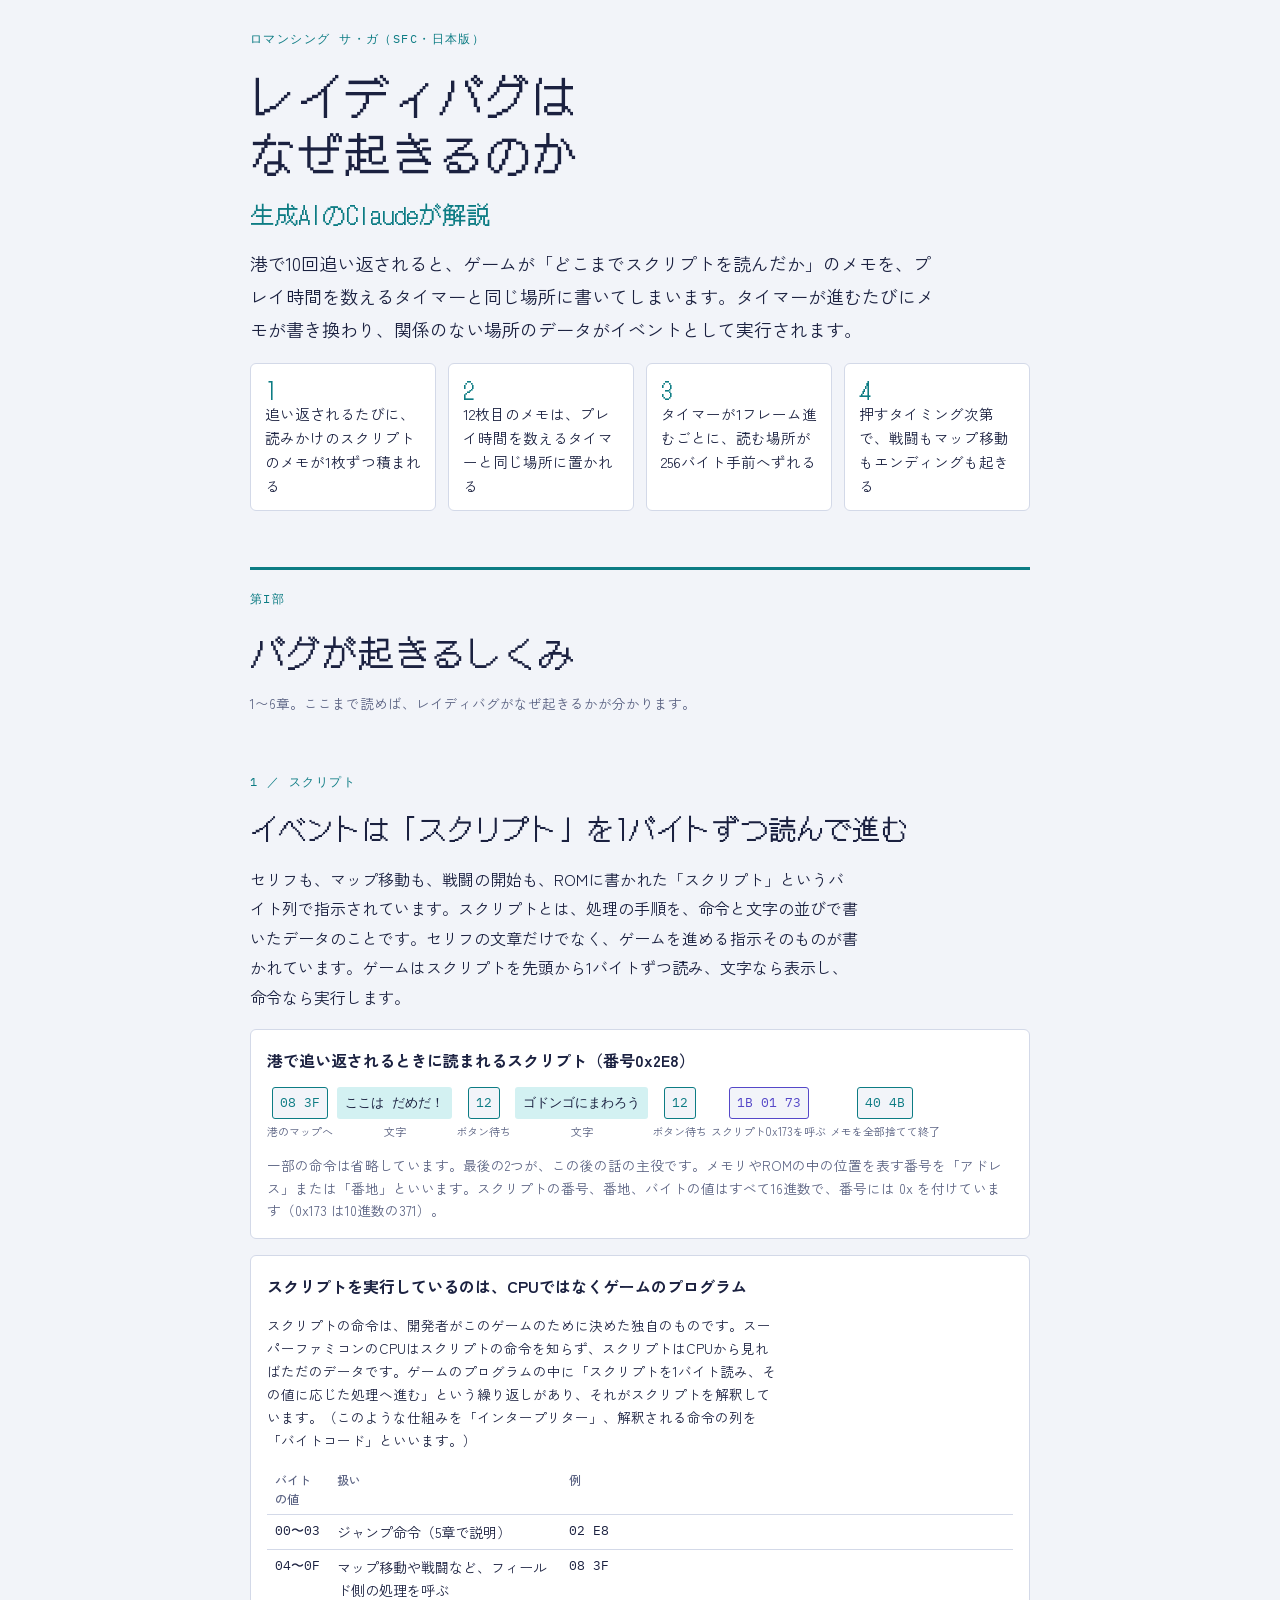
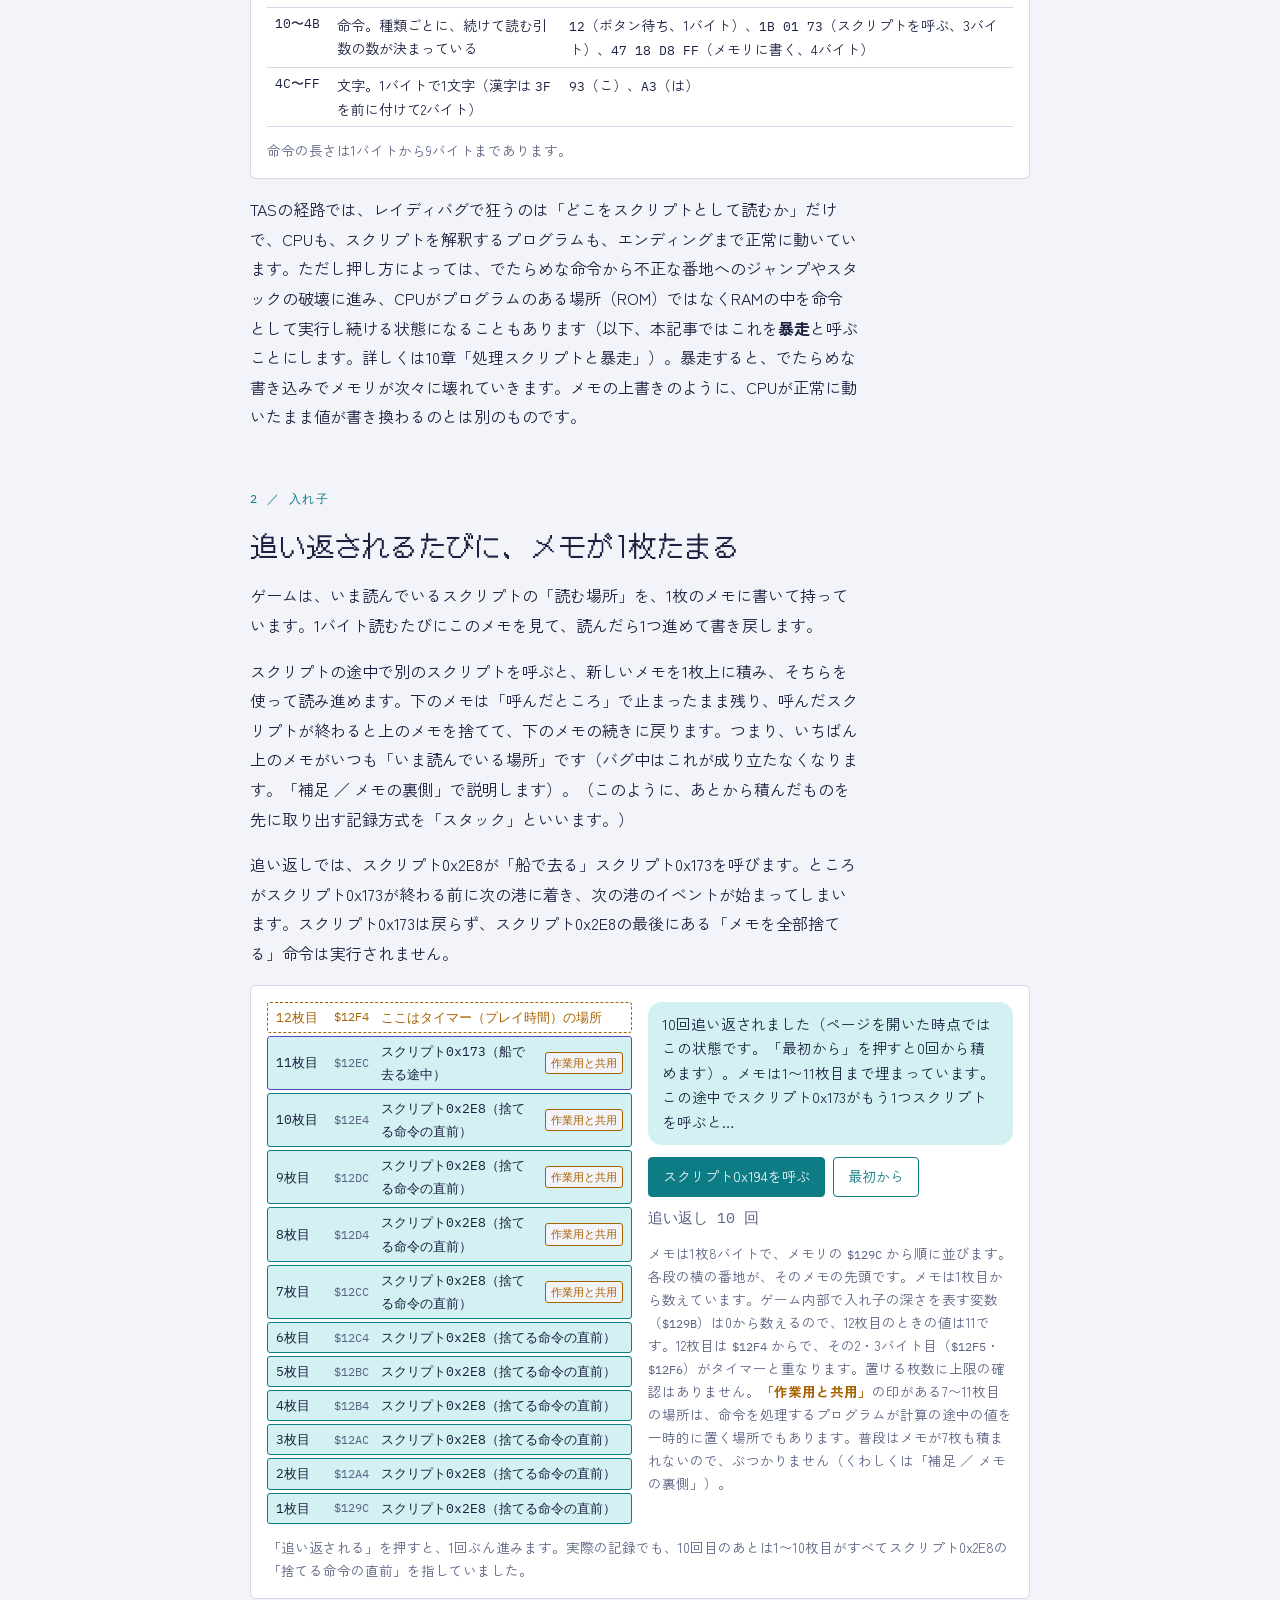
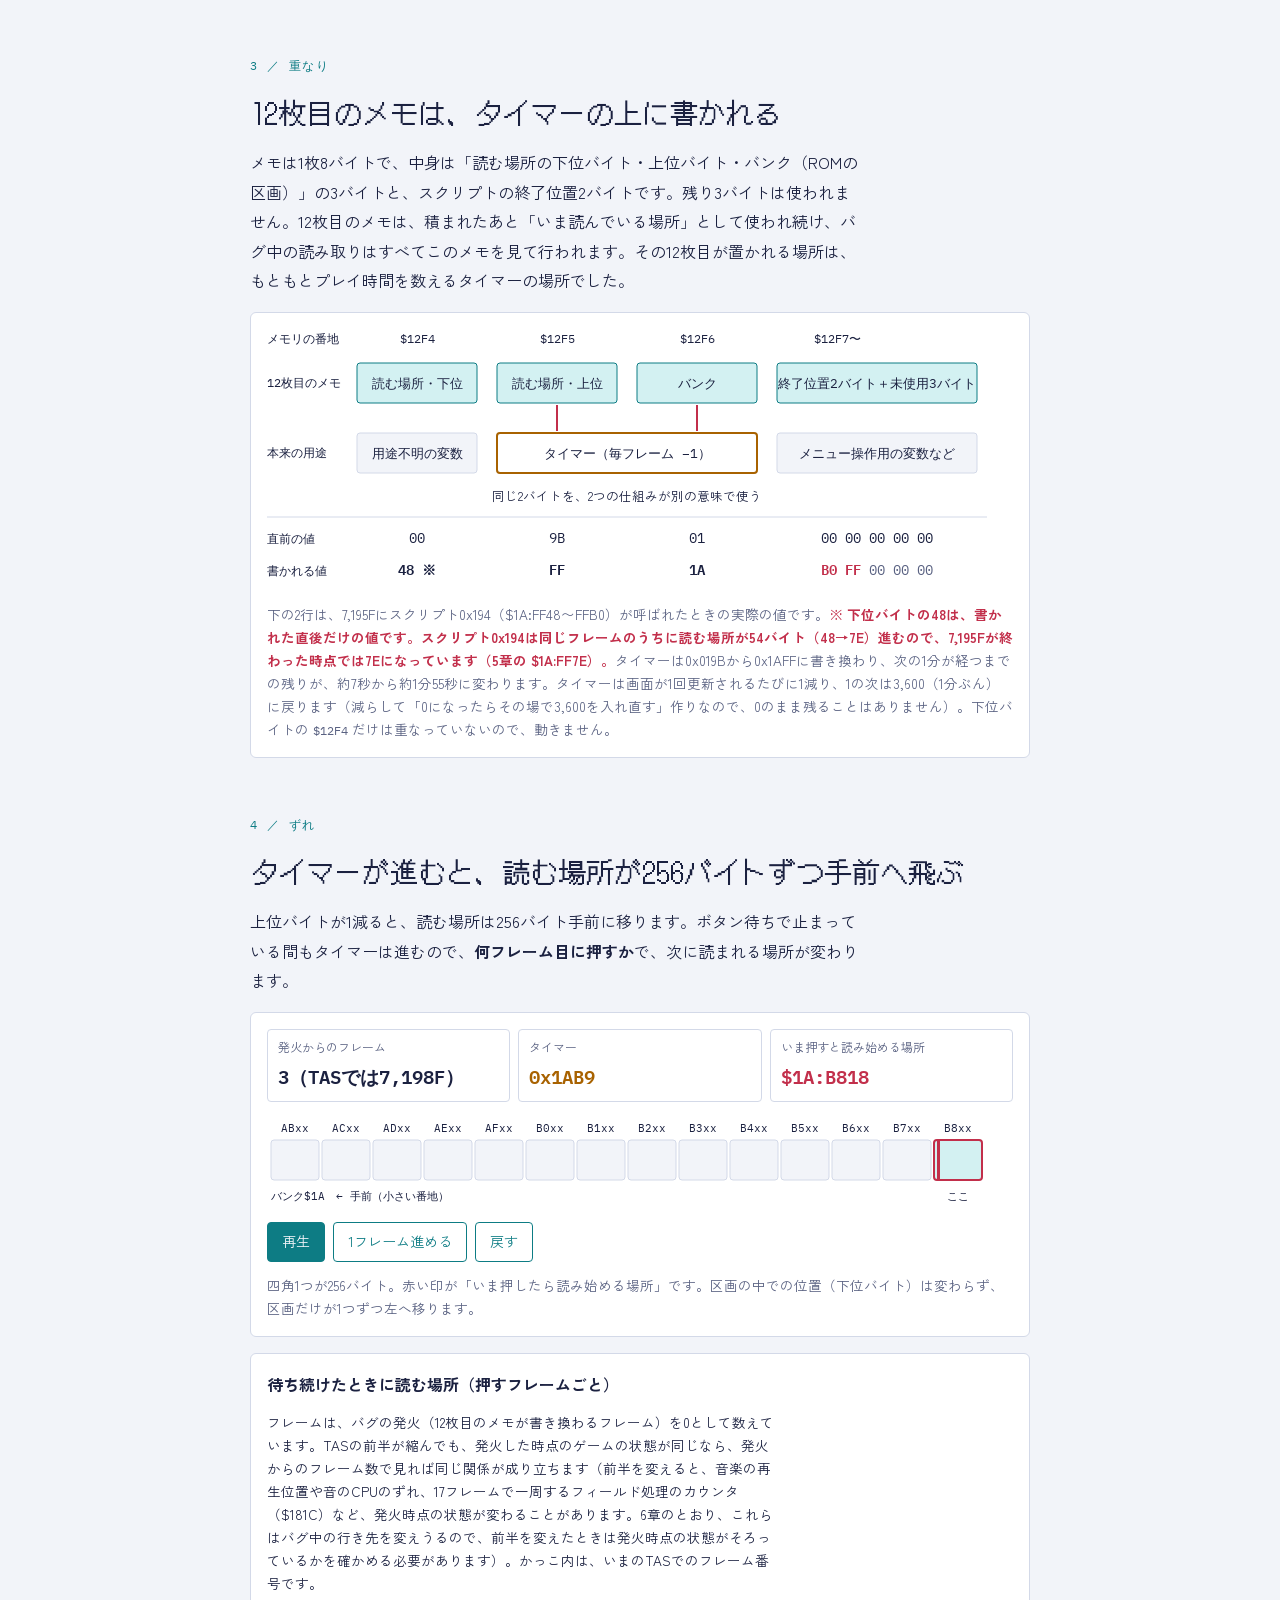
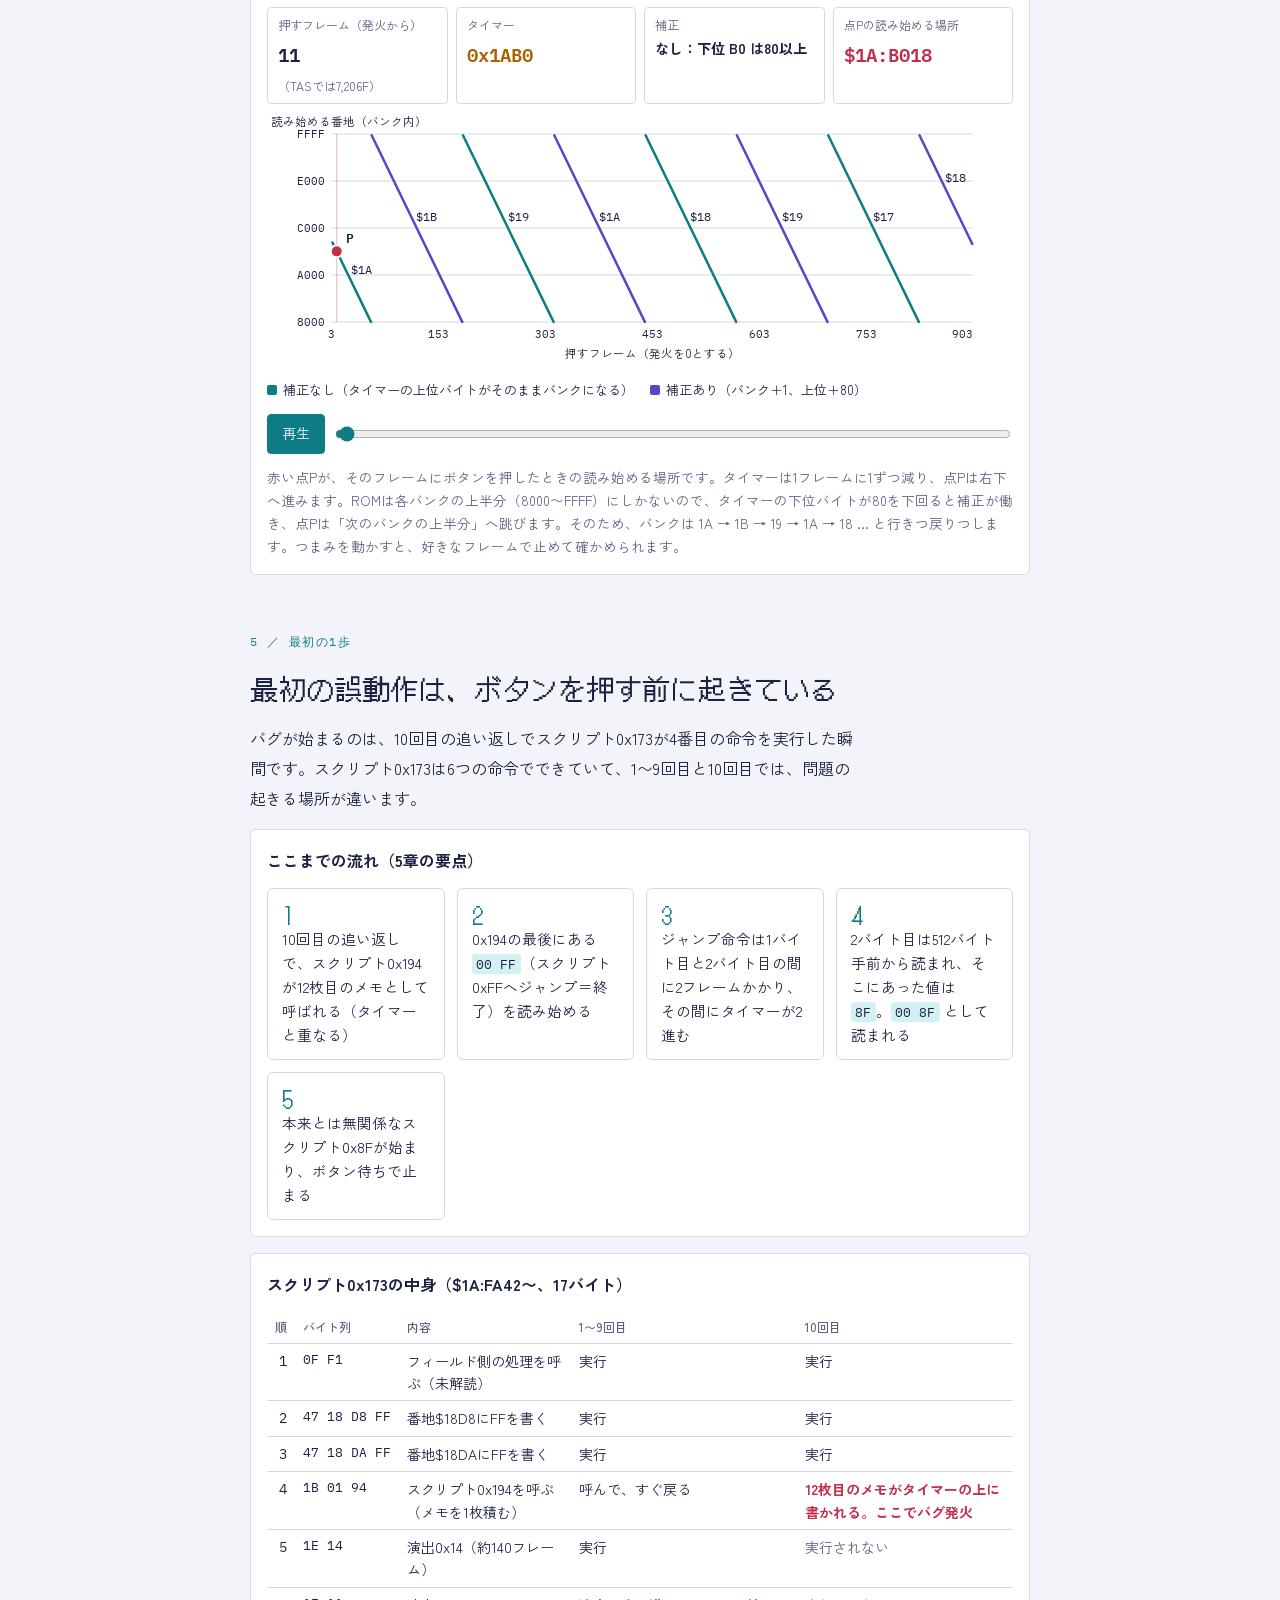
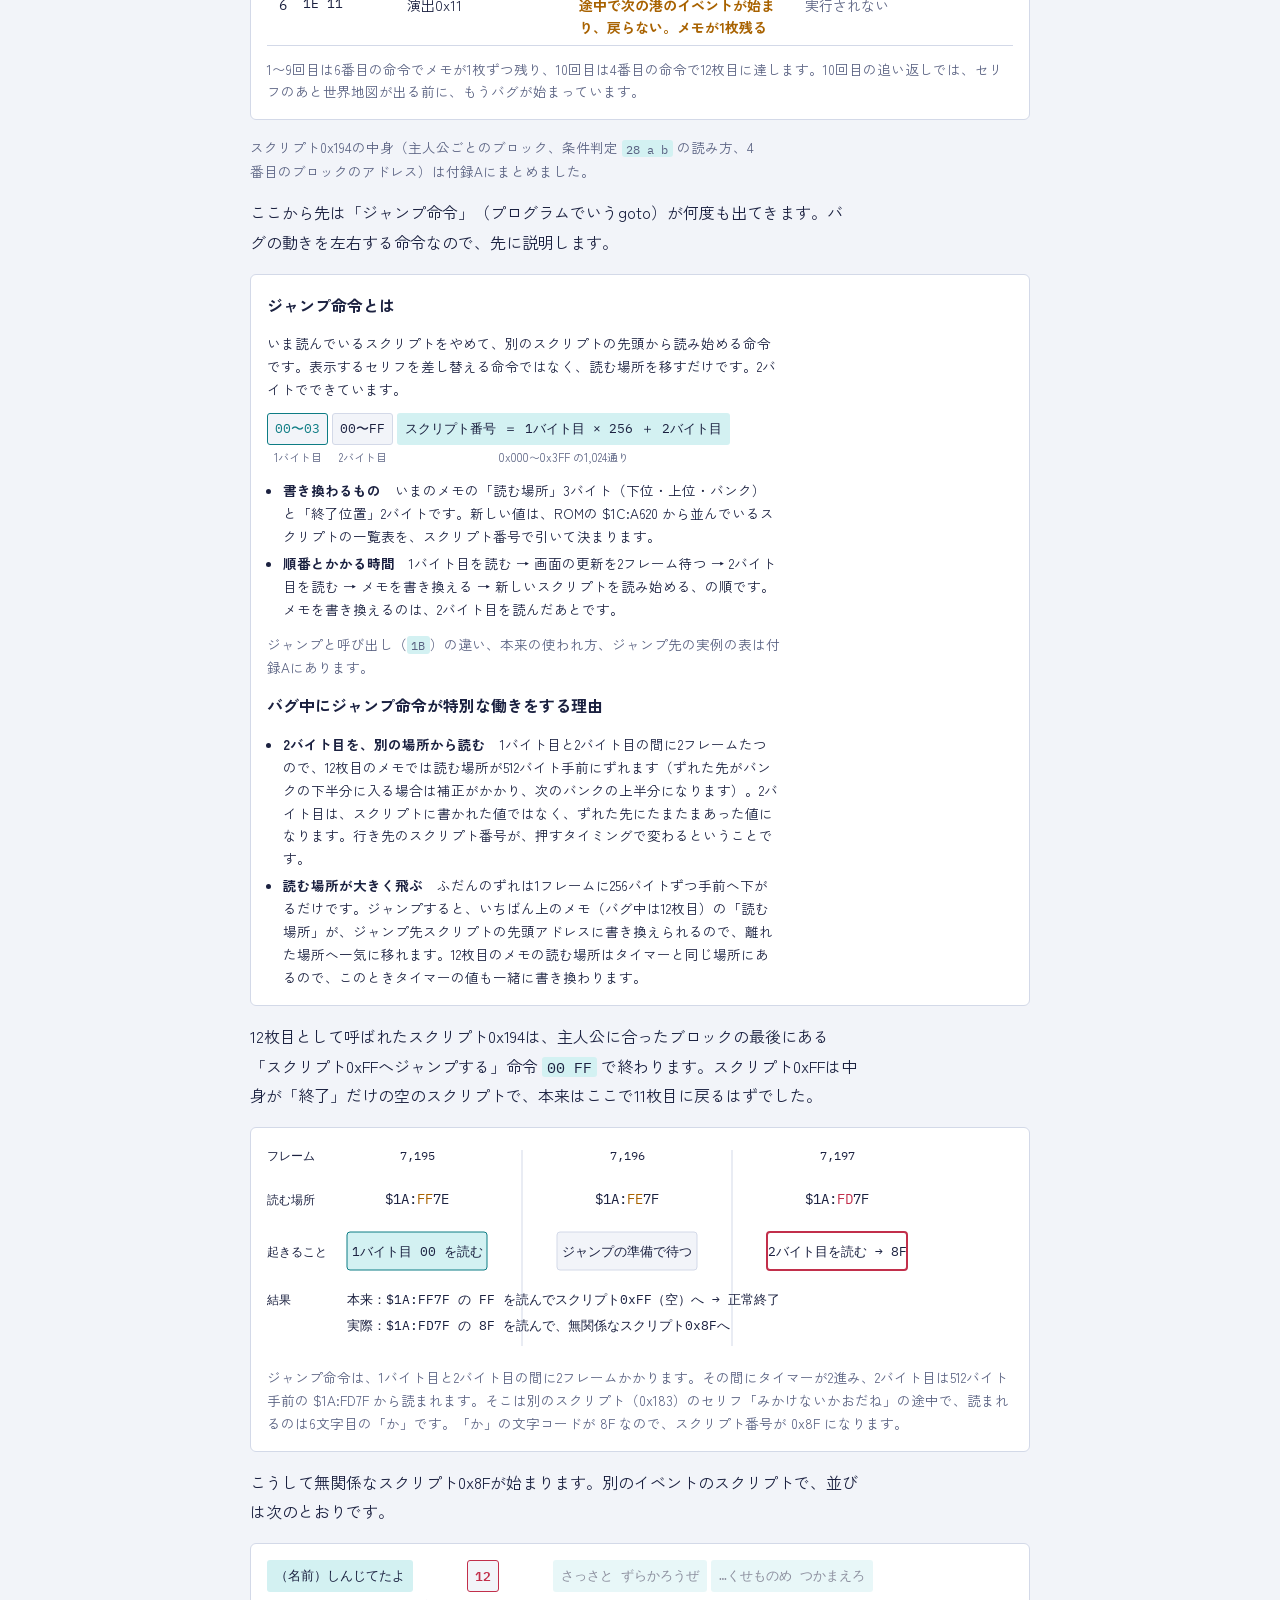
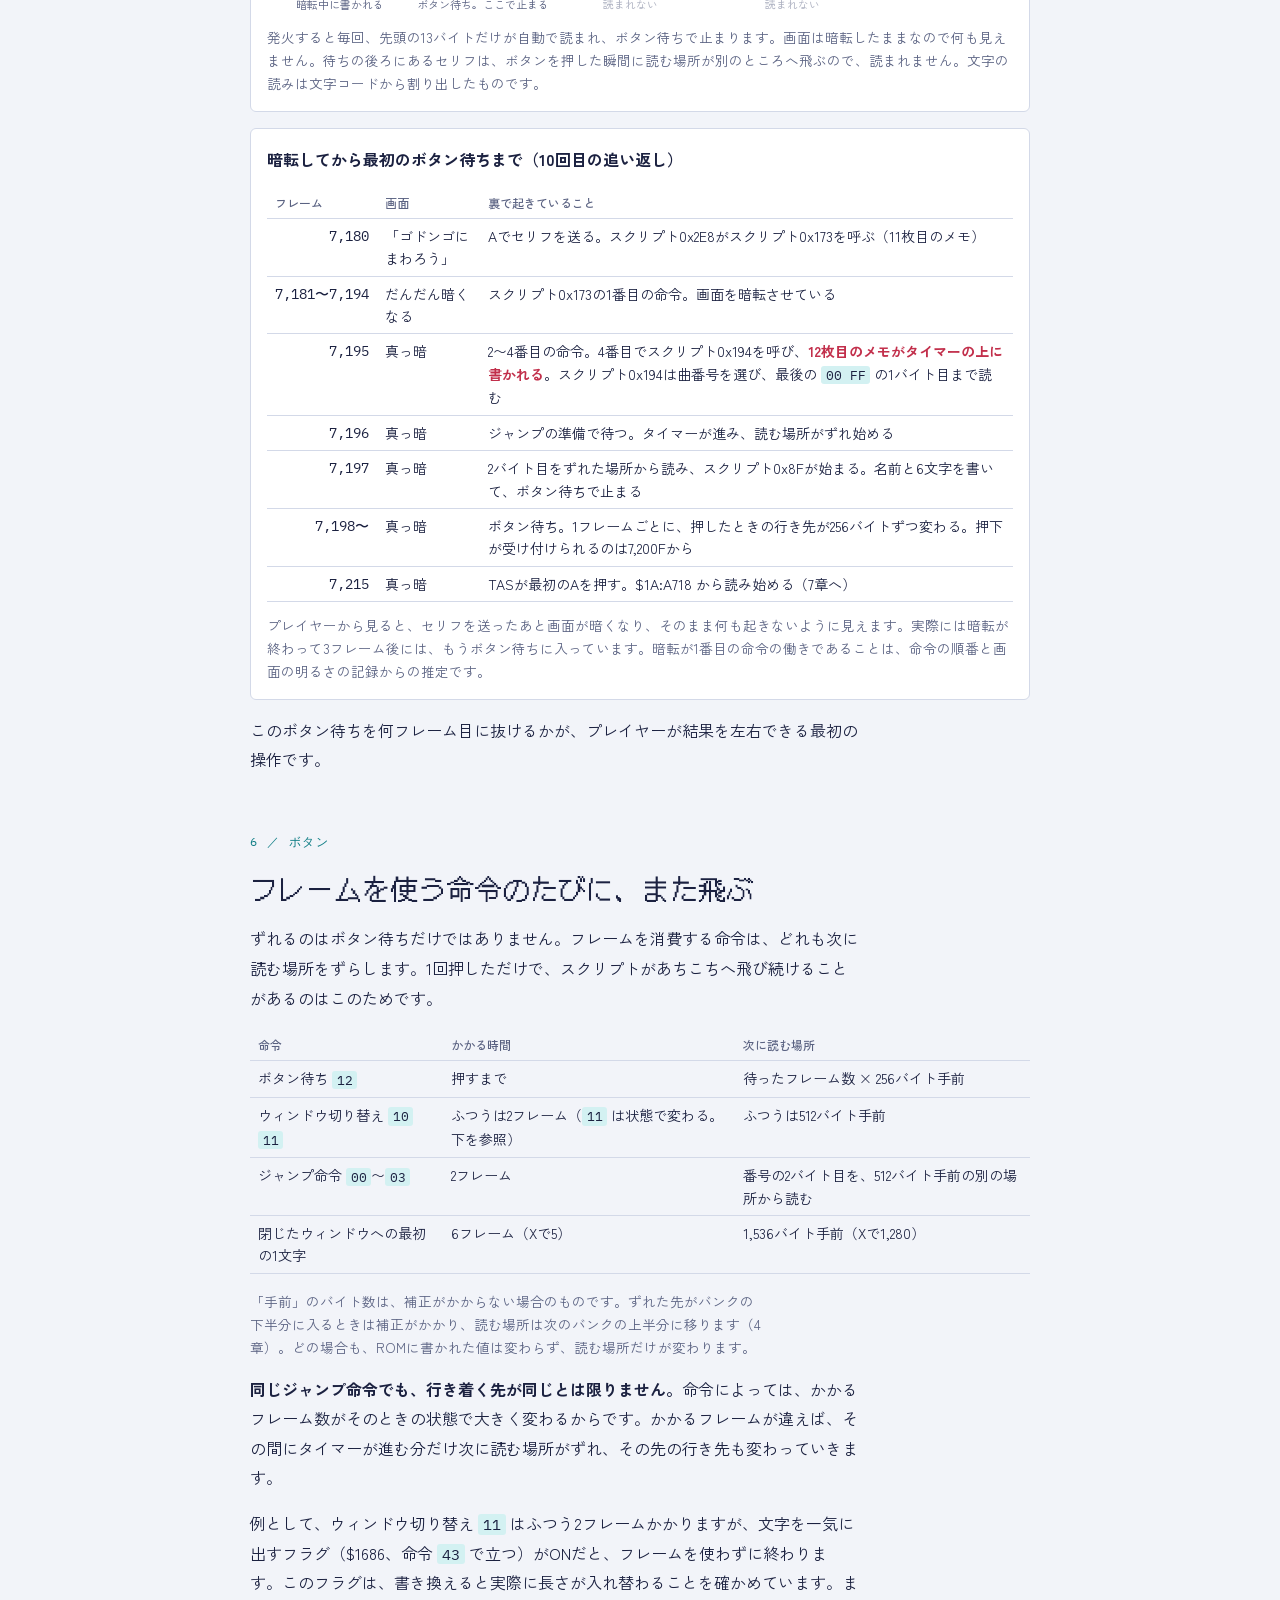
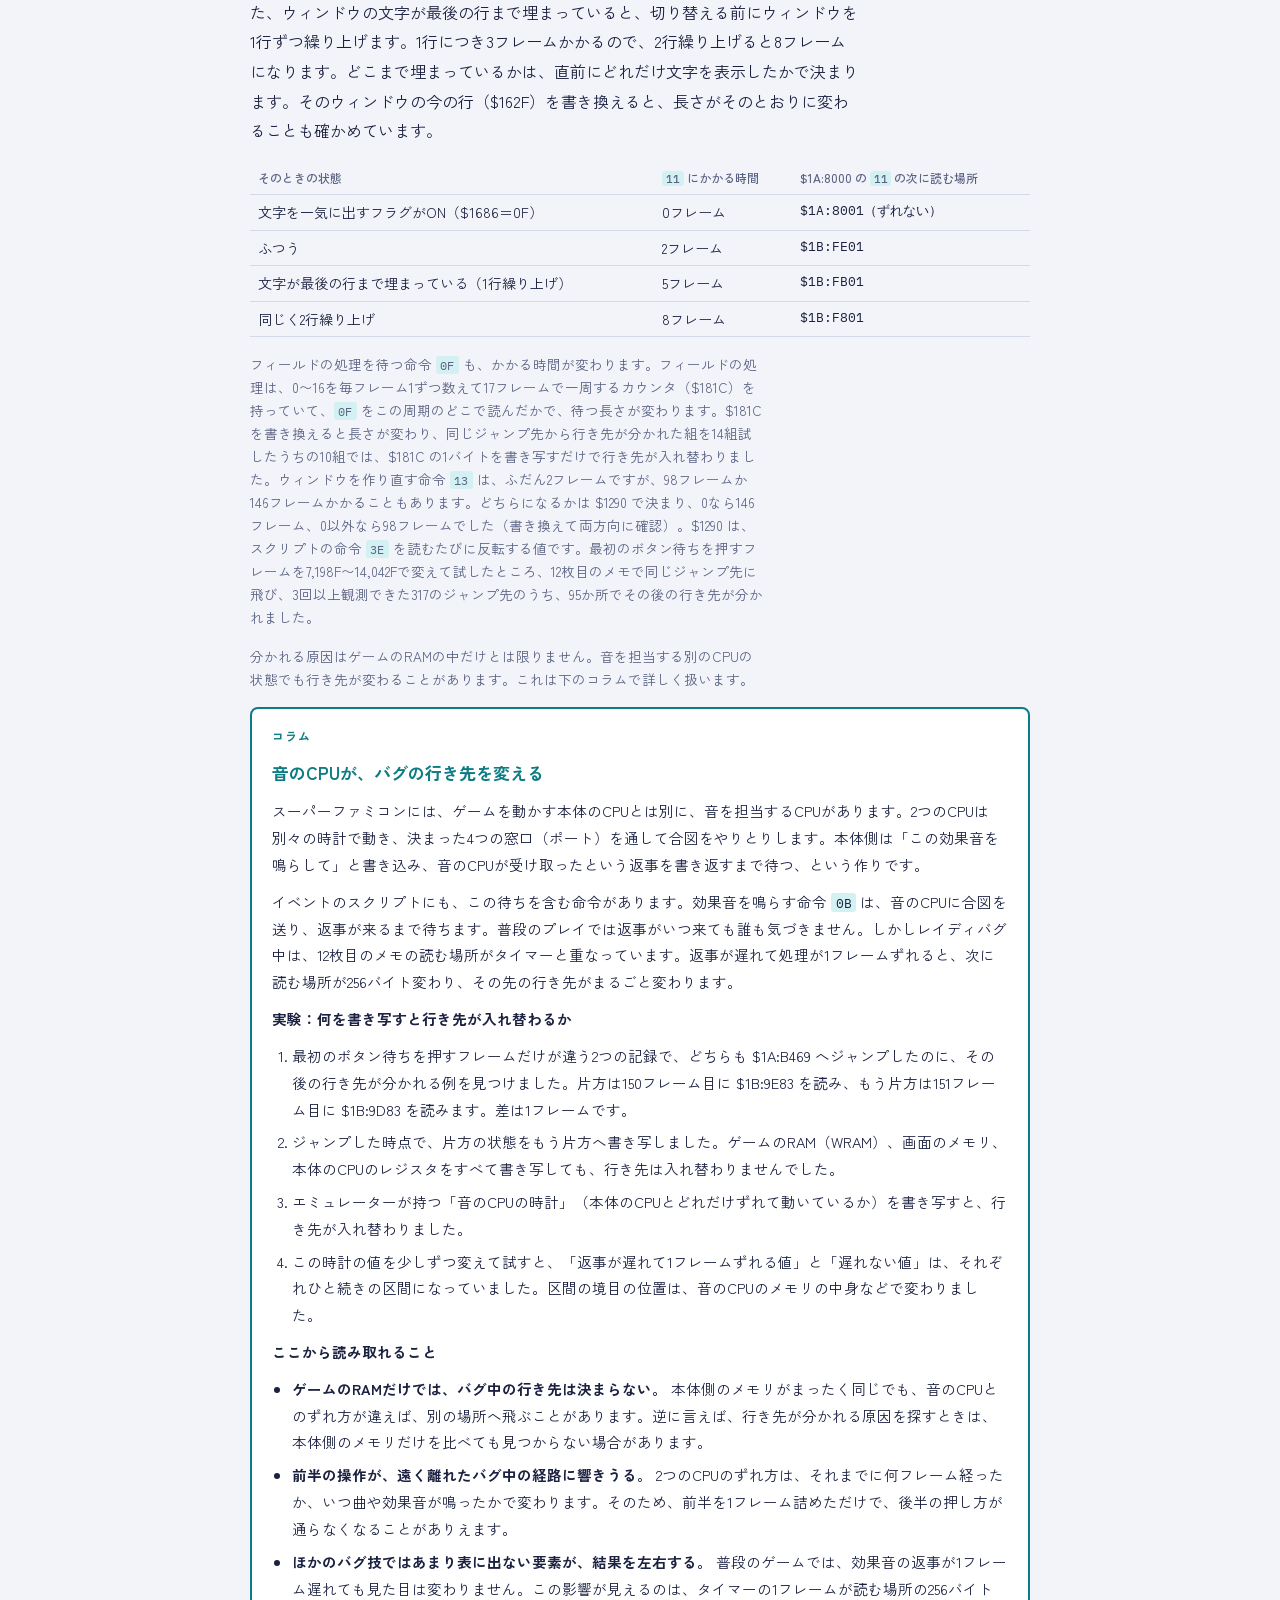
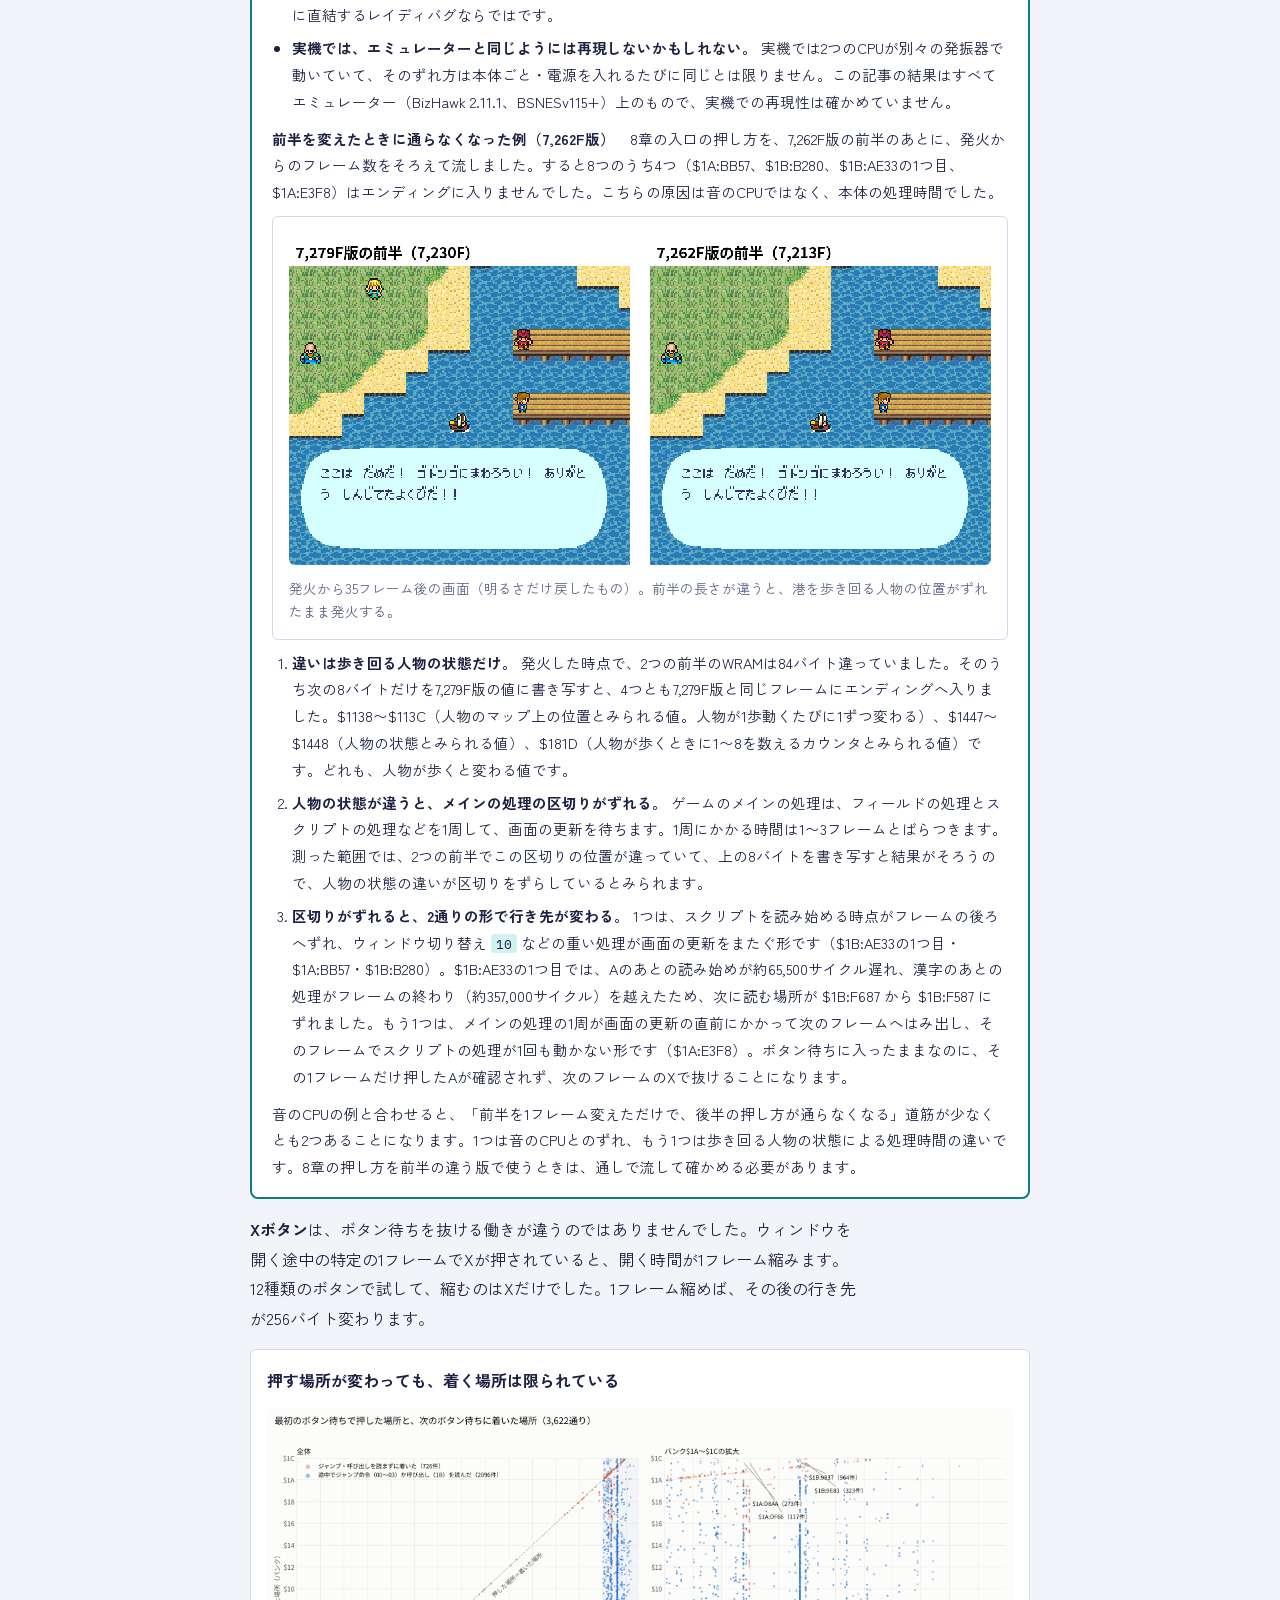
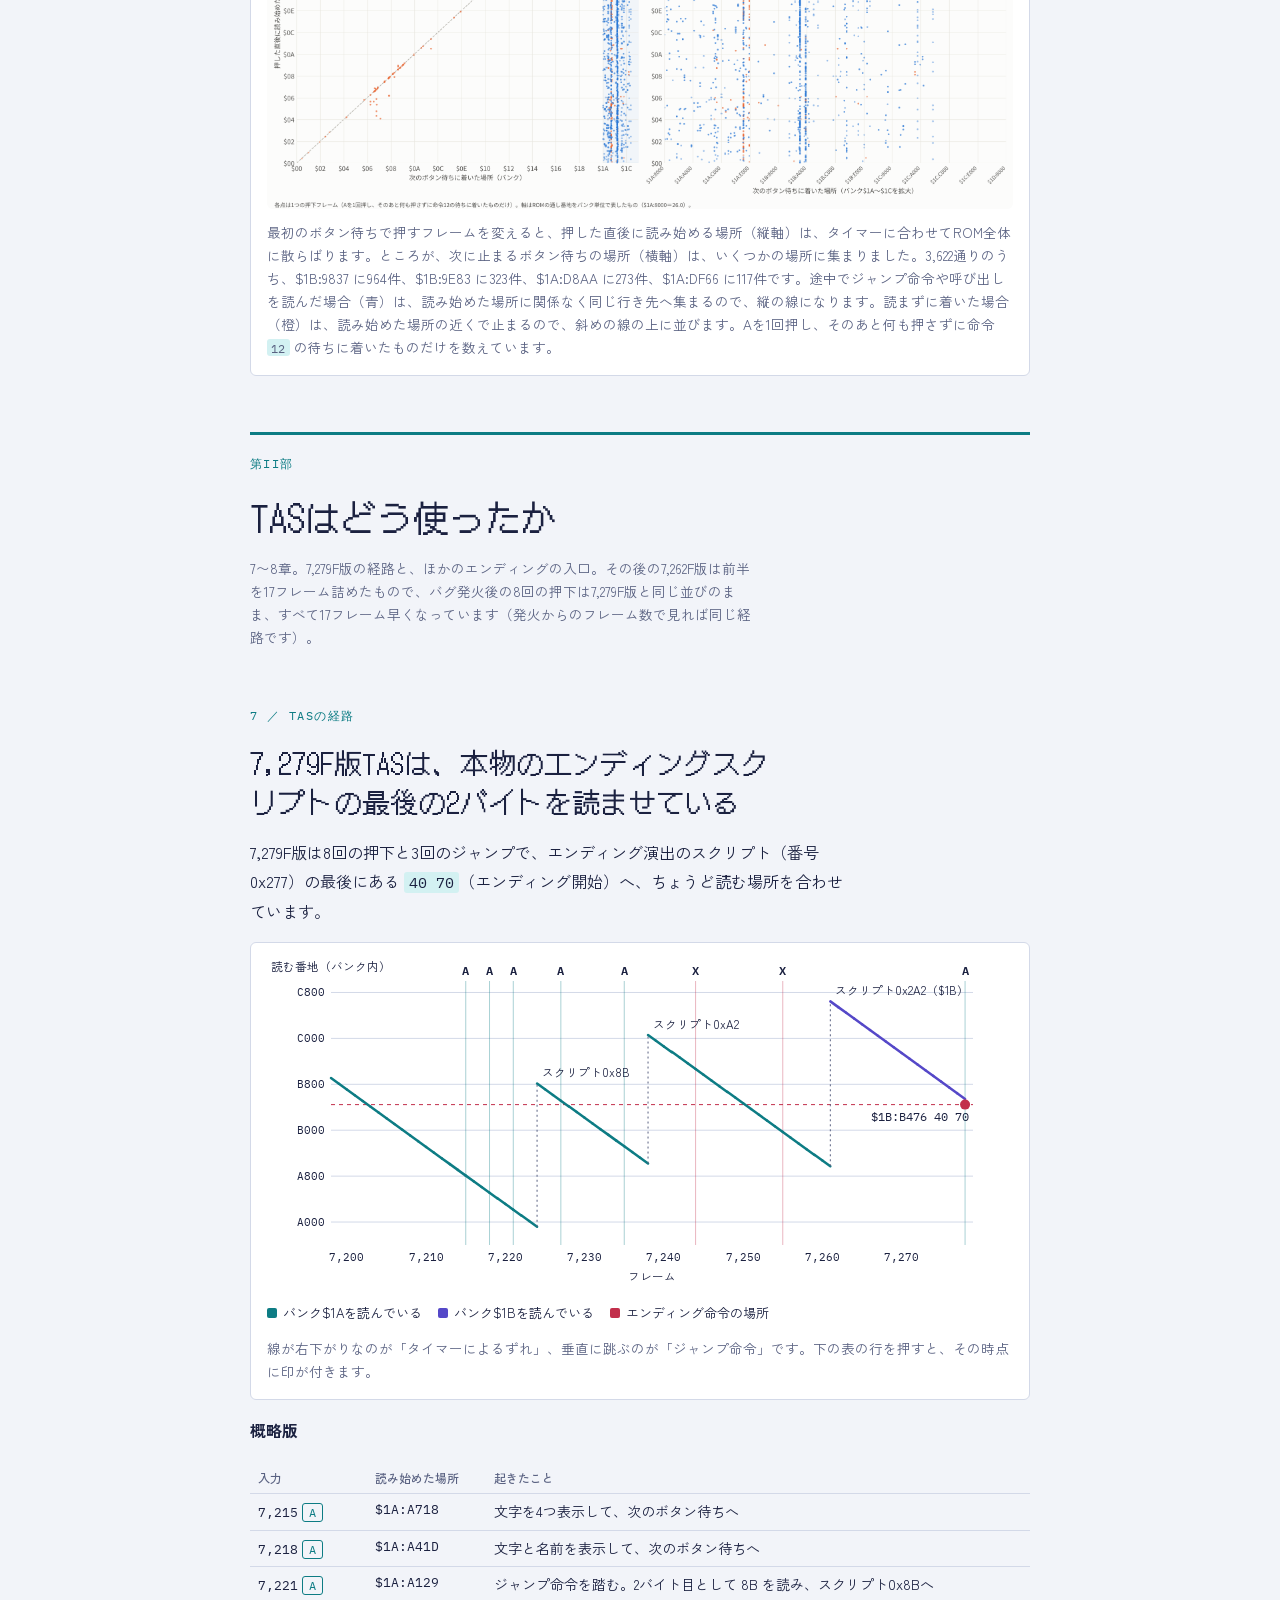
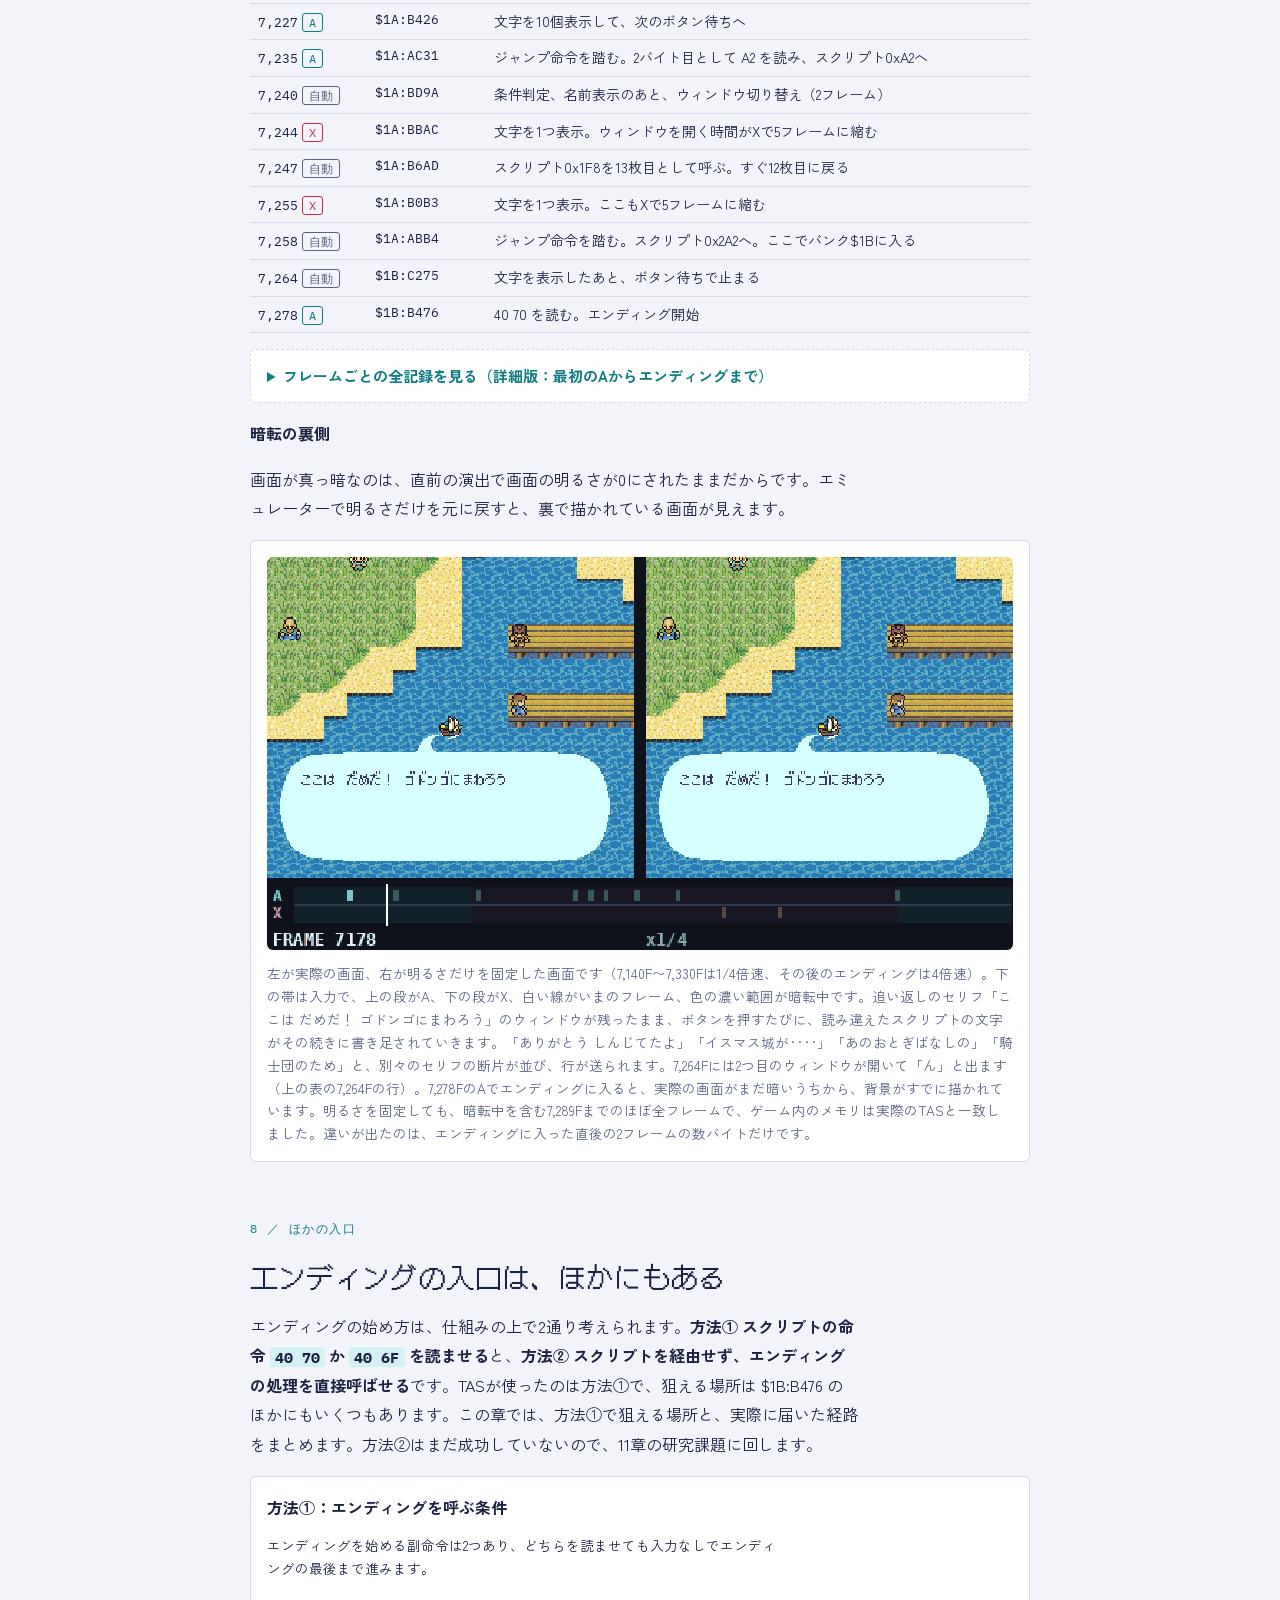
==== docs/lady-bug/index.html @ 24e7622e "コラムの7,262F版の例を訂正し、歩き回る人物の状態と処理の区切りのずれで説明する内容に書き直す（比較画像を追加） 以前の「3か所だけでは通らない」は、書き写す値のファイルを作る手順の誤りによるもの" ====
<!doctype html>
<html lang="ja">
<head>
<meta charset="utf-8">
<meta name="viewport" content="width=device-width, initial-scale=1, viewport-fit=cover">
<meta name="description" content="ロマンシング サ・ガ（SFC・日本版）のレイディバグの仕組みを、図と表で解説。12枚目のメモがタイマーと重なり、1フレームごとに読む場所が256バイトずれる。ROMとエミュレーターで確かめた内容です。">
<meta property="og:type" content="article">
<meta property="og:title" content="レイディバグはなぜ起きるのか 生成AIのClaudeが解説">
<meta property="og:description" content="ロマンシング サ・ガ（SFC・日本版）のレイディバグの仕組みを、図と表で解説。12枚目のメモがタイマーと重なり、1フレームごとに読む場所が256バイトずれる。ROMとエミュレーターで確かめた内容です。">
<meta property="og:url" content="https://ooooiwocha.github.io/rmsg1-tas-inputfiles/lady-bug/">
<meta property="og:image" content="https://ooooiwocha.github.io/rmsg1-tas-inputfiles/lady-bug/img/ogp3.png">
<meta property="og:image:width" content="1200">
<meta property="og:image:height" content="630">
<meta property="og:locale" content="ja_JP">
<meta name="twitter:card" content="summary_large_image">
<meta name="twitter:title" content="レイディバグはなぜ起きるのか 生成AIのClaudeが解説">
<meta name="twitter:description" content="ロマンシング サ・ガ（SFC・日本版）のレイディバグの仕組みを、図と表で解説。12枚目のメモがタイマーと重なり、1フレームごとに読む場所が256バイトずれる。ROMとエミュレーターで確かめた内容です。">
<meta name="twitter:image" content="https://ooooiwocha.github.io/rmsg1-tas-inputfiles/lady-bug/img/ogp3.png">
<style>body{margin:0}img{max-width:100%}[hidden]{display:none!important}</style>
<title>レイディバグはなぜ起きるのか 生成AIのClaudeが解説</title>
<link rel="stylesheet" href="https://fonts.googleapis.com/css2?family=DotGothic16&family=IBM+Plex+Mono:wght@400;600&family=Zen+Kaku+Gothic+New:wght@400;500;700&display=swap">
<meta name="claude:viewport-fit-sides" content="cover">
<style>
a{color:var(--accent);text-underline-offset:3px}
/* layout: one reading column; each chapter = short text + one figure. Figures use the game's own vocabulary: hex bytes, a stack of records, a tape of 256-byte pages */
:root{
  --bg:#f2f4f9; --surface:#ffffff; --ink:#1b2140; --muted:#5a6282; --line:#d3d9e8;
  --accent:#0d7c84; --win:#d3f1f2; --hot:#c22f4b; --count:#a86200; --bank2:#5548c8; --ok:#2c7a4b; --screen:#0b0d1a;
  --f-display:"DotGothic16","Zen Kaku Gothic New",sans-serif;
  --f-body:"Zen Kaku Gothic New","Hiragino Kaku Gothic ProN","Noto Sans JP",sans-serif;
  --f-mono:"IBM Plex Mono",ui-monospace,Menlo,monospace;
}
@media (prefers-color-scheme: dark){ :root:not([data-theme="light"]){
  --bg:#11142a; --surface:#1a1f40; --ink:#e9ecf8; --muted:#9ea6c8; --line:#2f3663;
  --accent:#62d2d8; --win:#173b46; --hot:#ff6f88; --count:#f3b84a; --bank2:#aaa1ff; --ok:#6fd096; --screen:#05060d; color-scheme:dark } }
:root[data-theme="dark"]{
  --bg:#11142a; --surface:#1a1f40; --ink:#e9ecf8; --muted:#9ea6c8; --line:#2f3663;
  --accent:#62d2d8; --win:#173b46; --hot:#ff6f88; --count:#f3b84a; --bank2:#aaa1ff; --ok:#6fd096; --screen:#05060d; color-scheme:dark }
*{box-sizing:border-box}
body{background:var(--bg);color:var(--ink);font-family:var(--f-body);font-size:16px;line-height:1.85;
  padding-left:max(16px,env(safe-area-inset-left,0px));padding-right:max(16px,env(safe-area-inset-right,0px));padding-block:28px 72px}
main{max-width:780px;margin:0 auto;display:flex;flex-direction:column;gap:56px}
h1{font-family:var(--f-display);font-weight:400;font-size:clamp(30px,6vw,46px);line-height:1.25;margin:0;text-wrap:balance;letter-spacing:.02em}
h2{font-family:var(--f-display);font-weight:400;font-size:clamp(22px,4vw,28px);line-height:1.4;margin:0;text-wrap:balance}
h3{font-size:16px;margin:0;font-weight:700}
p{margin:0;max-width:38em}
section{display:flex;flex-direction:column;gap:16px}
.eyebrow{font-family:var(--f-mono);font-size:12px;letter-spacing:.12em;color:var(--accent);text-transform:uppercase}
.lead{font-size:18px}
.muted{color:var(--muted)} .small{font-size:13.5px;line-height:1.7}
code,.mono{font-family:var(--f-mono);font-size:.92em}
code{background:var(--win);padding:.05em .35em;border-radius:3px;white-space:nowrap}
b.hot{color:var(--hot)} b.cnt{color:var(--count)}
.fig{background:var(--surface);border:1px solid var(--line);border-radius:6px;padding:16px;display:flex;flex-direction:column;gap:12px;min-width:0}
.fig figcaption,.cap{font-size:13.5px;color:var(--muted);line-height:1.7}
figure{margin:0}
.scroll{overflow-x:auto}
svg{display:block;max-width:100%;height:auto}
svg text{font-family:var(--f-mono);fill:var(--ink)}
.shot{image-rendering:pixelated;width:100%;max-width:512px;aspect-ratio:256/224;background:var(--screen);border-radius:4px;display:block}
.row{display:flex;flex-wrap:wrap;gap:16px;align-items:flex-start}
.row>*{flex:1 1 280px;min-width:0}
.btns{display:flex;flex-wrap:wrap;gap:8px;align-items:center}
button{font:inherit;font-size:14px;padding:6px 14px;border-radius:4px;border:1px solid var(--accent);background:var(--surface);color:var(--accent);cursor:pointer}
button.primary{background:var(--accent);color:var(--bg)}
button:focus-visible{outline:2px solid var(--count);outline-offset:2px}
button:disabled{opacity:.45;cursor:default}
/* summary strip */
.steps{display:grid;grid-template-columns:repeat(auto-fit,minmax(170px,1fr));gap:12px;counter-reset:s}
.steps li{list-style:none;background:var(--surface);border:1px solid var(--line);border-radius:6px;padding:12px 14px;font-size:14.5px;line-height:1.65;counter-increment:s}
.steps li::before{content:counter(s);font-family:var(--f-display);font-size:22px;color:var(--accent);display:block;line-height:1.2}
ol.steps{margin:0;padding:0}
/* bytes */
.bytes{display:flex;flex-wrap:wrap;gap:6px 4px;font-family:var(--f-mono);font-size:13px}
.by{display:inline-flex;flex-direction:column;align-items:center;gap:2px}
.by i{font-style:normal;padding:3px 7px;border-radius:3px;border:1px solid var(--line);background:var(--bg);white-space:nowrap}
.by small{font-family:var(--f-body);font-size:11px;color:var(--muted);white-space:nowrap}
.by.cmd i{border-color:var(--accent);color:var(--accent)} .by.txt i{background:var(--win);border-color:transparent}
.by.call i{border-color:var(--bank2);color:var(--bank2)} .by.bad i{border-color:var(--hot);color:var(--hot);font-weight:600}
/* stack widget */
.stackwrap{display:grid;grid-template-columns:minmax(0,1fr) minmax(0,1fr);gap:16px}
@media (max-width:560px){.stackwrap{grid-template-columns:1fr}}
.stack{display:flex;flex-direction:column-reverse;gap:3px}
.slot{display:flex;gap:8px;align-items:center;font-family:var(--f-mono);font-size:12.5px;border:1px dashed var(--line);border-radius:3px;padding:3px 8px;min-height:27px;color:var(--muted)}
.slot span:first-child{width:4em;flex:none;white-space:nowrap}
.slot .ad{flex:none;width:3.4em;font-size:11.5px;color:var(--muted)}
.slot.s11 .ad{color:inherit}
.slot .wk{flex:none;margin-left:auto;font-size:11px;color:var(--count);border:1px solid var(--count);border-radius:3px;padding:0 5px;white-space:nowrap;background:var(--bg)}
.slot.on{border-style:solid;border-color:var(--accent);color:var(--ink);background:var(--win)}
.slot.top{border-color:var(--bank2)}
.slot.s11{border-color:var(--count);color:var(--count)}
.slot.s11.on{background:var(--hot);border-color:var(--hot);color:#fff}
.say{background:var(--win);border-radius:14px;padding:10px 14px;font-size:14.5px;line-height:1.7;min-height:5.2em}
/* tape widget */
.readout{display:grid;grid-template-columns:repeat(auto-fit,minmax(150px,1fr));gap:8px;font-family:var(--f-mono);font-size:13px}
.readout div{border:1px solid var(--line);border-radius:4px;padding:6px 10px}
.readout b{display:block;font-size:19px;font-weight:600;font-variant-numeric:tabular-nums}
.readout small{font-family:var(--f-body);color:var(--muted);font-size:12px}
/* tables */
table{border-collapse:collapse;width:100%;font-size:14px;line-height:1.6}
th,td{text-align:left;padding:6px 8px;border-bottom:1px solid var(--line);vertical-align:top}
th{font-size:12px;color:var(--muted);font-weight:500}
td.n{text-align:right;font-family:var(--f-mono);font-variant-numeric:tabular-nums;white-space:nowrap}
tr.pick{cursor:pointer} tr.pick.sel td{background:var(--win)}
.tag{font-family:var(--f-mono);font-size:12px;padding:1px 6px;border-radius:3px;border:1px solid currentColor;white-space:nowrap}
.tag.a{color:var(--accent)} .tag.x{color:var(--hot)} .tag.auto{color:var(--muted)}
/* bars */
.bars{display:flex;flex-direction:column;gap:10px}
.bar{display:grid;grid-template-columns:minmax(0,1fr) 3.5em;gap:8px;align-items:center;font-size:14px}
.bar .track{height:18px;background:var(--bg);border:1px solid var(--line);border-radius:3px;overflow:hidden}
.bar .fill{height:100%;background:var(--accent)}
.bar .lab{grid-column:1/-1;margin-bottom:-6px}
.stackbar{display:flex;height:26px;border-radius:3px;overflow:hidden;border:1px solid var(--line)}
.stackbar div{height:100%}
.legend{display:flex;flex-wrap:wrap;gap:6px 16px;font-size:13px}
.legend span::before{content:"";display:inline-block;width:10px;height:10px;border-radius:2px;margin-right:6px;background:var(--c)}
.gallery{display:grid;grid-template-columns:repeat(auto-fit,minmax(220px,1fr));gap:14px}
.gallery figure{display:flex;flex-direction:column;gap:6px}
.gallery figcaption{font-size:13px;line-height:1.6;color:var(--muted)}
.gallery figcaption b{color:var(--ink);font-weight:700}
ul.plain{margin:0;padding-left:1.2em;display:flex;flex-direction:column;gap:4px;max-width:38em}
/* quiz */
.quiz{display:flex;flex-direction:column;gap:12px;margin:0;padding:0;counter-reset:q}
.quiz li{list-style:none;background:var(--surface);border:1px solid var(--line);border-radius:6px;padding:14px 16px;display:flex;flex-direction:column;gap:10px;counter-increment:q}
.quiz .st{font-size:15.5px;line-height:1.75}
.quiz .st::before{content:"Q" counter(q) " ";font-family:var(--f-display);color:var(--accent);margin-right:4px}
.quiz .ox button{min-width:64px;font-size:18px;line-height:1.2;padding:6px 0}
.quiz .ox button[aria-pressed="true"]{background:var(--accent);color:var(--bg)}
.quiz .ans{font-size:14px;line-height:1.75;border-left:3px solid var(--line);padding-left:12px}
.quiz .ans b.v{font-family:var(--f-display);font-size:17px;margin-right:6px}
.quiz li.ok .ans{border-color:var(--ok)} .quiz li.ok .ans b.v{color:var(--ok)}
.quiz li.ng .ans{border-color:var(--hot)} .quiz li.ng .ans b.v{color:var(--hot)}
.quiz details{margin-top:8px}
.quiz summary{cursor:pointer;color:var(--accent);font-size:13.5px;width:fit-content}
.quiz details>div{margin-top:8px;display:flex;flex-direction:column;gap:8px;font-size:13.5px;line-height:1.75}
.quiz details ol{margin:0;padding-left:1.4em;display:flex;flex-direction:column;gap:6px}
.quiz details ol li{background:none;border:0;border-radius:0;padding:0;display:list-item;list-style:decimal;counter-increment:none}
.quiz details p{max-width:none}
.why{font-size:13px;line-height:1.65;color:var(--count);border-left:3px solid var(--count);padding-left:8px;margin-bottom:6px}
.why code{background:none;padding:0;color:inherit}
details.aside{background:var(--surface);border:1px dashed var(--line);border-radius:6px;padding:12px 16px}
details.aside summary{cursor:pointer;color:var(--accent);font-weight:700;font-size:15px}
details.aside>div{margin-top:12px;display:flex;flex-direction:column;gap:10px;font-size:14px;line-height:1.8}
details.aside p,details.aside ul{max-width:none}
.column{background:var(--surface);border:2px solid var(--accent);border-radius:8px;padding:16px 20px;display:flex;flex-direction:column;gap:10px;font-size:14.5px;line-height:1.85}
.column h3{margin:0;color:var(--accent);font-size:17px}
.column .ctag{font-size:12px;font-weight:700;letter-spacing:.08em;color:var(--accent)}
.column p,.column ol,.column ul{max-width:none;margin:0}
.column ol,.column ul{padding-left:1.4em;display:flex;flex-direction:column;gap:6px}
table.path td.rd{background:var(--win)}
table.path td.sk{text-decoration:line-through;color:var(--muted)}
table.path td.un{opacity:.45}
table.path .late{color:var(--hot);font-weight:600;outline:1.5px solid var(--hot);outline-offset:1px;border-radius:2px;padding:0 2px}
.score{font-family:var(--f-mono);font-size:14px;color:var(--muted)}
footer{font-size:13px;color:var(--muted);border-top:1px solid var(--line);padding-top:16px}
</style>
</head>
<body>

<main>
<header style="display:flex;flex-direction:column;gap:16px">
  <div class="eyebrow">ロマンシング サ・ガ（SFC・日本版）</div>
  <h1>レイディバグは<br>なぜ起きるのか</h1>
  <div style="font-family:var(--f-display);font-size:clamp(18px,3.4vw,24px);color:var(--accent);line-height:1.4">生成AIのClaudeが解説</div>
  <p class="lead">港で10回追い返されると、ゲームが「どこまでスクリプトを読んだか」のメモを、プレイ時間を数えるタイマーと同じ場所に書いてしまいます。タイマーが進むたびにメモが書き換わり、関係のない場所のデータがイベントとして実行されます。</p>
  <ol class="steps">
    <li>追い返されるたびに、読みかけのスクリプトのメモが1枚ずつ積まれる</li>
    <li>12枚目のメモは、プレイ時間を数えるタイマーと同じ場所に置かれる</li>
    <li>タイマーが1フレーム進むごとに、読む場所が256バイト手前へずれる</li>
    <li>押すタイミング次第で、戦闘もマップ移動もエンディングも起きる</li>
  </ol>
</header>

<section class="part" style="border-top:3px solid var(--accent);padding-top:18px">
  <div class="eyebrow">第I部</div>
  <h2 style="font-size:clamp(26px,5vw,36px)">バグが起きるしくみ</h2>
  <p class="small muted">1〜6章。ここまで読めば、レイディバグがなぜ起きるかが分かります。</p>
</section>

<section>
  <div class="eyebrow">1 ／ スクリプト</div>
  <h2>イベントは「スクリプト」を1バイトずつ読んで進む</h2>
  <p>セリフも、マップ移動も、戦闘の開始も、ROMに書かれた「スクリプト」というバイト列で指示されています。スクリプトとは、処理の手順を、命令と文字の並びで書いたデータのことです。セリフの文章だけでなく、ゲームを進める指示そのものが書かれています。ゲームはスクリプトを先頭から1バイトずつ読み、文字なら表示し、命令なら実行します。</p>
  <div class="row">
    <figure class="fig">
      <h3>港で追い返されるときに読まれるスクリプト（番号0x2E8）</h3>
      <div class="bytes">
        <span class="by cmd"><i>08 3F</i><small>港のマップへ</small></span>
        <span class="by txt"><i>ここは だめだ！</i><small>文字</small></span>
        <span class="by cmd"><i>12</i><small>ボタン待ち</small></span>
        <span class="by txt"><i>ゴドンゴにまわろう</i><small>文字</small></span>
        <span class="by cmd"><i>12</i><small>ボタン待ち</small></span>
        <span class="by call"><i>1B 01 73</i><small>スクリプト0x173を呼ぶ</small></span>
        <span class="by cmd"><i>40 4B</i><small>メモを全部捨てて終了</small></span>
      </div>
      <figcaption>一部の命令は省略しています。最後の2つが、この後の話の主役です。メモリやROMの中の位置を表す番号を「アドレス」または「番地」といいます。スクリプトの番号、番地、バイトの値はすべて16進数で、番号には 0x を付けています（0x173 は10進数の371）。</figcaption>
    </figure>
  </div>
  <figure class="fig">
    <h3>スクリプトを実行しているのは、CPUではなくゲームのプログラム</h3>
    <p class="small">スクリプトの命令は、開発者がこのゲームのために決めた独自のものです。スーパーファミコンのCPUはスクリプトの命令を知らず、スクリプトはCPUから見ればただのデータです。ゲームのプログラムの中に「スクリプトを1バイト読み、その値に応じた処理へ進む」という繰り返しがあり、それがスクリプトを解釈しています。（このような仕組みを「インタープリター」、解釈される命令の列を「バイトコード」といいます。）</p>
    <div class="scroll"><table>
      <thead><tr><th>バイトの値</th><th>扱い</th><th>例</th></tr></thead>
      <tbody>
        <tr><td class="mono">00〜03</td><td>ジャンプ命令（5章で説明）</td><td class="mono">02 E8</td></tr>
        <tr><td class="mono">04〜0F</td><td>マップ移動や戦闘など、フィールド側の処理を呼ぶ</td><td class="mono">08 3F</td></tr>
        <tr><td class="mono">10〜4B</td><td>命令。種類ごとに、続けて読む引数の数が決まっている</td><td><span class="mono">12</span>（ボタン待ち、1バイト）、<span class="mono">1B 01 73</span>（スクリプトを呼ぶ、3バイト）、<span class="mono">47 18 D8 FF</span>（メモリに書く、4バイト）</td></tr>
        <tr><td class="mono">4C〜FF</td><td>文字。1バイトで1文字（漢字は <span class="mono">3F</span> を前に付けて2バイト）</td><td><span class="mono">93</span>（こ）、<span class="mono">A3</span>（は）</td></tr>
      </tbody>
    </table></div>
    <figcaption>命令の長さは1バイトから9バイトまであります。</figcaption>
  </figure>
  <p>TASの経路では、レイディバグで狂うのは「どこをスクリプトとして読むか」だけで、CPUも、スクリプトを解釈するプログラムも、エンディングまで正常に動いています。ただし押し方によっては、でたらめな命令から不正な番地へのジャンプやスタックの破壊に進み、CPUがプログラムのある場所（ROM）ではなくRAMの中を命令として実行し続ける状態になることもあります（以下、本記事ではこれを<b>暴走</b>と呼ぶことにします。詳しくは10章「処理スクリプトと暴走」）。暴走すると、でたらめな書き込みでメモリが次々に壊れていきます。メモの上書きのように、CPUが正常に動いたまま値が書き換わるのとは別のものです。</p>
</section>

<section>
  <div class="eyebrow">2 ／ 入れ子</div>
  <h2>追い返されるたびに、メモが1枚たまる</h2>
  <p>ゲームは、いま読んでいるスクリプトの「読む場所」を、1枚のメモに書いて持っています。1バイト読むたびにこのメモを見て、読んだら1つ進めて書き戻します。</p>
  <p>スクリプトの途中で別のスクリプトを呼ぶと、新しいメモを1枚上に積み、そちらを使って読み進めます。下のメモは「呼んだところ」で止まったまま残り、呼んだスクリプトが終わると上のメモを捨てて、下のメモの続きに戻ります。つまり、いちばん上のメモがいつも「いま読んでいる場所」です（バグ中はこれが成り立たなくなります。「補足 ／ メモの裏側」で説明します）。（このように、あとから積んだものを先に取り出す記録方式を「スタック」といいます。）</p>
  <p>追い返しでは、スクリプト0x2E8が「船で去る」スクリプト0x173を呼びます。ところがスクリプト0x173が終わる前に次の港に着き、次の港のイベントが始まってしまいます。スクリプト0x173は戻らず、スクリプト0x2E8の最後にある「メモを全部捨てる」命令は実行されません。</p>
  <figure class="fig">
    <div class="stackwrap">
      <div>
        <div class="stack" id="stack"></div>
      </div>
      <div style="display:flex;flex-direction:column;gap:12px">
        <div class="say" id="stackSay"></div>
        <div class="btns">
          <button class="primary" id="btnPush">追い返される</button>
          <button id="btnReset">最初から</button>
          <span class="mono small muted" id="stackCount"></span>
        </div>
        <p class="small muted">メモは1枚8バイトで、メモリの <span class="mono">$129C</span> から順に並びます。各段の横の番地が、そのメモの先頭です。メモは1枚目から数えています。ゲーム内部で入れ子の深さを表す変数（<span class="mono">$129B</span>）は0から数えるので、12枚目のときの値は11です。12枚目は <span class="mono">$12F4</span> からで、その2・3バイト目（<span class="mono">$12F5</span>・<span class="mono">$12F6</span>）がタイマーと重なります。置ける枚数に上限の確認はありません。<b class="cnt">「作業用と共用」</b>の印がある7〜11枚目の場所は、命令を処理するプログラムが計算の途中の値を一時的に置く場所でもあります。普段はメモが7枚も積まれないので、ぶつかりません（くわしくは「補足 ／ メモの裏側」）。</p>
      </div>
    </div>
    <figcaption>「追い返される」を押すと、1回ぶん進みます。実際の記録でも、10回目のあとは1〜10枚目がすべてスクリプト0x2E8の「捨てる命令の直前」を指していました。</figcaption>
  </figure>
</section>

<section>
  <div class="eyebrow">3 ／ 重なり</div>
  <h2>12枚目のメモは、タイマーの上に書かれる</h2>
  <p>メモは1枚8バイトで、中身は「読む場所の下位バイト・上位バイト・バンク（ROMの区画）」の3バイトと、スクリプトの終了位置2バイトです。残り3バイトは使われません。12枚目のメモは、積まれたあと「いま読んでいる場所」として使われ続け、バグ中の読み取りはすべてこのメモを見て行われます。その12枚目が置かれる場所は、もともとプレイ時間を数えるタイマーの場所でした。</p>
  <figure class="fig">
    <div class="scroll">
    <svg viewBox="0 0 720 262" width="720" role="img" aria-label="12枚目のメモとタイマーが同じメモリに重なっている図">
      <text x="0" y="14" font-size="12" fill="var(--muted)">メモリの番地</text>
      <g font-size="12" text-anchor="middle">
        <text x="150" y="14">$12F4</text><text x="290" y="14">$12F5</text><text x="430" y="14">$12F6</text><text x="570" y="14">$12F7〜</text>
      </g>
      <text x="0" y="58" font-size="12">12枚目のメモ</text>
      <g stroke="var(--accent)" fill="var(--win)"><rect x="90" y="34" width="120" height="40" rx="3"/><rect x="230" y="34" width="120" height="40" rx="3"/><rect x="370" y="34" width="120" height="40" rx="3"/><rect x="510" y="34" width="200" height="40" rx="3"/></g>
      <g font-size="12.5" text-anchor="middle" style="font-family:var(--f-body)">
        <text x="150" y="59">読む場所・下位</text><text x="290" y="59">読む場所・上位</text><text x="430" y="59">バンク</text><text x="610" y="59">終了位置2バイト＋未使用3バイト</text>
      </g>
      <text x="0" y="128" font-size="12">本来の用途</text>
      <g stroke="var(--line)" fill="var(--bg)"><rect x="90" y="104" width="120" height="40" rx="3"/><rect x="510" y="104" width="200" height="40" rx="3"/></g>
      <rect x="230" y="104" width="260" height="40" rx="3" fill="none" stroke="var(--count)" stroke-width="2"/>
      <g font-size="12.5" text-anchor="middle" style="font-family:var(--f-body)">
        <text x="150" y="129" fill="var(--muted)">用途不明の変数</text><text x="360" y="129" fill="var(--count)">タイマー（毎フレーム −1）</text><text x="610" y="129" fill="var(--muted)">メニュー操作用の変数など</text>
      </g>
      <g stroke="var(--hot)" stroke-width="2" fill="none"><path d="M290 76v26M430 76v26"/></g>
      <text x="360" y="172" font-size="12.5" text-anchor="middle" fill="var(--hot)" style="font-family:var(--f-body)">同じ2バイトを、2つの仕組みが別の意味で使う</text>
      <line x1="0" x2="720" y1="188" y2="188" stroke="var(--line)"/>
      <text x="0" y="214" font-size="12">直前の値</text>
      <g font-size="14" text-anchor="middle" fill="var(--muted)"><text x="150" y="214" fill="var(--muted)">00</text><text x="290" y="214" fill="var(--count)">9B</text><text x="430" y="214" fill="var(--count)">01</text><text x="610" y="214" fill="var(--muted)">00 00 00 00 00</text></g>
      <text x="0" y="246" font-size="12">書かれる値</text>
      <g font-size="14" text-anchor="middle" font-weight="600"><text x="150" y="246" fill="var(--hot)">48 ※</text><text x="290" y="246" fill="var(--hot)">FF</text><text x="430" y="246" fill="var(--hot)">1A</text><text x="610" y="246"><tspan fill="var(--hot)">B0 FF</tspan><tspan fill="var(--muted)" font-weight="400"> 00 00 00</tspan></text></g>
    </svg>
    </div>
    <figcaption>下の2行は、7,195Fにスクリプト0x194（$1A:FF48〜FFB0）が呼ばれたときの実際の値です。<b class="hot">※ 下位バイトの48は、書かれた直後だけの値です。スクリプト0x194は同じフレームのうちに読む場所が54バイト（48→7E）進むので、7,195Fが終わった時点では7Eになっています（5章の $1A:FF7E）。</b>タイマーは0x019Bから0x1AFFに書き換わり、次の1分が経つまでの残りが、約7秒から約1分55秒に変わります。タイマーは画面が1回更新されるたびに1減り、1の次は3,600（1分ぶん）に戻ります（減らして「0になったらその場で3,600を入れ直す」作りなので、0のまま残ることはありません）。下位バイトの <span class="mono">$12F4</span> だけは重なっていないので、動きません。</figcaption>
  </figure>
</section>

<section>
  <div class="eyebrow">4 ／ ずれ</div>
  <h2>タイマーが進むと、読む場所が256バイトずつ手前へ飛ぶ</h2>
  <p>上位バイトが1減ると、読む場所は256バイト手前に移ります。ボタン待ちで止まっている間もタイマーは進むので、<b>何フレーム目に押すか</b>で、次に読まれる場所が変わります。</p>
  <figure class="fig">
    <div class="readout">
      <div><small>発火からのフレーム</small><b id="tF">3（TASでは7,198F）</b></div>
      <div><small>タイマー</small><b id="tC" style="color:var(--count)">0x1AB9</b></div>
      <div><small>いま押すと読み始める場所</small><b id="tA" style="color:var(--hot)">$1A:B818</b></div>
    </div>
    <div class="scroll"><svg id="tape" viewBox="0 0 720 96" width="720" role="img" aria-label="ROMを256バイトごとの区画に分け、読む場所が左へ移る図"></svg></div>
    <div class="btns">
      <button class="primary" id="tPlay">再生</button><button id="tStep">1フレーム進める</button><button id="tReset">戻す</button>
    </div>
    <figcaption>四角1つが256バイト。赤い印が「いま押したら読み始める場所」です。区画の中での位置（下位バイト）は変わらず、区画だけが1つずつ左へ移ります。</figcaption>
  </figure>
  <figure class="fig">
    <h3>待ち続けたときに読む場所（押すフレームごと）</h3>
    <p class="small">フレームは、バグの発火（12枚目のメモが書き換わるフレーム）を0として数えています。TASの前半が縮んでも、発火した時点のゲームの状態が同じなら、発火からのフレーム数で見れば同じ関係が成り立ちます（前半を変えると、音楽の再生位置や音のCPUのずれ、17フレームで一周するフィールド処理のカウンタ（$181C）など、発火時点の状態が変わることがあります。6章のとおり、これらはバグ中の行き先を変えうるので、前半を変えたときは発火時点の状態がそろっているかを確かめる必要があります）。かっこ内は、いまのTASでのフレーム番号です。</p>
    <div class="readout">
      <div><small>押すフレーム（発火から）</small><b id="sF">5</b><small id="sFt" style="display:block;margin-top:2px">（TASでは7,200F）</small></div>
      <div><small>タイマー</small><b id="sC" style="color:var(--count)">0x1AB6</b></div>
      <div><small>補正</small><b id="sN" style="font-size:14px;line-height:1.5;font-family:var(--f-body)">なし</b></div>
      <div><small>点Pの読み始める場所</small><b id="sA" style="color:var(--hot)">$1A:B618</b></div>
    </div>
    <div class="scroll"><svg id="saw" viewBox="0 0 720 250" width="720" role="img" aria-label="押すフレームと読み始める場所の関係。128フレームごとにバンクが切り替わるのこぎり形"></svg></div>
    <div class="legend"><span style="--c:var(--accent)">補正なし（タイマーの上位バイトがそのままバンクになる）</span><span style="--c:var(--bank2)">補正あり（バンク＋1、上位＋80）</span></div>
    <div class="btns">
      <button class="primary" id="sawPlay">止める</button>
      <input type="range" id="sawRange" min="2" max="899" value="2" aria-label="押すフレーム" style="flex:1 1 200px;min-width:0;accent-color:var(--accent)">
    </div>
    <figcaption>赤い点Pが、そのフレームにボタンを押したときの読み始める場所です。タイマーは1フレームに1ずつ減り、点Pは右下へ進みます。ROMは各バンクの上半分（8000〜FFFF）にしかないので、タイマーの下位バイトが80を下回ると補正が働き、点Pは「次のバンクの上半分」へ跳びます。そのため、バンクは 1A → 1B → 19 → 1A → 18 … と行きつ戻りつします。つまみを動かすと、好きなフレームで止めて確かめられます。</figcaption>
  </figure>
</section>

<section>
  <div class="eyebrow">5 ／ 最初の1歩</div>
  <h2>最初の誤動作は、ボタンを押す前に起きている</h2>
  <p>バグが始まるのは、10回目の追い返しでスクリプト0x173が4番目の命令を実行した瞬間です。スクリプト0x173は6つの命令でできていて、1〜9回目と10回目では、問題の起きる場所が違います。</p>
  <figure class="fig">
    <h3>ここまでの流れ（5章の要点）</h3>
    <ol class="steps">
      <li>10回目の追い返しで、スクリプト0x194が12枚目のメモとして呼ばれる（タイマーと重なる）</li>
      <li>0x194の最後にある <code>00 FF</code>（スクリプト0xFFへジャンプ＝終了）を読み始める</li>
      <li>ジャンプ命令は1バイト目と2バイト目の間に2フレームかかり、その間にタイマーが2進む</li>
      <li>2バイト目は512バイト手前から読まれ、そこにあった値は <code>8F</code>。<code>00 8F</code> として読まれる</li>
      <li>本来とは無関係なスクリプト0x8Fが始まり、ボタン待ちで止まる</li>
    </ol>
  </figure>
  <figure class="fig">
    <h3>スクリプト0x173の中身（$1A:FA42〜、17バイト）</h3>
    <div class="scroll"><table>
      <thead><tr><th>順</th><th>バイト列</th><th>内容</th><th>1〜9回目</th><th>10回目</th></tr></thead>
      <tbody>
        <tr><td class="n">1</td><td class="mono" style="white-space:nowrap">0F F1</td><td>フィールド側の処理を呼ぶ（未解読）</td><td>実行</td><td>実行</td></tr>
        <tr><td class="n">2</td><td class="mono" style="white-space:nowrap">47 18 D8 FF</td><td>番地$18D8にFFを書く</td><td>実行</td><td>実行</td></tr>
        <tr><td class="n">3</td><td class="mono" style="white-space:nowrap">47 18 DA FF</td><td>番地$18DAにFFを書く</td><td>実行</td><td>実行</td></tr>
        <tr><td class="n">4</td><td class="mono" style="white-space:nowrap">1B 01 94</td><td>スクリプト0x194を呼ぶ（メモを1枚積む）</td><td>呼んで、すぐ戻る</td><td><b class="hot">12枚目のメモがタイマーの上に書かれる。ここでバグ発火</b></td></tr>
        <tr><td class="n">5</td><td class="mono" style="white-space:nowrap">1E 14</td><td>演出0x14（約140フレーム）</td><td>実行</td><td class="muted">実行されない</td></tr>
        <tr><td class="n">6</td><td class="mono" style="white-space:nowrap">1E 11</td><td>演出0x11</td><td><b class="cnt">途中で次の港のイベントが始まり、戻らない。メモが1枚残る</b></td><td class="muted">実行されない</td></tr>
      </tbody>
    </table></div>
    <figcaption>1〜9回目は6番目の命令でメモが1枚ずつ残り、10回目は4番目の命令で12枚目に達します。10回目の追い返しでは、セリフのあと世界地図が出る前に、もうバグが始まっています。</figcaption>
  </figure>
  <p class="small muted">スクリプト0x194の中身（主人公ごとのブロック、条件判定 <code>28 a b</code> の読み方、4番目のブロックのアドレス）は付録Aにまとめました。</p>
  <p>ここから先は「ジャンプ命令」（プログラムでいうgoto）が何度も出てきます。バグの動きを左右する命令なので、先に説明します。</p>
  <figure class="fig">
    <h3>ジャンプ命令とは</h3>
    <p class="small">いま読んでいるスクリプトをやめて、別のスクリプトの先頭から読み始める命令です。表示するセリフを差し替える命令ではなく、読む場所を移すだけです。2バイトでできています。</p>
    <div class="bytes">
      <span class="by cmd"><i>00〜03</i><small>1バイト目</small></span>
      <span class="by"><i>00〜FF</i><small>2バイト目</small></span>
      <span class="by txt"><i>スクリプト番号 ＝ 1バイト目 × 256 ＋ 2バイト目</i><small>0x000〜0x3FF の1,024通り</small></span>
    </div>
    <ul class="plain small">
      <li><b>書き換わるもの</b>　いまのメモの「読む場所」3バイト（下位・上位・バンク）と「終了位置」2バイトです。新しい値は、ROMの $1C:A620 から並んでいるスクリプトの一覧表を、スクリプト番号で引いて決まります。</li>
      <li><b>順番とかかる時間</b>　1バイト目を読む → 画面の更新を2フレーム待つ → 2バイト目を読む → メモを書き換える → 新しいスクリプトを読み始める、の順です。メモを書き換えるのは、2バイト目を読んだあとです。</li>
    </ul>
    <p class="small muted">ジャンプと呼び出し（<code>1B</code>）の違い、本来の使われ方、ジャンプ先の実例の表は付録Aにあります。</p>
    <h3>バグ中にジャンプ命令が特別な働きをする理由</h3>
    <ul class="plain small">
      <li><b>2バイト目を、別の場所から読む</b>　1バイト目と2バイト目の間に2フレームたつので、12枚目のメモでは読む場所が512バイト手前にずれます（ずれた先がバンクの下半分に入る場合は補正がかかり、次のバンクの上半分になります）。2バイト目は、スクリプトに書かれた値ではなく、ずれた先にたまたまあった値になります。行き先のスクリプト番号が、押すタイミングで変わるということです。</li>
      <li><b>読む場所が大きく飛ぶ</b>　ふだんのずれは1フレームに256バイトずつ手前へ下がるだけです。ジャンプすると、いちばん上のメモ（バグ中は12枚目）の「読む場所」が、ジャンプ先スクリプトの先頭アドレスに書き換えられるので、離れた場所へ一気に移れます。12枚目のメモの読む場所はタイマーと同じ場所にあるので、このときタイマーの値も一緒に書き換わります。</li>
    </ul>
  </figure>
  <p>12枚目として呼ばれたスクリプト0x194は、主人公に合ったブロックの最後にある「スクリプト0xFFへジャンプする」命令 <code>00 FF</code> で終わります。スクリプト0xFFは中身が「終了」だけの空のスクリプトで、本来はここで11枚目に戻るはずでした。</p>
  <figure class="fig">
    <div class="scroll">
    <svg viewBox="0 0 720 210" width="720" role="img" aria-label="ジャンプ命令の2バイトの間に2フレーム経過し、番号が別の場所から読まれる図">
      <g font-size="12" fill="var(--muted)"><text x="0" y="16">フレーム</text><text x="150" y="16" text-anchor="middle">7,195</text><text x="360" y="16" text-anchor="middle">7,196</text><text x="570" y="16" text-anchor="middle">7,197</text></g>
      <g stroke="var(--line)"><path d="M255 6v196M465 6v196"/></g>
      <text x="0" y="60" font-size="12">読む場所</text>
      <g font-size="14" text-anchor="middle"><text x="150" y="60">$1A:<tspan fill="var(--count)">FF</tspan>7E</text><text x="360" y="60">$1A:<tspan fill="var(--count)">FE</tspan>7F</text><text x="570" y="60">$1A:<tspan fill="var(--hot)">FD</tspan>7F</text></g>
      <text x="0" y="112" font-size="12">起きること</text>
      <g font-size="12.5" text-anchor="middle" style="font-family:var(--f-body)">
        <rect x="80" y="88" width="140" height="38" rx="3" fill="var(--win)" stroke="var(--accent)"/><text x="150" y="112">1バイト目 00 を読む</text>
        <rect x="290" y="88" width="140" height="38" rx="3" fill="var(--bg)" stroke="var(--line)"/><text x="360" y="112" fill="var(--muted)">ジャンプの準備で待つ</text>
        <rect x="500" y="88" width="140" height="38" rx="3" fill="none" stroke="var(--hot)" stroke-width="2"/><text x="570" y="112" fill="var(--hot)">2バイト目を読む → 8F</text>
      </g>
      <g font-size="12.5" style="font-family:var(--f-body)">
        <text x="0" y="160" font-size="12" style="font-family:var(--f-mono)">結果</text>
        <text x="80" y="160">本来：$1A:FF7F の <tspan style="font-family:var(--f-mono)">FF</tspan> を読んでスクリプト0xFF（空）へ → 正常終了</text>
        <text x="80" y="186" fill="var(--hot)">実際：$1A:FD7F の <tspan style="font-family:var(--f-mono)">8F</tspan> を読んで、無関係なスクリプト0x8Fへ</text>
      </g>
    </svg>
    </div>
    <figcaption>ジャンプ命令は、1バイト目と2バイト目の間に2フレームかかります。その間にタイマーが2進み、2バイト目は512バイト手前の $1A:FD7F から読まれます。そこは別のスクリプト（0x183）のセリフ「みかけないかおだね」の途中で、読まれるのは6文字目の「か」です。「か」の文字コードが 8F なので、スクリプト番号が 0x8F になります。</figcaption>
  </figure>
  <p>こうして無関係なスクリプト0x8Fが始まります。別のイベントのスクリプトで、並びは次のとおりです。</p>
  <figure class="fig">
    <div class="bytes">
      <span class="by txt"><i>（名前）しんじてたよ</i><small>暗転中に書かれる</small></span>
      <span class="by bad"><i>12</i><small>ボタン待ち。ここで止まる</small></span>
      <span class="by txt" style="opacity:.5"><i>さっさと ずらかろうぜ</i><small>読まれない</small></span>
      <span class="by txt" style="opacity:.5"><i>…くせものめ つかまえろ</i><small>読まれない</small></span>
    </div>
    <figcaption>発火すると毎回、先頭の13バイトだけが自動で読まれ、ボタン待ちで止まります。画面は暗転したままなので何も見えません。待ちの後ろにあるセリフは、ボタンを押した瞬間に読む場所が別のところへ飛ぶので、読まれません。文字の読みは文字コードから割り出したものです。</figcaption>
  </figure>
  <figure class="fig">
    <h3>暗転してから最初のボタン待ちまで（10回目の追い返し）</h3>
    <div class="scroll"><table>
      <thead><tr><th>フレーム</th><th>画面</th><th>裏で起きていること</th></tr></thead>
      <tbody>
        <tr><td class="n">7,180</td><td>「ゴドンゴにまわろう」</td><td>Aでセリフを送る。スクリプト0x2E8がスクリプト0x173を呼ぶ（11枚目のメモ）</td></tr>
        <tr><td class="n">7,181〜7,194</td><td>だんだん暗くなる</td><td>スクリプト0x173の1番目の命令。画面を暗転させている</td></tr>
        <tr><td class="n">7,195</td><td>真っ暗</td><td>2〜4番目の命令。4番目でスクリプト0x194を呼び、<b class="hot">12枚目のメモがタイマーの上に書かれる</b>。スクリプト0x194は曲番号を選び、最後の <code>00 FF</code> の1バイト目まで読む</td></tr>
        <tr><td class="n">7,196</td><td>真っ暗</td><td>ジャンプの準備で待つ。タイマーが進み、読む場所がずれ始める</td></tr>
        <tr><td class="n">7,197</td><td>真っ暗</td><td>2バイト目をずれた場所から読み、スクリプト0x8Fが始まる。名前と6文字を書いて、ボタン待ちで止まる</td></tr>
        <tr><td class="n">7,198〜</td><td>真っ暗</td><td>ボタン待ち。1フレームごとに、押したときの行き先が256バイトずつ変わる。押下が受け付けられるのは7,200Fから</td></tr>
        <tr><td class="n">7,215</td><td>真っ暗</td><td>TASが最初のAを押す。$1A:A718 から読み始める（7章へ）</td></tr>
      </tbody>
    </table></div>
    <figcaption>プレイヤーから見ると、セリフを送ったあと画面が暗くなり、そのまま何も起きないように見えます。実際には暗転が終わって3フレーム後には、もうボタン待ちに入っています。暗転が1番目の命令の働きであることは、命令の順番と画面の明るさの記録からの推定です。</figcaption>
  </figure>
  <p>このボタン待ちを何フレーム目に抜けるかが、プレイヤーが結果を左右できる最初の操作です。</p>
</section>

<section>
  <div class="eyebrow">6 ／ ボタン</div>
  <h2>フレームを使う命令のたびに、また飛ぶ</h2>
  <p>ずれるのはボタン待ちだけではありません。フレームを消費する命令は、どれも次に読む場所をずらします。1回押しただけで、スクリプトがあちこちへ飛び続けることがあるのはこのためです。</p>
  <table>
    <thead><tr><th>命令</th><th>かかる時間</th><th>次に読む場所</th></tr></thead>
    <tbody>
      <tr><td>ボタン待ち <code>12</code></td><td>押すまで</td><td>待ったフレーム数 × 256バイト手前</td></tr>
      <tr><td>ウィンドウ切り替え <code>10</code> <code>11</code></td><td>ふつうは2フレーム（<code>11</code> は状態で変わる。下を参照）</td><td>ふつうは512バイト手前</td></tr>
      <tr><td>ジャンプ命令 <code>00</code>〜<code>03</code></td><td>2フレーム</td><td>番号の2バイト目を、512バイト手前の別の場所から読む</td></tr>
      <tr><td>閉じたウィンドウへの最初の1文字</td><td>6フレーム（Xで5）</td><td>1,536バイト手前（Xで1,280）</td></tr>
    </tbody>
  </table>
  <p class="small muted">「手前」のバイト数は、補正がかからない場合のものです。ずれた先がバンクの下半分に入るときは補正がかかり、読む場所は次のバンクの上半分に移ります（4章）。どの場合も、ROMに書かれた値は変わらず、読む場所だけが変わります。</p>
  <p><b>同じジャンプ命令でも、行き着く先が同じとは限りません。</b>命令によっては、かかるフレーム数がそのときの状態で大きく変わるからです。かかるフレームが違えば、その間にタイマーが進む分だけ次に読む場所がずれ、その先の行き先も変わっていきます。</p>
  <p>例として、ウィンドウ切り替え <code>11</code> はふつう2フレームかかりますが、文字を一気に出すフラグ（$1686、命令 <code>43</code> で立つ）がONだと、フレームを使わずに終わります。このフラグは、書き換えると実際に長さが入れ替わることを確かめています。また、ウィンドウの文字が最後の行まで埋まっていると、切り替える前にウィンドウを1行ずつ繰り上げます。1行につき3フレームかかるので、2行繰り上げると8フレームになります。どこまで埋まっているかは、直前にどれだけ文字を表示したかで決まります。そのウィンドウの今の行（$162F）を書き換えると、長さがそのとおりに変わることも確かめています。</p>
  <table>
    <thead><tr><th>そのときの状態</th><th><code>11</code> にかかる時間</th><th>$1A:8000 の <code>11</code> の次に読む場所</th></tr></thead>
    <tbody>
      <tr><td>文字を一気に出すフラグがON（$1686＝0F）</td><td>0フレーム</td><td class="mono">$1A:8001（ずれない）</td></tr>
      <tr><td>ふつう</td><td>2フレーム</td><td class="mono">$1B:FE01</td></tr>
      <tr><td>文字が最後の行まで埋まっている（1行繰り上げ）</td><td>5フレーム</td><td class="mono">$1B:FB01</td></tr>
      <tr><td>同じく2行繰り上げ</td><td>8フレーム</td><td class="mono">$1B:F801</td></tr>
    </tbody>
  </table>
  <p class="small muted">フィールドの処理を待つ命令 <code>0F</code> も、かかる時間が変わります。フィールドの処理は、0〜16を毎フレーム1ずつ数えて17フレームで一周するカウンタ（$181C）を持っていて、<code>0F</code> をこの周期のどこで読んだかで、待つ長さが変わります。$181C を書き換えると長さが変わり、同じジャンプ先から行き先が分かれた組を14組試したうちの10組では、$181C の1バイトを書き写すだけで行き先が入れ替わりました。ウィンドウを作り直す命令 <code>13</code> は、ふだん2フレームですが、98フレームか146フレームかかることもあります。どちらになるかは $1290 で決まり、0なら146フレーム、0以外なら98フレームでした（書き換えて両方向に確認）。$1290 は、スクリプトの命令 <code>3E</code> を読むたびに反転する値です。最初のボタン待ちを押すフレームを7,198F〜14,042Fで変えて試したところ、12枚目のメモで同じジャンプ先に飛び、3回以上観測できた317のジャンプ先のうち、95か所でその後の行き先が分かれました。</p>
  <p class="small muted">分かれる原因はゲームのRAMの中だけとは限りません。音を担当する別のCPUの状態でも行き先が変わることがあります。これは下のコラムで詳しく扱います。</p>
  <section class="column" id="column-apu">
    <div class="ctag">コラム</div>
    <h3>音のCPUが、バグの行き先を変える</h3>
    <p>スーパーファミコンには、ゲームを動かす本体のCPUとは別に、音を担当するCPUがあります。2つのCPUは別々の時計で動き、決まった4つの窓口（ポート）を通して合図をやりとりします。本体側は「この効果音を鳴らして」と書き込み、音のCPUが受け取ったという返事を書き返すまで待つ、という作りです。</p>
    <p>イベントのスクリプトにも、この待ちを含む命令があります。効果音を鳴らす命令 <code>0B</code> は、音のCPUに合図を送り、返事が来るまで待ちます。普段のプレイでは返事がいつ来ても誰も気づきません。しかしレイディバグ中は、12枚目のメモの読む場所がタイマーと重なっています。返事が遅れて処理が1フレームずれると、次に読む場所が256バイト変わり、その先の行き先がまるごと変わります。</p>
    <p><b>実験：何を書き写すと行き先が入れ替わるか</b></p>
    <ol>
      <li>最初のボタン待ちを押すフレームだけが違う2つの記録で、どちらも $1A:B469 へジャンプしたのに、その後の行き先が分かれる例を見つけました。片方は150フレーム目に $1B:9E83 を読み、もう片方は151フレーム目に $1B:9D83 を読みます。差は1フレームです。</li>
      <li>ジャンプした時点で、片方の状態をもう片方へ書き写しました。ゲームのRAM（WRAM）、画面のメモリ、本体のCPUのレジスタをすべて書き写しても、行き先は入れ替わりませんでした。</li>
      <li>エミュレーターが持つ「音のCPUの時計」（本体のCPUとどれだけずれて動いているか）を書き写すと、行き先が入れ替わりました。</li>
      <li>この時計の値を少しずつ変えて試すと、「返事が遅れて1フレームずれる値」と「遅れない値」は、それぞれひと続きの区間になっていました。区間の境目の位置は、音のCPUのメモリの中身などで変わりました。</li>
    </ol>
    <p><b>ここから読み取れること</b></p>
    <ul>
      <li><b>ゲームのRAMだけでは、バグ中の行き先は決まらない。</b> 本体側のメモリがまったく同じでも、音のCPUとのずれ方が違えば、別の場所へ飛ぶことがあります。逆に言えば、行き先が分かれる原因を探すときは、本体側のメモリだけを比べても見つからない場合があります。</li>
      <li><b>前半の操作が、遠く離れたバグ中の経路に響きうる。</b> 2つのCPUのずれ方は、それまでに何フレーム経ったか、いつ曲や効果音が鳴ったかで変わります。そのため、前半を1フレーム詰めただけで、後半の押し方が通らなくなることがありえます。</li>
      <li><b>ほかのバグ技ではあまり表に出ない要素が、結果を左右する。</b> 普段のゲームでは、効果音の返事が1フレーム遅れても見た目は変わりません。この影響が見えるのは、タイマーの1フレームが読む場所の256バイトに直結するレイディバグならではです。</li>
      <li><b>実機では、エミュレーターと同じようには再現しないかもしれない。</b> 実機では2つのCPUが別々の発振器で動いていて、そのずれ方は本体ごと・電源を入れるたびに同じとは限りません。この記事の結果はすべてエミュレーター（BizHawk 2.11.1、BSNESv115+）上のもので、実機での再現性は確かめていません。</li>
    </ul>
    <p><b>前半を変えたときに通らなくなった例（7,262F版）</b>　8章の入口の押し方を、7,262F版の前半のあとに、発火からのフレーム数をそろえて流しました。すると8つのうち4つ（$1A:BB57、$1B:B280、$1B:AE33の1つ目、$1A:E3F8）はエンディングに入りませんでした。こちらの原因は音のCPUではなく、本体の処理時間でした。</p>
    <figure class="fig" style="margin:0"><img src="img/npc-compare-7279-7262.png" alt="暗転中の画面を明るさだけ戻して並べたもの。左の7,279F版の前半では上の草地に金髪の人物がいるが、右の7,262F版の前半ではいない。" style="width:100%;height:auto;image-rendering:pixelated;border-radius:6px"><figcaption>発火から35フレーム後の画面（明るさだけ戻したもの）。前半の長さが違うと、港を歩き回る人物の位置がずれたまま発火する。</figcaption></figure>
    <ol>
      <li><b>違いは歩き回る人物の状態だけ。</b> 発火した時点で、2つの前半のWRAMは84バイト違っていました。そのうち次の8バイトだけを7,279F版の値に書き写すと、4つとも7,279F版と同じフレームにエンディングへ入りました。$1138〜$113C（人物のマップ上の位置とみられる値。人物が1歩動くたびに1ずつ変わる）、$1447〜$1448（人物の状態とみられる値）、$181D（人物が歩くときに1〜8を数えるカウンタとみられる値）です。どれも、人物が歩くと変わる値です。</li>
      <li><b>人物の状態が違うと、メインの処理の区切りがずれる。</b> ゲームのメインの処理は、フィールドの処理とスクリプトの処理などを1周して、画面の更新を待ちます。1周にかかる時間は1〜3フレームとばらつきます。測った範囲では、2つの前半でこの区切りの位置が違っていて、上の8バイトを書き写すと結果がそろうので、人物の状態の違いが区切りをずらしているとみられます。</li>
      <li><b>区切りがずれると、2通りの形で行き先が変わる。</b> 1つは、スクリプトを読み始める時点がフレームの後ろへずれ、ウィンドウ切り替え <code>10</code> などの重い処理が画面の更新をまたぐ形です（$1B:AE33の1つ目・$1A:BB57・$1B:B280）。$1B:AE33の1つ目では、Aのあとの読み始めが約65,500サイクル遅れ、漢字のあとの処理がフレームの終わり（約357,000サイクル）を越えたため、次に読む場所が $1B:F687 から $1B:F587 にずれました。もう1つは、メインの処理の1周が画面の更新の直前にかかって次のフレームへはみ出し、そのフレームでスクリプトの処理が1回も動かない形です（$1A:E3F8）。ボタン待ちに入ったままなのに、その1フレームだけ押したAが確認されず、次のフレームのXで抜けることになります。</li>
    </ol>
    <p>音のCPUの例と合わせると、「前半を1フレーム変えただけで、後半の押し方が通らなくなる」道筋が少なくとも2つあることになります。1つは音のCPUとのずれ、もう1つは歩き回る人物の状態による処理時間の違いです。8章の押し方を前半の違う版で使うときは、通しで流して確かめる必要があります。</p>
  </section>
  <p><b>Xボタン</b>は、ボタン待ちを抜ける働きが違うのではありませんでした。ウィンドウを開く途中の特定の1フレームでXが押されていると、開く時間が1フレーム縮みます。12種類のボタンで試して、縮むのはXだけでした。1フレーム縮めば、その後の行き先が256バイト変わります。</p>
  <figure class="fig">
    <h3>押す場所が変わっても、着く場所は限られている</h3>
    <img src="img/first-press-scatter.png" alt="最初のボタン待ちで押した直後に読み始めた場所（縦軸）と、次のボタン待ちに着いた場所（横軸）の散布図。途中でジャンプや呼び出しを読んだ点（青）は、横軸の決まった位置に縦の線となって集まる。読まなかった点（橙）は斜めの線の上に並ぶ。" style="width:100%;height:auto;border-radius:6px">
    <figcaption>最初のボタン待ちで押すフレームを変えると、押した直後に読み始める場所（縦軸）は、タイマーに合わせてROM全体に散らばります。ところが、次に止まるボタン待ちの場所（横軸）は、いくつかの場所に集まりました。3,622通りのうち、$1B:9837 に964件、$1B:9E83 に323件、$1A:D8AA に273件、$1A:DF66 に117件です。途中でジャンプ命令や呼び出しを読んだ場合（青）は、読み始めた場所に関係なく同じ行き先へ集まるので、縦の線になります。読まずに着いた場合（橙）は、読み始めた場所の近くで止まるので、斜めの線の上に並びます。Aを1回押し、そのあと何も押さずに命令 <code>12</code> の待ちに着いたものだけを数えています。</figcaption>
  </figure>
</section>

<section class="part" style="border-top:3px solid var(--accent);padding-top:18px">
  <div class="eyebrow">第II部</div>
  <h2 style="font-size:clamp(26px,5vw,36px)">TASはどう使ったか</h2>
  <p class="small muted">7〜8章。7,279F版の経路と、ほかのエンディングの入口。その後の7,262F版は前半を17フレーム詰めたもので、バグ発火後の8回の押下は7,279F版と同じ並びのまま、すべて17フレーム早くなっています（発火からのフレーム数で見れば同じ経路です）。</p>
</section>

<section>
  <div class="eyebrow">7 ／ TASの経路</div>
  <h2>7,279F版TASは、本物のエンディングスクリプトの最後の2バイトを読ませている</h2>
  <p>7,279F版は8回の押下と3回のジャンプで、エンディング演出のスクリプト（番号0x277）の最後にある <code>40 70</code>（エンディング開始）へ、ちょうど読む場所を合わせています。</p>
  <figure class="fig">
    <div class="scroll"><svg id="tas" viewBox="0 0 720 330" width="720" role="img" aria-label="TASの経路。フレームごとの読む場所の推移"></svg></div>
    <div class="legend"><span style="--c:var(--accent)">バンク$1Aを読んでいる</span><span style="--c:var(--bank2)">バンク$1Bを読んでいる</span><span style="--c:var(--hot)">エンディング命令の場所</span></div>
    <figcaption>線が右下がりなのが「タイマーによるずれ」、垂直に跳ぶのが「ジャンプ命令」です。下の表の行を押すと、その時点に印が付きます。</figcaption>
  </figure>
  <h3>概略版</h3>
  <div class="scroll"><table id="tasTable">
    <thead><tr><th>入力</th><th>読み始めた場所</th><th>起きたこと</th></tr></thead><tbody></tbody>
  </table></div>
  <details class="aside">
    <summary>フレームごとの全記録を見る（詳細版：最初のAからエンディングまで）</summary>
    <div>
    <p class="small"><b>読む場所の決まり方</b>　次に読む場所は、直前に読んだ場所から次のように決まります。色つきの行が、その計算です。</p>
    <ul class="plain small">
      <li><b>上位バイト</b>＝直前に読んだ場所の上位バイト − その間にたったフレーム数（タイマーが1フレームに1ずつ減らすため）</li>
      <li><b>下位バイト</b>＝直前に読んだ場所の下位バイト ＋ 1（1バイト読み進めるため）</li>
      <li><b>ジャンプ命令のときだけ</b>、12枚目のメモの「読む場所」が、ジャンプ先スクリプトの先頭アドレスに書き換えられます。このアドレスはスクリプト番号から表で引かれ、タイマーとは関係ありません</li>
      <li>同じフレームの中で続けて読む文字や命令は、読んだバイト数だけ下位バイトが進みます。文字は1つ1バイト、漢字は2バイト、命令は「命令の1バイト＋引数の数」です</li>
    </ul>
    <div class="scroll"><table>
      <thead><tr><th>フレーム</th><th>入力</th><th>読む場所</th><th>読む場所の理由と、裏で起きていること</th></tr></thead>
      <tbody>
        <tr><td class="n">7,215</td><td><span class="tag a">A</span></td><td class="mono">$1A:A718</td><td><div class="why">直前のボタン待ちは $1A:B917（7,197Fに読んだ <code>12</code>）。そこから18フレーム（16進で12）たったので、上位は B9−12＝A7。下位はボタン待ちの次で 17＋1＝18</div>ボタン待ちを抜ける。「れたな！」の4文字を書いて4バイト進み（$1A:A718〜A71B）、次の $1A:A71C の <code>12</code> でボタン待ち</td></tr>
        <tr><td class="n">7,216〜7,217</td><td></td><td></td><td class="muted">ボタン待ち</td></tr>
        <tr><td class="n">7,218</td><td><span class="tag a">A</span></td><td class="mono">$1A:A41D</td><td><div class="why">直前のボタン待ちは $1A:A71C（7,215F）。3フレームたったので、上位は A7−3＝A4。下位は 1C＋1＝1D</div>「さか」（2バイト）、記号2つ（2バイト）、名前の表示 <code>2D BB</code>（2バイト）、漢字1文字（2バイト）、「が」（1バイト）、記号2つ（2バイト）で計11バイト進み、次の $1A:A428 の <code>12</code> でボタン待ち</td></tr>
        <tr><td class="n">7,219〜7,220</td><td></td><td></td><td class="muted">ボタン待ち</td></tr>
        <tr><td class="n">7,221</td><td><span class="tag a">A</span></td><td class="mono">$1A:A129</td><td><div class="why">直前のボタン待ちは $1A:A428（7,218F）。3フレームたったので、上位は A4−3＝A1。下位は 28＋1＝29</div>行送り <code>24</code>（1バイト）、記号を1つ書く <code>2F 28</code>（2バイト）、「ビ」（1バイト）で計4バイト進み、次の $1A:A12D でジャンプ命令の1バイト目 <code>00</code> を読む</td></tr>
        <tr><td class="n">7,222</td><td></td><td></td><td class="muted">ジャンプの準備で待つ</td></tr>
        <tr><td class="n">7,223</td><td></td><td class="mono">$1A:9F2E</td><td><div class="why">ジャンプ命令の1バイト目は $1A:A12D（7,221F）。2バイト目を読むまでに2フレームたったので、上位は A1−2＝9F。下位は 2D＋1＝2E。ここにあった値 8B がスクリプト番号になる。ジャンプ後の $1A:B819 はスクリプト0x8Bの先頭アドレスで、タイマーとは関係なく表から決まる</div>2バイト目として 8B を読む。<b class="cnt">スクリプト0x8B（$1A:B819）へジャンプする</b>。記号、空白、「あのおとぎばなしの」、記号の12文字を書いて12バイト進み、次の $1A:B825 の <code>12</code> でボタン待ち</td></tr>
        <tr><td class="n">7,224〜7,226</td><td></td><td></td><td class="muted">ボタン待ち</td></tr>
        <tr><td class="n">7,227</td><td><span class="tag a">A</span></td><td class="mono">$1A:B426</td><td><div class="why">直前のボタン待ちは $1A:B825（7,223F）。4フレームたったので、上位は B8−4＝B4。下位は 25＋1＝26</div>「ほうびを とらせよう」の10文字を書いて10バイト進み、次の $1A:B430 の <code>12</code> でボタン待ち</td></tr>
        <tr><td class="n">7,228〜7,234</td><td></td><td></td><td class="muted">ボタン待ち</td></tr>
        <tr><td class="n">7,235</td><td><span class="tag a">A</span></td><td class="mono">$1A:AC31</td><td><div class="why">直前のボタン待ちは $1A:B430（7,227F）。8フレームたったので、上位は B4−8＝AC。下位は 30＋1＝31</div>「ャ」を書いて1バイト進み、次の $1A:AC32 でジャンプ命令の1バイト目 <code>00</code> を読む</td></tr>
        <tr><td class="n">7,236</td><td></td><td></td><td class="muted">ジャンプの準備で待つ</td></tr>
        <tr><td class="n">7,237</td><td></td><td class="mono">$1A:AA33</td><td><div class="why">ジャンプ命令の1バイト目は $1A:AC32（7,235F）。2フレームたったので、上位は AC−2＝AA。下位は 32＋1＝33。ここにあった値 A2 がスクリプト番号になる。ジャンプ後の $1A:C098 はスクリプト0xA2の先頭アドレス</div>2バイト目として A2 を読む。<b class="cnt">スクリプト0xA2（$1A:C098）へジャンプする</b>。漢字を1文字書く（$1A:C098〜C099 の2バイト）</td></tr>
        <tr><td class="n">7,238〜7,239</td><td></td><td></td><td class="muted">文字の表示に3フレームかかる（理由は未確認）</td></tr>
        <tr><td class="n">7,240</td><td></td><td class="mono">$1A:BD9A</td><td><div class="why">直前に読んだのは漢字の2バイト目 $1A:C099（7,237F）。表示に3フレームかかったので、上位は C0−3＝BD。下位は 99＋1＝9A</div>「ち」（1バイト）、条件判定 <code>28 45 0E</code>（3バイト。判定の結果、次の2バイトも読み飛ばす）、条件判定 <code>28 42 0E</code>（同じく3バイトと、読み飛ばし2バイト）、名前の表示（2バイト）、「のため」（3バイト）、記号（1バイト）で計17バイト進み、次の $1A:BDAB の <code>11</code> でウィンドウを切り替える</td></tr>
        <tr><td class="n">7,241</td><td></td><td></td><td class="muted">ウィンドウ切り替えで待つ</td></tr>
        <tr><td class="n">7,242</td><td></td><td class="mono">$1A:BBAC</td><td><div class="why">直前に読んだのは $1A:BDAB の <code>11</code>（7,240F）。ウィンドウ切り替えの2フレームで、上位は BD−2＝BB。下位は AB＋1＝AC</div>記号を1つ読む（1バイト）。切り替え先のウィンドウが閉じているので、開き始める</td></tr>
        <tr><td class="n">7,243〜7,246</td><td><span class="tag x">X</span> 7,244</td><td></td><td>ウィンドウを開いている最中。<b class="hot">7,244FのXで、6フレームかかるところが5フレームで済む</b></td></tr>
        <tr><td class="n">7,247</td><td></td><td class="mono">$1A:B6AD</td><td><div class="why">直前に読んだのは $1A:BBAC の記号（7,242F）。ウィンドウを開くのに5フレームかかったので、上位は BB−5＝B6。下位は AC＋1＝AD。Xを押さなければ6フレームで、<wbr>$1A:B5AD になっていた</div>「ある」（2バイト）のあと、<code>1B 01 F8</code>（3バイト。$1A:B6AF〜B6B1）でスクリプト0x1F8（$1B:8A4D）を呼ぶ（13枚目のメモ）。13枚目では、条件判定 <code>28 40 0E</code>（3バイトと、読み飛ばし2バイト）、「の」（1バイト）、条件判定 <code>28 44 FF</code>（3バイト。読み飛ばしなし）で計9バイト進み、次の $1B:8A56 で <code>00 FF</code> の1バイト目を読む</td></tr>
        <tr><td class="n">7,248</td><td></td><td></td><td class="muted">ジャンプの準備で待つ</td></tr>
        <tr><td class="n">7,249</td><td></td><td class="mono">$1B:8A57</td><td><div class="why">ここは13枚目のメモで読んでいる。13枚目はタイマーと重なっていないので、2フレームたっても上位はずれず、1バイト目 $1B:8A56 のすぐ次を読む</div>2バイト目の FF を正しく読む。13枚目のメモはタイマーと重なっていないので、ずれない。空のスクリプト0xFFが終わり、12枚目に戻る</td></tr>
        <tr><td class="n">7,250</td><td></td><td></td><td class="muted">戻る処理で待つ。13枚目にいた4フレームの間も、12枚目の読む場所はずれ続けている</td></tr>
        <tr><td class="n">7,251</td><td></td><td class="mono">$1A:B2B2</td><td><div class="why">12枚目で最後に読んだのは、呼び出し命令の引数 $1A:B6B1（7,247F）。13枚目にいた間も含めて4フレームたったので、上位は B6−4＝B2。下位は B1＋1＝B2</div><code>11</code>（1バイト）でウィンドウを切り替える</td></tr>
        <tr><td class="n">7,252</td><td></td><td></td><td class="muted">ウィンドウ切り替えで待つ</td></tr>
        <tr><td class="n">7,253</td><td></td><td class="mono">$1A:B0B3</td><td><div class="why">直前に読んだのは $1A:B2B2 の <code>11</code>（7,251F）。2フレームたったので、上位は B2−2＝B0。下位は B2＋1＝B3</div>記号を1つ読む（1バイト）。閉じているウィンドウを開き始める</td></tr>
        <tr><td class="n">7,254〜7,257</td><td><span class="tag x">X</span> 7,255</td><td></td><td>ウィンドウを開いている最中。<b class="hot">7,255FのXで、ここも5フレームで済む</b></td></tr>
        <tr><td class="n">7,258</td><td></td><td class="mono">$1A:ABB4</td><td><div class="why">直前に読んだのは $1A:B0B3 の記号（7,253F）。ウィンドウを開くのに5フレームかかったので、上位は B0−5＝AB。下位は B3＋1＝B4。Xを押さなければ $1A:AAB4 になっていた</div>フラグの判定 <code>3A 1E 01</code>（3バイト。読み飛ばしなし）で3バイト進み、次の $1A:ABB7 でジャンプ命令の1バイト目 <code>02</code> を読む</td></tr>
        <tr><td class="n">7,259</td><td></td><td></td><td class="muted">ジャンプの準備で待つ</td></tr>
        <tr><td class="n">7,260</td><td></td><td class="mono">$1A:A9B8</td><td><div class="why">ジャンプ命令の1バイト目は $1A:ABB7（7,258F）。2フレームたったので、上位は AB−2＝A9。下位は B7＋1＝B8。ここにあった値 A2 と1バイト目の 02 を合わせて、スクリプト番号は 0x2A2。ジャンプ後の $1B:C669 はスクリプト0x2A2の先頭アドレス</div>2バイト目として A2 を読む。<b class="cnt">スクリプト0x2A2（$1B:C669）へジャンプし、バンク$1Bに入る</b>。名前の表示（2バイト）、「には 」（3バイト）、名前の表示（2バイト）、「という」（3バイト）で計10バイト進み、次の $1B:C673 の <code>10</code> でウィンドウを切り替える</td></tr>
        <tr><td class="n">7,261</td><td></td><td></td><td class="muted">ウィンドウ切り替えで待つ</td></tr>
        <tr><td class="n">7,262</td><td></td><td class="mono">$1B:C474</td><td><div class="why">直前に読んだのは $1B:C673 の <code>10</code>（7,260F）。2フレームたったので、上位は C6−2＝C4。下位は 73＋1＝74</div>「ん」を書く（1バイト。表示に2フレームかかる）</td></tr>
        <tr><td class="n">7,263</td><td></td><td></td><td class="muted">文字の表示で待つ</td></tr>
        <tr><td class="n">7,264</td><td></td><td class="mono">$1B:C275</td><td><div class="why">直前に読んだのは $1B:C474 の「ん」（7,262F）。表示に2フレームかかったので、上位は C4−2＝C2。下位は 74＋1＝75</div><code>12</code> でボタン待ち。下位バイトが75の位置で止まるのが、この経路の要点</td></tr>
        <tr><td class="n">7,265〜7,277</td><td></td><td></td><td class="muted">ボタン待ち。上位がC2からB4まで減るのを待つ</td></tr>
        <tr><td class="n">7,278</td><td><span class="tag a">A</span></td><td class="mono">$1B:B476</td><td><div class="why">直前のボタン待ちは $1B:C275（7,264F）。14フレーム（16進で0E）たったので、上位は C2−0E＝B4。下位は 75＋1＝76</div><b class="hot"><code>40 70</code> を読む。エンディング開始</b></td></tr>
      </tbody>
    </table></div>
    <figcaption>この間、画面はずっと真っ暗です。「」の中は、読まれたバイトを文字コード表で読み替えたものです。セリフの途中から読んでいるので、断片になっています。「記号」は文字コードF7・F9、「漢字」は3Fで始まる2バイトの文字で、どの字かは特定できていません。「名前の表示」は人物名などを差し込む命令です。灰色の行は「何も読まずにタイマーだけが進む」フレームで、そのフレーム数だけ次に読む場所が256バイトずつ手前へずれます。ジャンプ命令では、12枚目のメモの「読む場所」が、ジャンプ先スクリプトの先頭アドレスに書き換えられます。</figcaption>
  </div>
  </details>
  <h3>暗転の裏側</h3>
  <p>画面が真っ暗なのは、直前の演出で画面の明るさが0にされたままだからです。エミュレーターで明るさだけを元に戻すと、裏で描かれている画面が見えます。</p>
  <figure class="fig">
    <img id="blackout" alt="左は実際の画面で真っ暗。右は明るさだけを固定した画面で、港の地図とセリフのウィンドウが見え、ボタンを押すたびに文字が書き足されていく。" style="width:100%;image-rendering:pixelated;border-radius:6px" src="img/blackout.gif">
    <figcaption>左が実際の画面、右が明るさだけを固定した画面です（7,140F〜7,330Fは1/4倍速、その後のエンディングは4倍速）。下の帯は入力で、上の段がA、下の段がX、白い線がいまのフレーム、色の濃い範囲が暗転中です。追い返しのセリフ「ここは だめだ！ ゴドンゴにまわろう」のウィンドウが残ったまま、ボタンを押すたびに、読み違えたスクリプトの文字がその続きに書き足されていきます。「ありがとう しんじてたよ」「イスマス城が‥‥」「あのおとぎばなしの」「騎士団のため」と、別々のセリフの断片が並び、行が送られます。7,264Fには2つ目のウィンドウが開いて「ん」と出ます（上の表の7,264Fの行）。7,278FのAでエンディングに入ると、実際の画面がまだ暗いうちから、背景がすでに描かれています。明るさを固定しても、暗転中を含む7,289Fまでのほぼ全フレームで、ゲーム内のメモリは実際のTASと一致しました。違いが出たのは、エンディングに入った直後の2フレームの数バイトだけです。</figcaption>
  </figure>
</section>

<section>
  <div class="eyebrow">8 ／ ほかの入口</div>
  <h2>エンディングの入口は、ほかにもある</h2>
  <p>エンディングの始め方は、仕組みの上で2通り考えられます。<b>方法① スクリプトの命令 <code>40 70</code> か <code>40 6F</code> を読ませる</b>と、<b>方法② スクリプトを経由せず、エンディングの処理を直接呼ばせる</b>です。TASが使ったのは方法①で、狙える場所は $1B:B476 のほかにもいくつもあります。この章では、方法①で狙える場所と、実際に届いた経路をまとめます。方法②はまだ成功していないので、11章の研究課題に回します。</p>
  <figure class="fig">
    <h3>方法①：エンディングを呼ぶ条件</h3>
    <p class="small">エンディングを始める副命令は2つあり、どちらを読ませても入力なしでエンディングの最後まで進みます。</p>
    <div class="scroll"><table>
      <thead><tr><th>副命令</th><th>飛び先</th><th>始まる場面</th></tr></thead>
      <tbody>
        <tr><td><code>40 70</code></td><td class="mono">$03:800F</td><td>風景とスタッフロール</td></tr>
        <tr><td><code>40 6F</code></td><td class="mono">$03:800C</td><td>城と港の会話（エピローグ）。無入力のまま進み、エピローグのスクリプトの最後にある <code>40 70</code>（$1B:B1BE）を読んで、そこから先は <code>40 70</code> と同じになる。$1A:BB57 の経路では、7,289Fに <code>40 6F</code> を読み、710フレーム後の7,999Fにこの <code>40 70</code> を読む</td></tr>
      </tbody>
    </table></div>
    <p class="small">ムービーの長さは最後の入力で決まるので、どちらの入口も同じ条件で比べられます。この並びがある場所に読む場所を合わせれば、エンディングが始まります。読む場所は直接指定できないので、「決まった下位バイトのボタン待ちに止まる」ことが本質的な条件です。止まったあとは、待つフレーム数で上位バイトを合わせます。ただし、その待ちに入った時点のタイマーから下がっていく途中に、狙う場所が来る場合に限ります（下の表の条件2）。</p>
    <div class="scroll"><table>
      <thead><tr><th>条件</th><th>内容</th><th>例：TASの $1B:B476（<code>40 70</code>）</th></tr></thead>
      <tbody>
        <tr><td>1. 下位バイト<br><span class="muted small">（これが難関）</span></td><td><code>40</code> の位置の下位バイトより1小さい位置にあるボタン待ちで止まる（押すと次の位置から読む）（場所によっては2小さい位置でもよい。下の表）</td><td>3回ジャンプして、下位バイトが75の <wbr>$1B:C275 のボタン待ちに止まる</td></tr>
        <tr><td>2. 押すフレーム</td><td>読む場所の上位バイトが <code>40</code> の位置と同じになるフレームで押す。同じバンクで上位が大きければ、減るのを待つ。ただしタイマーは減る一方なので、届くのは「その待ちに入った時点のタイマーより下」の場所だけ。補正（4章）があるので1つの場所を通る機会は最大2回で、タイマーが0になって3,600に戻ったあとは、スクリプトのあるバンクにはもう届かない</td><td>C2からB4まで減るのを14フレーム待ってAを押す</td></tr>
      </tbody>
    </table></div>
    <h3>狙える場所と、止まればよいボタン待ちの候補</h3>
    <p class="small">スクリプトの領域にある <code>40 70</code>・<code>40 6F</code> の並びと、それぞれについて、必要な下位バイトの位置に <code>12</code>（ボタン待ち）がある場所の数です。たとえば $1B:B476 を狙う場合の候補は5か所です（$1A:8775、<wbr>$1A:CF75、<wbr>$1B:8175、<wbr>$1B:8C75、<wbr>$1B:C275）。TASが使ったのは最後の1つです。<br>ただし、候補の <code>12</code> で止まっても、それが12枚目のメモでなければ読む場所はタイマーでずれず、待っても狙えません。右端の列は、その候補で12枚目のメモのまま止まったことがあるものです。括弧内は、1回だけ押した場合（1回目の押下は7,198〜17,640F）に初めて止まった1回目の押下で、括弧のないものは2回以上押す経路で止まったものです。「—」や載っていない候補は、届かないと決まったわけではなく、2回以上押す経路はすべては確かめていません（TASは $1B:C275 に、何回か押して12,033Fより早く止まっています）。</p>
    <div class="scroll"><table>
      <thead><tr><th>狙う場所</th><th>並び</th><th>必要な下位バイト</th><th>候補（$1A）</th><th>候補（$1B）</th><th>候補（$1C）</th><th>12枚目のメモで止まった候補</th></tr></thead>
      <tbody>
        <tr><td class="mono">$1A:BB57</td><td><code>40 6F</code></td><td class="mono">56</td><td class="n">4</td><td class="n">1</td><td class="n">1</td><td class="mono small"><span style="white-space:nowrap">$1A:A056（9,215F〜）</span></td></tr>
        <tr><td class="mono">$1A:E3F8</td><td><code>40 70</code></td><td class="mono">F7</td><td class="n">3</td><td class="n">1</td><td class="n">0</td><td class="muted small">—</td></tr>
        <tr><td class="mono">$1B:AE33</td><td><code>40 70</code></td><td class="mono">32</td><td class="n">4</td><td class="n">2</td><td class="n">1</td><td class="mono small"><span style="white-space:nowrap">$1A:8332（7,950F〜）</span><br><span style="white-space:nowrap">$1A:8632（9,184F〜）</span></td></tr>
        <tr><td class="mono">$1B:AF88</td><td><code>40 70</code></td><td class="mono">87</td><td class="n">4</td><td class="n">0</td><td class="n">3</td><td class="muted small">—</td></tr>
        <tr><td class="mono">$1B:B0B3</td><td><code>40 70</code></td><td class="mono">B2</td><td class="n">2</td><td class="n">0</td><td class="n">0</td><td class="mono small"><span style="white-space:nowrap">$1A:B6B2（7,387F〜）</span></td></tr>
        <tr><td class="mono">$1B:B0B3<br><span class="muted small">1つ手前の $1B:B0B2 から</span></td><td><code>80</code> <code>40 70</code></td><td class="mono">B1</td><td class="n">2</td><td class="n">4</td><td class="n">0</td><td class="mono small"><span style="white-space:nowrap">$1A:90B1（10,980F〜）</span><br><span style="white-space:nowrap">$1B:A7B1（7,908F〜）</span><br><span style="white-space:nowrap">$1B:DCB1（10,444F〜）</span><br><span style="white-space:nowrap">$1B:B6B1</span></td></tr>
        <tr><td class="mono">$1B:B1BE</td><td><code>40 70</code></td><td class="mono">BD</td><td class="n">5</td><td class="n">1</td><td class="n">0</td><td class="mono small"><span style="white-space:nowrap">$1A:8EBD（10,979F〜）</span></td></tr>
        <tr><td class="mono">$1B:B1BE<br><span class="muted small">1つ手前の $1B:B1BD から</span></td><td><code>80</code> <code>40 70</code></td><td class="mono">BC</td><td class="n">3</td><td class="n">1</td><td class="n">0</td><td class="mono small"><span style="white-space:nowrap">$1A:A8BC（8,483F〜）</span></td></tr>
        <tr><td class="mono">$1B:B1BE<br><span class="muted small">$1B:B3BD から2フレームずれて着地</span></td><td><code>15</code></td><td class="mono">BC</td><td class="n">3</td><td class="n">1</td><td class="n">0</td><td class="mono small"><span style="white-space:nowrap">$1A:A8BC（8,483F〜）</span></td></tr>
        <tr><td class="mono">$1B:B1BE<br><span class="muted small">$1B:B3BC から2フレームずれて着地</span></td><td><code>F1</code> <code>15</code></td><td class="mono">BB</td><td class="n">4</td><td class="n">2</td><td class="n">0</td><td class="mono small"><span style="white-space:nowrap">$1B:E6BB（9,957F〜）</span></td></tr>
        <tr><td class="mono">$1B:B280</td><td><code>40 70</code></td><td class="mono">7F</td><td class="n">2</td><td class="n">5</td><td class="n">1</td><td class="mono small"><span style="white-space:nowrap">$1A:C77F（7,395F〜）</span><br><span style="white-space:nowrap">$1B:E07F（8,755F〜）</span></td></tr>
        <tr><td class="mono">$1B:B280<br><span class="muted small">1つ手前の $1B:B27F から</span></td><td><code>80</code> <code>40 70</code></td><td class="mono">7E</td><td class="n">5</td><td class="n">2</td><td class="n">1</td><td class="mono small"><span style="white-space:nowrap">$1A:807E（13,756F〜）</span><br><span style="white-space:nowrap">$1A:E47E（10,139F〜）</span><br><span style="white-space:nowrap">$1B:C77E</span></td></tr>
        <tr><td class="mono">$1B:B3C2</td><td><code>40 70</code></td><td class="mono">C1</td><td class="n">1</td><td class="n">0</td><td class="n">0</td><td class="muted small">—</td></tr>
        <tr><td class="mono">$1B:B3C2<br><span class="muted small">1つ手前の $1B:B3C1 から</span></td><td><code>60</code> <code>40 70</code></td><td class="mono">C0</td><td class="n">5</td><td class="n">2</td><td class="n">2</td><td class="mono small"><span style="white-space:nowrap">$1A:C4C0（8,758F〜）</span><br><span style="white-space:nowrap">$1C:8EC0（12,083F〜）</span></td></tr>
        <tr><td class="mono">$1B:B476</td><td><code>40 70</code><br><span class="muted small">TAS</span></td><td class="mono">75</td><td class="n">2</td><td class="n">3</td><td class="n">0</td><td class="mono small"><span style="white-space:nowrap">$1A:8775（7,322F〜）</span><br><span style="white-space:nowrap">$1B:8C75（9,378F〜）</span><br><span style="white-space:nowrap">$1B:C275（12,033F〜）</span></td></tr>
        <tr><td class="mono">$1B:B476<br><span class="muted small">1つ手前の $1B:B475 から</span></td><td><code>70</code> <code>40 70</code></td><td class="mono">74</td><td class="n">4</td><td class="n">2</td><td class="n">1</td><td class="mono small"><span style="white-space:nowrap">$1A:FB74（12,884F〜）</span></td></tr>
        <tr><td class="mono">$1D:CE4D</td><td><code>40 6F</code><br><span class="muted small">データの中の偶然の並び</span></td><td class="mono">4C</td><td class="n">2</td><td class="n">1</td><td class="n">1</td><td class="muted small">—</td></tr>
      </tbody>
    </table></div>
    <figcaption>$1A:BB57 は本物のスクリプトの中にある <code>40 6F</code>（直前は暗転とウィンドウを閉じる命令）、$1B:B476 は本物のエンディング演出のスクリプト（0x277）の最後にある <code>40 70</code> です。同じ並びなら、どの場所に合わせても同じ処理が選ばれます。命令 <code>40</code> は次のバイトの最上位ビットを無視するので、<code>40 F0</code> は <code>40 70</code>、<code>40 EF</code> は <code>40 6F</code> と同じ処理が選ばれます（番号を2倍した下位8ビットが、どちらも同じになるためです。そのあとの状態まで同じになるとは限りません）。バンク$19〜$1Bにある <code>40 F0</code>・<code>40 EF</code> は <span class="mono">$19:942D</span> の1か所だけです。<br>候補の場所は、<wbr>$1A:BB57 狙いが $1A:A056、<wbr>$1A:CB56、<wbr>$1A:F256、<wbr>$1A:F656、<wbr>$1B:D356、<wbr>$1C:B256、<wbr>$1D:CE4D 狙いが $1A:9A4C、<wbr>$1A:C04C、<wbr>$1B:834C、<wbr>$1C:C34C です。「1つ手前から」の行は、<code>40</code> の1つ手前のバイト（文字1つ分の命令）を同じフレームのうちに読み終えて <code>40</code> に届く入り方です。「2フレームずれて着地」の行は、2フレームかかる命令 <code>15</code> を読み終えたときに読む場所が0x200ずれて、ちょうど <code>40</code> の位置に着く入り方です。同じボタン待ちから $1B:B1BD を狙うより、最後の入力が2フレーム早く済みます。どの行も、実際の押し方でエンディングの最後の画面まで進むことを確かめました（$1B:B0B2 は8章の $1B:B0B3 の経路で $1A:90B1 から、$1B:B27F は $1A:807E から13,756F・13,912FにA、$1B:B3C1 は $1A:C4C0 から8,758F・8,913FにA、$1B:B475 は $1A:FB74 から12,884F・13,091FにA、$1B:B1BD は $1A:A8BC から8,483F・8,606FにA、$1B:B3BD は同じく8,483F・8,604FにA、$1B:B3BC は $1B:E6BB から10,654F・10,737FにA）。値が <code>12</code> でも別の命令の引数やスクリプトでないデータの場合があり、そこに命令の先頭として行き着く道筋があるかは場所ごとに探す必要があります。少し手前に入っても、間の命令を読み進んで <code>40</code> に届く場合がありますが、途中でフレームを使う命令があると読む場所がまたずれます。$1D:CE4D や、その数バイト手前の $1D:CE47〜CE49 から入る道もありますが、12枚目のメモのずれは番地を下げる向きにしか進まないので、バンク$1Dには $1C のスクリプトへジャンプしてからでないと届かず、実際の押し方は見つかっていません。</figcaption>
  </figure>
  <figure class="fig">
    <h3>方法①の実例：実際に届いた入口</h3>
    <p class="small">TASが使う $1B:B476 のほかに、7か所の入口で実際に届く押し方を確かめました（<code>40 70</code> が6か所、<code>40 6F</code> が1か所）。最後の入力はどれもTAS（7,278F）より遅く、最も近いのは <code>40 6F</code> の $1A:BB57（7,289F、11フレーム差）です。表は最後の入力が早い順です。<br>押し方は、すべて押したフレームとボタンで書いています。フレームは入力ファイルの行の番号（0始まり）で、ここに書いたボタンを1フレームずつ押し、ほかのフレームは何も押しません。</p>
    <div class="scroll"><table>
      <thead><tr><th>入口</th><th>押し方（押したフレームとボタン）</th><th>押す回数</th><th>最後の入力（発火から）</th></tr></thead>
      <tbody>
      <tr><td><span class="mono">$1B:B476</span><br><span class="muted small">40 70・TAS</span></td><td class="mono small">7,215F A、7,218F A、7,221F A、7,227F A、7,235F A、7,244F X、7,255F X、7,278F A</td><td class="n">8</td><td class="n">83<br><span class="muted small">TASでは7,278F</span></td></tr>
      <tr><td><span class="mono">$1A:BB57</span><br><span class="muted small">40 6F</span></td><td class="mono small">7,231F X、7,239F B、7,247F X、7,249F X、7,251F A、7,259F X、7,261F A、7,262F X、7,264F A、7,265F X、7,272F A、7,289F A</td><td class="n">12</td><td class="n">94<br><span class="muted small">TASでは7,289F</span></td></tr>
      <tr><td><span class="mono">$1B:B280</span><br><span class="muted small">40 70</span></td><td class="mono small">7,203F A、7,212F A、7,233F A、7,249F A、7,254F A、7,256F A、7,258F X、7,261F A、7,262F B、7,264F A、7,265F X、7,275F A、7,321F A</td><td class="n">13</td><td class="n">126<br><span class="muted small">TASでは7,321F</span></td></tr>
      <tr><td><span class="mono">$1B:AE33</span><br><span class="muted small">40 70</span></td><td class="mono small">7,231F X、7,239F B、7,247F X、7,249F X、7,251F A、7,259F X、7,261F A、7,262F X、7,264F A、7,269F A、7,271F A、7,272F X、7,328F A</td><td class="n">13</td><td class="n">133<br><span class="muted small">TASでは7,328F</span></td></tr>
      <tr><td><span class="mono">$1B:B0B3</span><br><span class="muted small">40 70</span></td><td class="mono small">7,209F A、7,217F A、7,226F A、7,328F A</td><td class="n">4</td><td class="n">133<br><span class="muted small">TASでは7,328F</span></td></tr>
      <tr><td><span class="mono">$1B:AE33</span><br><span class="muted small">40 70・押す回数が最少</span></td><td class="mono small">7,205F A、7,251F A、7,336F A</td><td class="n">3</td><td class="n">141<br><span class="muted small">TASでは7,336F</span></td></tr>
      <tr><td><span class="mono">$1B:B1BE</span><br><span class="muted small">40 70</span></td><td class="mono small">7,205F A、7,216F A、7,226F A、7,233F A、7,242F A、7,247F A、7,253F A、7,267F A、7,281F A、7,292F A、7,342F A、7,353F A</td><td class="n">12</td><td class="n">158<br><span class="muted small">TASでは7,353F</span></td></tr>
      <tr><td><span class="mono">$1A:E3F8</span><br><span class="muted small">40 70</span></td><td class="mono small">7,214F A、7,216F A、7,233F X、7,243F A、7,249F X、7,253F A、7,254F X、7,256F A、7,259F A、7,263F A、7,266F A、7,267F X、7,270F A、7,271F X、7,445F A</td><td class="n">15</td><td class="n">250<br><span class="muted small">TASでは7,445F</span></td></tr>
      <tr><td><span class="mono">$1B:AF88</span><br><span class="muted small">40 70</span></td><td class="mono small">7,209F A、7,216F A、7,237F A、7,249F A、7,252F A、7,466F A</td><td class="n">6</td><td class="n">271<br><span class="muted small">TASでは7,466F</span></td></tr>
      </tbody>
    </table></div>
    <figcaption>「最後の入力」は、発火（12枚目のメモが書き換わるフレーム、TASでは7,195F）を0として数えたフレームです。「TASでは」の値は、入力ファイルの行の番号（0始まり）です。<code>40 70</code> の経路は、どれも最後のAを押したフレーム、または数フレーム後にエンディングの処理（<span class="mono">$03:8D63</span>）へ入ることを、最初から通しで実行して確かめました。<code>40 6F</code> の経路（$1A:BB57）は、7,289Fに <code>40</code> を読んでエピローグから始まり、エンディングの処理に入るのは7,999Fです。$1A:BB57・$1B:B280・$1B:AE33の1つ目・$1A:E3F8・$1B:AF88 の経路は、別のチャットで行った探索（文字の表示中のXを含む）の結果を、こちらで最初から通しで実行して確かめたものです。X は、ボタン待ちではなく、文字を書いている途中で押すものです（TASの7,244F・7,255F など）。B はボタン待ちで押していて、A と同じくボタン待ちを抜けます。$1A:BB57 と $1B:AE33 の1つ目の経路は、もとの探索結果では7,199FにもAを押していましたが、最初のボタン待ちが押下を受け付けるのは7,200Fからなので（5章）、このAは何も起こしません。外しても同じフレームにエンディングへ入ることを確かめたので、表からは外しています。$1B:AE33 へ入る2つ目の経路は押下が3回で、見つかっている中で最も少ない操作です。$1B:B1BE の経路は、ランダムに押した試行でたまたま見つかったものを、必要な押下だけに絞りました。これらの押し方は7,279F版の前半を前提にしています。7,262F版の前半のあとに、発火からのフレーム数をそろえて流すと、$1B:B0B3、$1B:AE33の2つ目、$1B:B1BE、$1B:AF88 は同じように入りましたが、残りの4つは入りませんでした（<a href="#column-apu">コラム</a>）。</figcaption>
  </figure>
</section>

<section class="part" style="border-top:3px solid var(--accent);padding-top:18px">
  <div class="eyebrow">第III部</div>
  <h2 style="font-size:clamp(26px,5vw,36px)">さらに分かったこと</h2>
  <p class="small muted">9〜11章。研究で分かった細かな仕組みと、残っている課題。</p>
</section>

<section>
  <div class="eyebrow">9 ／ メモの裏側</div>
  <h2>メモは、12枚目以外も壊れる。枚数の数字もあてにならない</h2>
  <p>ここまでは12枚目のメモとタイマーの重なりだけを見てきました。バグを起こしたあと自由に操作した記録を調べると、メモのまわりではほかにも3つのことが起きていました。エンディングへの最短手順には関係しませんが、バグ中の「変な挙動」の多くはこれで説明できます。</p>

  <h3>終了位置は、ぴったり重なったときだけ働く</h3>
  <p>メモの4〜5バイト目は、スクリプトの終了位置です。ゲームは命令を1つ処理し終えるたびに読む場所を1つ進め、その結果が終了位置と<b>ぴったり同じ</b>かどうかを調べます（<span class="mono">$00:A3D3</span>〜）。同じならスクリプトは終わり、違えば次の命令を読みます。「終了位置を越えたか」は見ていません。</p>
  <p>12枚目では読む場所のほうがタイマーで動くので、終了位置と重なることがまずありません。バグ中の読み取りが、スクリプトの切れ目を無視して延々と続くのはこのためです。逆に、読む場所が無事でも終了位置のほうが壊れれば、同じことが起きます。</p>

  <h3>7〜11枚目のメモは、命令の作業用の値で上書きされる</h3>
  <p>命令を処理するプログラムは、計算の途中の値を置く場所として <span class="mono">$12CC</span>〜<span class="mono">$12F1</span> のあたりを使います。ここは7〜11枚目のメモの置き場所でもあります。普段はメモが7枚も積まれないので問題になりませんが、バグ中は命令を読むたびに下のメモが壊れていきます。12枚目とタイマーの重なりと、同じ種類の現象です。</p>
  <table>
    <thead><tr><th>書かれる番地</th><th>メモのどこにあたるか</th><th>書く処理</th></tr></thead>
    <tbody>
      <tr><td class="mono">$12CC</td><td>7枚目の読む場所（下位）</td><td>計算結果の保存（<span class="mono">$00:BD59</span>）</td></tr>
      <tr><td class="mono">$12CE〜$12D7</td><td>7枚目のバンクと終了位置、8枚目の読む場所</td><td>数値を桁ごとに分けて並べる処理（<span class="mono">$00:B7E9</span>）</td></tr>
      <tr><td class="mono">$12DF〜$12E0</td><td>9枚目の終了位置</td><td>値の一時保存（<span class="mono">$00:DAC1</span>）</td></tr>
      <tr><td class="mono">$12E4〜$12E5</td><td>10枚目の読む場所</td><td><span class="mono">$00:9FA6</span> 付近</td></tr>
      <tr><td class="mono">$12ED〜$12EF</td><td>11枚目の読む場所（上位・バンク）と終了位置（下位）</td><td><span class="mono">$00:9F61</span>〜<span class="mono">9F6B</span></td></tr>
      <tr><td class="mono">$12F0</td><td>11枚目の終了位置（上位）</td><td>20から1ずつ減らす待ちのカウンタ（<span class="mono">$00:BAF1</span>〜）</td></tr>
    </tbody>
  </table>
  <p class="small muted">表は、実際に上書きを記録できた場所だけです。たとえば10枚目は、読む場所が <span class="mono">$1B:D6C3</span> から <span class="mono">$1B:0000</span> に変わりました。1〜6枚目の上書きは、調べた記録の中では起きていません。そこを作業用に使う命令がないのかどうかは、まだ分かっていません。</p>

  <h3>枚数の数字が1でも、積まれたメモは読まれ続ける</h3>
  <p>2章では「いちばん上のメモが、いま読んでいる場所」と説明しました。普段はそのとおりですが、バグ中は成り立たなくなります。スクリプトを読む処理は、追い返しのたびに入れ子で呼び出されているからです。</p>
  <p>追い返しでは「スクリプト → フィールド側の処理 → 次の港のスクリプト」と呼び出しが1段ずつ深くなります。外側の段は命令の処理の途中で止まったまま、<b>自分が読んでいたメモの位置</b>を、CPUのスタック（プログラムが「あとで戻る場所」などを積んでおく領域。メモとは別のもの）に取っておきます。読むメモが切り替わるきっかけは3つあります。</p>
  <table>
    <thead><tr><th>きっかけ</th><th>次に読むメモ</th></tr></thead>
    <tbody>
      <tr><td>別のスクリプトを呼ぶ</td><td>枚数の数字（<span class="mono">$129B</span>）を1増やし、その枚数のメモ</td></tr>
      <tr><td>スクリプトが終わる（枚数が2以上）</td><td>枚数の数字を1減らし、その枚数のメモ</td></tr>
      <tr><td>スクリプトが終わる（枚数が1）</td><td>この段を抜けて外側の段に戻る。<b>外側の段が取っておいたメモ</b>（枚数の数字は見ない）</td></tr>
    </tbody>
  </table>
  <p>イベント終了（<code>40 4B</code>）などの命令は、枚数の数字だけを1枚目に戻します。入れ子の段は残ったままなので、そのあとは内側の段から順に終わっていき、そのたびに外側の段が取っておいたメモへ飛びます。枚数の数字は1のまま、12枚目、10枚目、9枚目…と読まれていきます。上書きされたメモもこのとき読まれるので、ROMの中のスクリプトではない場所（<span class="mono">$01:8001</span> や <span class="mono">$00:D608</span> など）が命令として読まれることがあります。</p>
  <table>
    <thead><tr><th>スタックの番地</th><th>取ってある値</th><th>何枚目か</th></tr></thead>
    <tbody>
      <tr><td class="mono">$1D7B</td><td class="mono">$0058</td><td>12枚目（次に戻る段）</td></tr>
      <tr><td class="mono">$1DAE</td><td class="mono">$0058</td><td>12枚目</td></tr>
      <tr><td class="mono">$1DD1</td><td class="mono">$0048</td><td>10枚目</td></tr>
      <tr><td class="mono">$1DF4</td><td class="mono">$0040</td><td>9枚目</td></tr>
      <tr><td class="mono">$1E17</td><td class="mono">$0038</td><td>8枚目</td></tr>
      <tr><td>…（以下 <span class="mono">$23</span> バイトおき）</td><td>…</td><td>…</td></tr>
      <tr><td class="mono">$1F0C</td><td class="mono">$0000</td><td>1枚目（いちばん外側の段）</td></tr>
    </tbody>
  </table>
  <p class="small muted">バグを起こしてしばらく操作した記録の、ある時点のスタックです。値は「メモの番号×8」（0が1枚目）で、どの値のすぐ上にも同じ戻り先（<span class="mono">$00:9FAF</span>）が積まれています。このあと実際に読まれたメモは、12→12→10→9→8→7→…→1枚目の順で、この並びと同じでした。段が1つ戻るごとに、スタックの位置は上がっていきます（多くの段で <span class="mono">$23</span> ずつ）。7,279FのTASでも、12枚目を読んでいる時点で外側に10段（10枚目〜1枚目）が残っています。エンディングに入るので、使われないだけです。</p>
  <p class="small muted">枚数の数字そのものが壊れる例もありました。スクリプトとは別の処理（<span class="mono">$01:EEB2</span> など）が <span class="mono">$129B</span> を書き換え、数字が99や38になり、メモの置き場所のずっと外（34枚目にあたる <span class="mono">$13A4</span>）が読まれました。検証用のスクリプト <span class="mono">ladybug-tools.lua</span> は、枚数の数字ではなく実際に読んでいるメモを表示し、このあと読むメモの順番（NEXT）と、メモの上書きも知らせます。</p>
</section>

<section>
  <div class="eyebrow">10 ／ 処理スクリプトと暴走</div>
  <h2>スクリプトの裏に、もう1つのスクリプトがある</h2>
  <p>イベントのスクリプトにも、マップ移動（<code>05</code>〜<code>08</code>）やフラグの操作、フィールド側の処理の呼び出し（<code>04</code>〜<code>0F</code>）など、自分で行う命令はあります。一方で、変数を使った計算や分岐、音の処理など一部のゲーム本体の処理は、命令 <code>1E</code> で<b>処理スクリプト</b>という別のスクリプトを呼び出して任せます。イベントのスクリプトがセリフと進行の台本なら、処理スクリプトは、変数を整えて本体の処理を動かす裏方です。レイディバグ中の暴走は、ほとんどがここで起きます。</p>

  <h3>処理スクリプトのしくみ</h3>
  <p>命令 <code>1E</code> の次の1バイトが処理スクリプトの番号です。番号を2倍してバンク$1Dの先頭（<span class="mono">$1D:8000</span>〜）の一覧表を引き、そこに書かれた番地から読み始めます（<span class="mono">$00:DD7C</span>〜）。読み取り位置はメモとは別の場所（<span class="mono">$126F</span>〜<span class="mono">$1271</span>）にあり、タイマーとは重なりません。1バイト読むごとに、下位5ビットを命令の番号として処理します。下位5ビットが <span class="mono">1F</span> なら終了です。</p>
  <div class="scroll"><table>
    <thead><tr><th>番号</th><th>働き</th></tr></thead>
    <tbody>
      <tr><td class="mono">0・A</td><td>計算の対象（変数など）を指定する。上位3ビットで対象の種類を選ぶ</td></tr>
      <tr><td class="mono">1</td><td>計算の種類を選んで実行する（代入・加算・比較など約30種類。別の表を引く）</td></tr>
      <tr><td class="mono">2</td><td>指定した場所へ読み取り位置を移す</td></tr>
      <tr><td class="mono">3</td><td>続く3バイトの番地のプログラムを呼ぶ</td></tr>
      <tr><td class="mono">4</td><td>扱うデータのバンクを切り替える</td></tr>
      <tr><td class="mono">5</td><td>戻る場所を控えてから、指定した場所へ移る（呼び出し）</td></tr>
      <tr><td class="mono">6</td><td>控えておいた場所へ戻る</td></tr>
      <tr><td class="mono">7・8</td><td>変数を1増やす／1減らす</td></tr>
      <tr><td class="mono">9</td><td>5と同じ呼び出しだが、行き先を変数から取る</td></tr>
      <tr><td class="mono">B・C</td><td>バンク$7Fのデータ128バイトを退避する／元に戻す</td></tr>
    </tbody>
  </table></div>
  <p class="small muted">命令は 0〜C の13個です（<span class="mono">$00:DDCF</span> の表）。0・1・Aと、1から引く計算の表は、細かいところまでは読めていません。通常のプレイで3番が呼ぶプログラムは、見た範囲では音の処理（<span class="mono">$04:8004</span>）とフィールド側の処理（<span class="mono">$01:8005</span>）の2つでした。5章のスクリプト0x194は、処理スクリプトの0B番を呼んで音の処理を動かしています。</p>

  <h3>暴走の原因は、範囲を確かめずに表を引くこと</h3>
  <p>ゲームは「番号で表を引き、書かれた番地へ進む」処理を何段も重ねていて、どの段にも番号の範囲の確認がありません。読む場所がずれて、でたらめな番号が入ると暴走します。集めた暴走は、次の型のどれかでした。</p>
  <div class="scroll"><table>
    <thead><tr><th>型</th><th>引く表</th><th>でたらめになる値</th><th>結果</th></tr></thead>
    <tbody>
      <tr><td>命令 <code>40</code> の次のバイトが範囲外</td><td>命令 <code>40</code> の処理の一覧（<span class="mono">00</span>〜<span class="mono">79</span>）。番号を2倍した下位8ビットで引くので、<span class="mono">80</span>以上は<span class="mono">80</span>を引いた番号と同じ扱いになり、範囲外は <span class="mono">7A</span>〜<span class="mono">7F</span> と <span class="mono">FA</span>〜<span class="mono">FF</span> だけ</td><td><code>40</code> の次のバイト</td><td>でたらめな番地へ直接飛ぶ</td></tr>
      <tr><td>でたらめな番号の処理スクリプト</td><td>処理スクリプトの場所の一覧</td><td><code>1E</code> の次のバイト</td><td>処理スクリプトをROMの外から読み始める。たいてい次の型に続く</td></tr>
      <tr><td>処理スクリプトの中の、範囲外の命令</td><td>処理スクリプトの命令の一覧（<span class="mono">0</span>〜<span class="mono">C</span>）</td><td>処理スクリプトの1バイト</td><td>でたらめな番地へ直接飛ぶ</td></tr>
      <tr><td>呼び出していないのに「戻る」</td><td>（表ではなく、控えの場所）</td><td>6番の命令が読む控え</td><td>読み取り位置がRAMへ移り、上の型に続く</td></tr>
      <tr><td>オブジェクトの削除が終わらない</td><td>（表ではなく、オブジェクトの親子のつながり）</td><td>子を指す値（<span class="mono">$7F</span> のデータ）</td><td>子ごと削除する処理（<span class="mono">$02:84E2</span>）が自分自身を呼び続け、スタックがメモリを下へ突き抜けて壊す</td></tr>
    </tbody>
  </table></div>
  <div class="scroll"><table>
    <thead><tr><th></th><th>Aを押すフレーム（発火から）</th><th>暴走が始まるフレーム（発火から）</th></tr></thead>
    <tbody>
      <tr><td>見つかっている中で最も早い</td><td class="mono">14・29・49・58・61</td><td class="n">61<br><span class="muted small">TASでは7,256F</span></td></tr>
      <tr><td>2回の押下で最も早い</td><td class="mono">35・76</td><td class="n">約84<br><span class="muted small">TASでは約7,279F</span></td></tr>
      <tr><td>最も少ない操作</td><td class="mono">518（1回）</td><td class="n">約519<br><span class="muted small">TASでは約7,714F</span></td></tr>
    </tbody>
  </table></div>
  <p class="small muted">ここでは、フレームの切れ目の実行位置がRAMにある状態が続いたら、暴走と判定しています。発火から58フレーム（TASでは7,253F）までの押下では、59フレームの時点で暴走している状態は1つもありませんでした（下の条件で探索した約62万通りの状態すべて）。それより後に押した場合は、ボタン待ちの下位バイトごとに代表を1つずつ選んで試しただけなので、見つかっている最速は発火から61フレームですが、それより早い暴走がないとは言い切れません。<br>探索の条件：TASの入力の0〜7,197行目を再生した状態から始め、12枚目のメモでボタン待ち（命令 <code>12</code>）に着いたときだけ、12個のボタンのどれか1つを1フレームだけ押す（同時押しはなし、待つフレーム数はすべて試す）。エミュレーターの保存データ全体が同じなら同じ状態とみなす（実行ごとに変わるホスト側のポインタは除く）。文章の途中での押下は含まない。BizHawk 2.11.1 のコアを直接動かす自作プログラムで行い、別の方法で行った探索の結果（7,243Fまで）とは全状態で一致しました。ランダムに押した600回の試行では、暴走は5回（1%）、命令を読まなくなって止まるのが303回、2,500フレーム後も進んでいたのが291回、エンディングが1回でした（合計600回。最初に暴走と判定した6回のうち1回は、下の「スタックの上で実行する処理」を取り違えたものだったので、「進んでいた」に数え直しています）。</p>
  <p class="small muted">バンク$02には、RAMを一定の値で埋める処理（<span class="mono">$02:C7EC</span>〜）があり、ブロック転送の命令と戻りの命令の4バイトをスタックの上に書いて、そこを実行します。正常な動作ですが、埋める長さがでたらめに大きいと数フレームかかり、その間は実行位置がRAMにあるように見えます。オブジェクトの削除が終わらない型も、このあと処理が続いた先で起きていました。</p>

  <h3>ボタンによる違いと、暗転の裏で開く地図</h3>
  <p>ボタン待ちで押すボタンを変えても、次に止まる場所とフレームは変わりませんでした（1,050通りで比較）。違いは「どのボタンを押したか」を覚えている数バイトだけで、メモの領域は1バイトも変わりません。Bを押したときだけ <span class="mono">$16BE</span> に印が付きます。同じボタンを続けて2フレーム押すと、2回目は無視されます。</p>
  <p>例外は、処理スクリプトが別の画面を開いている場面です。最初のボタン待ちで、発火から5フレーム目（TASでは7,200F）にAを1回押すと（12枚目のメモが $1A:B618 を指すとき）、暗転の裏でマルディアスの地図（行き先選び）が開きます。ここでは ↑・X と ↓・Y がカーソルの移動、Aが決定、Bがキャンセルで、L・R・←・→ には反応しません。決定すると地図が閉じ、12枚目のメモからスクリプトの続きが読まれます。調べた例では、その中でマップ移動の命令 <code>05</code>（<span class="mono">$1B:D03E</span>）を読み違えて別のマップへ移りました。ただし移り先はこの命令の引数で決まり、パイレーツコーストとサンゴ海のどちらを選んでも同じ場所でした。そのあと読まれる命令も同じで、変わるのは選んだ番号を覚える1バイト（<span class="mono">$1236</span>）だけです。</p>
</section>

<section>
  <div class="eyebrow">11 ／ 未解決の課題</div>
  <h2>できないこと、まだ分かっていないこと</h2>
  <figure class="fig">
    <h3>研究課題：処理スクリプトの命令からエンディングを直接呼ぶ（方法②）</h3>
    <p class="small"><code>40 70</code> と <code>40 6F</code> の処理は、中でそれぞれ <span class="mono">$03:800F</span>・<span class="mono">$03:800C</span> を呼んでいるだけです。スクリプトとは別に、番地を指定してプログラムを呼び出せる仕組みがあれば、<code>40</code> を読ませなくてもエンディングは始まります。その仕組みが「処理スクリプト」（10章「処理スクリプトと暴走」）の3番の命令です。</p>
    <div class="scroll"><table>
      <thead><tr><th>分かっていること</th><th>分かっていないこと</th></tr></thead>
      <tbody>
        <tr><td>処理スクリプトが <span class="mono">（下位5ビットが3の値）0F 80 03</span> の4バイトを読めば、エンディングの処理が呼ばれる</td><td>この4バイトの並びを、処理スクリプトに読ませる方法</td></tr>
        <tr><td>ROMの中に <span class="mono">0F 80 03</span>・<span class="mono">0C 80 03</span> は7か所あるが、直前のバイトが条件に合うものも、処理スクリプトが読むバンク$1Dにあるものもない</td><td>RAMにこの並びを作れるか</td></tr>
        <tr><td>スクリプトの命令 <code>1E</code> の引数（処理スクリプトの番号）がでたらめだと、処理スクリプトをRAMなどROMの外から読み始める。256個の番号のうち93個がRAMを指す</td><td>狙った番号の <code>1E</code> を読ませ、狙ったRAMの場所から読ませられるか</td></tr>
      </tbody>
    </table></div>
    <figcaption>メモの先頭3バイトは「読む場所」なので、<span class="mono">$03:800F</span> を指すメモがあれば、そこがちょうど <span class="mono">0F 80 03</span> の並びになります。12枚目のメモはタイマーで値が変わりますが、バンクが$03まで下がるには約5,900フレームかかるので、この形では7,279Fより早くなりません。いまのところ、方法②の成功例はありません。</figcaption>
  </figure>
  <div class="row">
    <div><h3>できないこと（今回調べた仕組みの範囲で）</h3><ul class="plain small">
      <li>読む場所を自由に指定すること。今回調べた経路で結果を変えられたのは「何フレーム目に押すか」と「Xを使うか」だけでした。</li>
      <li>メモの読む場所にRAMを指させて、RAMの内容（名前や所持品）をスクリプトの命令として実行させること。メモの読む場所は常にROMの中に補正されます。（処理スクリプトは別で、番号によってはRAMから読みます。10章「処理スクリプトと暴走」）</li>
      <li>この追い返しの繰り返しで、9回以下で起こすこと。12枚目に達して初めてタイマーと重なります。ほかの方法でメモを12枚目まで積めるかどうかは調べていません。</li>
    </ul></div>
    <div><h3>未確認</h3><ul class="plain small">
      <li>次の港のイベントが始まる瞬間と、Xが効く箇所のプログラム上の場所。</li>
      <li>60種類の命令と約120種類の副命令の大半の意味。処理スクリプトの計算の命令の細部。</li>
      <li>方法②（処理スクリプトからエンディングの処理を直接呼ぶ）が実際にできるかどうか。</li>
      <li>13枚目より先のメモの置き場所が、何のデータと重なっているか。1〜6枚目のメモを上書きする命令があるかどうか。</li>
      <li>本物のスーパーファミコンでの再現。すべてエミュレーター（BizHawk 2.11.1、BSNESv115+）上の結果です。</li>
    </ul></div>
  </div>
  <h3>より速い経路がないことを示すには</h3>
  <p>より速い経路がないことを厳密に示すには、ゲームのRAMを見るだけでは足りません。探索で「同じ状態」をRAMだけで判定すると、音のCPUの状態や、フレームの切れ目で本体のCPUがどこまで処理を進めていたかが違うだけの状態を、1つにまとめてしまいます。6章の補足のとおり、そうした状態はその先の行き先が違うことがあるので、エミュレーターの状態全体が一致したものだけをまとめる必要があります。</p>
  <p>ただし、こうした細かい動きはエミュレーターや実機によって変わりえます。音のCPUは本体とは別の発振器で動いていて、その速さは本体ごとにわずかに違います。エミュレーターの中でも、2つのCPUの動きをどれだけ細かく合わせるかは作りによって違います。なので、「このエミュレーターの中ではこれより速い経路はない」と示せても、実機や別のエミュレーターで同じことが言えるとは限りません。</p>
  <p>ちなみに、7,279Fの現行TASの経路上にも命令 <code>0B</code> がありますが、音のCPUのメモリを原因とする1フレームのずれは起きていません。</p>
</section>

<section>
  <div class="eyebrow">確認</div>
  <h2>理解度チェック：まちがえやすい10問</h2>
  <p>文が正しければ○、まちがっていれば×を選んでください。選ぶと、答えと理由が出ます。</p>
  <ol class="quiz" id="quiz"></ol>
  <div class="btns"><span class="score" id="qScore" aria-live="polite">0 / 10 問に回答</span><button id="qReset">やり直す</button></div>
</section>

<section class="part" style="border-top:3px solid var(--accent);padding-top:18px">
  <div class="eyebrow">付録</div>
  <h2 style="font-size:clamp(26px,5vw,36px)">技術資料</h2>
  <p class="small muted">本文から外した詳しい解析です。本編を読むのに必要ではありません。</p>
</section>

<section>
  <div class="eyebrow">付録A ／ 技術資料</div>
  <h2>スクリプト0x194とスクリプトの一覧表</h2>
  <p class="small muted">5章の出来事を、命令の並びとアドレスの計算まで確かめたい人向けの資料です。</p>
  <figure class="fig">
    <h3>スクリプト0x194の本来の中身（$1A:FF48〜FFAF、104バイト）</h3>
    <p class="small">主人公ごとに違う曲番号を選んで鳴らすためのスクリプトです。同じ形のブロックが主人公の数だけ並んでいます。1〜7番目のブロックは14バイトで、次の5つの命令でできています。8番目のブロックだけは条件判定と <code>00 FF</code> がなく6バイトなので、全体は 14×7＋6＝104バイトです。</p>
    <div class="bytes">
      <span class="by cmd"><i>47 17 01 vv</i><small>曲番号vvを$1701に書く</small></span>
      <span class="by cmd"><i>28 4n 0E</i><small>条件判定</small></span>
      <span class="by cmd"><i>1E 0B</i><small>演出0x0B</small></span>
      <span class="by cmd"><i>28 4n 0E</i><small>条件判定</small></span>
      <span class="by call"><i>00 FF</i><small>スクリプト0xFFへジャンプ＝終了</small></span>
    </div>
    <h3>条件判定 <span class="mono">28 a b</span> の読み方</h3>
    <ul class="plain small">
      <li><b>1つ目の引数 a</b>　調べる変数の番号です。変数は $109D から並んでいて、1つが4ビット（0〜F の16通り）です。番号 a の変数は、$109D＋a÷2 のバイトの、a が偶数なら上位4ビット、奇数なら下位4ビットにあります。</li>
      <li><b>2つ目の引数 b</b>　値の範囲です。上位4ビットが下限、下位4ビットが上限を表します。<span class="mono">0E</span> なら「0以上E以下」です。</li>
      <li><b>働き</b>　変数の値が範囲に入っていれば、次の2バイトを読み飛ばします。入っていなければ、何もせず次へ進みます。</li>
    </ul>
    <p class="small"><span class="mono">28 43 0E</span> は「変数0x43の値が0〜Eなら、次の2バイトを飛ばす」です。飛ばされないのは値がFのときだけなので、「変数0x43がFのときだけ、次の命令を実行する」という意味になります。ホークが主人公のとき、変数0x40〜0x47のうちFになっているのは0x43だけでした。</p>
    <div class="scroll"><table class="path">
      <thead><tr><th>ブロック</th><th>場所</th><th>曲番号を書く</th><th>条件判定</th><th>変数がFのときだけ読む</th><th>条件判定</th><th>変数がFのときだけ読む</th></tr></thead>
      <tbody>
        <tr><td class="n">1</td><td class="mono">$1A:FF48〜</td><td class="mono rd">47 17 01 1F</td><td class="mono rd">28 40 0E</td><td class="mono sk">1E 0B</td><td class="mono rd">28 40 0E</td><td class="mono sk">00 FF</td></tr>
        <tr><td class="n">2</td><td class="mono">$1A:FF56〜</td><td class="mono rd">47 17 01 17</td><td class="mono rd">28 41 0E</td><td class="mono sk">1E 0B</td><td class="mono rd">28 41 0E</td><td class="mono sk">00 FF</td></tr>
        <tr><td class="n">3</td><td class="mono">$1A:FF64〜</td><td class="mono rd">47 17 01 10</td><td class="mono rd">28 42 0E</td><td class="mono sk">1E 0B</td><td class="mono rd">28 42 0E</td><td class="mono sk">00 FF</td></tr>
        <tr><td class="n">4<br><b style="font-family:var(--f-body);font-size:12px">ホーク</b></td><td class="mono">$1A:FF72〜</td><td class="mono rd">47 17 01 09</td><td class="mono rd">28 43 0E</td><td class="mono rd">1E 0B</td><td class="mono rd">28 43 0E</td><td class="mono rd">00 <span class="late">FF</span></td></tr>
        <tr><td class="n">5</td><td class="mono un">$1A:FF80〜</td><td class="mono un">47 17 01 01</td><td class="mono un">28 44 0E</td><td class="mono un">1E 0B</td><td class="mono un">28 44 0E</td><td class="mono un">00 FF</td></tr>
        <tr><td class="n">6</td><td class="mono un">$1A:FF8E〜</td><td class="mono un">47 17 01 07</td><td class="mono un">28 45 0E</td><td class="mono un">1E 0B</td><td class="mono un">28 45 0E</td><td class="mono un">00 FF</td></tr>
        <tr><td class="n">7</td><td class="mono un">$1A:FF9C〜</td><td class="mono un">47 17 01 0B</td><td class="mono un">28 46 0E</td><td class="mono un">1E 0B</td><td class="mono un">28 46 0E</td><td class="mono un">00 FF</td></tr>
        <tr><td class="n">8</td><td class="mono un">$1A:FFAA〜</td><td class="mono un">47 17 01 14</td><td class="un">なし</td><td class="mono un">1E 0B</td><td class="un">なし</td><td class="un">なし</td></tr>
      </tbody>
    </table></div>
    <div class="legend"><span style="--c:var(--win)">ホークが主人公のときに読まれる命令</span><span style="--c:var(--hot)">2フレーム後に読まれるバイト</span><span style="--c:transparent;text-decoration:line-through">読み飛ばされる命令</span><span style="--c:transparent;opacity:.45">そこまで進まない命令</span></div>
    <p class="small">左から右へ、スクリプトに書かれている順番どおりに並べています。色の付いたところを左上から順にたどると、ホークが主人公のときに実際に読まれる道筋になります。1〜3番目のブロックでは、変数（0x40〜0x42）がFではないので、<span class="mono">1E 0B</span> と <span class="mono">00 FF</span> は読み飛ばされます。4番目のブロックでは変数0x43がFなので、5つの命令がすべて読まれ、<span class="mono">00 FF</span> で終わります。<b>色の付いた部分は、最後の1バイトを除いて、同じフレームのうちに一気に読まれます。赤で囲んだ最後の <span class="mono">FF</span> だけは、<span class="mono">00</span> を読んだ2フレーム後に読まれます。</b>レイディバグでは、この2フレームの間に読む場所がずれます。5番目以降には進みません。主人公が違えば、色の付く範囲が変わります。8番目のブロックには条件判定がなく、<span class="mono">1E 0B</span> を必ず読んで、そこでスクリプトの終わりに達します。</p>
    <h3>4番目のブロックのアドレス</h3>
    <div class="bytes">
      <span class="by cmd"><i>47 17 01 09</i><small>$1A:FF72〜FF75</small></span>
      <span class="by cmd"><i>28 43 0E</i><small>FF76〜FF78</small></span>
      <span class="by cmd"><i>1E 0B</i><small>FF79〜FF7A</small></span>
      <span class="by cmd"><i>28 43 0E</i><small>FF7B〜FF7D</small></span>
      <span class="by call"><i>00</i><small>FF7E（7,195Fに読む）</small></span>
      <span class="by bad"><i>FF</i><small>FF7F（本来は7,197Fに読む）</small></span>
    </div>
    <p class="small">10回目の追い返しでは、7,197Fに読まれるのは赤い <span class="mono">FF</span>（$1A:FF7F に書かれた値）ではありません。タイマーが減らすのは「読む場所」のアドレスのほうです。2フレームの間に、アドレスの上位バイトが FF から FD に下がるので、読む場所が $1A:FF7F から $1A:FD7F に変わります。$1A:FD7F はこのスクリプトの外で、そこに書かれている値は 8F です。その結果、命令は <span class="mono">00 FF</span> ではなく <span class="mono">00 8F</span> として実行されます。</p>
    <p class="small">まぎらわしいのですが、ここには FF が2つ出てきます。アドレス $1A:<b>FF</b>7F の上位バイトの FF と、その場所に書かれている値の FF です。タイマーで変わるのは前者だけで、ROMに書かれた値は変わりません。FF が 8F に減るのではなく、読む場所がずれて、別の場所にあった 8F を読む、ということです。</p>
    <figcaption>主人公が違うブロックでは <code>1E 0B</code> と <code>00 FF</code> が両方飛ばされ、次のブロックへ進みます。主人公が合うブロックでは、<code>1E 0B</code> を実行し、<code>00 FF</code> で終わります。ホークの場合、先頭の $1A:FF48 から54バイト先の $1A:FF7E まで、条件判定で読み飛ばす部分も含めて同じフレームのうちに進み、4番目のブロックの <code>00</code>（$1A:FF7E）を読みます。$1701 は音を鳴らす処理に渡す番号の置き場所です。変数0x40〜0x47が主人公を表していること（ホーク以外では未確認）と、<code>1E 0B</code> が曲を切り替える処理であることは、並びからの推定です。</figcaption>
  </figure>
  <details class="aside">
    <summary>余談：スクリプト0x194は、なぜこんな書き方なのか</summary>
    <div>
      <p>同じ条件判定を2回書き、同じ形のブロックを8回並べる。ふつうのプログラムなら「主人公の番号で表を引いて曲番号を取り出す」と1行で済む処理です。こうなっているのは、スクリプトの命令の作りに理由があると考えられます。</p>
      <ul class="plain">
        <li><b>条件判定は「次の2バイトを飛ばす」しかできない</b>　飛ばす長さが2バイトに固定されていて、「ここからここまで」という範囲をまとめられません。条件つきで実行したい命令が2つ（<code>1E 0B</code> と <code>00 FF</code>）あるので、命令1つごとに同じ判定を付けています。</li>
        <li><b>「違えば次へ」を書く方法がない</b>　そのため、先に曲番号を書いてしまい、主人公が違ったら次のブロックで上書きする、という順番になっています。</li>
        <li><b>飛べるのは別のスクリプトの先頭だけ</b>　ジャンプ命令は、同じスクリプトの数バイト先へ飛ぶ使い方ができません。判定を繰り返すしかなくなります。</li>
        <li><b>終了が2バイトの <code>00 FF</code> で書かれている</b>　終了だけなら1バイトの <code>1A</code> で足ります。飛ばす長さの2バイトに合わせるために、「終了しか書かれていないスクリプト0xFFへジャンプする」という回り道を使ったのでしょう。</li>
      </ul>
      <p>「次の1命令だけを飛ばす」という条件判定は、1960〜70年代の小型コンピューターや一部のマイコンにも見られる、ごく単純な作りです。判定の仕組みを単純にすると、スクリプトを解釈するプログラムは短く済みます。その代わりに、スクリプトを書く側が同じ判定を何度も書くことになります。</p>
      <p>そして、この書き方がレイディバグの入口になっています。<code>1A</code> は1バイトなので、タイマーでずれる余地がありません。<code>00 FF</code> は2バイトの間に2フレームかかるので、12枚目のメモの上では、2バイト目として、512バイト手前の別の場所にある値が読まれます（補正がある場合は別）。</p>
      <p class="muted">この欄の内容は、命令の並びと働きからの推測です。副命令の大半は未解読で、計算や自由な分岐の命令が別にある可能性は残っています。</p>
    </div>
  </details>
  <figure class="fig">
    <h3>ジャンプ命令の補足</h3>
    <ul class="plain small">
      <li><b>呼び出し（<code>1B</code>）との違い</b>　呼び出しはメモを1枚積み、呼んだスクリプトが終わると元の続きに戻ります。ジャンプ命令はメモを積まず、いまのメモの中身を書き換えるだけなので、元のスクリプトには戻りません。プログラムでいえば、呼び出しが関数呼び出し、ジャンプ命令がgotoにあたります。</li>
      <li><b>本来の使われ方</b>　港に入ったときのイベントは <code>02 E8</code> で追い返しのスクリプト0x2E8に移ります。スクリプトの最後に <code>00 FF</code> と書いて、中身が「終了」だけのスクリプト0xFFに移って終わる、という使い方もあります。</li>
    </ul>
    <div class="scroll"><table>
      <thead><tr><th>命令</th><th>スクリプト番号</th><th>スクリプトの一覧表（$1C:A620〜）に書かれた値</th><th>読み始めるアドレス</th><th>出てくる場面</th></tr></thead>
      <tbody>
        <tr><td class="mono">00 FF</td><td class="mono">0x0FF</td><td class="mono">604E</td><td class="mono">$1A:E04E</td><td>スクリプト0x194の最後（本来の動き）</td></tr>
        <tr><td class="mono">00 8F</td><td class="mono">0x08F</td><td class="mono">390A</td><td class="mono">$1A:B90A</td><td>バグで最初に起きるジャンプ（5章）</td></tr>
        <tr><td class="mono">00 8B</td><td class="mono">0x08B</td><td class="mono">3819</td><td class="mono">$1A:B819</td><td>TASの1回目（7章）</td></tr>
        <tr><td class="mono">00 A2</td><td class="mono">0x0A2</td><td class="mono">4098</td><td class="mono">$1A:C098</td><td>TASの2回目（7章）</td></tr>
        <tr><td class="mono">02 A2</td><td class="mono">0x2A2</td><td class="mono">C669</td><td class="mono">$1B:C669</td><td>TASの3回目（7章）</td></tr>
      </tbody>
    </table></div>
    <figcaption>「スクリプトの一覧表」は、ROMの $1C:A620 から並んでいる、スクリプトごとの先頭アドレスの表です。1つのスクリプトにつき2バイトで、スクリプト番号nの値は $1C:A620＋n×2 にあります（例：スクリプト0x8Fなら $1C:A73E）。スクリプトの終わりは、次の番号の値で決まります。値が8000未満ならバンク$1Aで、アドレスは値に8000を足したもの。8000以上ならバンク$1Bで、アドレスは値そのままです。スクリプト番号が0x36A以上のものはバンク$1Cにあります。</figcaption>
    <h3>一覧表の引き方</h3>
    <p class="small">一覧表は、スクリプト0x000から0x3FFまでの1,024個ぶんの値が、番号順に2バイトずつ1列に並んだものです（$1C:A620〜$1C:AE1F）。命令の2バイトは別々の番号ではなく、1つのスクリプト番号の上の桁と下の桁です。1バイト目を「行」、2バイト目を「列」とする4行×256列の表と考えても、同じ結果になります。</p>
    <div class="scroll"><table>
      <thead><tr><th>1バイト目（行）</th><th>2バイト目（列）</th><th>スクリプト番号</th><th>スクリプトがあるバンク</th></tr></thead>
      <tbody>
        <tr><td class="mono">00</td><td class="mono">00〜FF</td><td class="mono">0x000〜0x0FF</td><td class="mono">$1A</td></tr>
        <tr><td class="mono">01</td><td class="mono">00〜98<br>99〜FF</td><td class="mono">0x100〜0x198<br>0x199〜0x1FF</td><td class="mono">$1A<br>$1B</td></tr>
        <tr><td class="mono">02</td><td class="mono">00〜FF</td><td class="mono">0x200〜0x2FF</td><td class="mono">$1B</td></tr>
        <tr><td class="mono">03</td><td class="mono">00〜69<br>6A〜FF</td><td class="mono">0x300〜0x369<br>0x36A〜0x3FF</td><td class="mono">$1B<br>$1C</td></tr>
      </tbody>
    </table></div>
    <ul class="plain small">
      <li><b>値の場所</b>　スクリプト番号nの値は $1C:A620＋n×2 にあります。<code>00 8F</code> なら n＝0x08F で、<wbr>$1C:A620＋0x11E＝$1C:A73E。そこに書かれた値は 390A です。</li>
      <li><b>バンクの決め方</b>　一覧表の値は2バイトで、バンクは書かれていません。スクリプトは番号順に $1A → $1B → $1C と並んでいるので、番号と値から決めます。番号が0x36A以上なら $1C。それ未満なら、値が8000未満のとき $1A、8000以上のとき $1B です。境目の0x36Aという数は、一覧表の直前（$1C:A61E）に書かれています。</li>
      <li><b>アドレスの作り方</b>　値の最上位ビットを立てたもの（8000未満なら8000を足したもの）が、バンク内のアドレスです。390A → $1A:B90A。</li>
      <li><b>終了位置</b>　スクリプトは番号順に並んでいるので、次の番号の値（0x090の値 39CB → $1A:B9CB）が、そのままこのスクリプトの終わりになります。スクリプト0x08Fは $1A:B90A〜B9CA の193バイトです。</li>
      <li><b>バグとの関係</b>　1バイト目（行）は、読み違えた先でたまたま命令として読まれた 00〜03 のどれかで決まります。2バイト目（列）としては、2フレームずれた先（512バイト手前。補正がある場合は別）のアドレスにある値が読まれます。ROMの値が書き換わるわけではなく、読む場所が変わります。押すタイミングで変わるのは、おもに「列」のほうです。</li>
    </ul>
  </figure>
</section>

<section>
  <div class="eyebrow">検証資料</div>
  <h2>入力ファイルと検証用のファイル</h2>
  <ul class="plain small">
    <li><a href="https://raw.githubusercontent.com/Ooooiwocha/rmsg1-tas-inputfiles/main/latest/RS1_BizHawk_tail_search_x_7279F_verified.bk2">7,279F版の入力ファイル（.bk2）</a>　BizHawk 2.11.1 で再生できます。</li>
    <li><a href="https://github.com/Ooooiwocha/rmsg1-tas-inputfiles/blob/main/docs/lady-bug/commands.md">イベントスクリプトの命令一覧（実測）</a>　命令60種類と副命令の引数の数・所要フレーム、エンディングに入る場所。</li>
    <li><a href="https://github.com/Ooooiwocha/rmsg1-tas-inputfiles/blob/main/docs/lady-bug/freezes.md">フリーズ・暴走の分類</a>　押し方によって止まる・暴走する場合の種類と原因。</li>
    <li><a href="https://github.com/Ooooiwocha/rmsg1-tas-inputfiles/blob/main/docs/lady-bug/ladybug-tools.lua">ladybug-tools.lua</a>　BizHawk用の検証スクリプト。暗転中も画面を見えるようにし、フリーズと長い待ちを検出し、いま読んでいるメモが何枚目かを表示します。下の2本を1本にまとめたものです。</li>
    <li><a href="https://github.com/Ooooiwocha/rmsg1-tas-inputfiles/blob/main/docs/lady-bug/keep-bright.lua">keep-bright.lua</a>（暗転中も画面を見えるようにする）、<a href="https://github.com/Ooooiwocha/rmsg1-tas-inputfiles/blob/main/docs/lady-bug/freeze-detect.lua">freeze-detect.lua</a>（フリーズと長い待ちを検出する）</li>
    <li><a href="https://github.com/Ooooiwocha/rmsg1-tas-inputfiles">リポジトリ全体</a>　過去の版の入力ファイルと短縮の履歴。</li>
  </ul>
</section>

<footer>アドレスは日本版ROMのもの、フレーム番号はTAS入力ファイル（7,279F版）の行番号です。イベント処理が読んだバイトを1つずつ記録する方法と、プログラムの逆アセンブルで確かめました。</footer>
</main>

<script>
(function(){
const NS='http://www.w3.org/2000/svg';
const el=(t,a,p,txt)=>{const e=document.createElementNS(NS,t);for(const k in a)e.setAttribute(k,a[k]);if(txt!=null)e.textContent=txt;if(p)p.appendChild(e);return e};
const hex=(v,n)=>v.toString(16).toUpperCase().padStart(n,'0');

/* ---- stack widget ---- */
const stack=document.getElementById('stack'),say=document.getElementById('stackSay'),cnt=document.getElementById('stackCount');
const bPush=document.getElementById('btnPush');
let n=10,over=false;
function drawStack(){
  stack.innerHTML='';
  for(let i=0;i<=11;i++){
    const d=document.createElement('div');d.className='slot'+(i===11?' s11':'');
    let t='';
    if(i<n){d.classList.add('on');t='スクリプト0x2E8（捨てる命令の直前）'}
    else if(i===n&&n>0&&n<=10&&!(n===10&&over)){d.classList.add('on','top');t='スクリプト0x173（船で去る途中）'}
    else if(i===10&&over){d.classList.add('on','top');t='スクリプト0x173（船で去る途中）'}
    if(i===11){t=over?'スクリプト0x194 ← タイマーと同じ場所！':'ここはタイマー（プレイ時間）の場所'; if(over)d.classList.add('on')}
    if(i===n&&n===0){t=''}
    /* 7〜11枚目の置き場所は、命令の処理が計算の途中の値を置く場所としても使う */
    const wk=(i>=6&&i<=10)?'<span class="wk">作業用と共用</span>':'';
    d.innerHTML='<span>'+(i+1)+'枚目</span><span class="ad">$'+hex(0x129C+8*i,4)+'</span><span>'+t+'</span>'+wk;stack.appendChild(d);
  }
  cnt.textContent='追い返し '+n+' 回';
  bPush.disabled=over;
  bPush.textContent=(n===10&&!over)?'スクリプト0x194を呼ぶ':'追い返される';
  say.textContent= over?'10回目の途中でスクリプト0x173がスクリプト0x194を呼び、12枚目のメモがタイマーの上に書かれました。ここからバグが始まります。'
    : n===0?'まだ何も積まれていません。港に入ってみましょう。'
    : n<10?'スクリプト0x173は戻らないまま、次の港のイベントが同じ段で始まります。下の段にはスクリプト0x2E8のメモが残ります。'
    : '10回追い返されました（ページを開いた時点ではこの状態です。「最初から」を押すと0回から積めます）。メモは1〜11枚目まで埋まっています。この途中でスクリプト0x173がもう1つスクリプトを呼ぶと…';
}
bPush.onclick=()=>{ if(n<10)n++; else over=true; drawStack() };
document.getElementById('btnReset').onclick=()=>{n=0;over=false;drawStack()};
drawStack();

/* ---- address model: press at k frames after the first wait ---- */
function addr(k){ const T=0x1AB8-k; let bank=T>>8, hi=T&0xFF; if(hi<0x80){bank+=1;hi|=0x80} return {bank,hi,T:T+1} }

/* ---- tape widget ---- */
const tape=document.getElementById('tape');let tk=0,timer=null;const COLS=14,W=48;
function drawTape(){
  tape.innerHTML='';
  const a=addr(tk); const start=a.hi+3; // leftmost shows lower pages: draw descending to the left
  for(let i=0;i<COLS;i++){
    const hi=a.hi+ (COLS-4-i) ; // pointer sits at column COLS-4 initially, moves left as hi shrinks → keep pointer fixed col, labels scroll
  }
  // fixed page labels for bank 1A pages B9..AC ; pointer moves left
  const top=0xB8;
  for(let i=0;i<COLS;i++){
    const hi=top-(COLS-1-i);
    const x=4+i*(W+3);
    el('rect',{x,y:26,width:W,height:40,rx:3,fill:'var(--bg)',stroke:'var(--line)'},tape);
    el('text',{x:x+W/2,y:18,'font-size':11,'text-anchor':'middle',fill:'var(--muted)'},tape,hex(hi,2)+'xx');
  }
  const col=(COLS-1)-(top-a.hi);
  if(col>=0){
    const x=4+col*(W+3);
    el('rect',{x,y:26,width:W,height:40,rx:3,fill:'var(--win)',stroke:'var(--hot)','stroke-width':2},tape);
    el('rect',{x:x+W*0x18/256-1.5,y:26,width:3,height:40,fill:'var(--hot)'},tape);
    el('text',{x:x+W/2,y:86,'font-size':11,'text-anchor':'middle',fill:'var(--hot)'},tape,'ここ');
  }
  el('text',{x:4,y:86,'font-size':11,fill:'var(--muted)'},tape,'バンク$1A　← 手前（小さい番地）');
  document.getElementById('tF').textContent=(tk+3)+'（TASでは'+(7198+tk).toLocaleString()+'F）';
  document.getElementById('tC').textContent='0x'+hex(0x1AB9-tk,4);
  document.getElementById('tA').textContent='$'+hex(a.bank,2)+':'+hex(a.hi,2)+'18';
}
function stopT(){if(timer){clearInterval(timer);timer=null;document.getElementById('tPlay').textContent='再生'}}
document.getElementById('tStep').onclick=()=>{stopT();tk=(tk+1)%14;drawTape()};
document.getElementById('tReset').onclick=()=>{stopT();tk=0;drawTape()};
document.getElementById('tPlay').onclick=()=>{ if(timer){stopT();return} document.getElementById('tPlay').textContent='止める'; timer=setInterval(()=>{tk=(tk+1)%14;drawTape()},450) };
drawTape();

/* ---- sawtooth chart ---- */
(function(){
  const s=document.getElementById('saw'),L=64,R=706,T=18,B=206,K=900;
  const X=k=>L+(R-L)*k/K, Y=a=>B-(B-T)*(a-0x8000)/0x7FFF;
  for(const a of [0x8000,0xA000,0xC000,0xE000,0xFFFF]){ el('line',{x1:L,x2:R,y1:Y(a),y2:Y(a),stroke:'var(--line)'},s); el('text',{x:L-6,y:Y(a)+4,'font-size':11,'text-anchor':'end',fill:'var(--muted)'},s,hex(a,4)); }
  for(let k=0;k<=K;k+=150){ el('text',{x:X(k),y:B+16,'font-size':11,'text-anchor':k===K?'end':'middle',fill:'var(--muted)'},s,(k+3).toLocaleString()); }
  el('text',{x:(L+R)/2,y:B+36,'font-size':11.5,'text-anchor':'middle',fill:'var(--muted)',style:'font-family:var(--f-body)'},s,'押すフレーム（発火を0とする）');
  el('text',{x:4,y:10,'font-size':11.5,fill:'var(--muted)',style:'font-family:var(--f-body)'},s,'読み始める番地（バンク内）');
  let k=2;
  while(k<K){ const a=addr(k); let e=k; while(e+1<K && addr(e+1).bank===a.bank && addr(e+1).hi===addr(e).hi-1) e++;
    const b=addr(e); const c=(((0x1AB8-k)&0xFF)<0x80)?'var(--bank2)':'var(--accent)';
    el('line',{x1:X(k),y1:Y(a.hi*256+0x18),x2:X(e),y2:Y(b.hi*256+0x18),stroke:c,'stroke-width':2.5,'stroke-linecap':'round'},s);
    el('text',{x:(X(k)+X(e))/2+10,y:Y((a.hi+b.hi)/2*256)-8,'font-size':12,'text-anchor':'middle',fill:c},s,'$'+hex(a.bank,2));
    k=e+1; }
  /* moving point P */
  const gl=el('line',{y1:T,y2:B,stroke:'var(--hot)','stroke-opacity':.35},s);
  const dot=el('circle',{r:6,fill:'var(--hot)',stroke:'var(--surface)','stroke-width':2},s);
  const lab=el('text',{'font-size':13,'font-weight':600,fill:'var(--hot)'},s,'P');
  const sF=document.getElementById('sF'),sC=document.getElementById('sC'),sN=document.getElementById('sN'),sA=document.getElementById('sA');
  const rng=document.getElementById('sawRange'),btn=document.getElementById('sawPlay');
  let pk=2,tm=null;
  function show(){ const c=0x1AB8-pk, a=addr(pk), x=X(pk), y=Y(a.hi*256+0x18);
    gl.setAttribute('x1',x); gl.setAttribute('x2',x); dot.setAttribute('cx',x); dot.setAttribute('cy',y);
    lab.setAttribute('x',x+9); lab.setAttribute('y',Math.max(T+12,y-8));
    sF.textContent=(pk+3).toLocaleString(); document.getElementById('sFt').textContent='（TASでは'+(7198+pk).toLocaleString()+'F）'; sC.textContent='0x'+hex(c,4);
    const low=(c&0xFF)<0x80;
    sN.textContent=low?'あり：下位 '+hex(c&0xFF,2)+' が80未満 → バンク＋1、上位＋80':'なし：下位 '+hex(c&0xFF,2)+' は80以上';
    sN.style.color=low?'var(--hot)':'var(--ink)';
    sA.textContent='$'+hex(a.bank,2)+':'+hex(a.hi,2)+'18'; rng.value=pk; }
  function stop(){ if(tm){clearInterval(tm);tm=null} btn.textContent='再生'; }
  function play(){ if(tm)return; btn.textContent='止める'; tm=setInterval(()=>{ pk+=2; if(pk>899)pk=2; show() },50); }
  btn.onclick=()=>{ tm?stop():play() };
  rng.oninput=()=>{ stop(); pk=+rng.value; show() };
  show();
  const calm=window.matchMedia&&window.matchMedia('(prefers-reduced-motion: reduce)').matches;
  if(calm){ stop(); }
  else if('IntersectionObserver' in window){ let user=false; btn.addEventListener('click',()=>{user=true}); rng.addEventListener('input',()=>{user=true});
    new IntersectionObserver(es=>{ for(const e of es){ if(user)return; e.isIntersecting?play():stop(); } },{threshold:.3}).observe(s); stop(); }
  else play();
})();

/* ---- TAS chart ---- */
const TR=[[7198,26,185,23],[7199,26,184,23],[7200,26,183,23],[7201,26,182,23],[7202,26,181,23],[7203,26,180,23],[7204,26,179,23],[7205,26,178,23],[7206,26,177,23],[7207,26,176,23],[7208,26,175,23],[7209,26,174,23],[7210,26,173,23],[7211,26,172,23],[7212,26,171,23],[7213,26,170,23],[7214,26,169,23],[7215,26,168,23],[7216,26,167,28],[7217,26,166,28],[7218,26,165,28],[7219,26,164,40],[7220,26,163,40],[7221,26,162,40],[7222,26,161,45],[7223,26,160,45],[7224,26,184,37],[7225,26,183,37],[7226,26,182,37],[7227,26,181,37],[7228,26,180,48],[7229,26,179,48],[7230,26,178,48],[7231,26,177,48],[7232,26,176,48],[7233,26,175,48],[7234,26,174,48],[7235,26,173,48],[7236,26,172,50],[7237,26,171,50],[7238,26,192,153],[7239,26,191,153],[7240,26,190,153],[7241,26,189,171],[7242,26,188,171],[7243,26,187,172],[7244,26,186,172],[7245,26,185,172],[7246,26,184,172],[7247,26,183,172],[7248,26,182,178],[7249,26,181,178],[7250,26,180,178],[7251,26,179,178],[7252,26,178,178],[7253,26,177,178],[7254,26,176,179],[7255,26,175,179],[7256,26,174,179],[7257,26,173,179],[7258,26,172,179],[7259,26,171,183],[7260,26,170,183],[7261,27,198,115],[7262,27,197,115],[7263,27,196,116],[7264,27,195,116],[7265,27,194,117],[7266,27,193,117],[7267,27,192,117],[7268,27,191,117],[7269,27,190,117],[7270,27,189,117],[7271,27,188,117],[7272,27,187,117],[7273,27,186,117],[7274,27,185,117],[7275,27,184,117],[7276,27,183,117],[7277,27,182,117],[7278,27,181,117]];
const STEPS=[
 [7215,'a','A','$1A:A718','文字を4つ表示して、次のボタン待ちへ'],
 [7218,'a','A','$1A:A41D','文字と名前を表示して、次のボタン待ちへ'],
 [7221,'a','A','$1A:A129','ジャンプ命令を踏む。2バイト目として 8B を読み、スクリプト0x8Bへ'],
 [7227,'a','A','$1A:B426','文字を10個表示して、次のボタン待ちへ'],
 [7235,'a','A','$1A:AC31','ジャンプ命令を踏む。2バイト目として A2 を読み、スクリプト0xA2へ'],
 [7240,'auto','自動','$1A:BD9A','条件判定、名前表示のあと、ウィンドウ切り替え（2フレーム）'],
 [7244,'x','X','$1A:BBAC','文字を1つ表示。ウィンドウを開く時間がXで5フレームに縮む'],
 [7247,'auto','自動','$1A:B6AD','スクリプト0x1F8を13枚目として呼ぶ。すぐ12枚目に戻る'],
 [7255,'x','X','$1A:B0B3','文字を1つ表示。ここもXで5フレームに縮む'],
 [7258,'auto','自動','$1A:ABB4','ジャンプ命令を踏む。スクリプト0x2A2へ。ここでバンク$1Bに入る'],
 [7264,'auto','自動','$1B:C275','文字を表示したあと、ボタン待ちで止まる'],
 [7278,'a','A','$1B:B476','40 70 を読む。エンディング開始']];
(function(){
  const s=document.getElementById('tas'),L=64,R=706,T=22,B=286,F0=7198,F1=7279;
  const X=f=>L+(R-L)*(f-F0)/(F1-F0), Y=a=>B-(B-T)*(a-0x9C00)/(0xCA00-0x9C00);
  for(const a of [0xA000,0xA800,0xB000,0xB800,0xC000,0xC800]){ el('line',{x1:L,x2:R,y1:Y(a),y2:Y(a),stroke:'var(--line)'},s); el('text',{x:L-6,y:Y(a)+4,'font-size':11,'text-anchor':'end',fill:'var(--muted)'},s,hex(a,4)); }
  for(let f=7200;f<=7270;f+=10){ el('text',{x:X(f),y:B+16,'font-size':11,'text-anchor':'middle',fill:'var(--muted)'},s,f.toLocaleString()); }
  el('text',{x:4,y:12,'font-size':11.5,fill:'var(--muted)',style:'font-family:var(--f-body)'},s,'読む番地（バンク内）');
  el('text',{x:(L+R)/2,y:B+36,'font-size':11.5,'text-anchor':'middle',fill:'var(--muted)',style:'font-family:var(--f-body)'},s,'フレーム');
  // ending target
  el('line',{x1:L,x2:R,y1:Y(0xB476),y2:Y(0xB476),stroke:'var(--hot)','stroke-dasharray':'4 4'},s);
  el('text',{x:R-4,y:Y(0xB476)+16,'font-size':11.5,'text-anchor':'end',fill:'var(--hot)'},s,'$1B:B476  40 70');
  // presses
  for(const st of STEPS){ if(st[1]==='auto')continue; const c=st[1]==='x'?'var(--hot)':'var(--accent)';
    el('line',{x1:X(st[0]),x2:X(st[0]),y1:T,y2:B,stroke:c,'stroke-opacity':.35},s);
    el('text',{x:X(st[0]),y:T-6,'font-size':11.5,'text-anchor':'middle',fill:c,'font-weight':600},s,st[2]); }
  // trace
  for(let i=0;i<TR.length-1;i++){ const p=TR[i],q=TR[i+1]; const a=p[2]*256+p[3], b=q[2]*256+q[3]; const c=p[1]===26?'var(--accent)':'var(--bank2)';
    el('line',{x1:X(p[0]),y1:Y(a),x2:X(q[0]),y2:Y(a-256),stroke:c,'stroke-width':2.5,'stroke-linecap':'round'},s);
    if(Math.abs(b-(a-256))>300) el('line',{x1:X(q[0]),y1:Y(a-256),x2:X(q[0]),y2:Y(b),stroke:'var(--muted)','stroke-dasharray':'2 3'},s); }
  const last=TR[TR.length-1]; el('circle',{cx:X(7278),cy:Y(0xB476),r:5,fill:'var(--hot)'},s);
  for(const [f,a,t] of [[7224,0xB825,'スクリプト0x8B'],[7238,0xC099,'スクリプト0xA2'],[7261,0xC673,'スクリプト0x2A2（$1B）']])
    el('text',{x:X(f)+5,y:Y(a)-6,'font-size':11.5,fill:'var(--ink)',style:'font-family:var(--f-body)'},s,t);
  const cur=el('line',{x1:0,x2:0,y1:T,y2:B,stroke:'var(--count)','stroke-width':2,visibility:'hidden'},s);
  const tb=document.querySelector('#tasTable tbody');
  STEPS.forEach((st,i)=>{ const tr=document.createElement('tr'); tr.className='pick'; tr.tabIndex=0;
    tr.innerHTML='<td style="white-space:nowrap"><span class="mono">'+st[0].toLocaleString()+'</span> <span class="tag '+st[1]+'">'+st[2]+'</span></td><td class="mono" style="white-space:nowrap">'+st[3]+'</td><td>'+st[4]+'</td>';
    const pick=()=>{ tb.querySelectorAll('tr').forEach(r=>r.classList.remove('sel')); tr.classList.add('sel'); cur.setAttribute('x1',X(st[0])); cur.setAttribute('x2',X(st[0])); cur.setAttribute('visibility','visible') };
    tr.onclick=pick; tr.onkeydown=e=>{if(e.key==='Enter'||e.key===' '){e.preventDefault();pick()}}; tb.appendChild(tr); });
})();
})();
(function(){
const Q=[
["レイディバグは、港で追い返されるイベントを10回繰り返すうちに、読みかけのスクリプトのアドレスを記録したメモが、スタックに積み重なることで起きる。最初のメモを1枚目と数えると、11枚目のメモがタイマーと同じアドレスに書き込まれるため、本来とは別のアドレスをスクリプトとして読んでしまう。",false,"前半は正しく、まちがっているのは枚数です。タイマーと同じ場所に書かれるのは、11枚目ではなく12枚目のメモです。追い返し10回ぶんの10枚のほかに、10回目の途中でさらに2枚積まれます。","<ol><li><b>1〜9回目の追い返し</b>：1回につき、スクリプト0x2E8のメモが1枚残ります。9回目が終わった時点で9枚です。</li><li><b>10回目・スクリプト0x2E8</b>：10回目のイベントが始まり、スクリプト0x2E8のメモが10枚目になります。</li><li><b>10回目・スクリプト0x173</b>：スクリプト0x2E8が「船で去る」スクリプト0x173を呼び、11枚目が積まれます。ここまでは1〜9回目と同じで、まだ何も起きません。</li><li><b>10回目・スクリプト0x194</b>：スクリプト0x173がスクリプト0x194を呼び、12枚目が積まれます。この12枚目の置き場所（$12F4〜）が、タイマー（$12F5・$12F6）と重なっています。</li></ol><p>1〜9回目でもスクリプト0x194は呼ばれていますが、そのときはまだ枚数が少ないので、タイマーには届きません。ゲーム内部で入れ子の深さを表す変数（$129B）は0から数えるので、12枚目のときの値は11です。「11」という数字を見かけたら、こちらの数え方だと考えてください。</p>","枚数の内訳を見る"],
["タイマーは、ふだん1から3600までの値をとる。したがって、レイディバグ発火後、最初のボタン待ち状態においては、ボタンを押すフレームによって3600通りに分岐する可能性がある。",false,"発火の瞬間にタイマーはスクリプトのアドレスで上書きされ、最初の待ちは必ず 0x1AB8（6,840）から始まります。1まで減るまでの約1分54秒のあいだに読める場所は、バンク$00〜$1Bの各128区画で3,584通りです。3600は、ふだんタイマーが1周する長さです（1の次は3600に戻ります）。なお、最初の待ちは「何か押せば進む」待ちで、押したボタンの種類は見ていないため、どのボタンを押しても同じ動きになります。ボタンの種類で分かれるのは、選択肢待ちなど、そのあとの待ちです。<br>注意：読み始める場所は3,584通りでも、その後の結果まで3,584通りに決まるわけではありません。下の検算のとおり、ほとんどの区画はタイマーが384フレーム離れて2回通り、同じ場所から読み始める押し方が2つあります。また、タイマーが周回して同じ値に戻ったとき（3,600フレーム後）に押しても、同じ場所から読み始めます。そのように同じ場所から読み始めた場合であっても、音のCPUの状態などによって途中で1フレームのずれが入り、それに連動して12枚目のメモの読む場所も256バイトずれて、別の結果になることがあります。","<ol><li><b>押せるフレーム数</b>：タイマーは0x1AB8から毎フレーム1ずつ減り、押下は2フレーム後から受け付けられます。押した瞬間の値Tは0x1AB6から1までの6,838通りです。</li><li><b>値から読む場所へ</b>：Tを上位バイトbと下位バイトhに分けます。h≧0x80なら「バンクb・上位h」をそのまま読み、h＜0x80なら「バンクb＋1・上位h＋0x80」に直されます。区画内の位置（下位バイト）は常に0x18です。</li><li><b>そのまま読む区画</b>：b＝0x00〜0x19の26バンクは各128区画。b＝0x1Aは上限が0x1AB6なので、0x80〜0xB6の55区画だけです。</li><li><b>直されて読む区画</b>：b＝0x00〜0x1Aのそれぞれで128通りあり、バンク0x01〜0x1Bの27バンクの各128区画に届きます。</li><li><b>重なりを除く</b>：バンク$01〜$1Aでは3と4が同じ区画を指します。まとめると、$00が128、$01〜$19が各128、$1Aが128（55区画は両方から、残り73区画は4だけ）、$1Bが128です。</li><li><b>合計</b>：28バンク×128区画＝3,584通り。</li></ol><p>検算：ほとんどの区画は「そのまま」と「直されて」の2回通ります。1回だけなのは$00の128、$1Bの128、$1Aの73、それに$01:80xxの1区画で、計330区画です（$01:80xxのもう一方の通り道はタイマー0にあたりますが、タイマーは0になりません）。したがって3,584×2−330＝6,838フレームとなり、1と合います。</p><p>1まで減ったあとの2周目以降（0x0E10から3,600フレーム）は、同じ計算で1,937通りです。すべて1周目に含まれます。</p>"],
["タイマーの値が 0x1A34 の場合と 0x1BB4 の場合は、どちらも $1B:B4xx を読む。",true,"下位バイトが0x80未満のときは「上位＋1、下位＋0x80」に直されます。0x1A34 は $1B:B4xx に直されるので、0x1BB4 と同じ場所になります。","<ol><li><b>タイマーと読む場所の対応</b>：タイマーは2バイトで、上位バイトが「バンク」、下位バイトが「読む場所の上位バイト」として使われます（3章の図）。</li><li><b>0x1BB4 の場合</b>：バンク1B、上位B4。そのまま $1B:B4xx を読みます。</li><li><b>0x1A34 の場合</b>：バンク1A、上位34で、そのままなら $1A:34xx です。ところが、各バンクの下半分（0000〜7FFF）にはROMがありません。</li><li><b>補正</b>：読む場所を1バイト進める処理（$00:A3D3）は、上位バイトが0x80未満だと「上位に0x80を足し、バンクを1増やす」ようになっています。34＋80＝B4、1A＋1＝1B で、<wbr>$1B:B4xx になります。</li></ol><p>この補正は、もともとスクリプトがバンクの終わり（FFFF）を越えて次のバンクの先頭（8000）へ続くときのための処理だと考えられます。バグ中は、タイマーが減って上位バイトが80を下回ったときにも同じ処理が働きます。4章のグラフがのこぎり形になり、RAMが読まれないの（Q9）も、この補正のためです。</p><p>TASが最後に $1B:B476 を読むときのタイマーは 0x1BB4 です（$1B:C275 で止まり、0x1BC2から14フレーム待つ）。0x1A34 のほうから同じ場所に入る経路は、仕組みからの計算で、実際には試していません。</p>","補正の仕組みを見る"],
["10回目の追い返しでスクリプト0x194のアドレスが書き込まれた直後のタイマーの値は、ゲームを始めてからそこまでにかかった時間によって変わる。",false,"書き込まれた直後の値は、いつでも 0x1AFF です。12枚目のメモがタイマーの上に書かれ、それまでの値が消えるためです。書かれるのは呼ばれたスクリプト（0x194）のアドレスなので、毎回同じ値になります。2フレーム後に最初のボタン待ちに入った時点では、必ず 0x1AB8 です。その先で読む場所は、ボタン待ちに入ってから何フレーム目にボタンを押すかだけで決まります。"],
["12枚目のメモでスクリプトを読んでいる途中、<wbr>$1A:ABB7 にあるジャンプ命令の1バイト目 02 を読んだ。ROMには、すぐ隣の $1A:ABB8 に A8、少し離れた $1A:A9B8 に A2 が書かれている。このとき、ジャンプ先はスクリプト0x2A8である。",false,"ジャンプ先はスクリプト0x2A2です。2バイト目を読むのは2フレーム後で、その間に読む場所の上位バイトが AB から A9 に下がります。読まれるのは隣の $1A:ABB8 ではなく $1A:A9B8 で、そこに書かれた A2 が2バイト目になります。12枚目以外のメモで同じ命令を読んだ場合は、ずれが起きないので、スクリプト0x2A8になります。","<ol><li><b>1バイト目を読む</b>：$1A:ABB7 から 02 を読みます。スクリプト番号は 0x200〜0x2FF のどれかに決まります。</li><li><b>2フレーム待つ</b>：画面の更新を待つ間に、タイマーが2回減ります。12枚目のメモでは、読む場所の上位バイトが AB → AA → A9 と下がります。</li><li><b>2バイト目を読む</b>：読む場所を1つ進めるので、下位バイトは B7＋1＝B8。上位は A9 なので、読まれるのは $1A:A9B8 です。そこに書かれているのは A2 です。</li><li><b>スクリプト番号を作る</b>：1バイト目×256＋2バイト目＝0x02×256＋0xA2＝0x2A2。</li><li><b>ジャンプする</b>：スクリプトの一覧表を0x2A2で引くと、先頭アドレスは $1B:C669 です。12枚目のメモの「読む場所」が、このアドレスに書き換えられます。</li></ol><p>これは、TASが3回目のジャンプで実際に使っている場所です（7,258Fに1バイト目、7,260Fに2バイト目）。このジャンプでバンク$1Bに入り、18フレーム後にエンディング命令を読みます。</p>","読む場所の動きを見る"],
["最初の誤動作（本来とは別の場所を読むこと）は、暗転したあとで初めてボタンを押した瞬間に起こる。",false,"最初の誤動作は、ボタンを押す前に、スクリプト0x194の最後のジャンプ命令 00 FF で起きます。1バイト目の 00 を読んだあと2フレーム待つ間に、読む場所が512バイト手前にずれます。2バイト目は、本来の $1A:FF7F（値は FF）ではなく $1A:FD7F（値は 8F）から読まれ、命令は 00 8F として実行されます。その結果、終了だけのスクリプト0xFFではなく、無関係なスクリプト0x8Fにジャンプします。スクリプト0x8Fは「（名前）しんじてたよ」を書いてボタン待ちで止まり、これが暗転後の最初のボタン待ちになります。ここまでが7,195〜7,197Fの3フレームで、ボタン操作なしに進みます。"],
["ボタン待ちで止まっているあいだ、次に読む場所は毎フレーム256バイトずつ手前へ移る。",true,"タイマーは毎フレーム1ずつ減り、その下位バイトが読む場所の上位バイトになっているためです。区画の中での位置（下位バイト）は変わりません。"],
["ボタン待ちでは、AボタンとXボタンのどちらを押すかで、読む場所が変わる。",false,"ボタン待ちでは、どのボタンでも同じ場所を読みます。Xが効くのは別の場面で、ウィンドウが開く途中の決まったフレームにXを押していると、開く時間が6フレームから5フレームに縮みます。"],
["バグ中は、主人公の名前や所持品などRAMの内容を、命令として読ませることができる。",false,"読む場所は必ずROMの中に補正されます。上位バイトが0x80未満なら、次のバンクの上半分へ送られるためです。"],
["エンディングを始める命令 40 70 は、ROMの中に1か所しかない。",false,"8か所あります。TASが使っているのはそのうちの $1B:B476 で、本物のエンディングスクリプト（0x277）の最後の2バイトです。"]
];
const ol=document.getElementById('quiz'), sc=document.getElementById('qScore'); let done=0, right=0;
function build(){ ol.textContent=''; done=0; right=0; sc.textContent='0 / '+Q.length+' 問に回答';
  Q.forEach(q=>{ const li=document.createElement('li');
    const st=document.createElement('div'); st.className='st'; st.textContent=q[0];
    const ox=document.createElement('div'); ox.className='btns ox';
    const ans=document.createElement('div'); ans.className='ans'; ans.hidden=true;
    [['○',true],['×',false]].forEach(o=>{ const b=document.createElement('button'); b.textContent=o[0]; b.setAttribute('aria-label',o[1]?'正しい':'まちがい'); b.setAttribute('aria-pressed','false');
      b.onclick=()=>{ if(!ans.hidden) return; b.setAttribute('aria-pressed','true'); ox.querySelectorAll('button').forEach(x=>x.disabled=true);
        const ok=o[1]===q[1]; li.classList.add(ok?'ok':'ng'); done++; if(ok) right++;
        const v=document.createElement('b'); v.className='v'; v.textContent=(ok?'正解':'不正解')+'（答えは'+(q[1]?'○':'×')+'）';
        ans.appendChild(v); ans.appendChild(document.createTextNode(q[2]));
        if(q[3]){ const d=document.createElement('details'); const sm=document.createElement('summary'); sm.textContent=q[4]||'計算をステップごとに見る'; const bd=document.createElement('div'); bd.innerHTML=q[3]; d.appendChild(sm); d.appendChild(bd); ans.appendChild(d); }
        ans.hidden=false;
        sc.textContent=done+' / '+Q.length+' 問に回答、'+right+' 問正解'; };
      ox.appendChild(b); });
    li.appendChild(st); li.appendChild(ox); li.appendChild(ans); ol.appendChild(li); }); }
document.getElementById('qReset').onclick=build; build();
})();
</script>

</body>
</html>
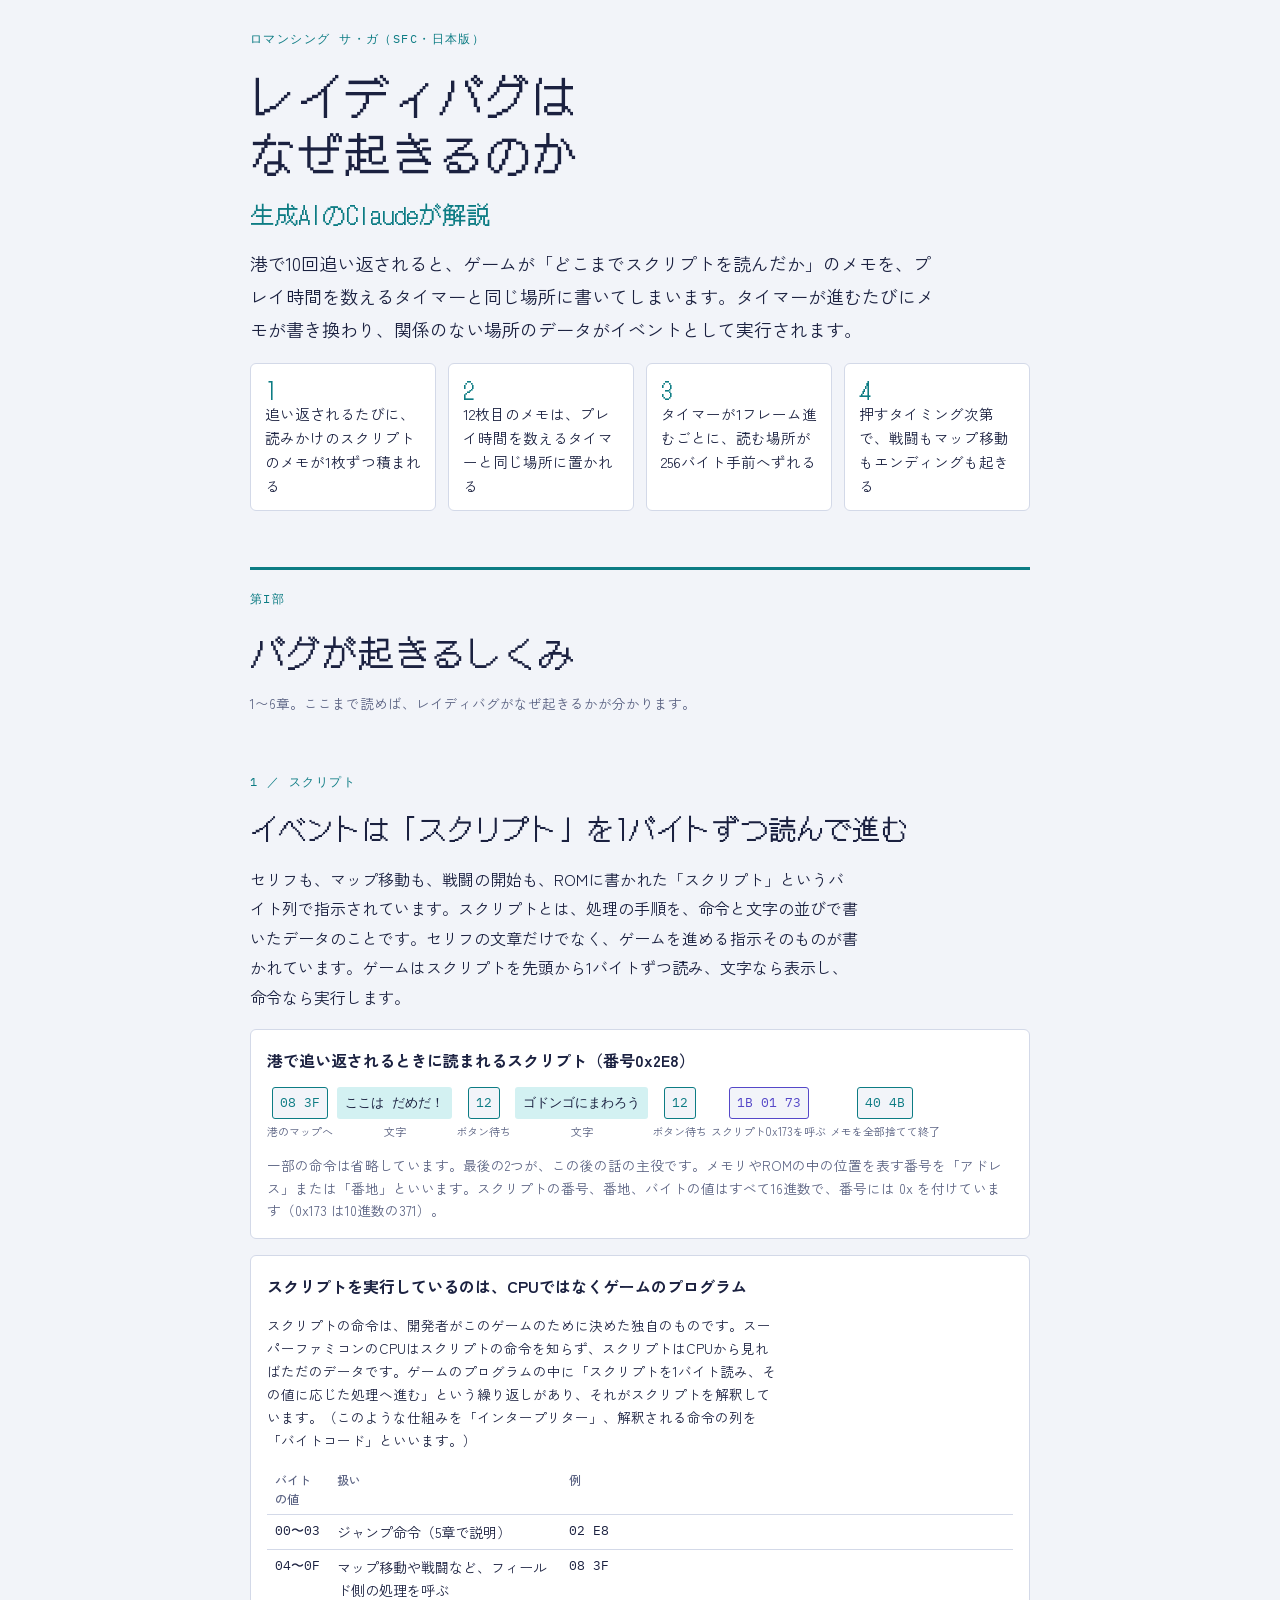
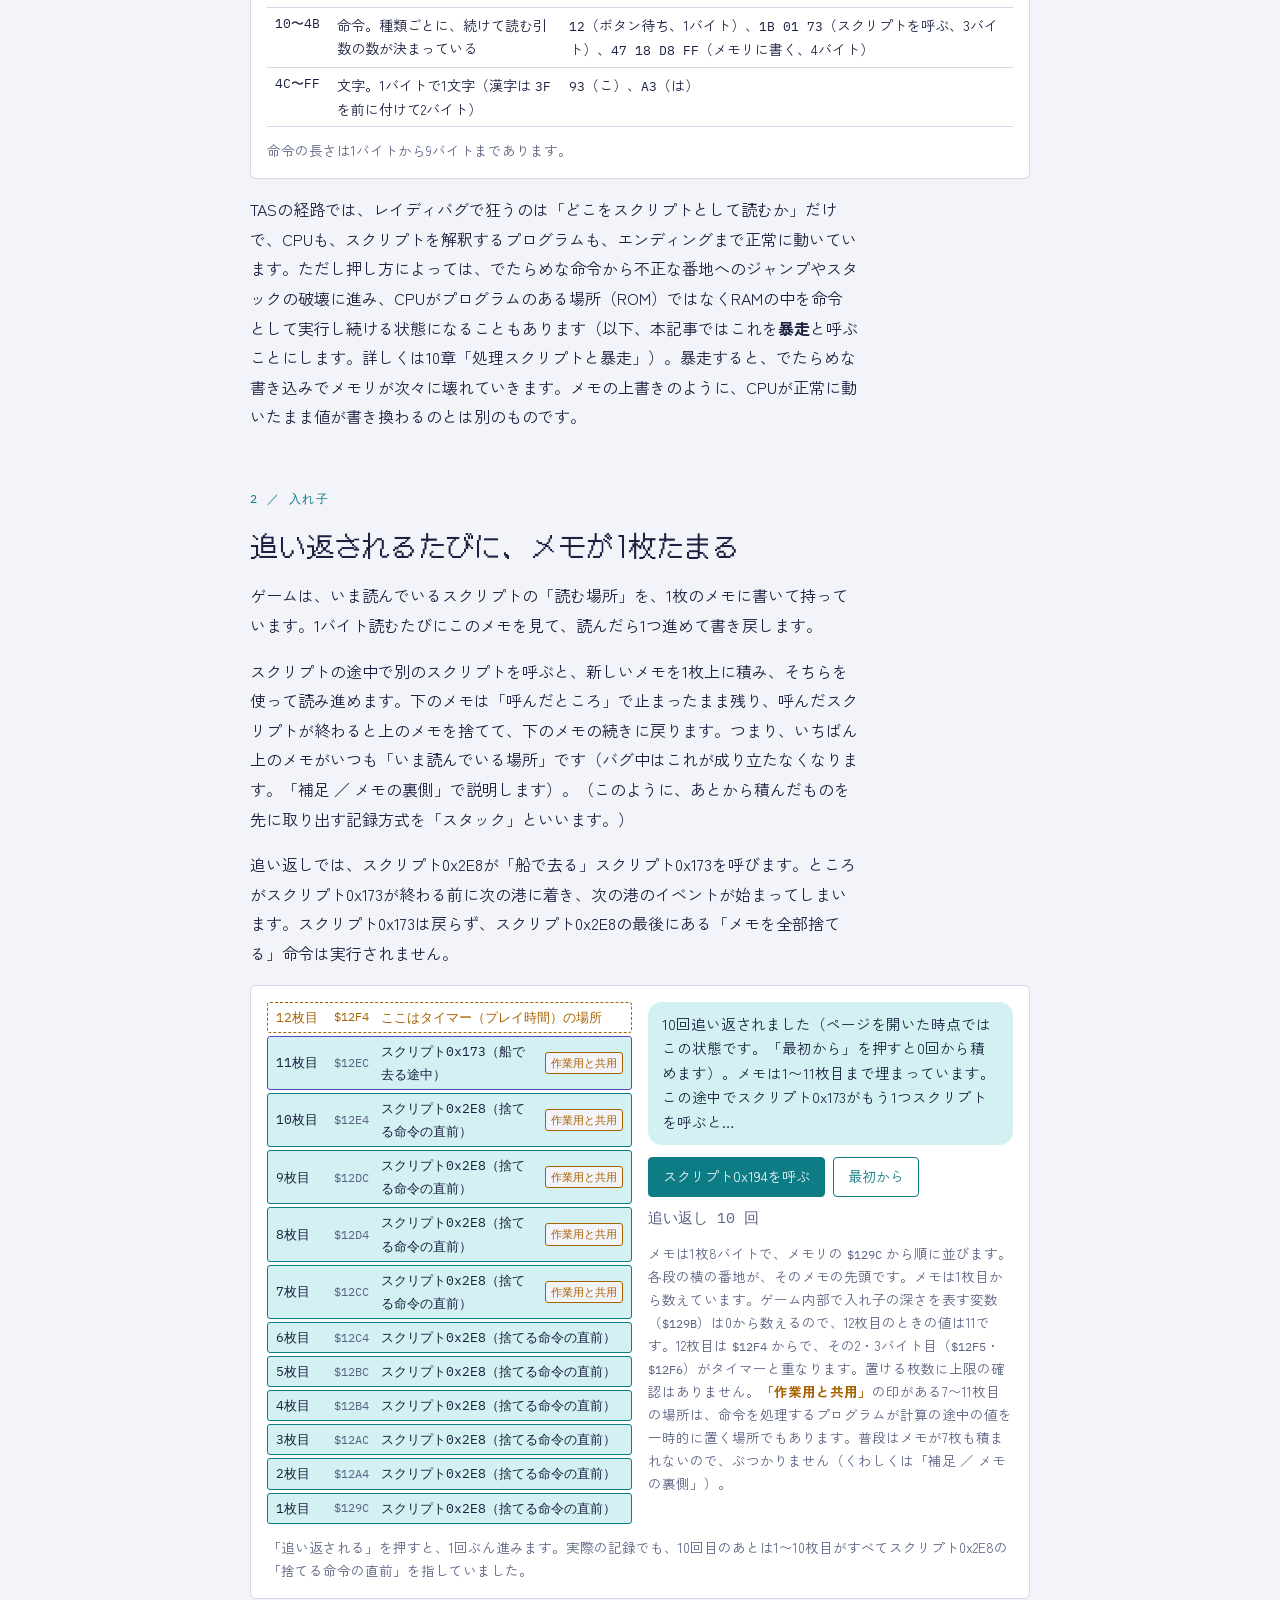
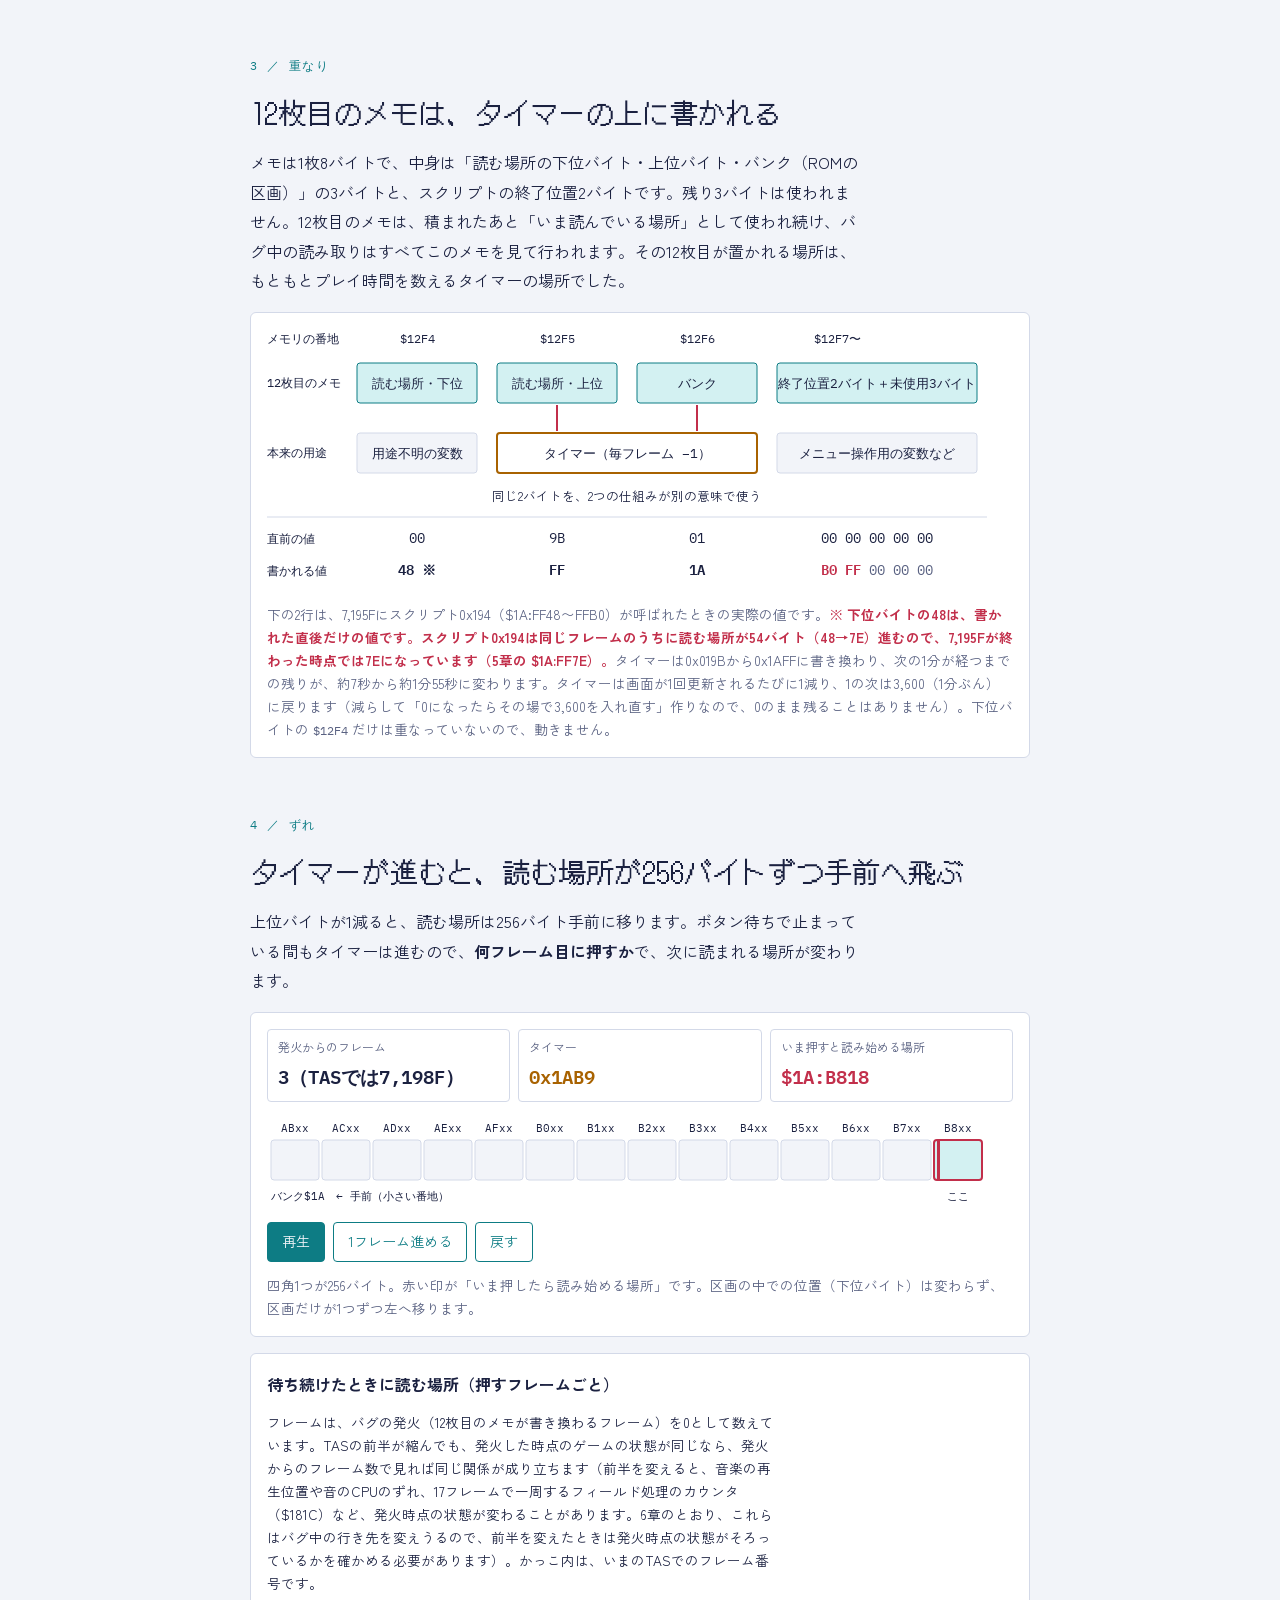
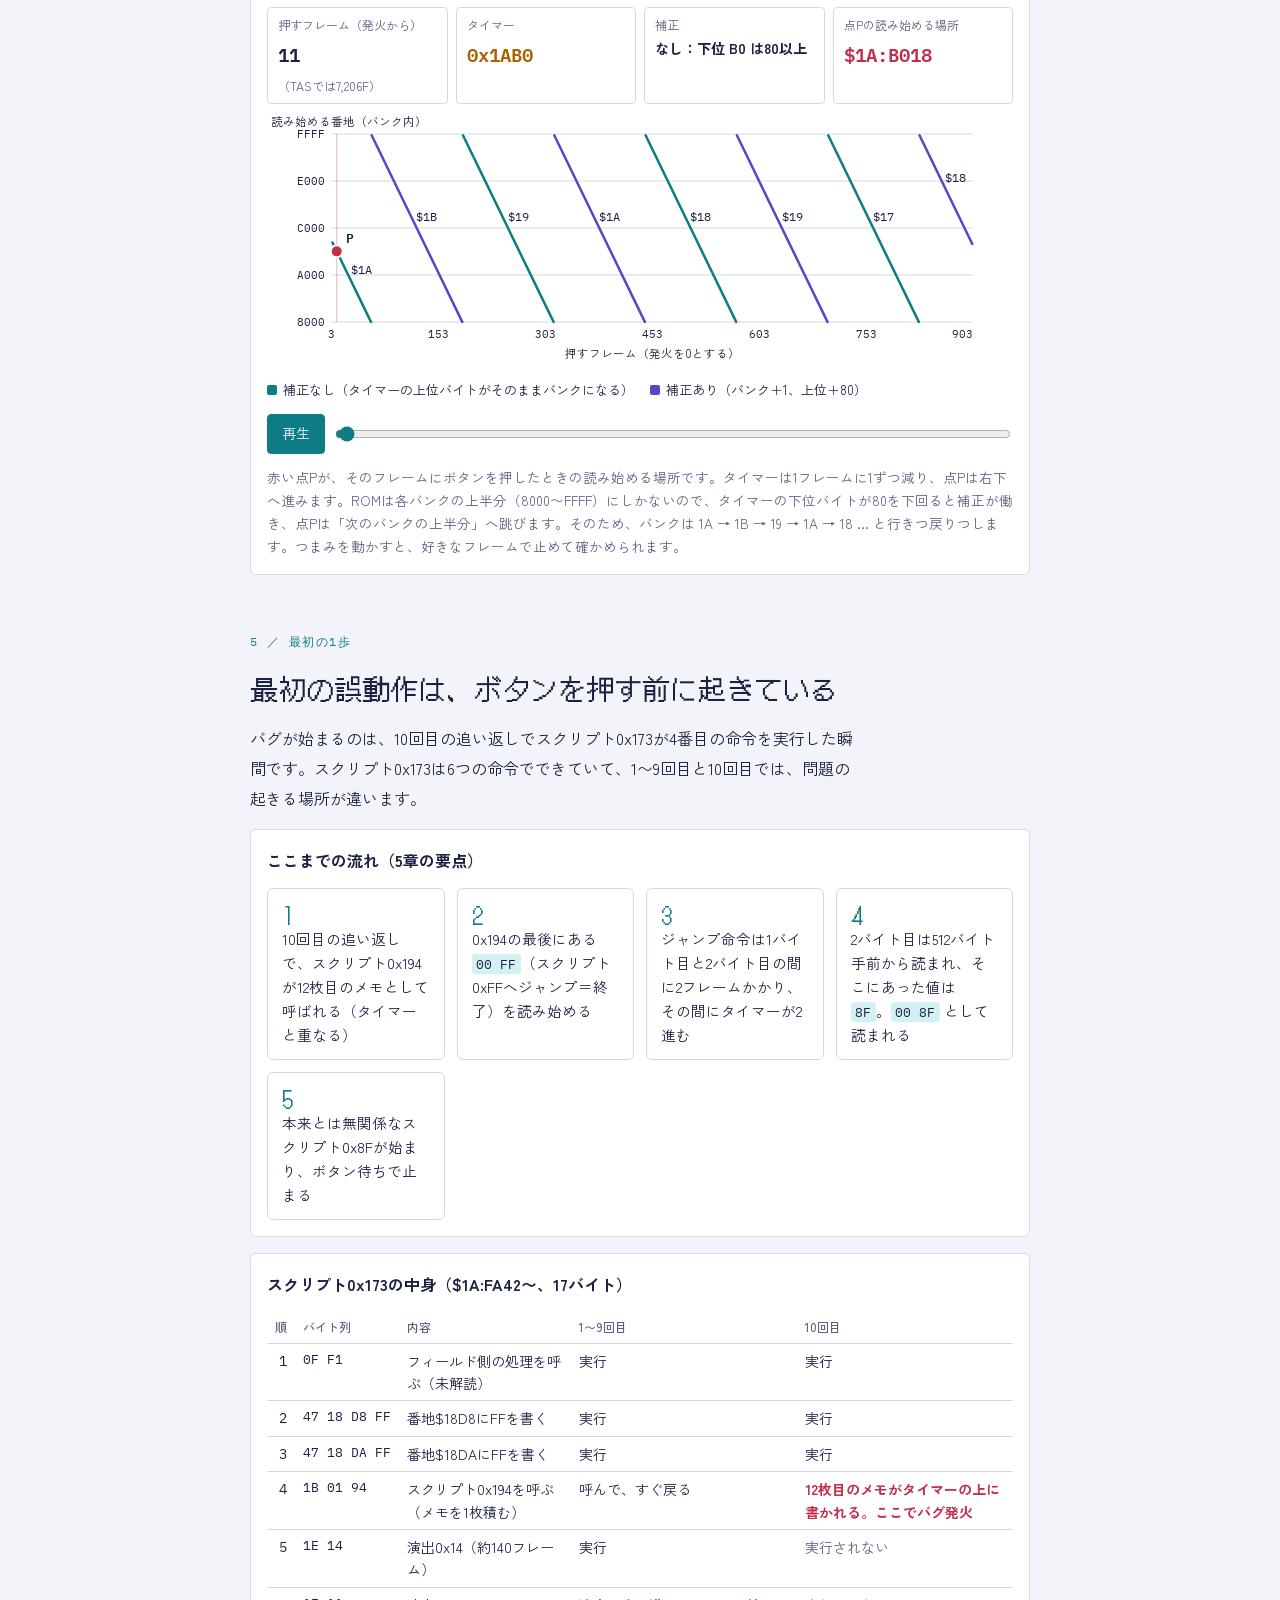
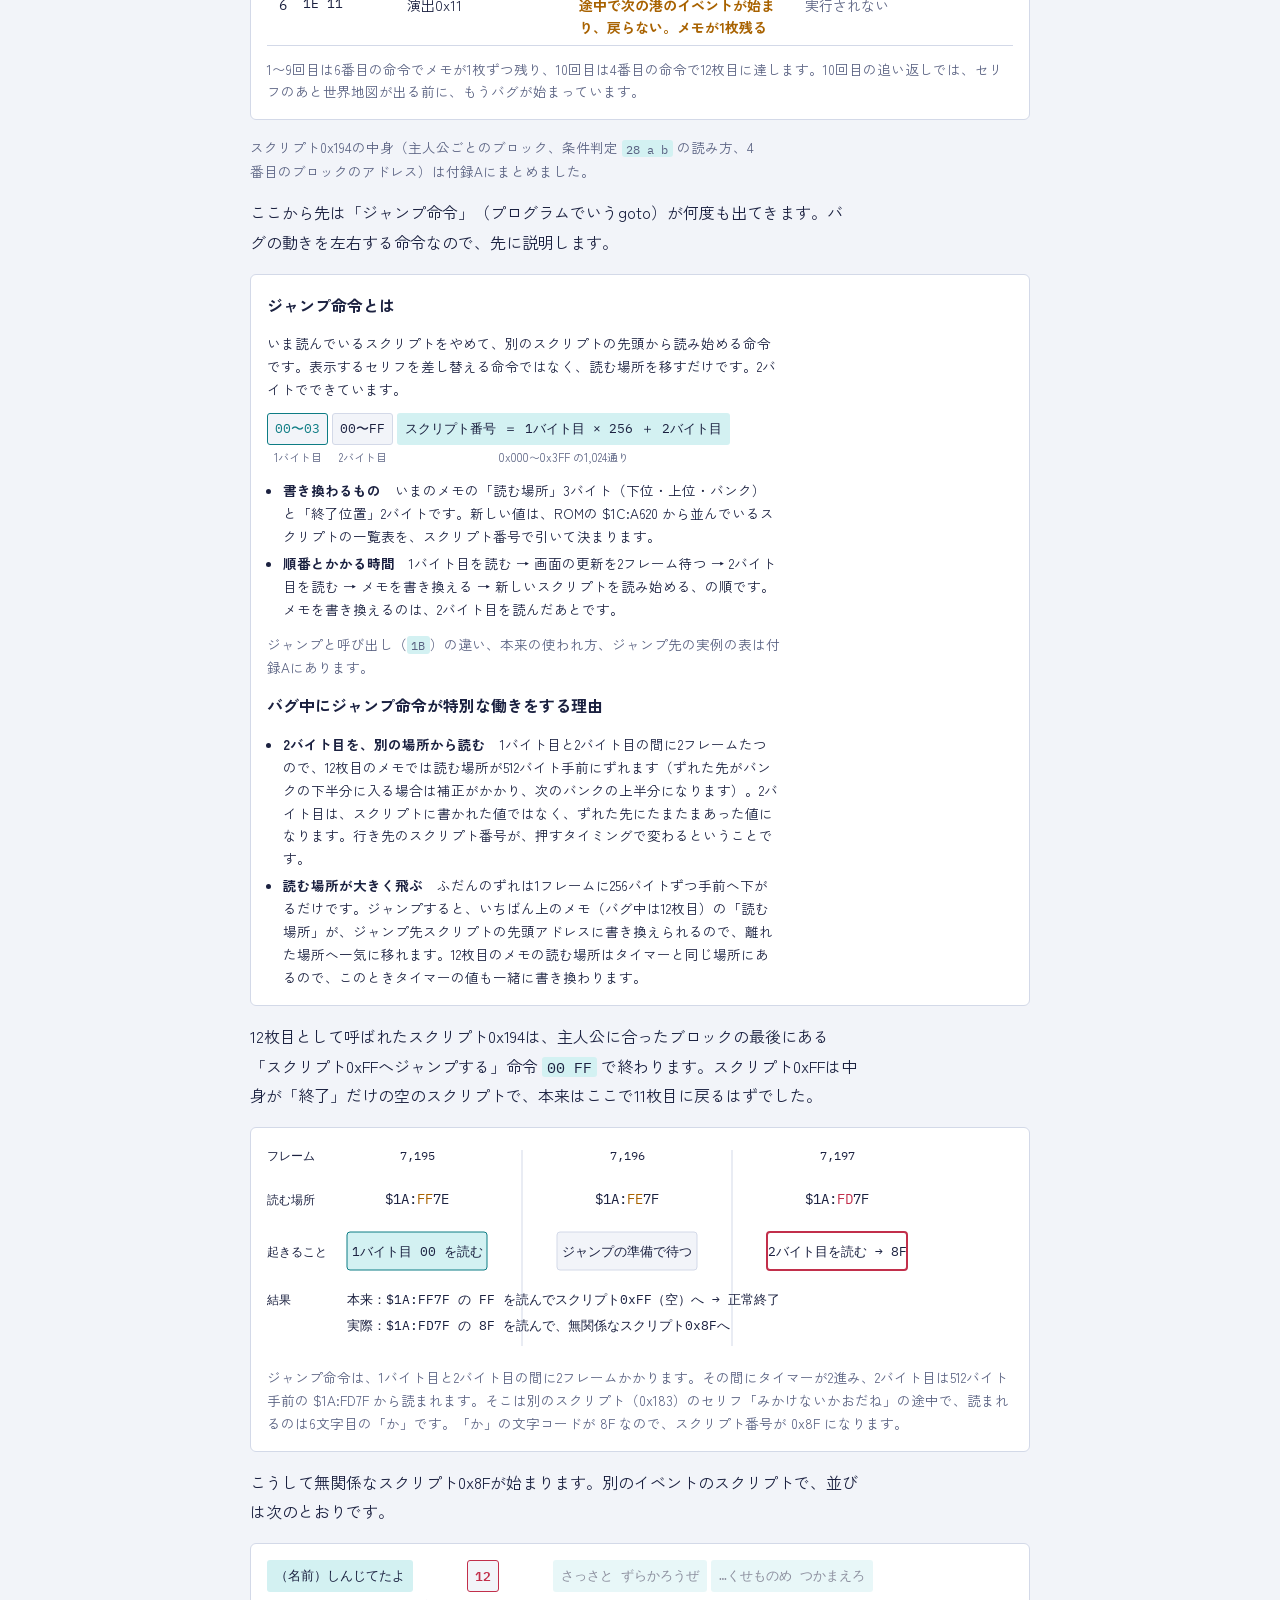
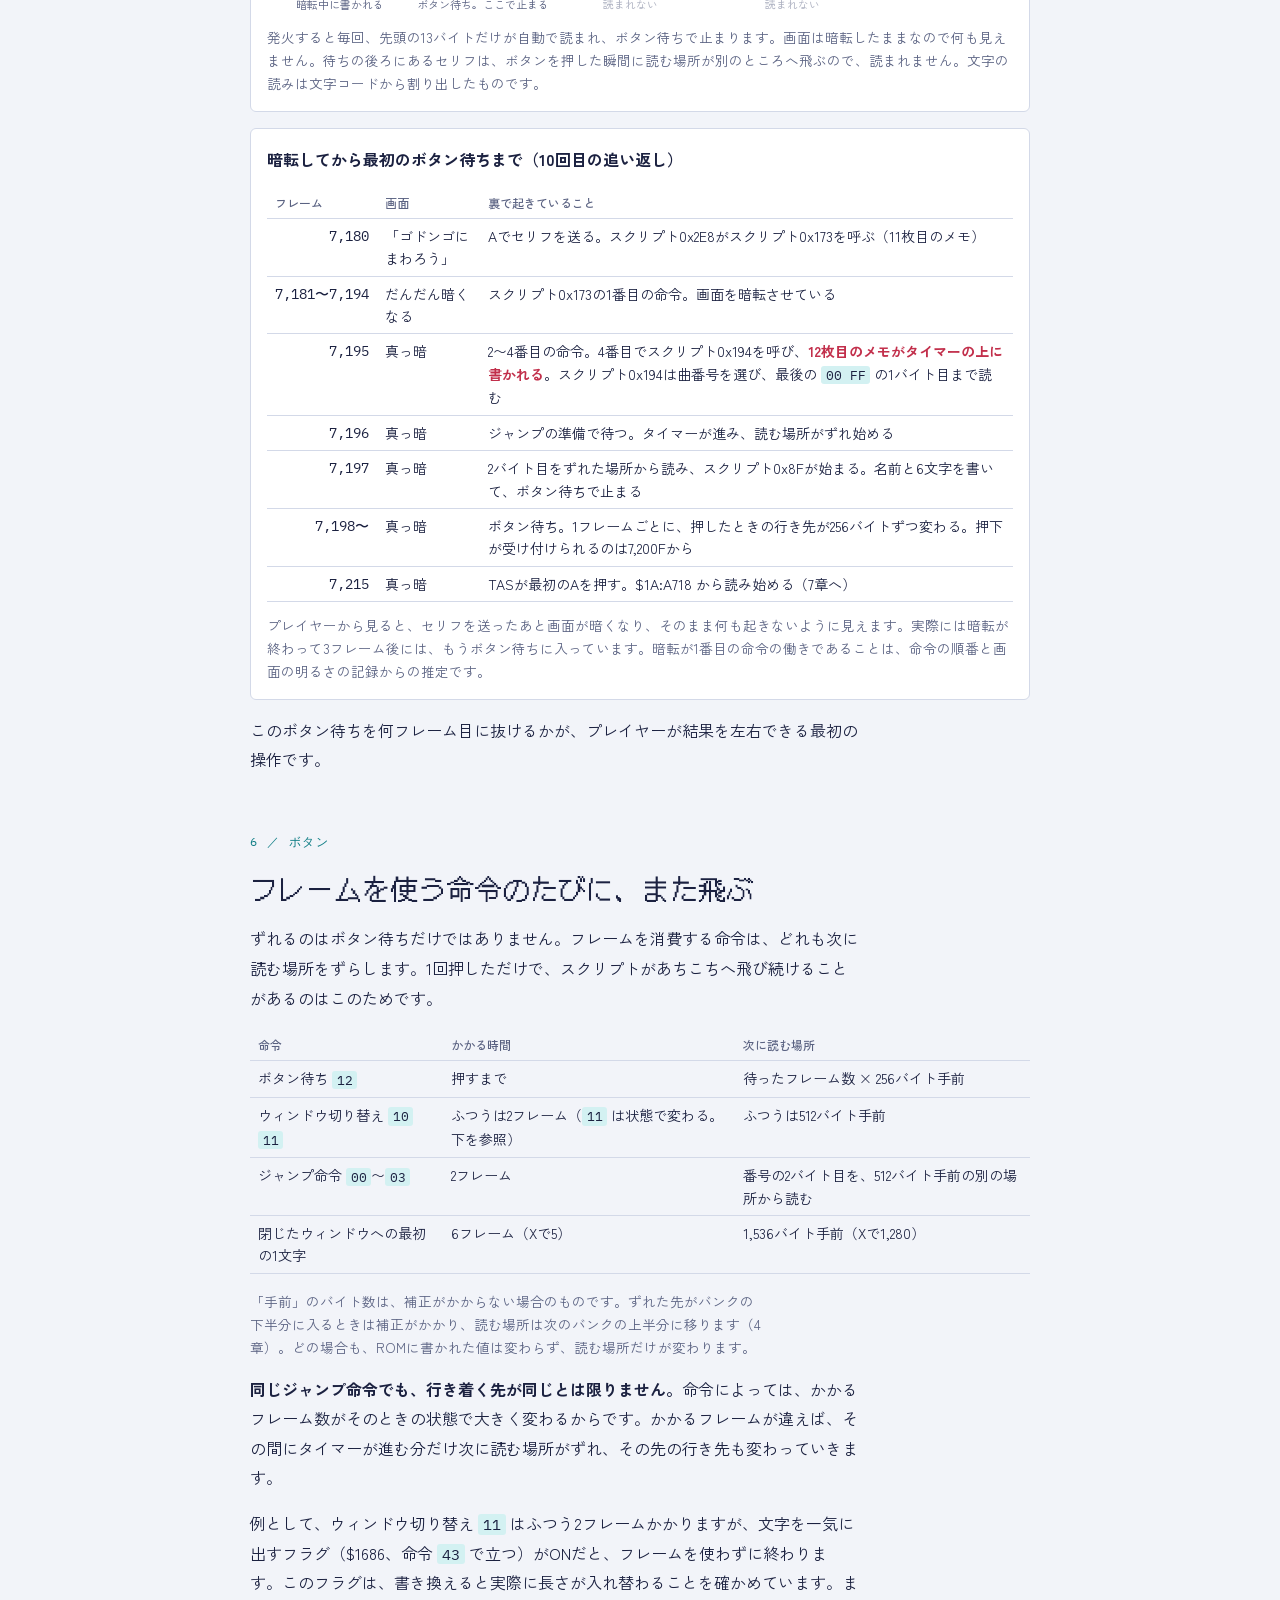
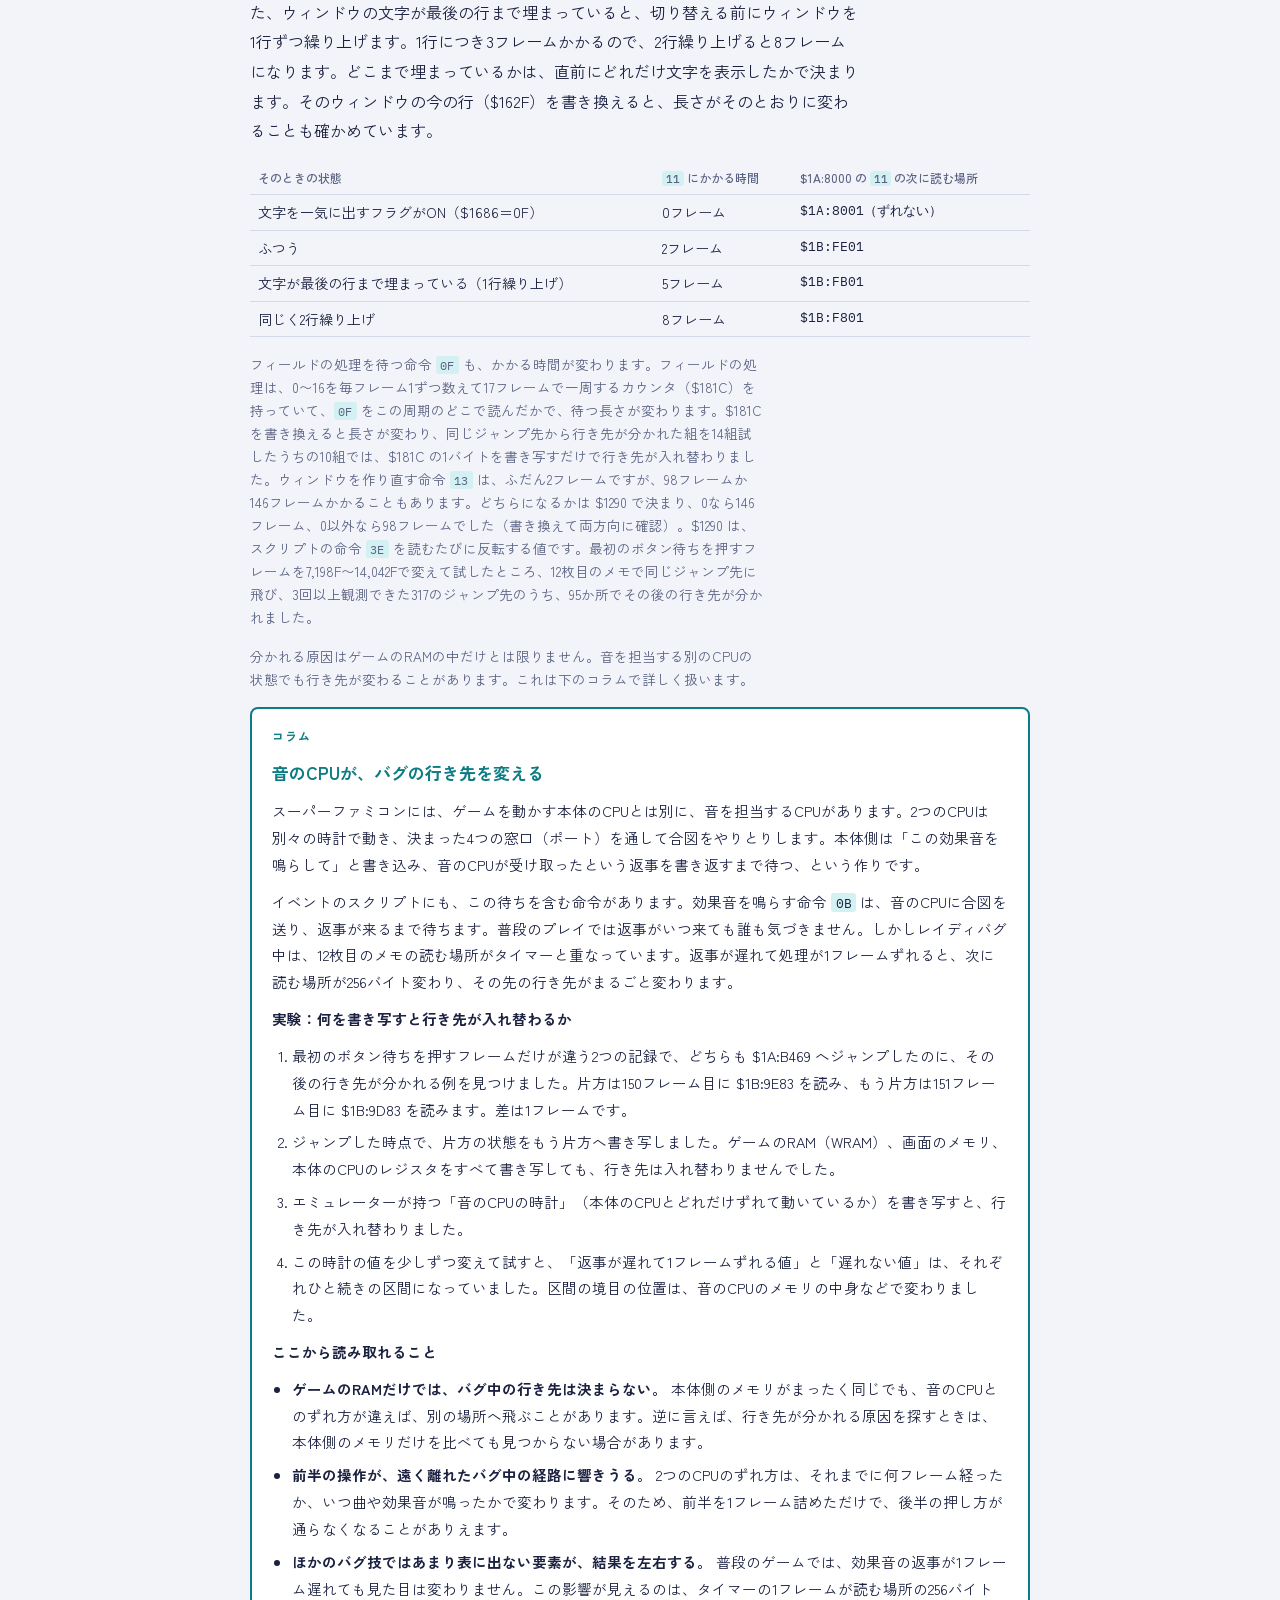
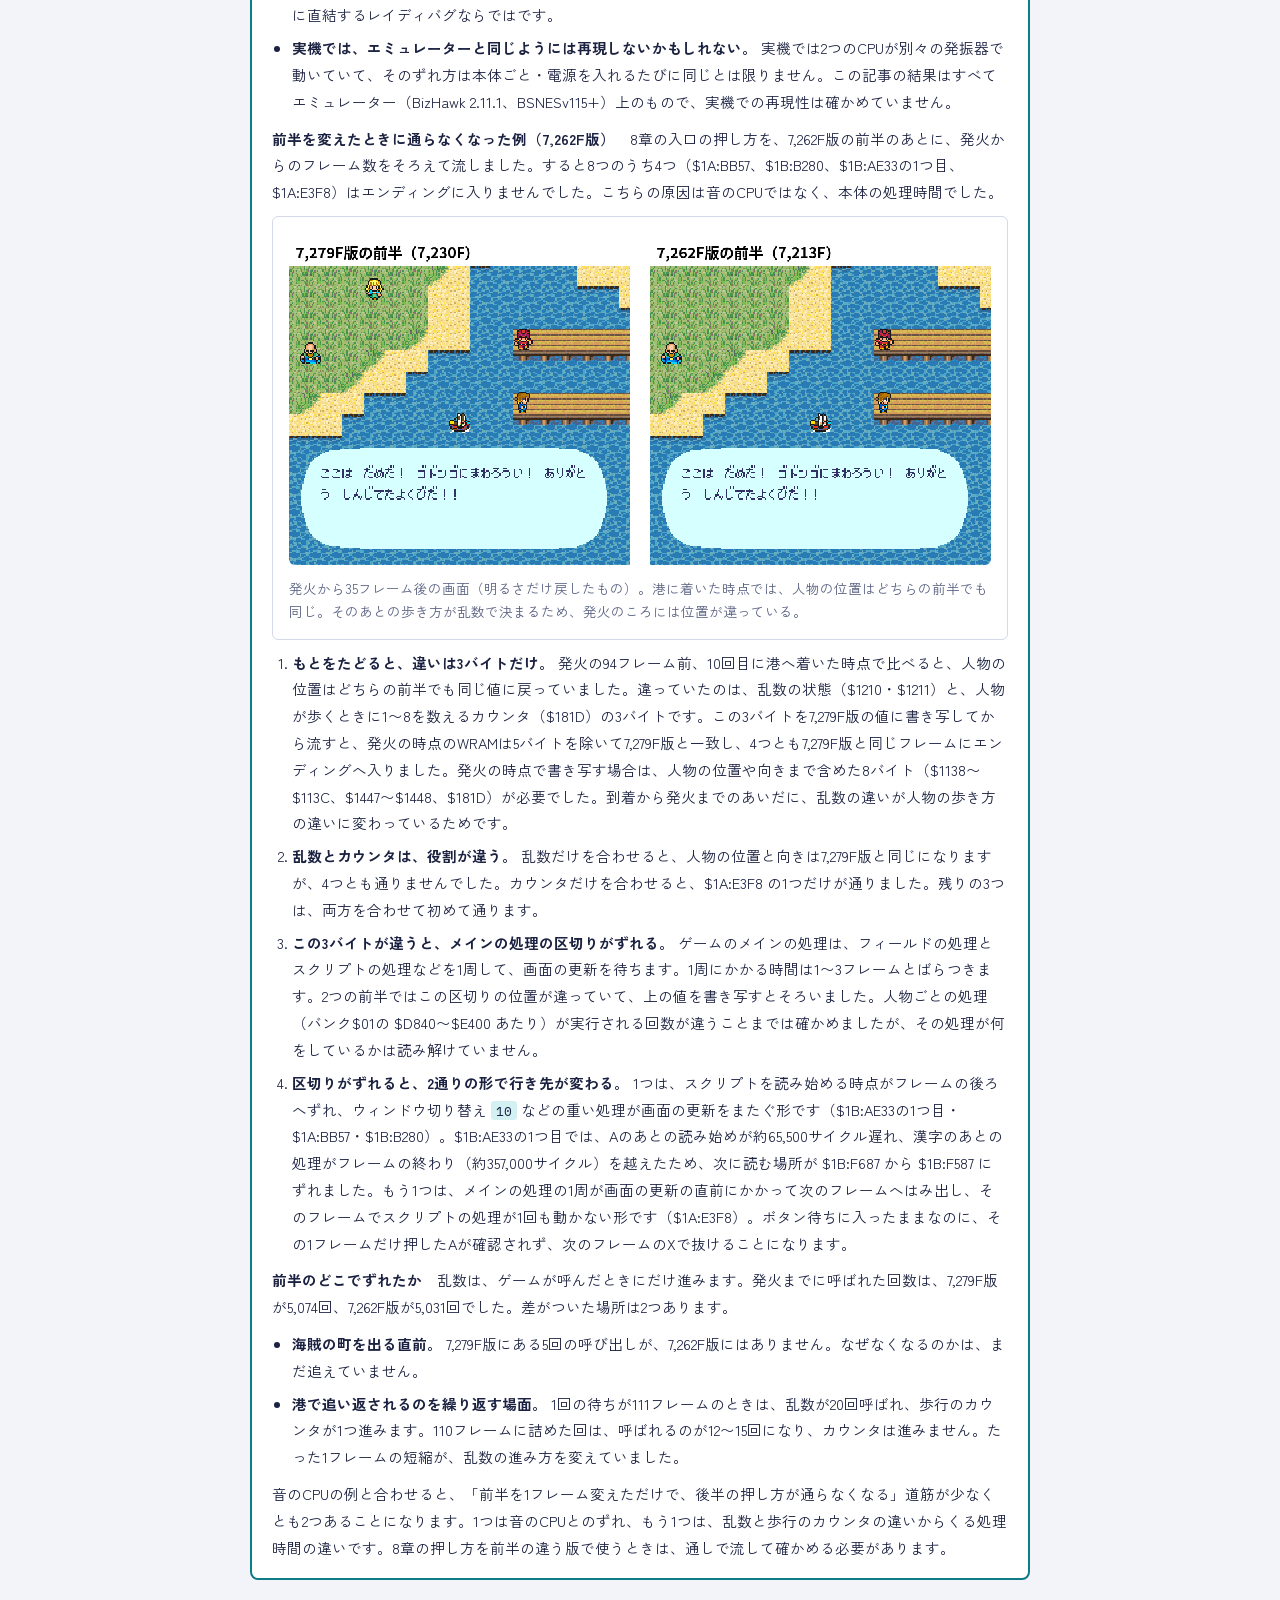
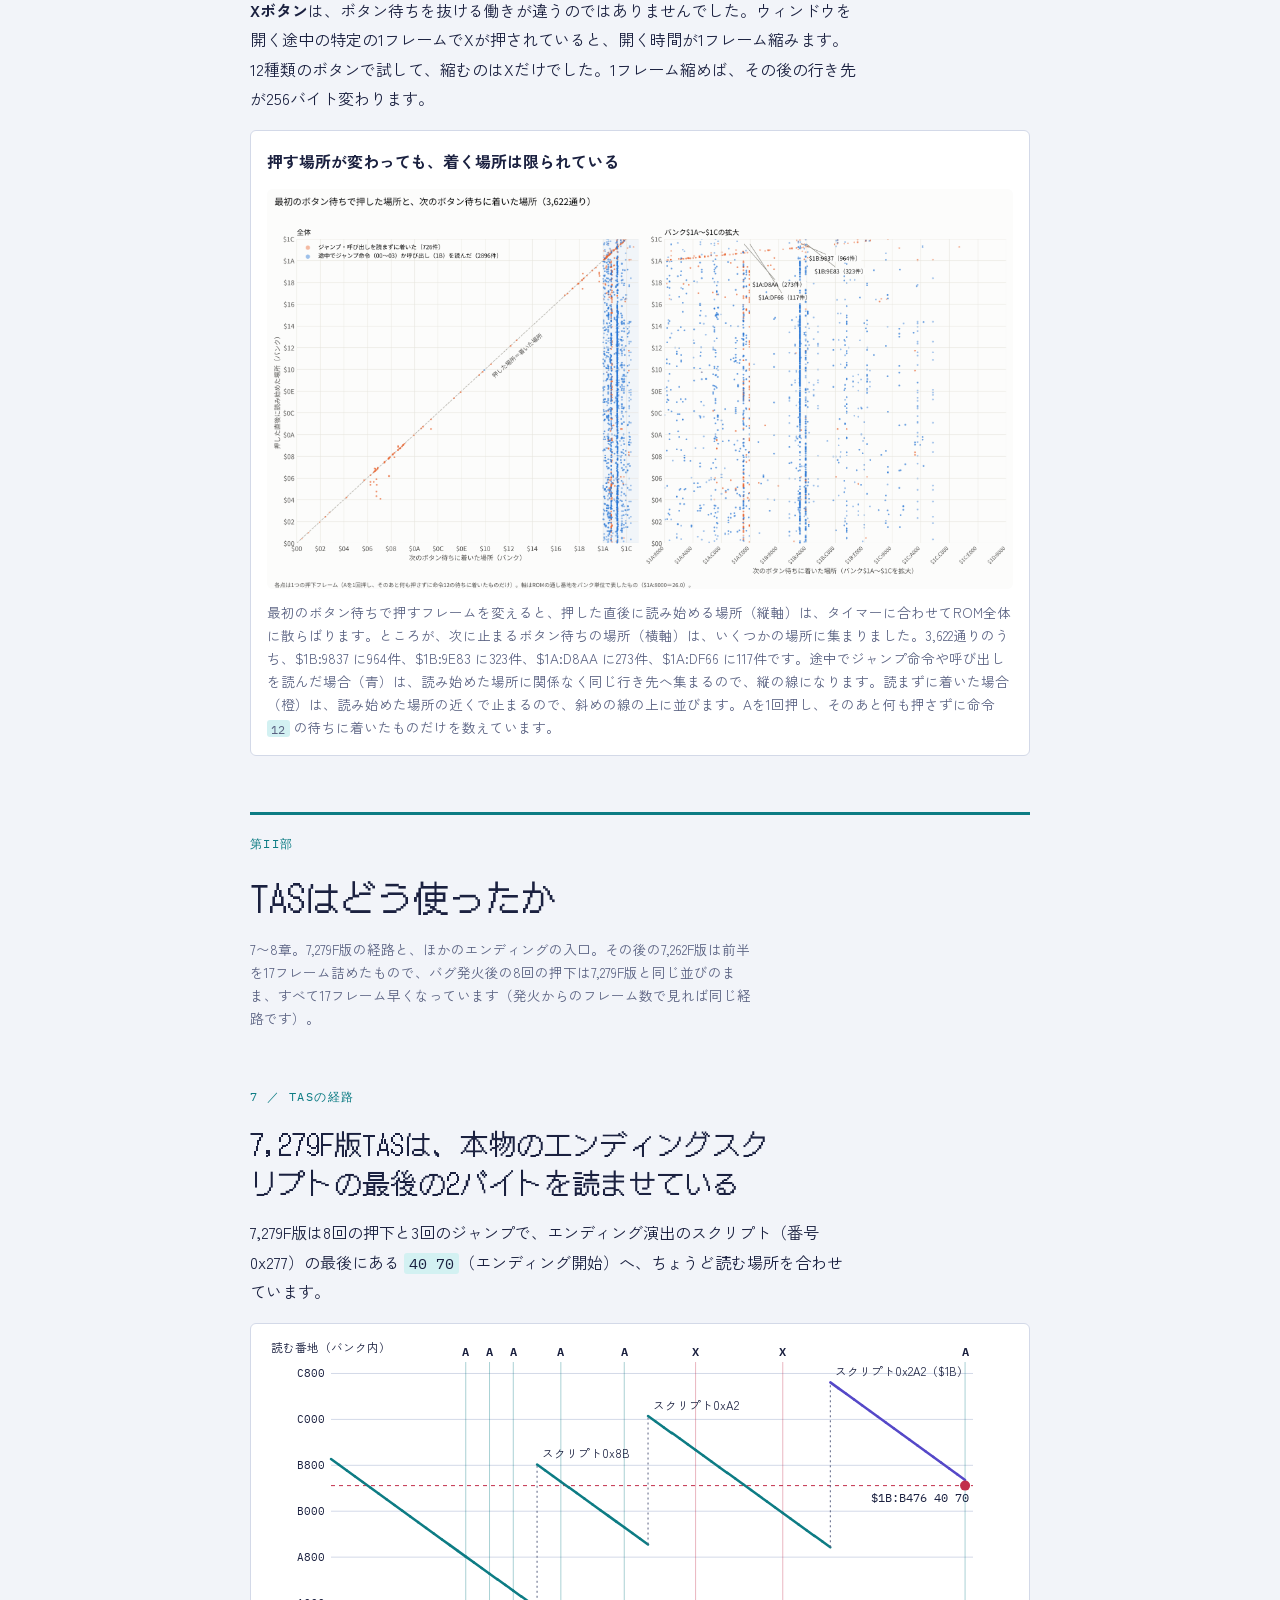
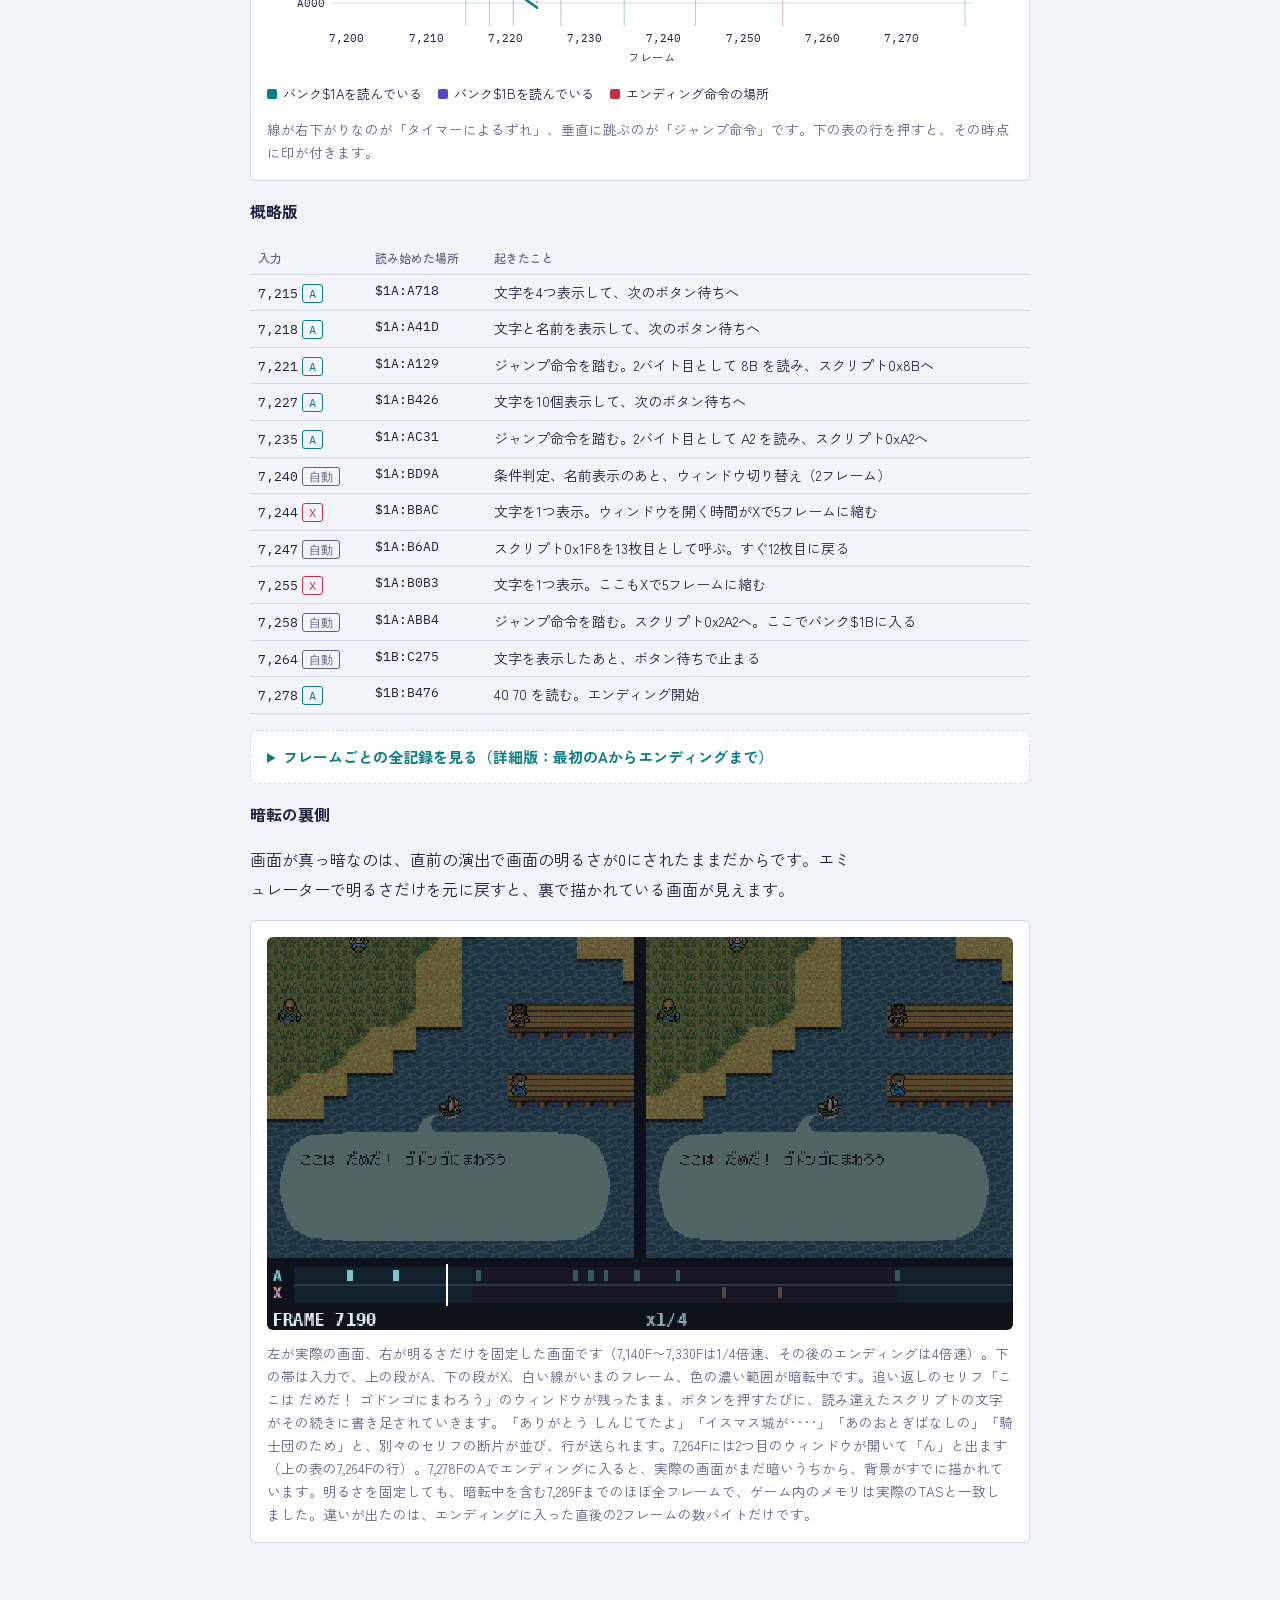
==== commit 05f7ee3c: "記事: コラムの7,262F版の節を実験結果に合わせて更新（原因は乱数と歩行カウンタの3バイト、ずれた場所） Co-Authored-By: Claude Fable 5.2 <noreply@ant" ====
--- a/docs/lady-bug/index.html
+++ b/docs/lady-bug/index.html
@@ -457,13 +457,19 @@
       <li><b>実機では、エミュレーターと同じようには再現しないかもしれない。</b> 実機では2つのCPUが別々の発振器で動いていて、そのずれ方は本体ごと・電源を入れるたびに同じとは限りません。この記事の結果はすべてエミュレーター（BizHawk 2.11.1、BSNESv115+）上のもので、実機での再現性は確かめていません。</li>
     </ul>
     <p><b>前半を変えたときに通らなくなった例（7,262F版）</b>　8章の入口の押し方を、7,262F版の前半のあとに、発火からのフレーム数をそろえて流しました。すると8つのうち4つ（$1A:BB57、$1B:B280、$1B:AE33の1つ目、$1A:E3F8）はエンディングに入りませんでした。こちらの原因は音のCPUではなく、本体の処理時間でした。</p>
-    <figure class="fig" style="margin:0"><img src="img/npc-compare-7279-7262.png" alt="暗転中の画面を明るさだけ戻して並べたもの。左の7,279F版の前半では上の草地に金髪の人物がいるが、右の7,262F版の前半ではいない。" style="width:100%;height:auto;image-rendering:pixelated;border-radius:6px"><figcaption>発火から35フレーム後の画面（明るさだけ戻したもの）。前半の長さが違うと、港を歩き回る人物の位置がずれたまま発火する。</figcaption></figure>
+    <figure class="fig" style="margin:0"><img src="img/npc-compare-7279-7262.png" alt="暗転中の画面を明るさだけ戻して並べたもの。左の7,279F版の前半では上の草地に金髪の人物がいるが、右の7,262F版の前半ではいない。" style="width:100%;height:auto;image-rendering:pixelated;border-radius:6px"><figcaption>発火から35フレーム後の画面（明るさだけ戻したもの）。港に着いた時点では、人物の位置はどちらの前半でも同じ。そのあとの歩き方が乱数で決まるため、発火のころには位置が違っている。</figcaption></figure>
     <ol>
-      <li><b>違いは歩き回る人物の状態だけ。</b> 発火した時点で、2つの前半のWRAMは84バイト違っていました。そのうち次の8バイトだけを7,279F版の値に書き写すと、4つとも7,279F版と同じフレームにエンディングへ入りました。$1138〜$113C（人物のマップ上の位置とみられる値。人物が1歩動くたびに1ずつ変わる）、$1447〜$1448（人物の状態とみられる値）、$181D（人物が歩くときに1〜8を数えるカウンタとみられる値）です。どれも、人物が歩くと変わる値です。</li>
-      <li><b>人物の状態が違うと、メインの処理の区切りがずれる。</b> ゲームのメインの処理は、フィールドの処理とスクリプトの処理などを1周して、画面の更新を待ちます。1周にかかる時間は1〜3フレームとばらつきます。測った範囲では、2つの前半でこの区切りの位置が違っていて、上の8バイトを書き写すと結果がそろうので、人物の状態の違いが区切りをずらしているとみられます。</li>
+      <li><b>もとをたどると、違いは3バイトだけ。</b> 発火の94フレーム前、10回目に港へ着いた時点で比べると、人物の位置はどちらの前半でも同じ値に戻っていました。違っていたのは、乱数の状態（$1210・$1211）と、人物が歩くときに1〜8を数えるカウンタ（$181D）の3バイトです。この3バイトを7,279F版の値に書き写してから流すと、発火の時点のWRAMは5バイトを除いて7,279F版と一致し、4つとも7,279F版と同じフレームにエンディングへ入りました。発火の時点で書き写す場合は、人物の位置や向きまで含めた8バイト（$1138〜$113C、$1447〜$1448、$181D）が必要でした。到着から発火までのあいだに、乱数の違いが人物の歩き方の違いに変わっているためです。</li>
+      <li><b>乱数とカウンタは、役割が違う。</b> 乱数だけを合わせると、人物の位置と向きは7,279F版と同じになりますが、4つとも通りませんでした。カウンタだけを合わせると、$1A:E3F8 の1つだけが通りました。残りの3つは、両方を合わせて初めて通ります。</li>
+      <li><b>この3バイトが違うと、メインの処理の区切りがずれる。</b> ゲームのメインの処理は、フィールドの処理とスクリプトの処理などを1周して、画面の更新を待ちます。1周にかかる時間は1〜3フレームとばらつきます。2つの前半ではこの区切りの位置が違っていて、上の値を書き写すとそろいました。人物ごとの処理（バンク$01の $D840〜$E400 あたり）が実行される回数が違うことまでは確かめましたが、その処理が何をしているかは読み解けていません。</li>
       <li><b>区切りがずれると、2通りの形で行き先が変わる。</b> 1つは、スクリプトを読み始める時点がフレームの後ろへずれ、ウィンドウ切り替え <code>10</code> などの重い処理が画面の更新をまたぐ形です（$1B:AE33の1つ目・$1A:BB57・$1B:B280）。$1B:AE33の1つ目では、Aのあとの読み始めが約65,500サイクル遅れ、漢字のあとの処理がフレームの終わり（約357,000サイクル）を越えたため、次に読む場所が $1B:F687 から $1B:F587 にずれました。もう1つは、メインの処理の1周が画面の更新の直前にかかって次のフレームへはみ出し、そのフレームでスクリプトの処理が1回も動かない形です（$1A:E3F8）。ボタン待ちに入ったままなのに、その1フレームだけ押したAが確認されず、次のフレームのXで抜けることになります。</li>
     </ol>
-    <p>音のCPUの例と合わせると、「前半を1フレーム変えただけで、後半の押し方が通らなくなる」道筋が少なくとも2つあることになります。1つは音のCPUとのずれ、もう1つは歩き回る人物の状態による処理時間の違いです。8章の押し方を前半の違う版で使うときは、通しで流して確かめる必要があります。</p>
+    <p><b>前半のどこでずれたか</b>　乱数は、ゲームが呼んだときにだけ進みます。発火までに呼ばれた回数は、7,279F版が5,074回、7,262F版が5,031回でした。差がついた場所は2つあります。</p>
+    <ul>
+      <li><b>海賊の町を出る直前。</b> 7,279F版にある5回の呼び出しが、7,262F版にはありません。なぜなくなるのかは、まだ追えていません。</li>
+      <li><b>港で追い返されるのを繰り返す場面。</b> 1回の待ちが111フレームのときは、乱数が20回呼ばれ、歩行のカウンタが1つ進みます。110フレームに詰めた回は、呼ばれるのが12〜15回になり、カウンタは進みません。たった1フレームの短縮が、乱数の進み方を変えていました。</li>
+    </ul>
+    <p>音のCPUの例と合わせると、「前半を1フレーム変えただけで、後半の押し方が通らなくなる」道筋が少なくとも2つあることになります。1つは音のCPUとのずれ、もう1つは、乱数と歩行のカウンタの違いからくる処理時間の違いです。8章の押し方を前半の違う版で使うときは、通しで流して確かめる必要があります。</p>
   </section>
   <p><b>Xボタン</b>は、ボタン待ちを抜ける働きが違うのではありませんでした。ウィンドウを開く途中の特定の1フレームでXが押されていると、開く時間が1フレーム縮みます。12種類のボタンで試して、縮むのはXだけでした。1フレーム縮めば、その後の行き先が256バイト変わります。</p>
   <figure class="fig">
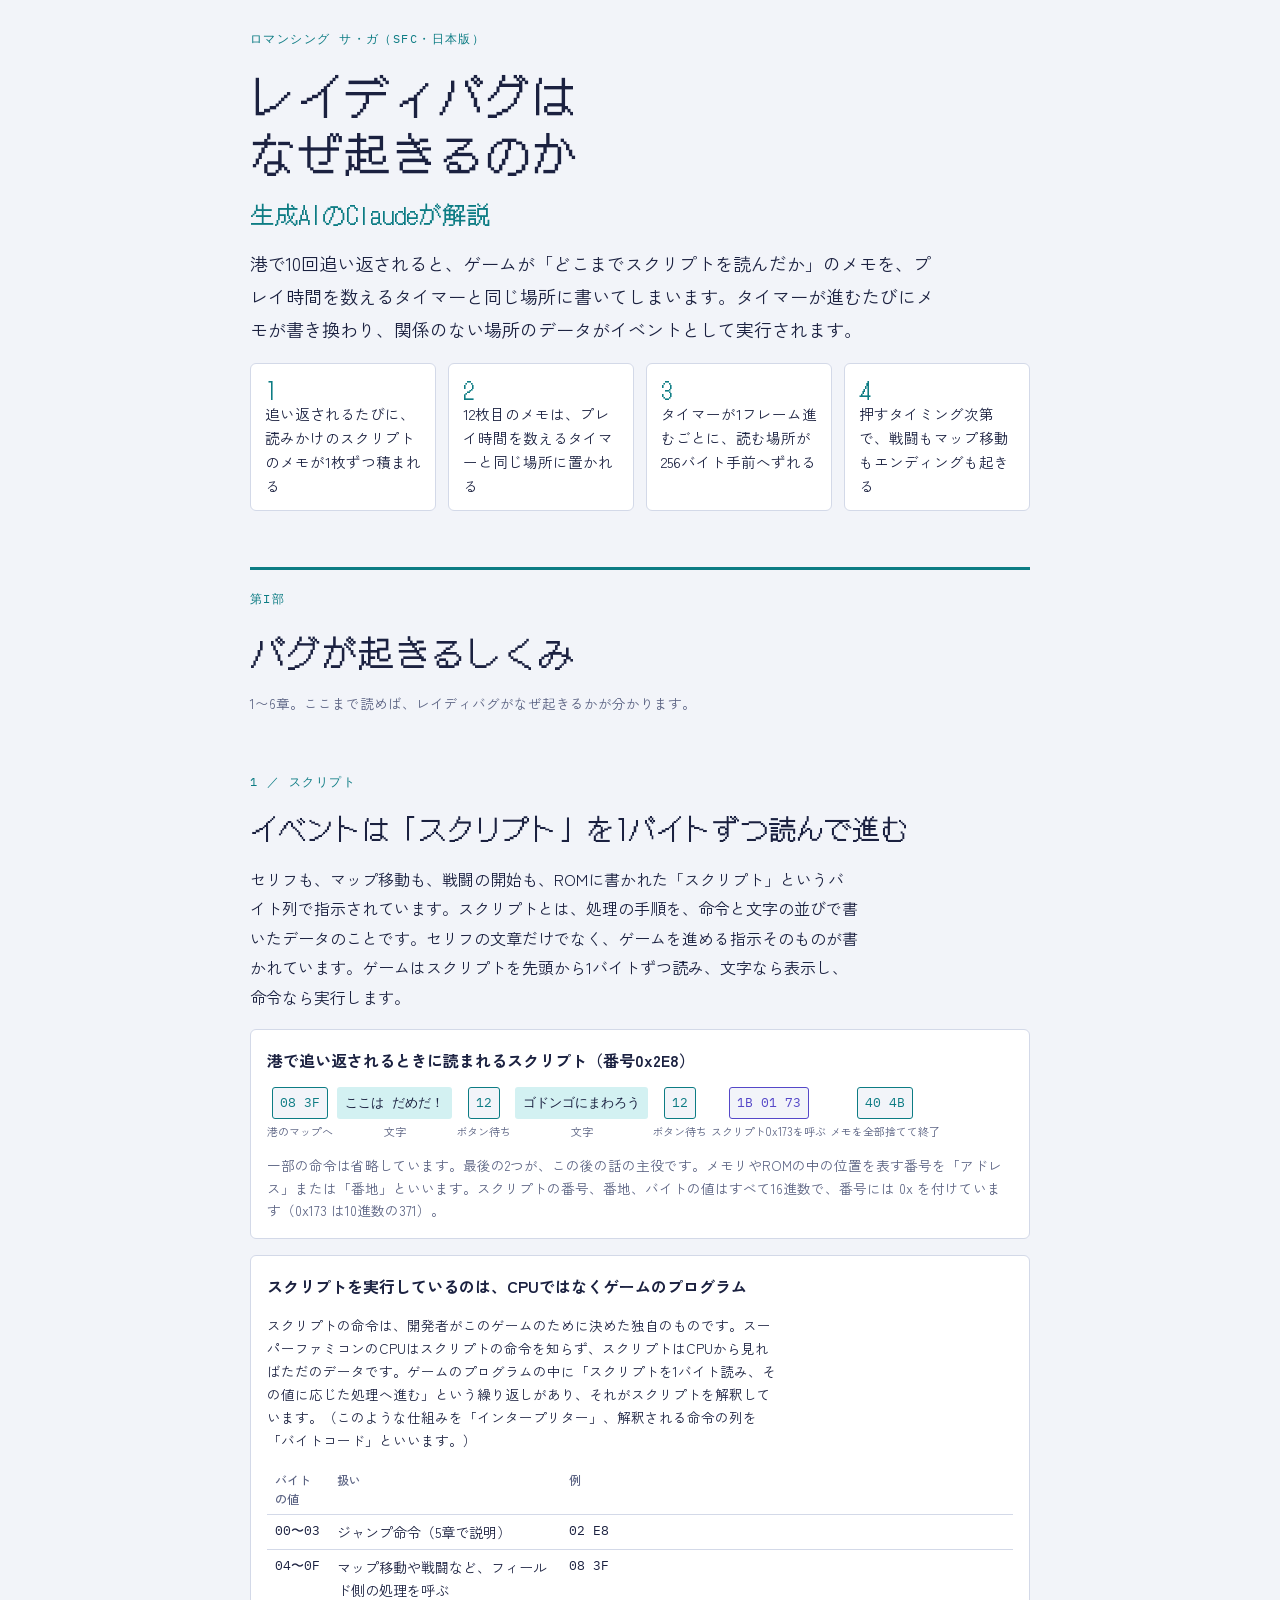
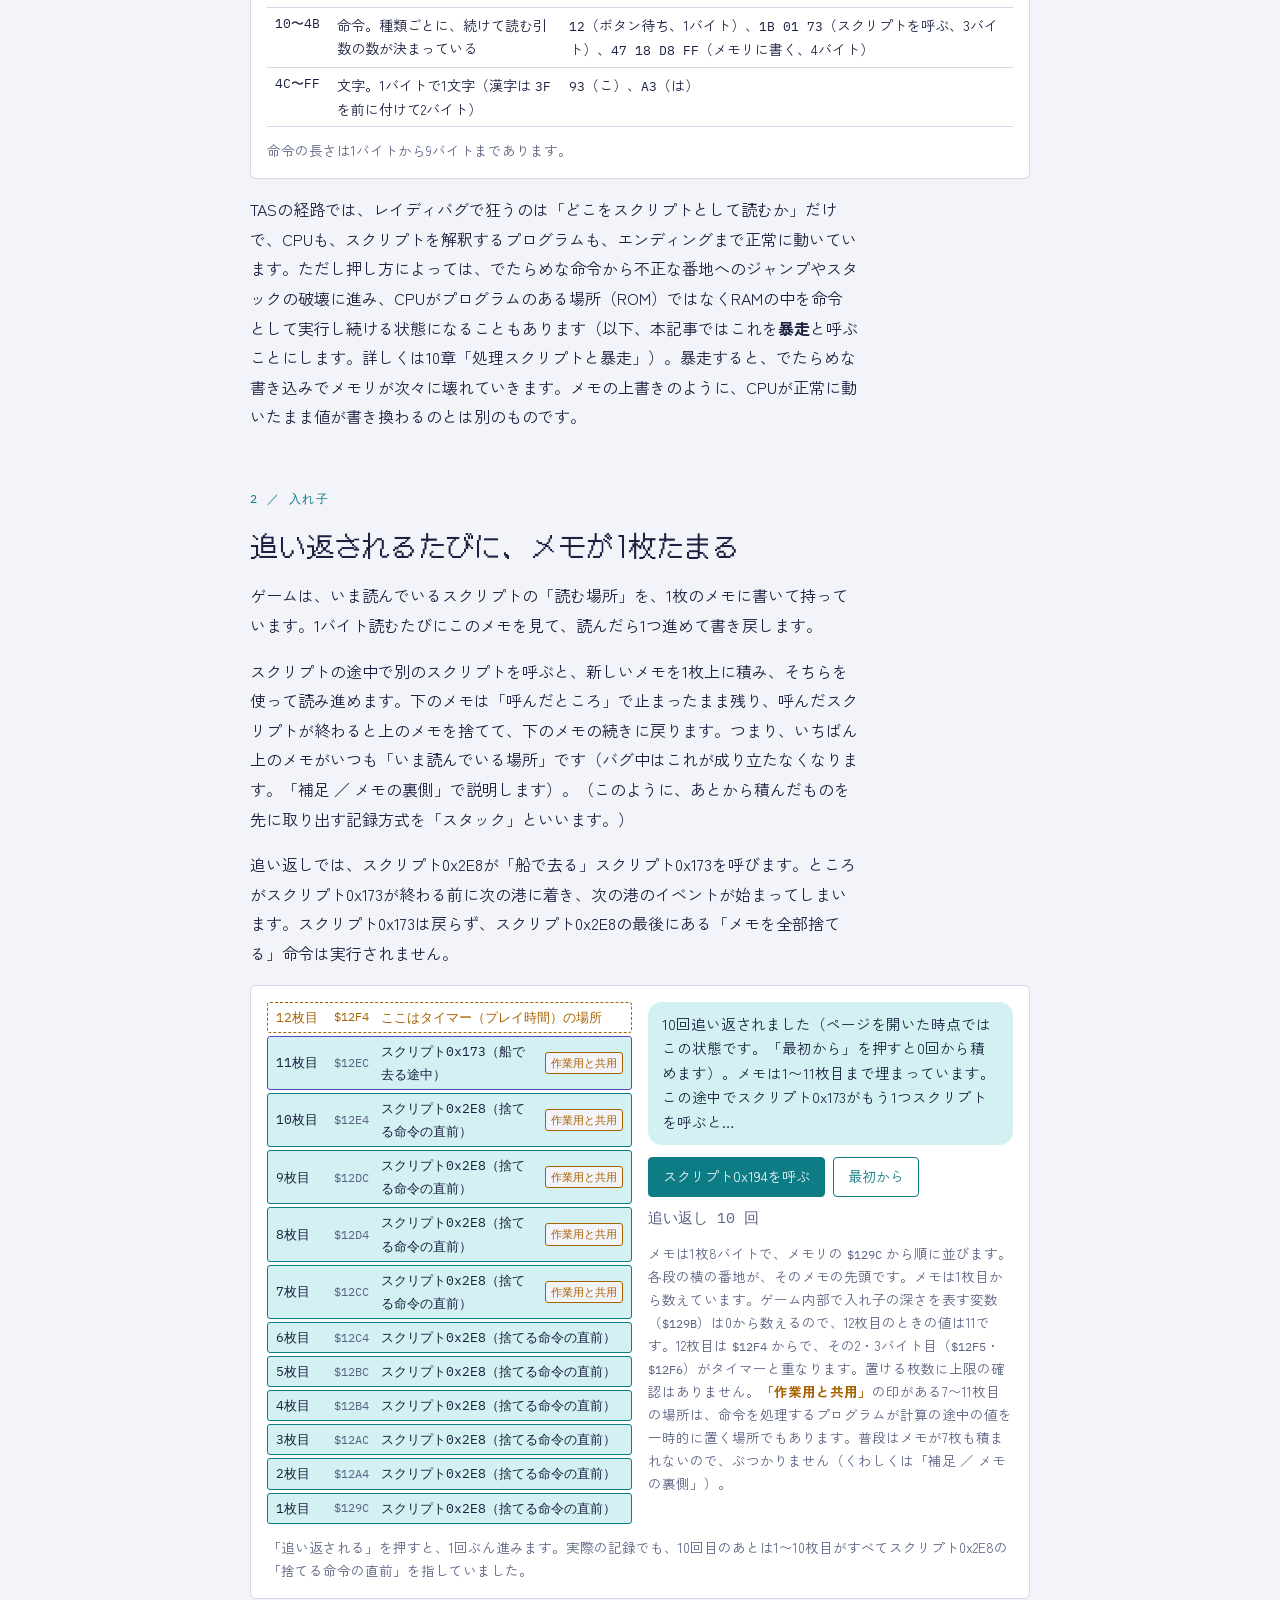
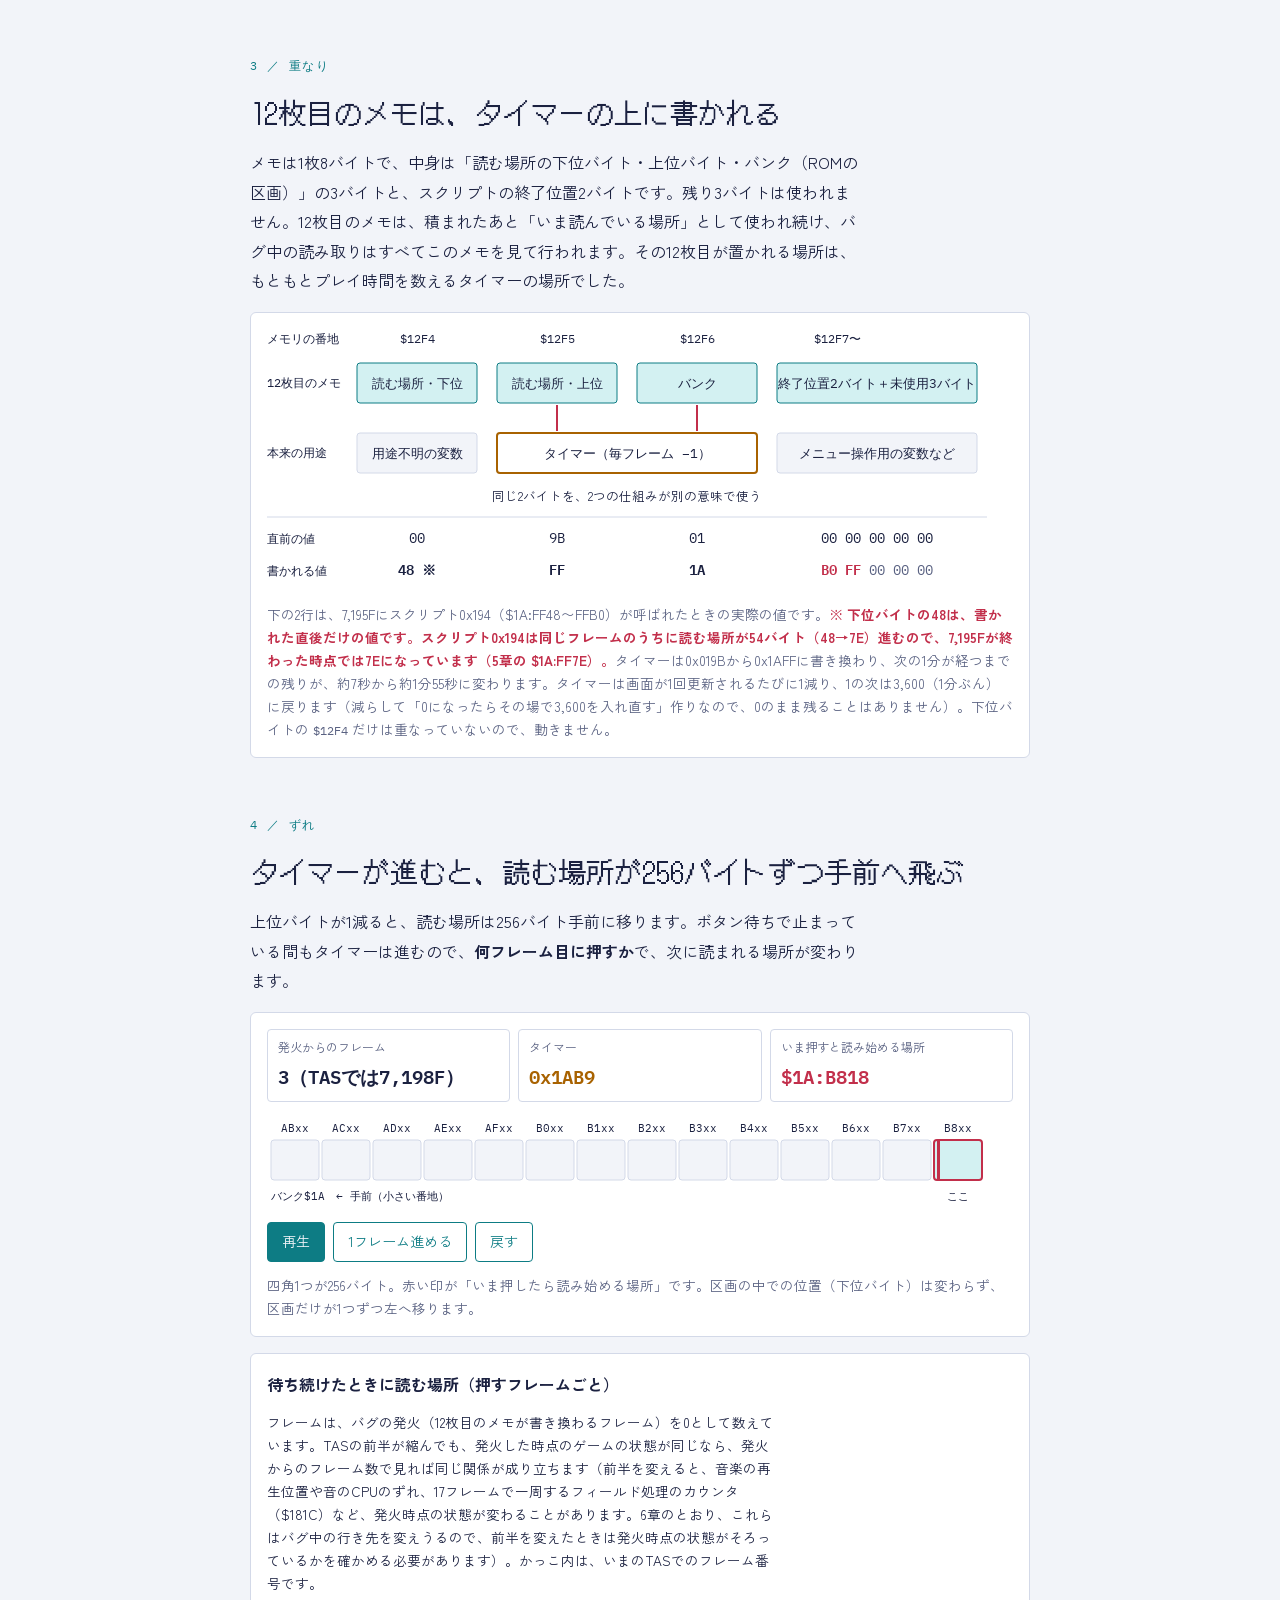
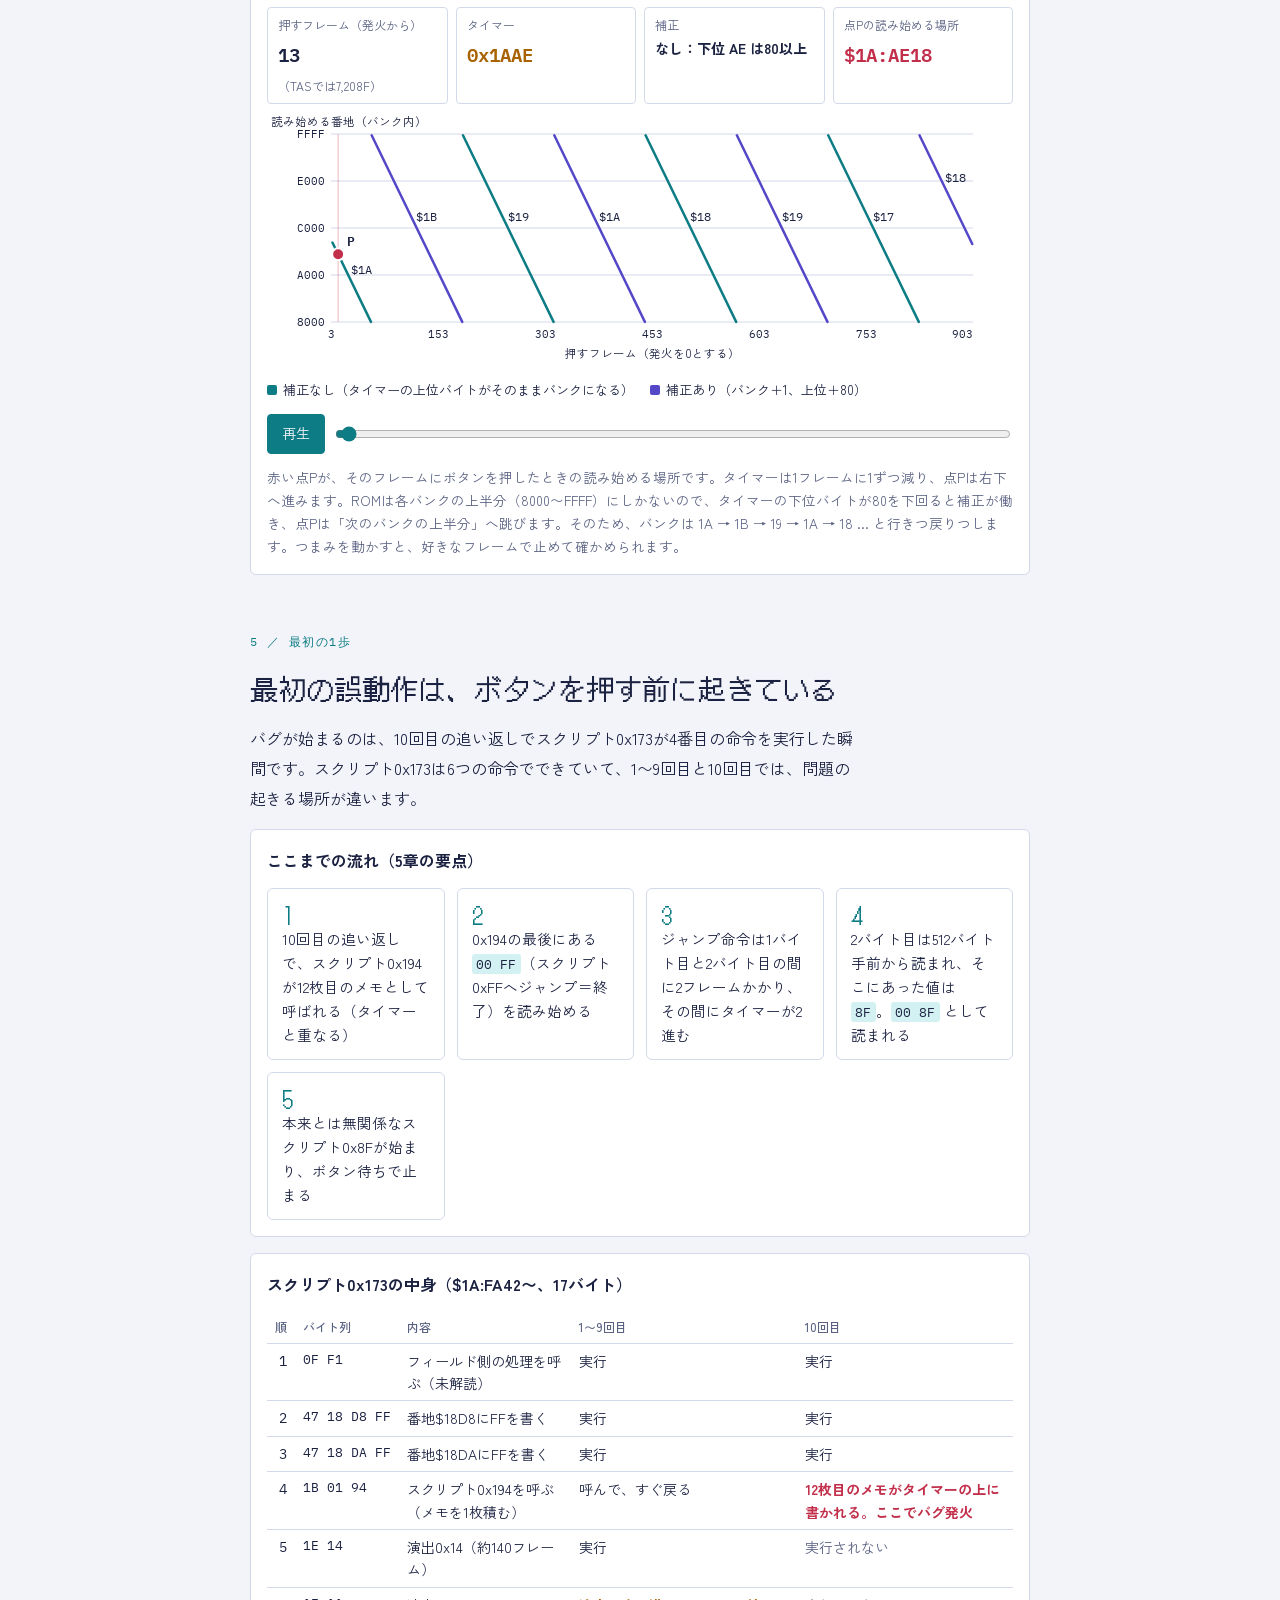
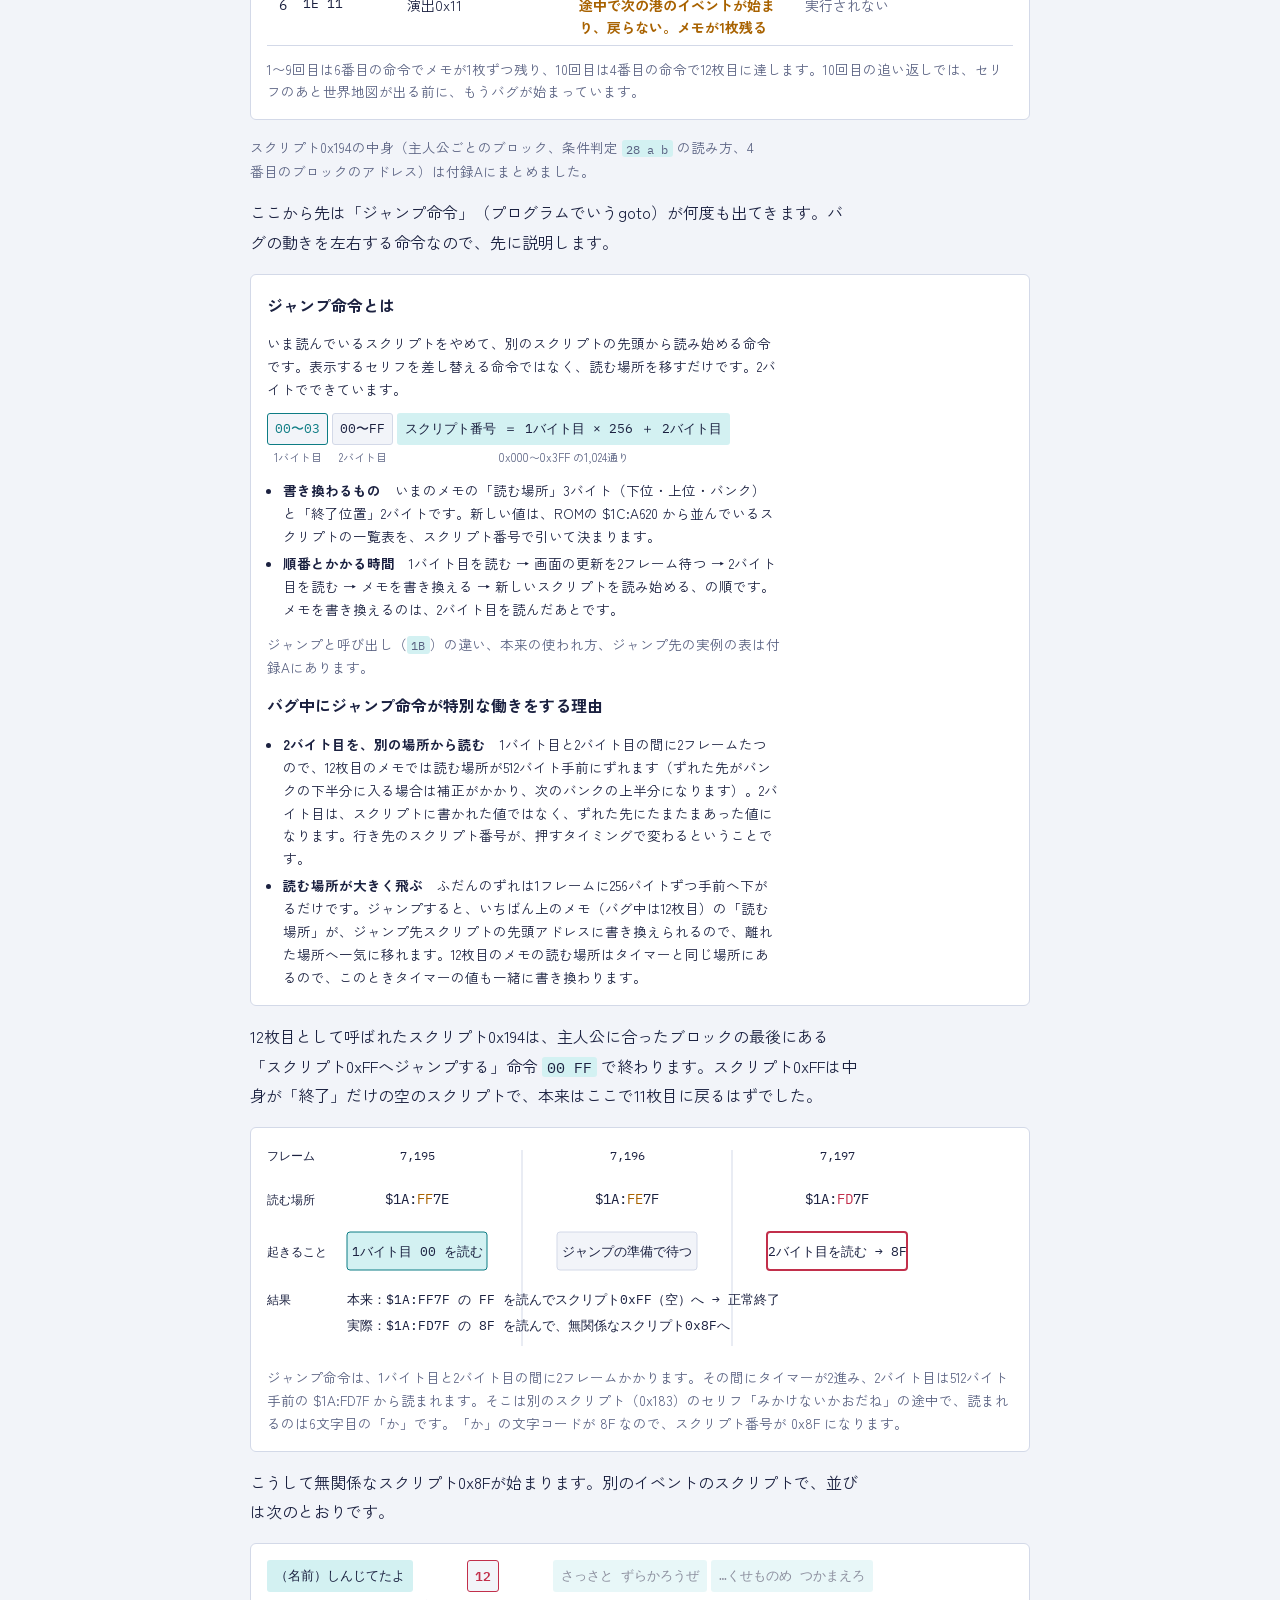
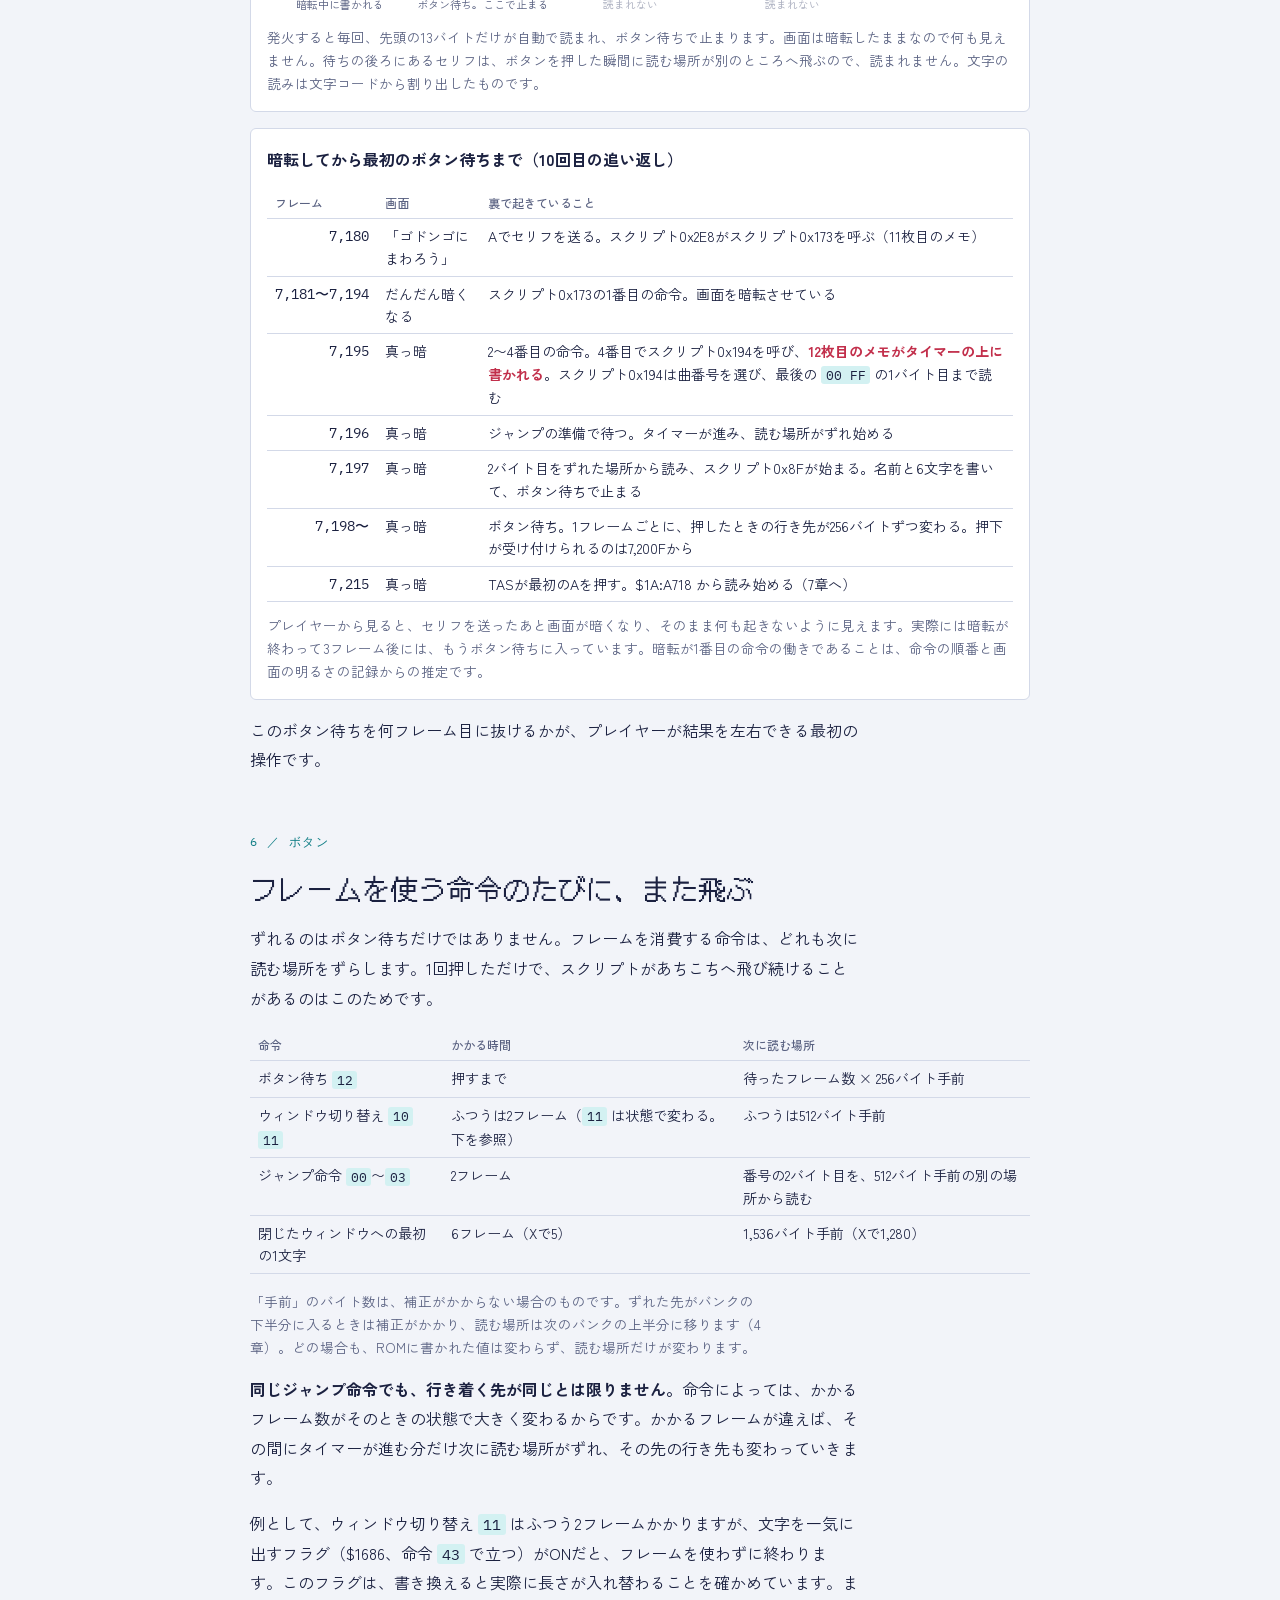
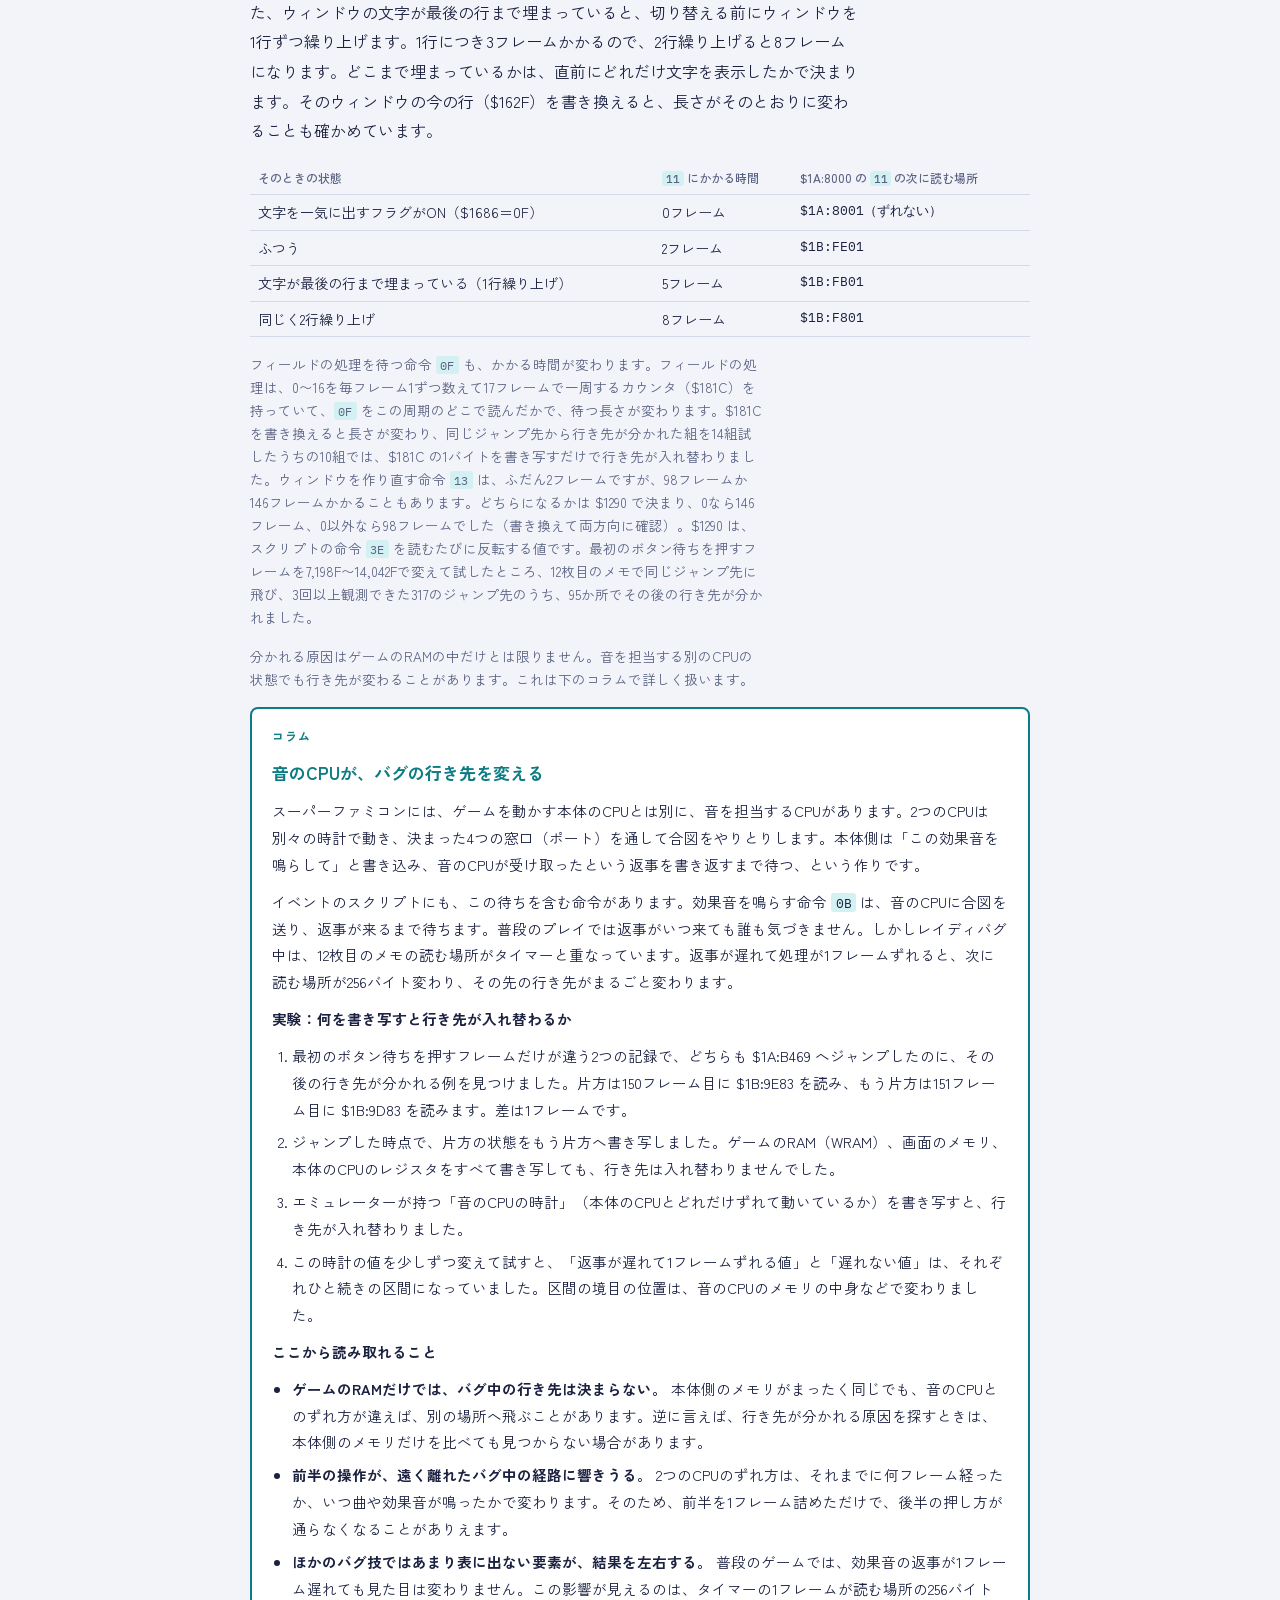
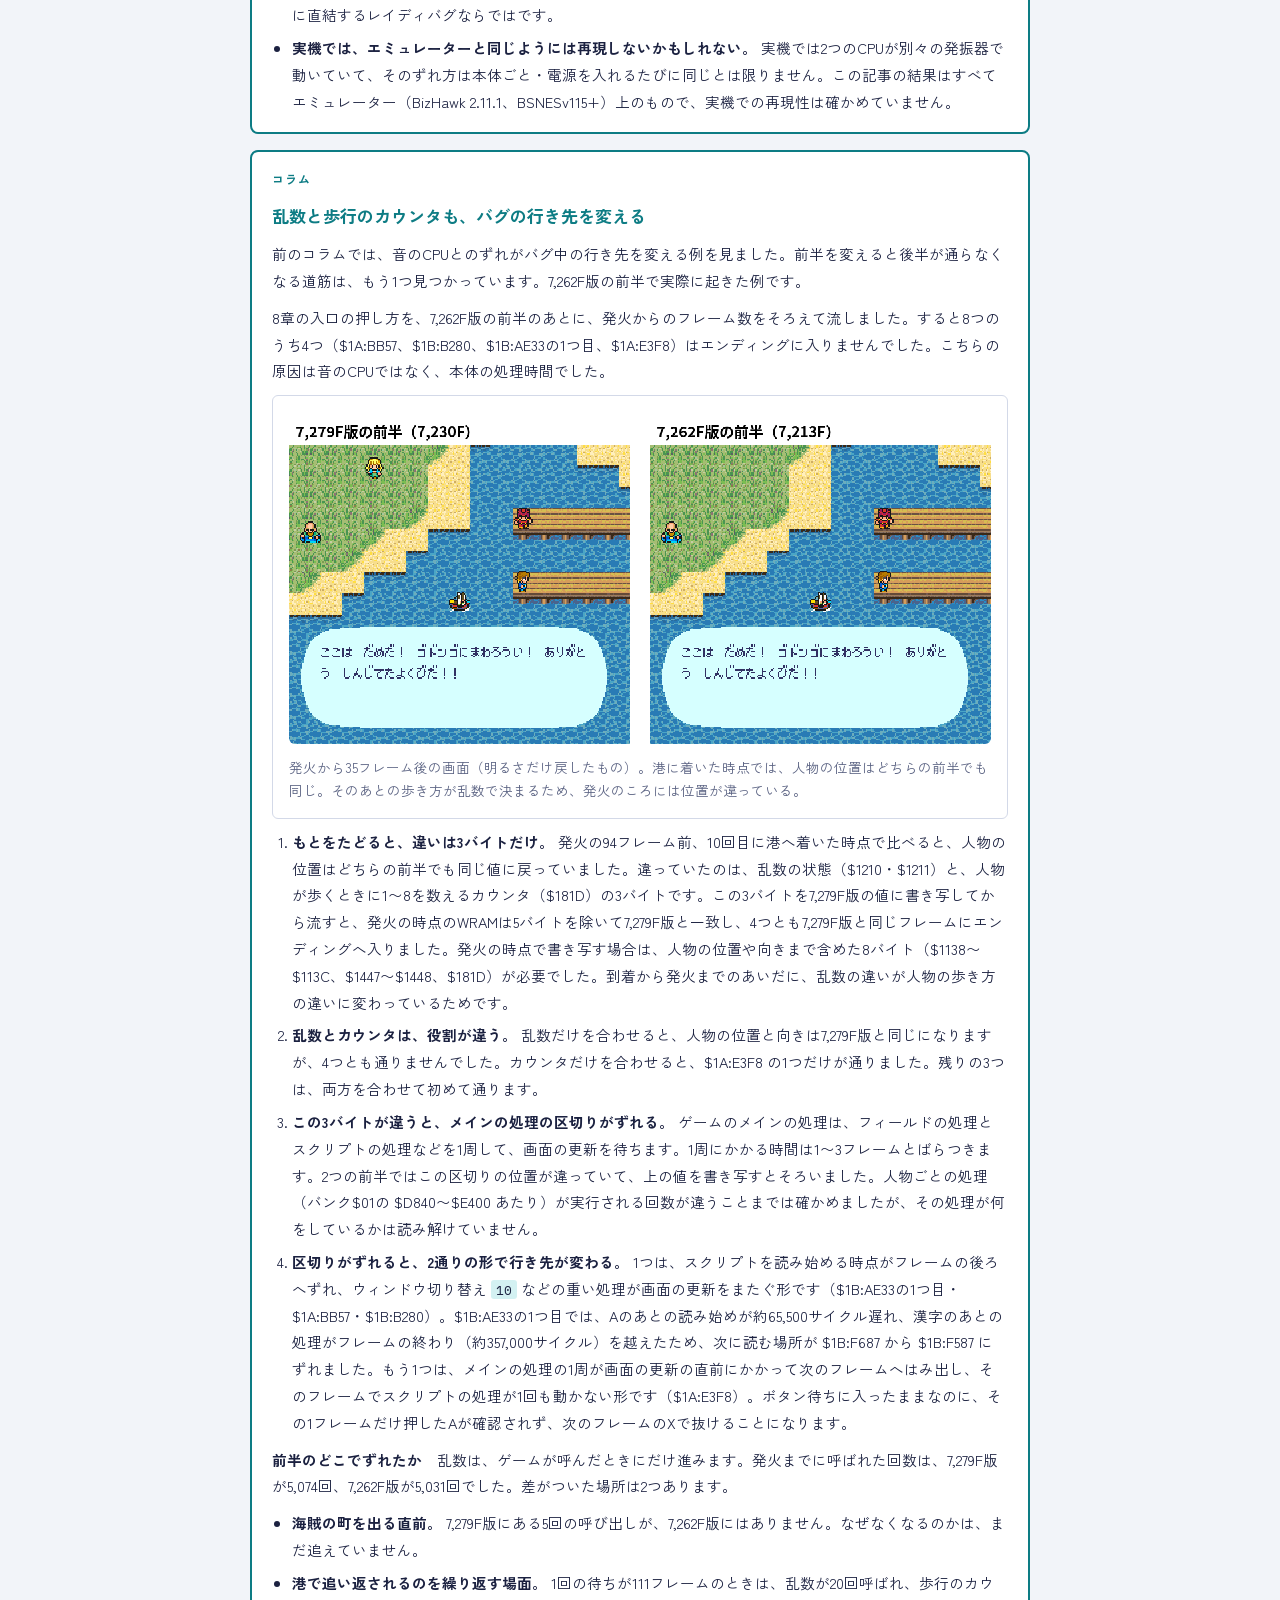
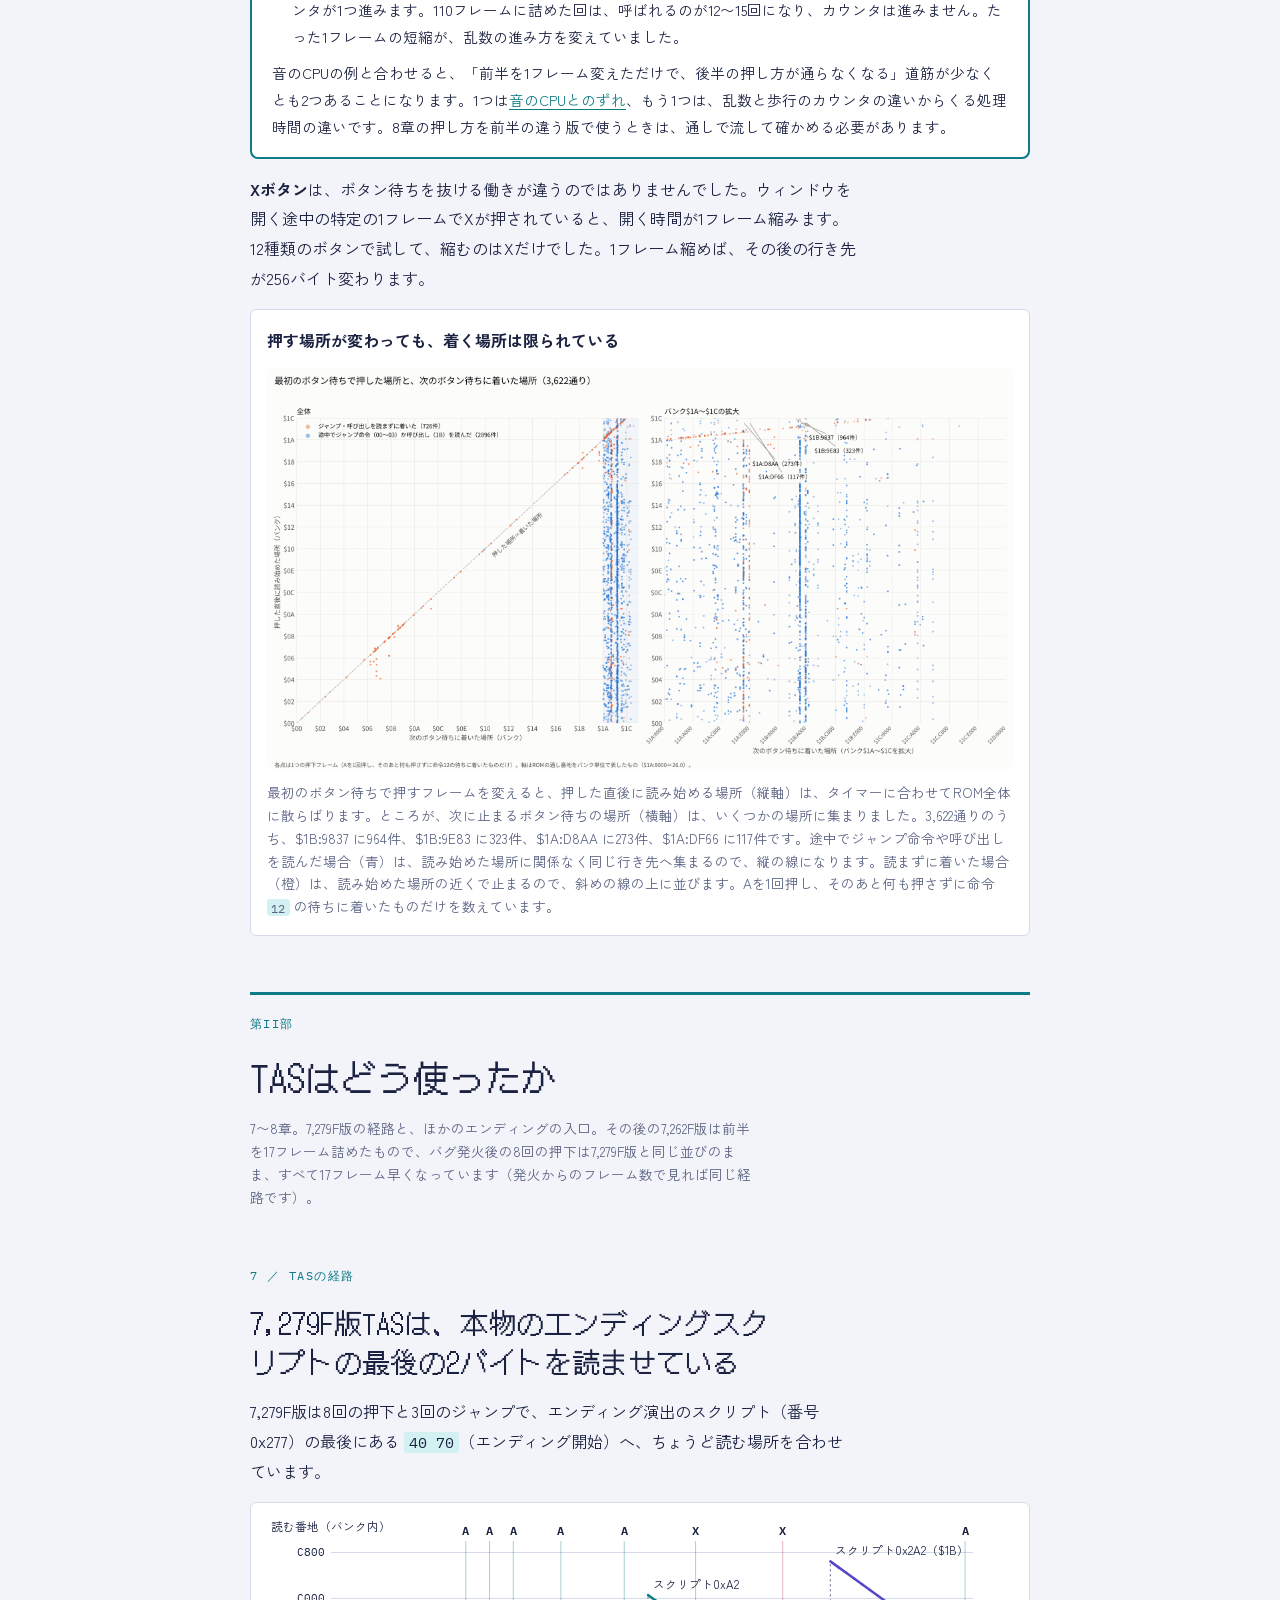
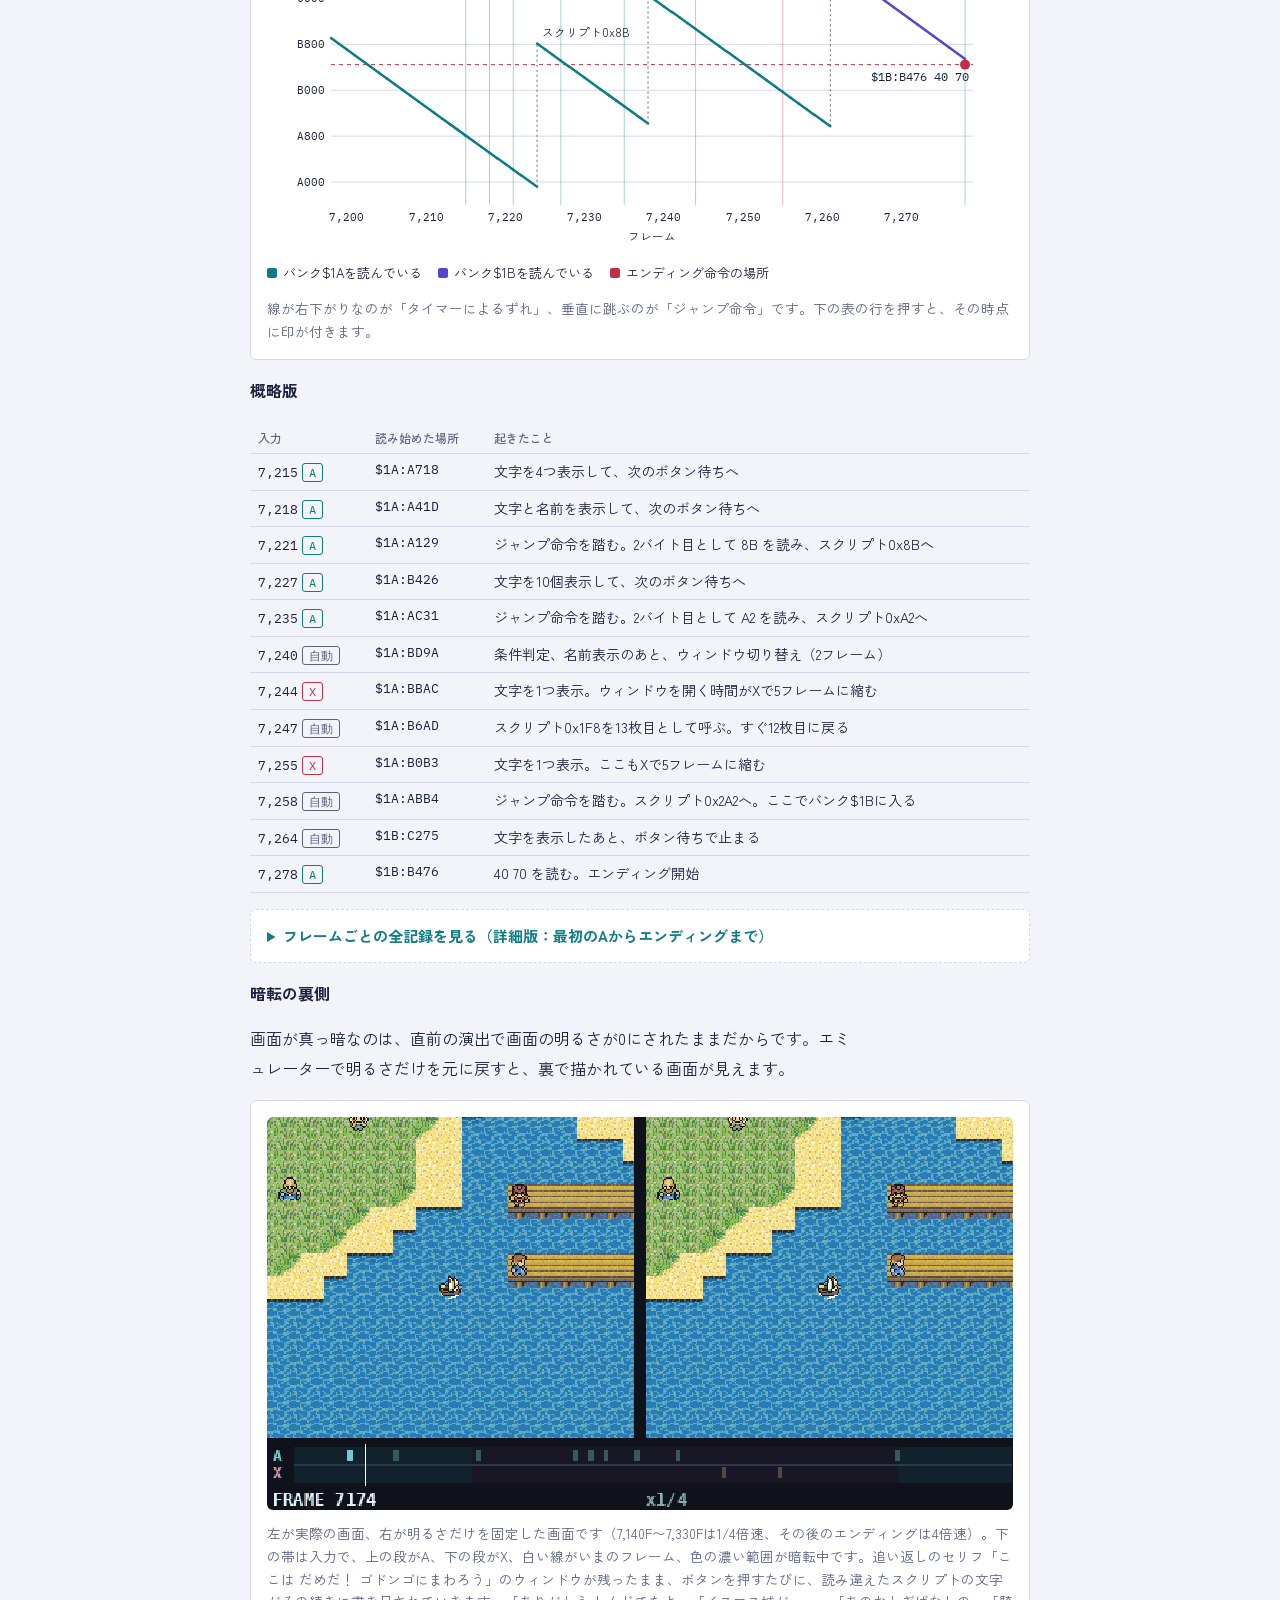
==== commit c1e19d6b: "記事: コラムを2つに分け、乱数と歩行カウンタの話に見出しを付けた Co-Authored-By: Claude Fable 5.2 <noreply@anthropic.com> Claude-Se" ====
--- a/docs/lady-bug/index.html
+++ b/docs/lady-bug/index.html
@@ -456,7 +456,12 @@
       <li><b>ほかのバグ技ではあまり表に出ない要素が、結果を左右する。</b> 普段のゲームでは、効果音の返事が1フレーム遅れても見た目は変わりません。この影響が見えるのは、タイマーの1フレームが読む場所の256バイトに直結するレイディバグならではです。</li>
       <li><b>実機では、エミュレーターと同じようには再現しないかもしれない。</b> 実機では2つのCPUが別々の発振器で動いていて、そのずれ方は本体ごと・電源を入れるたびに同じとは限りません。この記事の結果はすべてエミュレーター（BizHawk 2.11.1、BSNESv115+）上のもので、実機での再現性は確かめていません。</li>
     </ul>
-    <p><b>前半を変えたときに通らなくなった例（7,262F版）</b>　8章の入口の押し方を、7,262F版の前半のあとに、発火からのフレーム数をそろえて流しました。すると8つのうち4つ（$1A:BB57、$1B:B280、$1B:AE33の1つ目、$1A:E3F8）はエンディングに入りませんでした。こちらの原因は音のCPUではなく、本体の処理時間でした。</p>
+  </section>
+  <section class="column" id="column-rng">
+    <div class="ctag">コラム</div>
+    <h3>乱数と歩行のカウンタも、バグの行き先を変える</h3>
+    <p>前のコラムでは、音のCPUとのずれがバグ中の行き先を変える例を見ました。前半を変えると後半が通らなくなる道筋は、もう1つ見つかっています。7,262F版の前半で実際に起きた例です。</p>
+    <p>8章の入口の押し方を、7,262F版の前半のあとに、発火からのフレーム数をそろえて流しました。すると8つのうち4つ（$1A:BB57、$1B:B280、$1B:AE33の1つ目、$1A:E3F8）はエンディングに入りませんでした。こちらの原因は音のCPUではなく、本体の処理時間でした。</p>
     <figure class="fig" style="margin:0"><img src="img/npc-compare-7279-7262.png" alt="暗転中の画面を明るさだけ戻して並べたもの。左の7,279F版の前半では上の草地に金髪の人物がいるが、右の7,262F版の前半ではいない。" style="width:100%;height:auto;image-rendering:pixelated;border-radius:6px"><figcaption>発火から35フレーム後の画面（明るさだけ戻したもの）。港に着いた時点では、人物の位置はどちらの前半でも同じ。そのあとの歩き方が乱数で決まるため、発火のころには位置が違っている。</figcaption></figure>
     <ol>
       <li><b>もとをたどると、違いは3バイトだけ。</b> 発火の94フレーム前、10回目に港へ着いた時点で比べると、人物の位置はどちらの前半でも同じ値に戻っていました。違っていたのは、乱数の状態（$1210・$1211）と、人物が歩くときに1〜8を数えるカウンタ（$181D）の3バイトです。この3バイトを7,279F版の値に書き写してから流すと、発火の時点のWRAMは5バイトを除いて7,279F版と一致し、4つとも7,279F版と同じフレームにエンディングへ入りました。発火の時点で書き写す場合は、人物の位置や向きまで含めた8バイト（$1138〜$113C、$1447〜$1448、$181D）が必要でした。到着から発火までのあいだに、乱数の違いが人物の歩き方の違いに変わっているためです。</li>
@@ -469,7 +474,7 @@
       <li><b>海賊の町を出る直前。</b> 7,279F版にある5回の呼び出しが、7,262F版にはありません。なぜなくなるのかは、まだ追えていません。</li>
       <li><b>港で追い返されるのを繰り返す場面。</b> 1回の待ちが111フレームのときは、乱数が20回呼ばれ、歩行のカウンタが1つ進みます。110フレームに詰めた回は、呼ばれるのが12〜15回になり、カウンタは進みません。たった1フレームの短縮が、乱数の進み方を変えていました。</li>
     </ul>
-    <p>音のCPUの例と合わせると、「前半を1フレーム変えただけで、後半の押し方が通らなくなる」道筋が少なくとも2つあることになります。1つは音のCPUとのずれ、もう1つは、乱数と歩行のカウンタの違いからくる処理時間の違いです。8章の押し方を前半の違う版で使うときは、通しで流して確かめる必要があります。</p>
+    <p>音のCPUの例と合わせると、「前半を1フレーム変えただけで、後半の押し方が通らなくなる」道筋が少なくとも2つあることになります。1つは<a href="#column-apu">音のCPUとのずれ</a>、もう1つは、乱数と歩行のカウンタの違いからくる処理時間の違いです。8章の押し方を前半の違う版で使うときは、通しで流して確かめる必要があります。</p>
   </section>
   <p><b>Xボタン</b>は、ボタン待ちを抜ける働きが違うのではありませんでした。ウィンドウを開く途中の特定の1フレームでXが押されていると、開く時間が1フレーム縮みます。12種類のボタンで試して、縮むのはXだけでした。1フレーム縮めば、その後の行き先が256バイト変わります。</p>
   <figure class="fig">
@@ -624,7 +629,7 @@
       <tr><td><span class="mono">$1B:AF88</span><br><span class="muted small">40 70</span></td><td class="mono small">7,209F A、7,216F A、7,237F A、7,249F A、7,252F A、7,466F A</td><td class="n">6</td><td class="n">271<br><span class="muted small">TASでは7,466F</span></td></tr>
       </tbody>
     </table></div>
-    <figcaption>「最後の入力」は、発火（12枚目のメモが書き換わるフレーム、TASでは7,195F）を0として数えたフレームです。「TASでは」の値は、入力ファイルの行の番号（0始まり）です。<code>40 70</code> の経路は、どれも最後のAを押したフレーム、または数フレーム後にエンディングの処理（<span class="mono">$03:8D63</span>）へ入ることを、最初から通しで実行して確かめました。<code>40 6F</code> の経路（$1A:BB57）は、7,289Fに <code>40</code> を読んでエピローグから始まり、エンディングの処理に入るのは7,999Fです。$1A:BB57・$1B:B280・$1B:AE33の1つ目・$1A:E3F8・$1B:AF88 の経路は、別のチャットで行った探索（文字の表示中のXを含む）の結果を、こちらで最初から通しで実行して確かめたものです。X は、ボタン待ちではなく、文字を書いている途中で押すものです（TASの7,244F・7,255F など）。B はボタン待ちで押していて、A と同じくボタン待ちを抜けます。$1A:BB57 と $1B:AE33 の1つ目の経路は、もとの探索結果では7,199FにもAを押していましたが、最初のボタン待ちが押下を受け付けるのは7,200Fからなので（5章）、このAは何も起こしません。外しても同じフレームにエンディングへ入ることを確かめたので、表からは外しています。$1B:AE33 へ入る2つ目の経路は押下が3回で、見つかっている中で最も少ない操作です。$1B:B1BE の経路は、ランダムに押した試行でたまたま見つかったものを、必要な押下だけに絞りました。これらの押し方は7,279F版の前半を前提にしています。7,262F版の前半のあとに、発火からのフレーム数をそろえて流すと、$1B:B0B3、$1B:AE33の2つ目、$1B:B1BE、$1B:AF88 は同じように入りましたが、残りの4つは入りませんでした（<a href="#column-apu">コラム</a>）。</figcaption>
+    <figcaption>「最後の入力」は、発火（12枚目のメモが書き換わるフレーム、TASでは7,195F）を0として数えたフレームです。「TASでは」の値は、入力ファイルの行の番号（0始まり）です。<code>40 70</code> の経路は、どれも最後のAを押したフレーム、または数フレーム後にエンディングの処理（<span class="mono">$03:8D63</span>）へ入ることを、最初から通しで実行して確かめました。<code>40 6F</code> の経路（$1A:BB57）は、7,289Fに <code>40</code> を読んでエピローグから始まり、エンディングの処理に入るのは7,999Fです。$1A:BB57・$1B:B280・$1B:AE33の1つ目・$1A:E3F8・$1B:AF88 の経路は、別のチャットで行った探索（文字の表示中のXを含む）の結果を、こちらで最初から通しで実行して確かめたものです。X は、ボタン待ちではなく、文字を書いている途中で押すものです（TASの7,244F・7,255F など）。B はボタン待ちで押していて、A と同じくボタン待ちを抜けます。$1A:BB57 と $1B:AE33 の1つ目の経路は、もとの探索結果では7,199FにもAを押していましたが、最初のボタン待ちが押下を受け付けるのは7,200Fからなので（5章）、このAは何も起こしません。外しても同じフレームにエンディングへ入ることを確かめたので、表からは外しています。$1B:AE33 へ入る2つ目の経路は押下が3回で、見つかっている中で最も少ない操作です。$1B:B1BE の経路は、ランダムに押した試行でたまたま見つかったものを、必要な押下だけに絞りました。これらの押し方は7,279F版の前半を前提にしています。7,262F版の前半のあとに、発火からのフレーム数をそろえて流すと、$1B:B0B3、$1B:AE33の2つ目、$1B:B1BE、$1B:AF88 は同じように入りましたが、残りの4つは入りませんでした（<a href="#column-rng">コラム</a>）。</figcaption>
   </figure>
 </section>
 
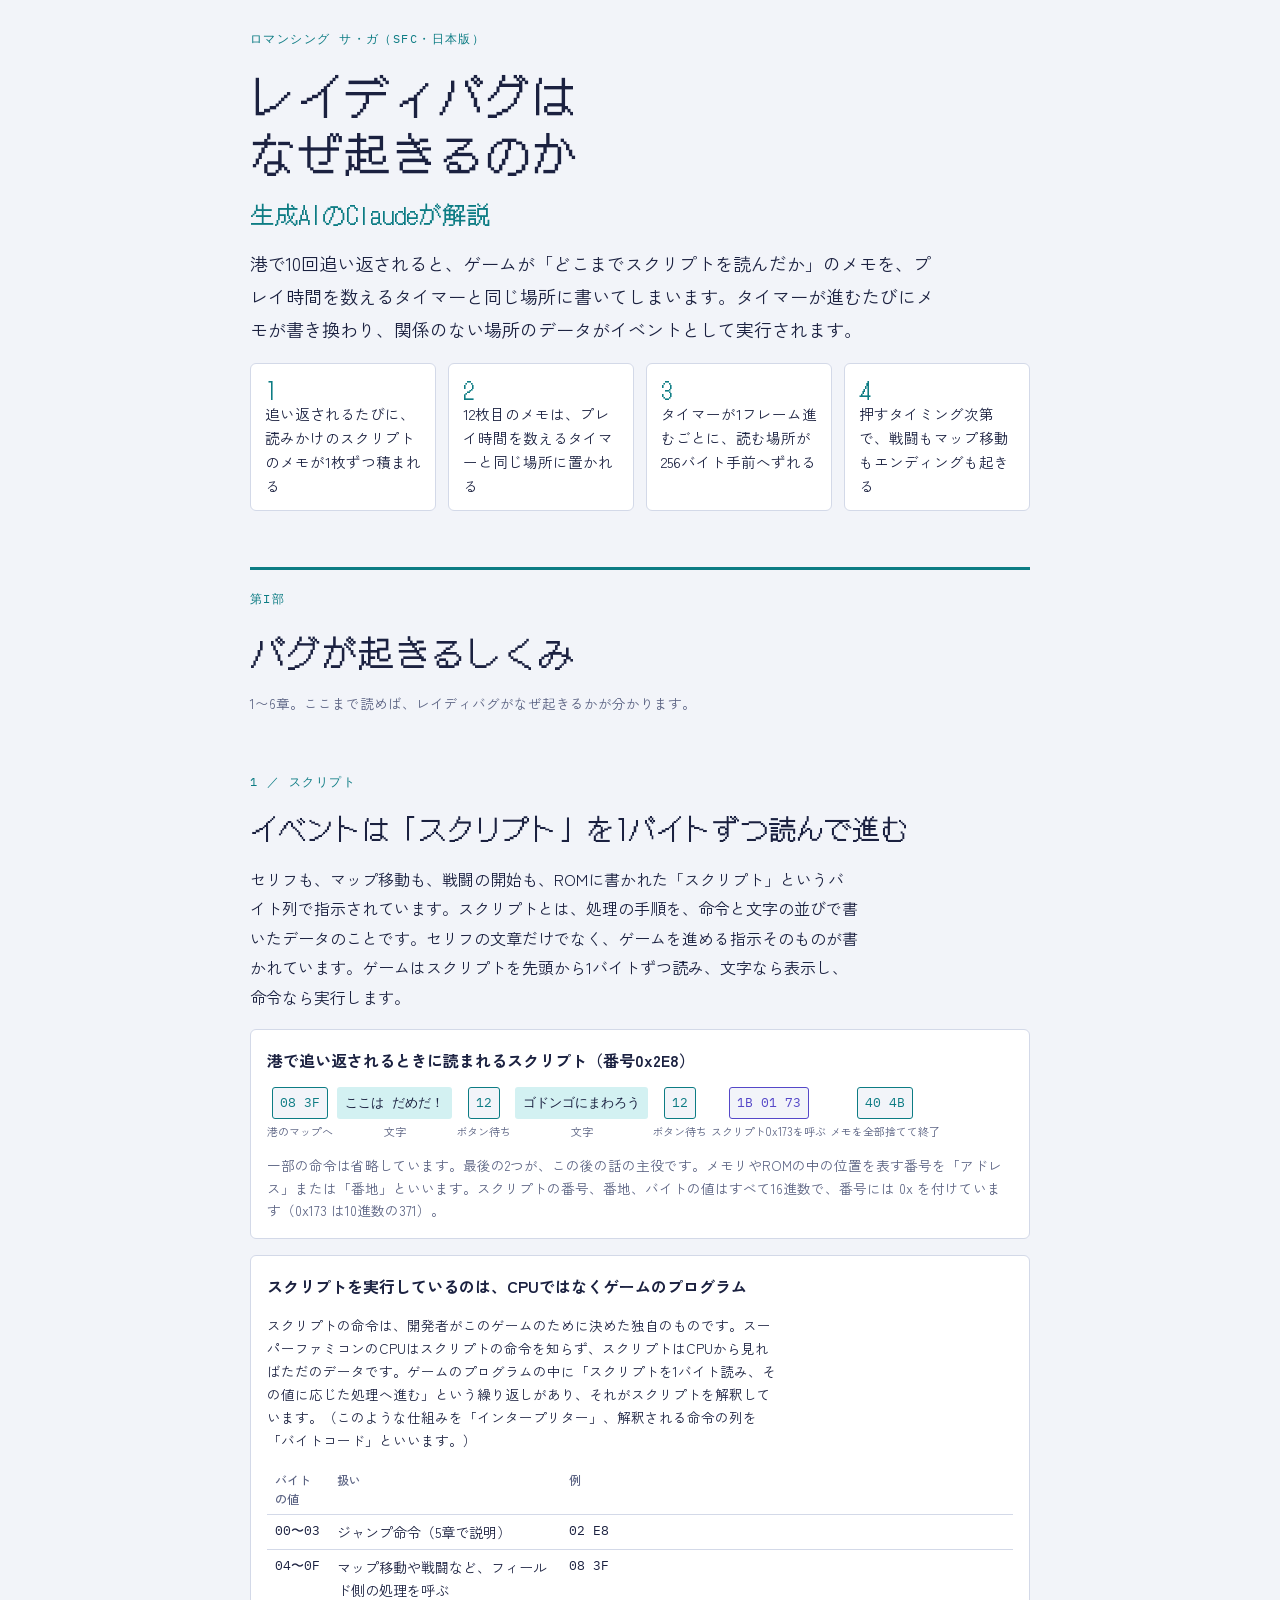
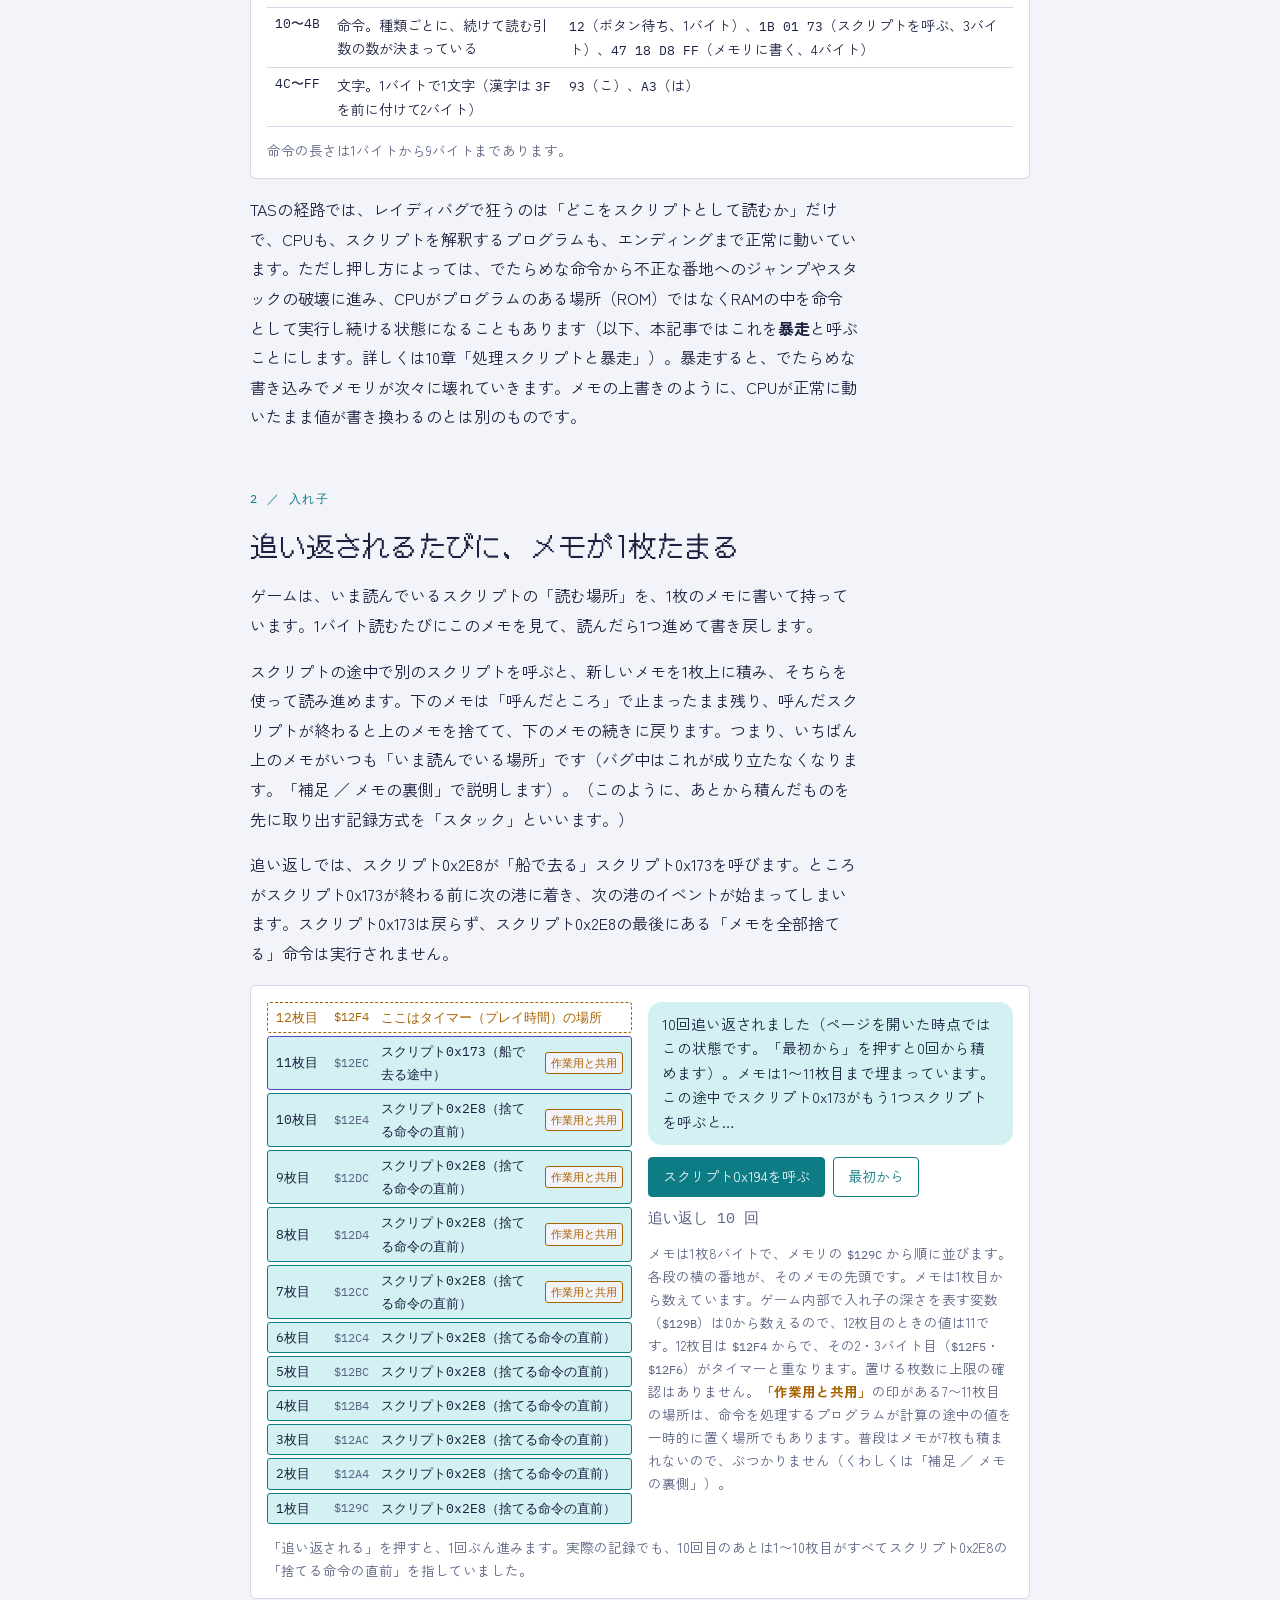
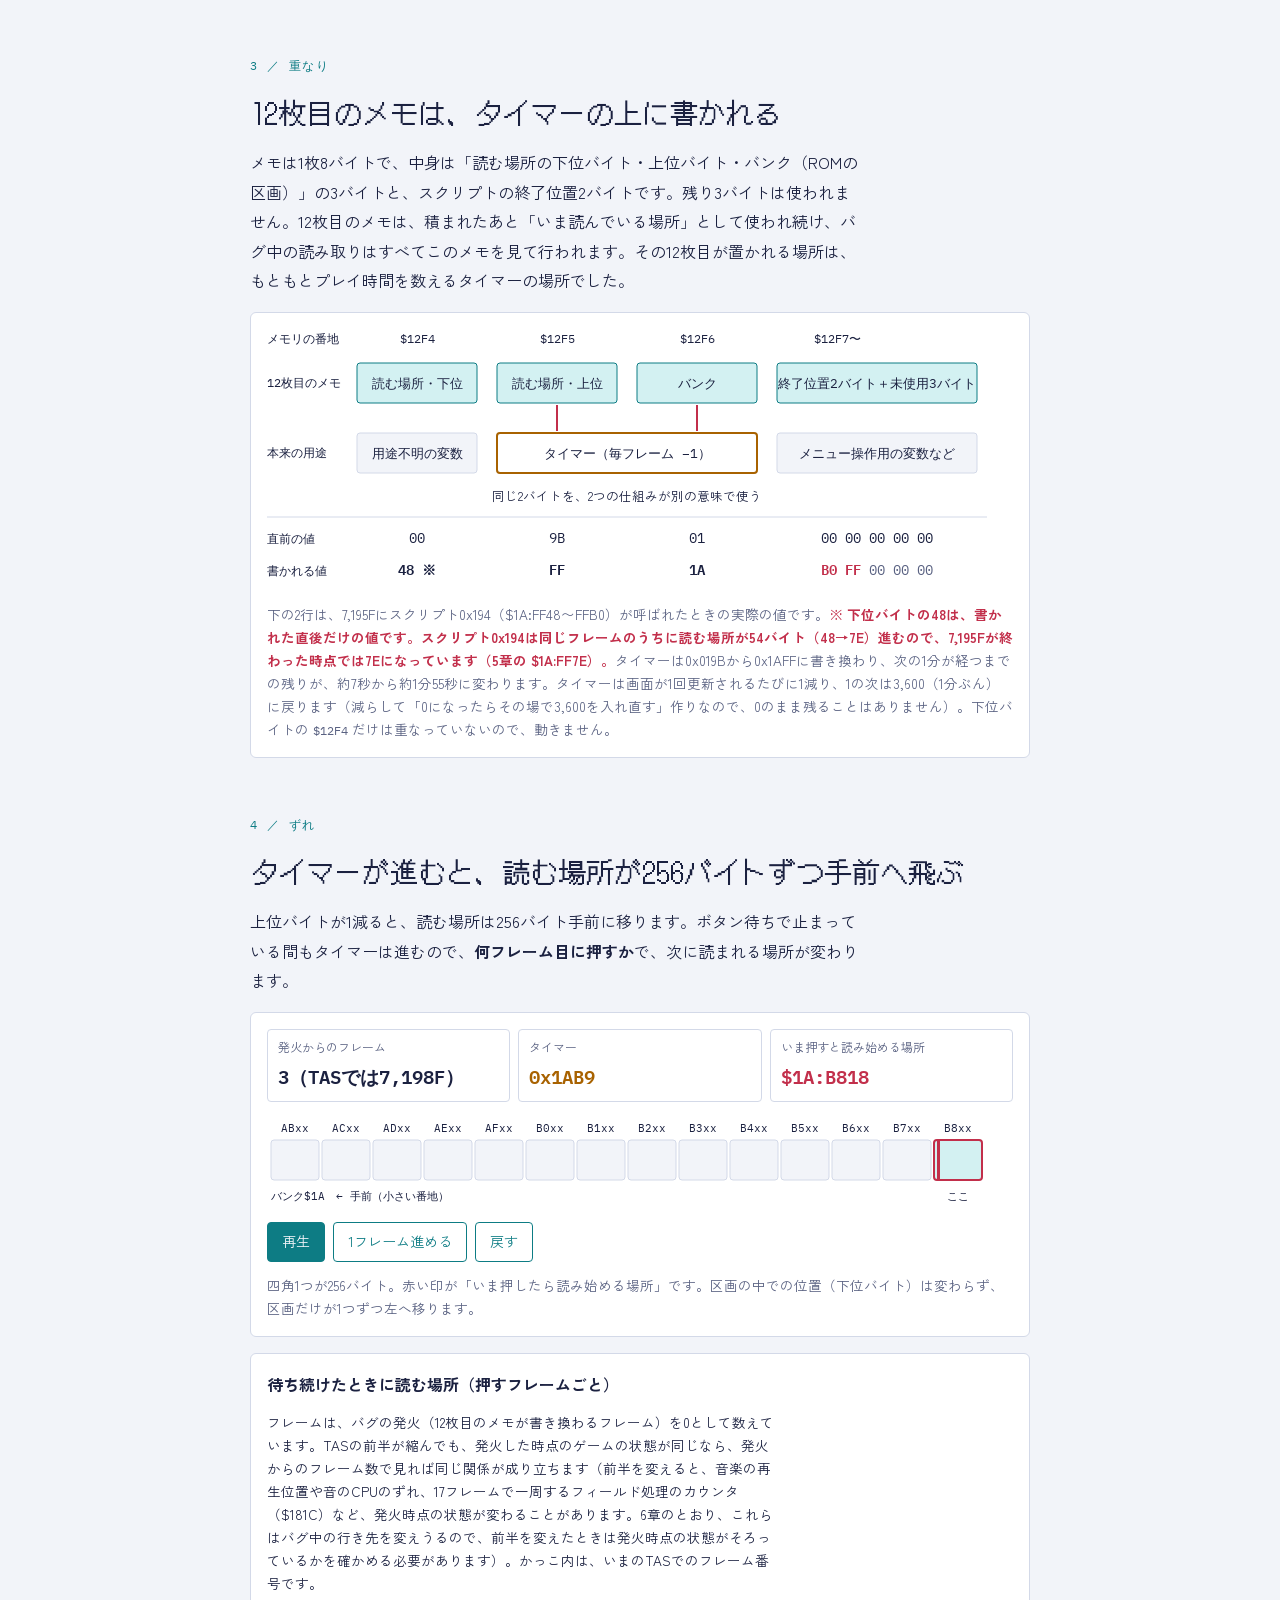
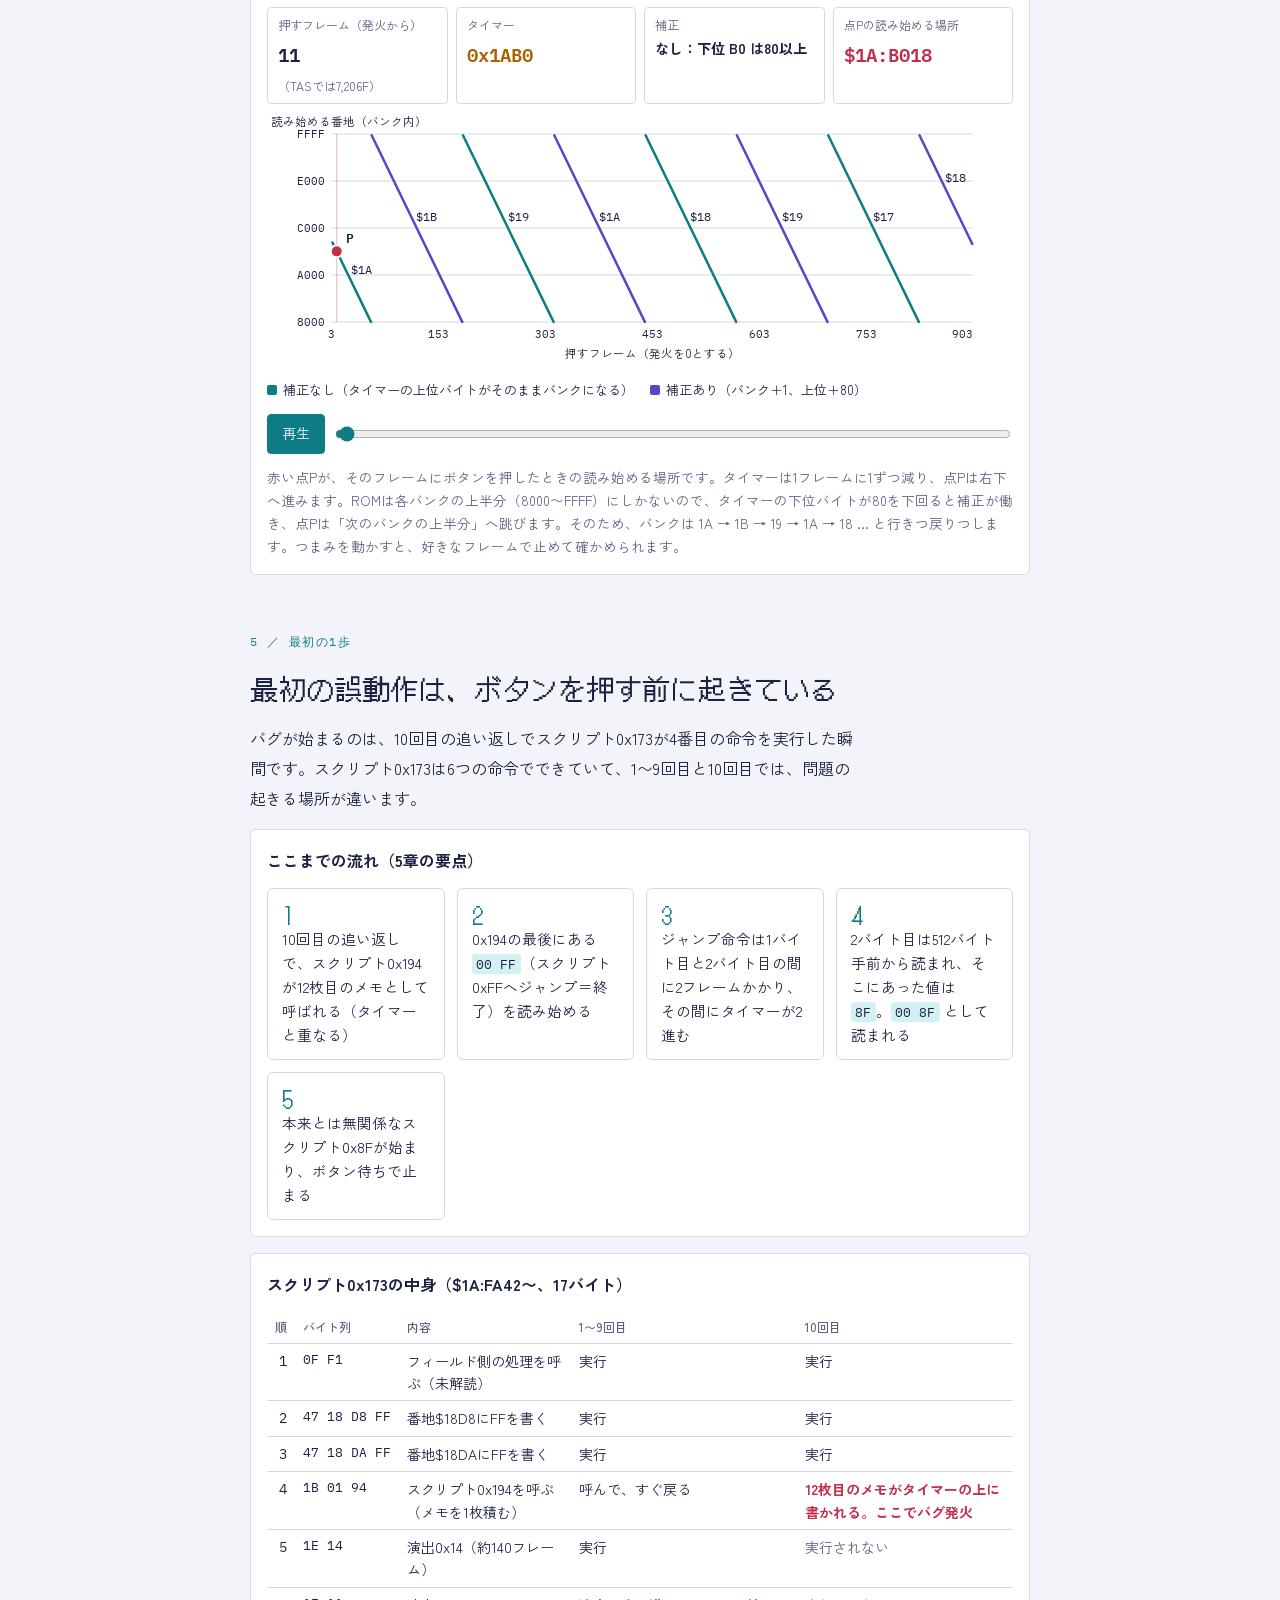
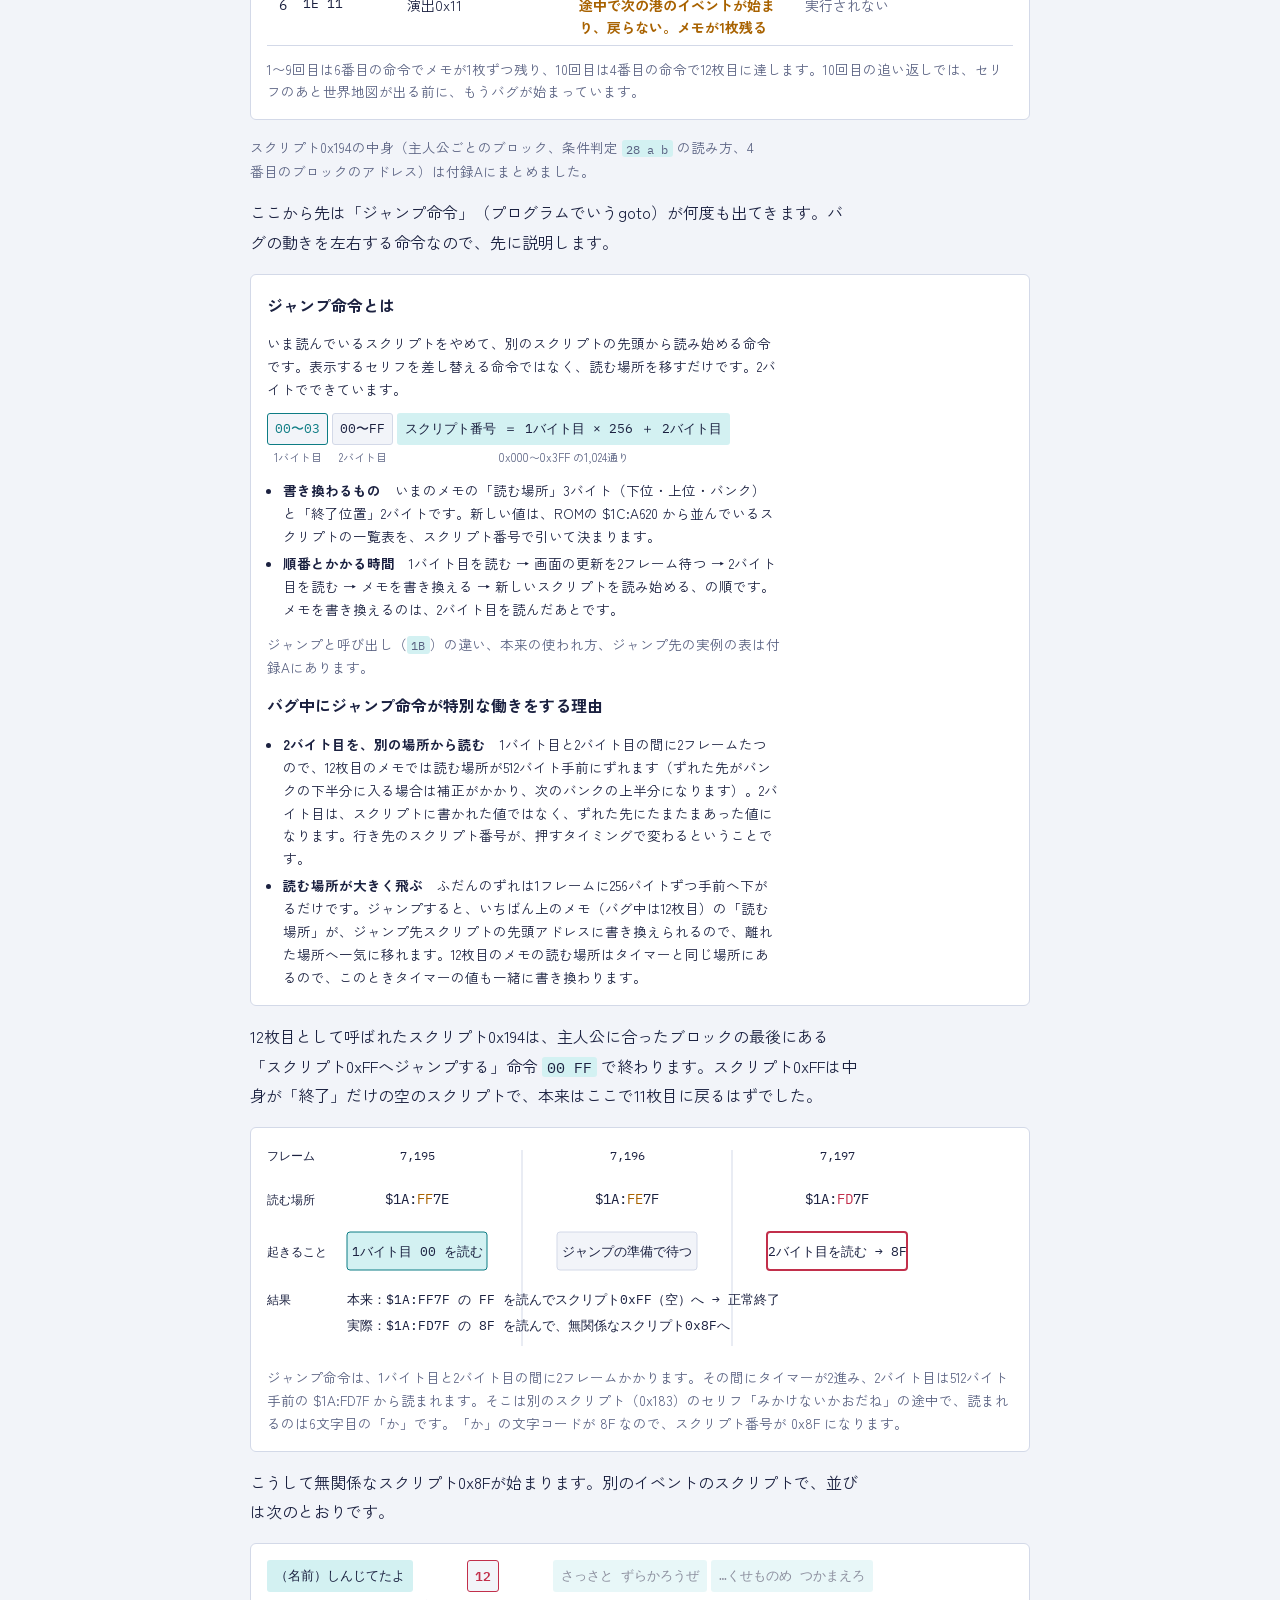
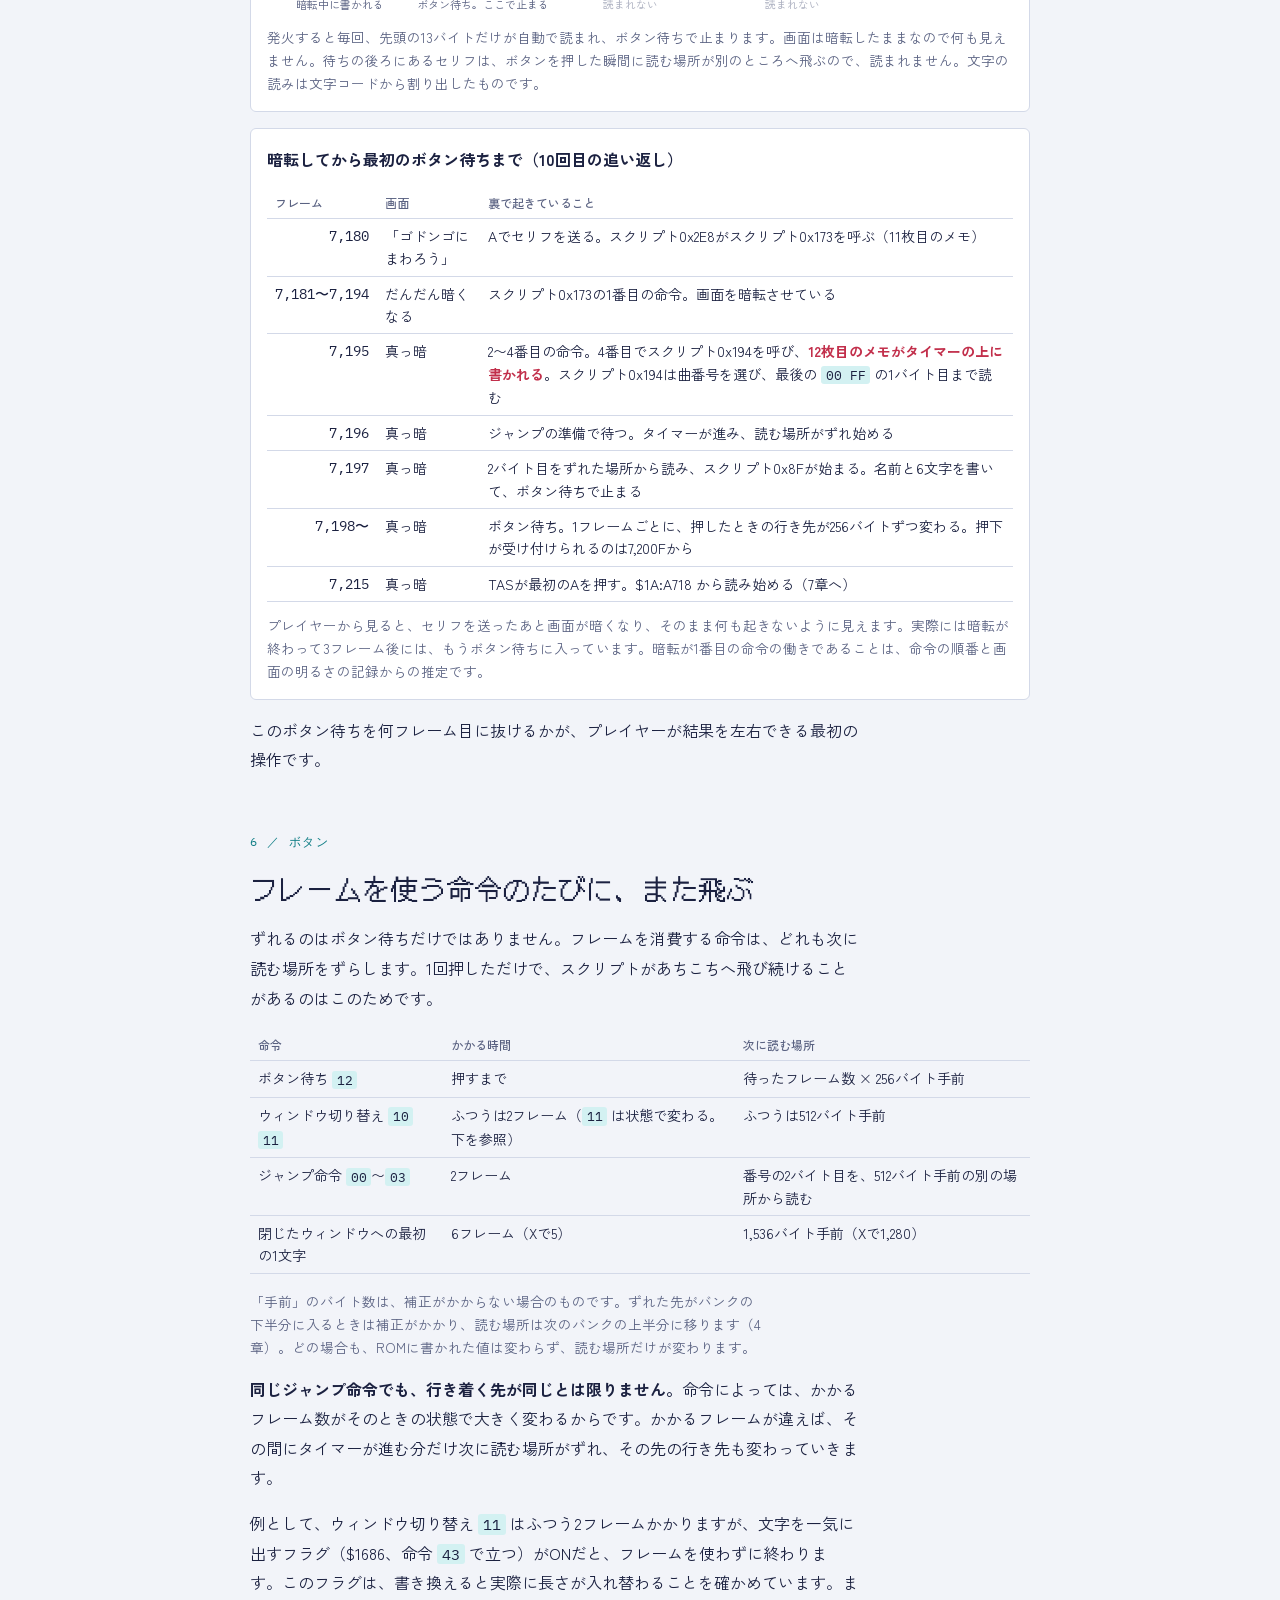
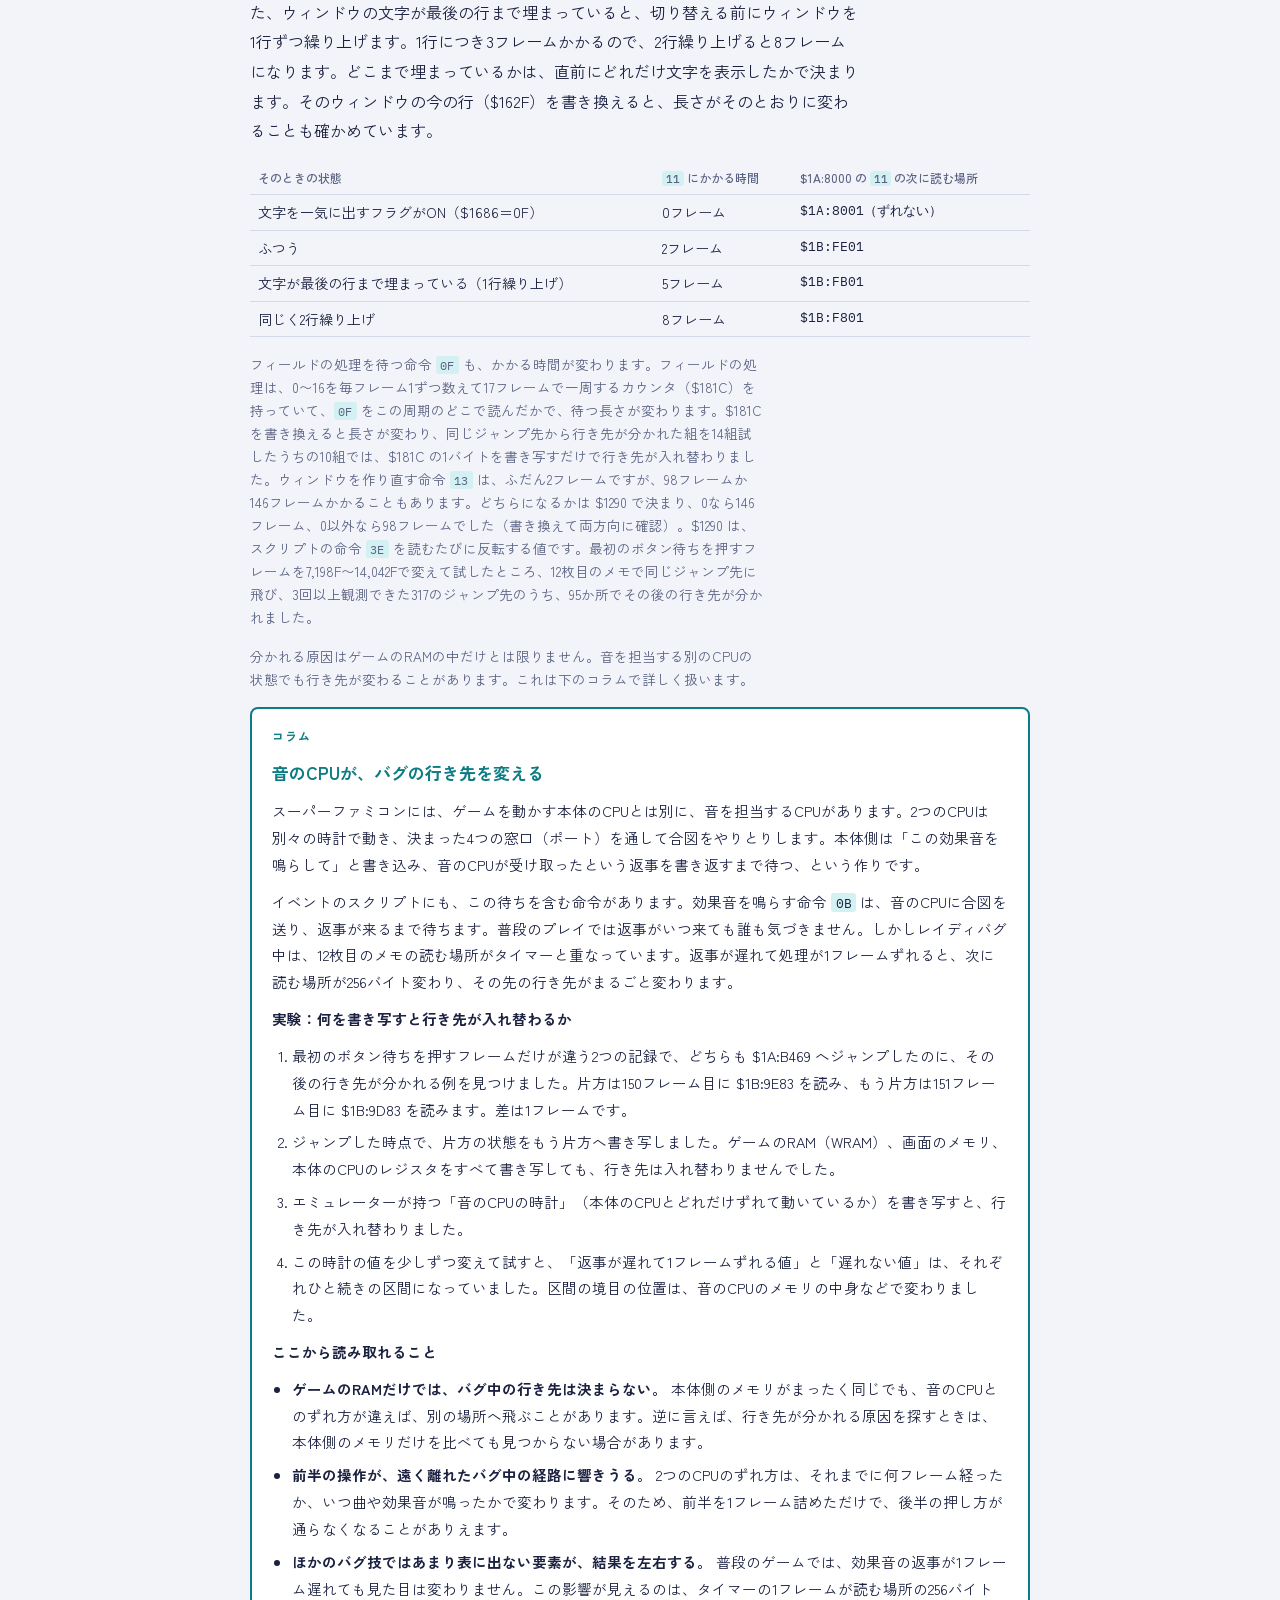
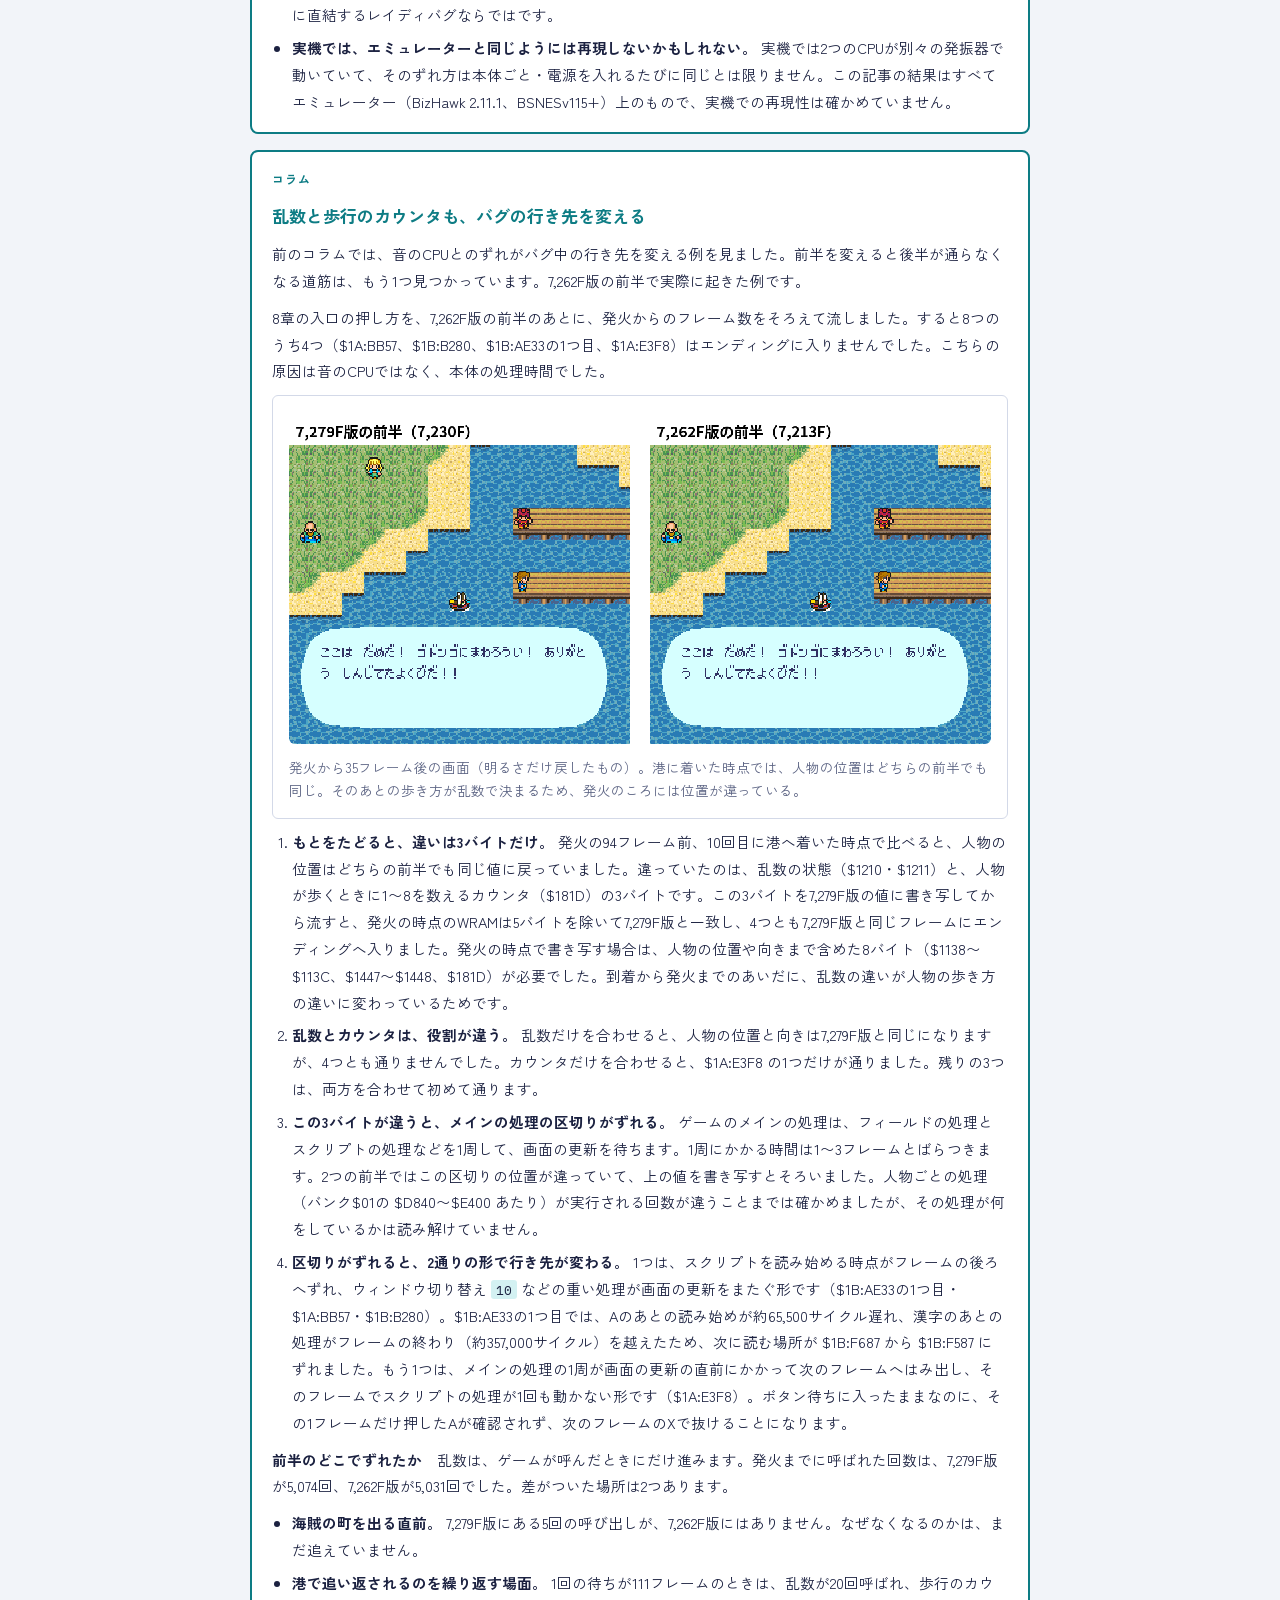
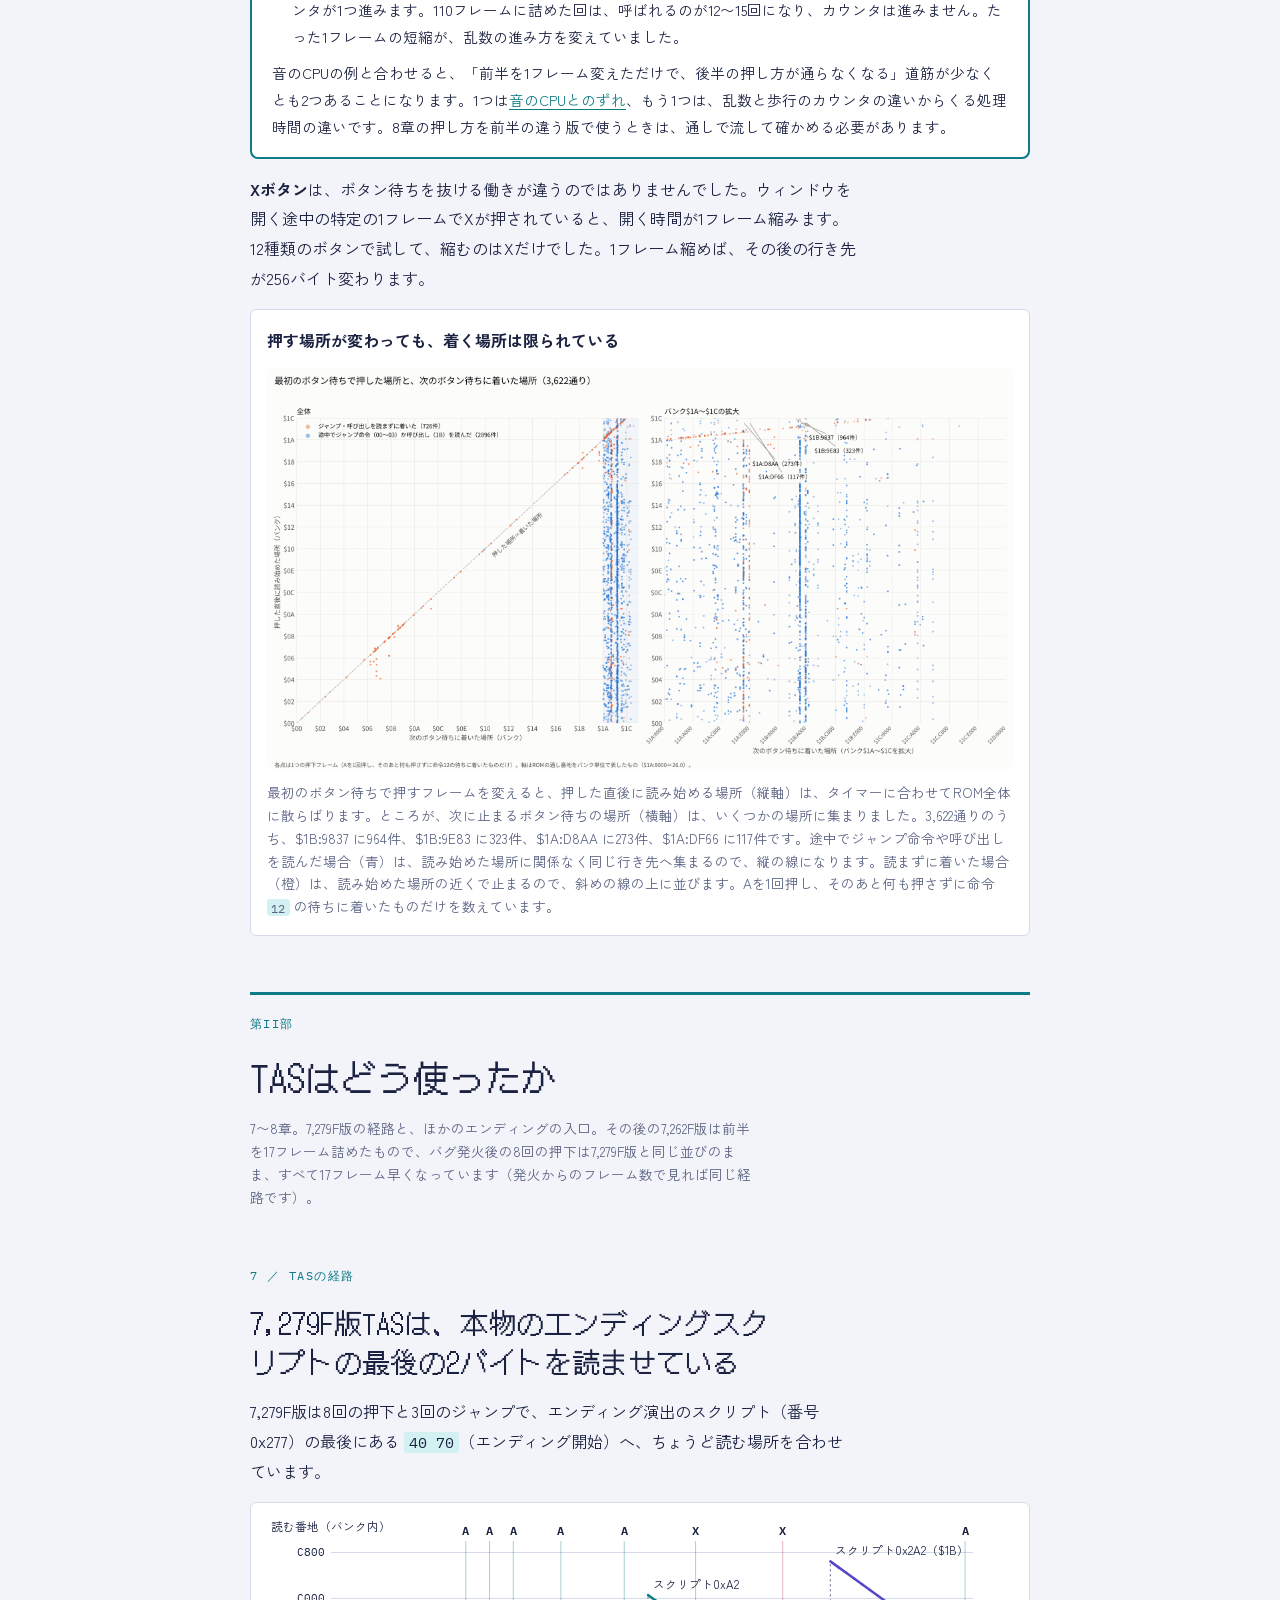
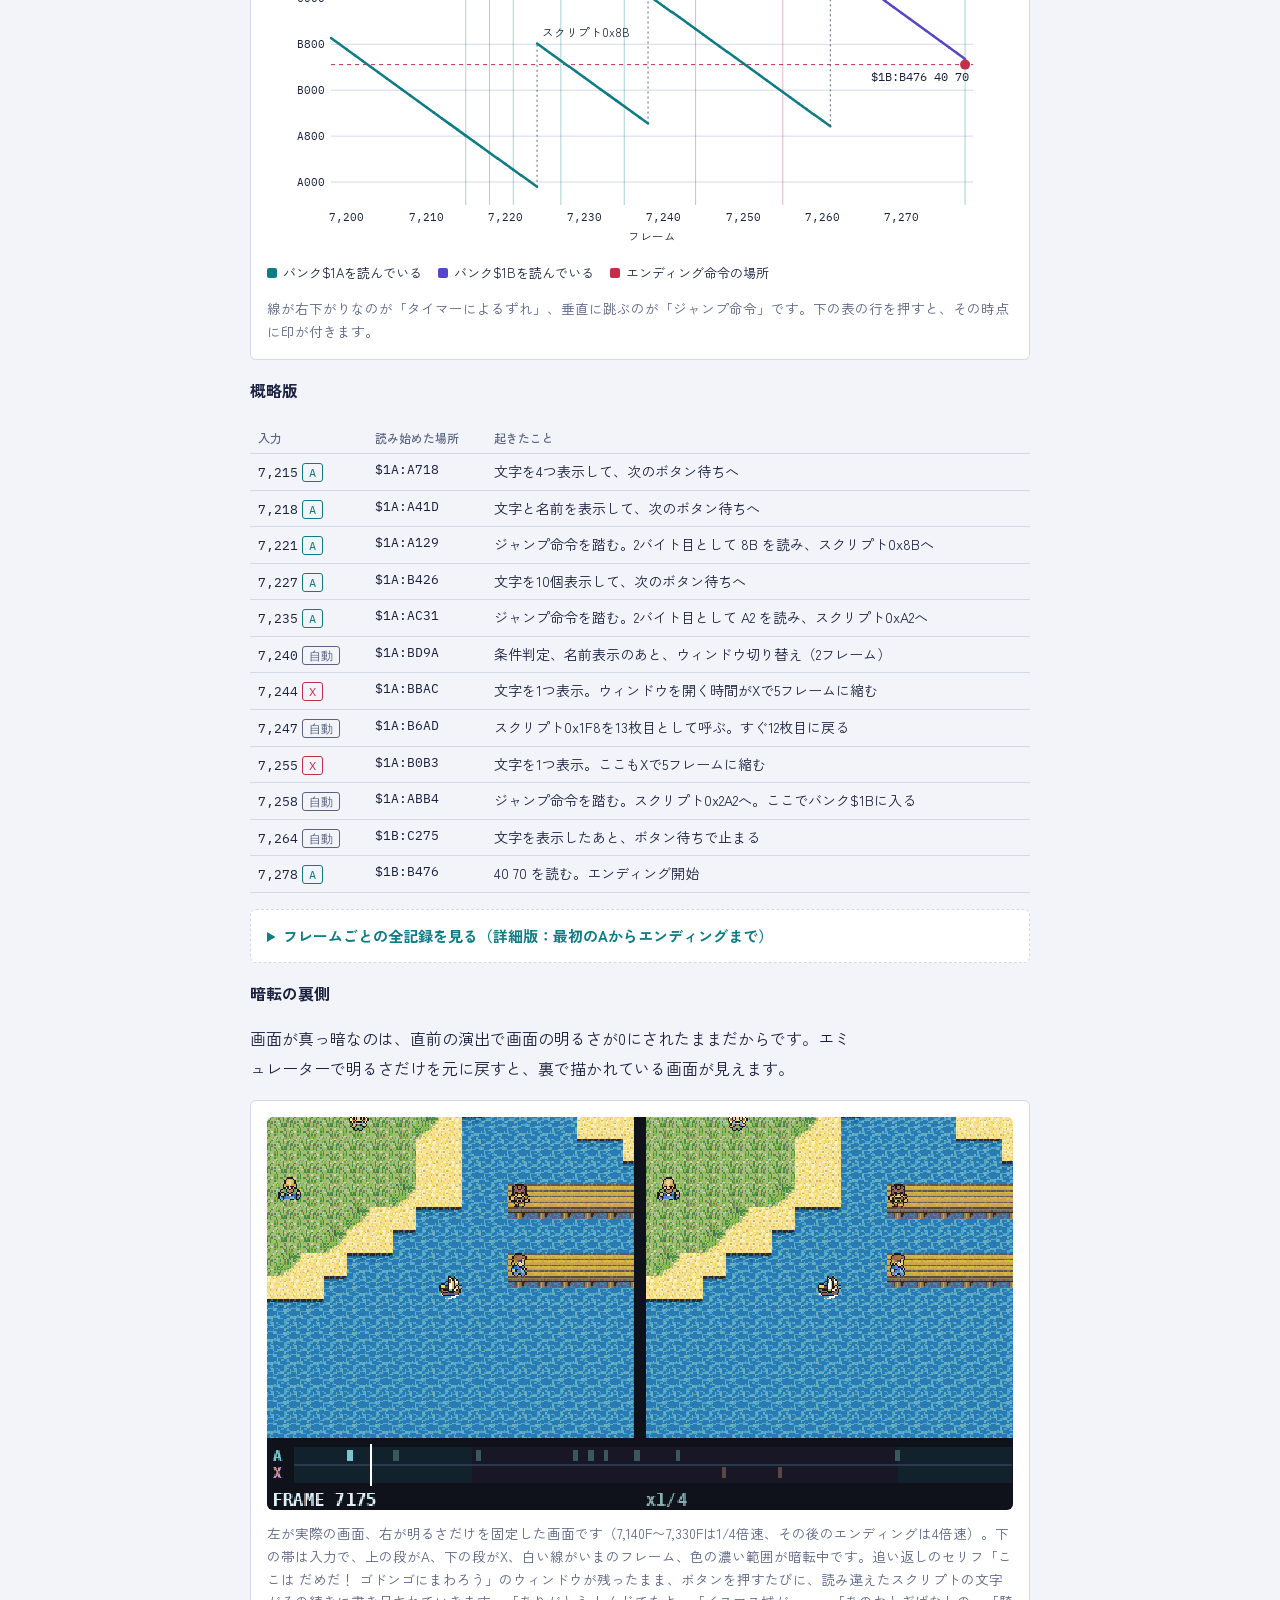
==== commit 1a17eb02: "記事: 「段」を「呼び出し元／呼び出し先」に言い換え（補足・メモの裏側） Co-Authored-By: Claude Fable 5.2 <noreply@anthropic.com> Claude" ====
--- a/docs/lady-bug/index.html
+++ b/docs/lady-bug/index.html
@@ -665,29 +665,29 @@
 
   <h3>枚数の数字が1でも、積まれたメモは読まれ続ける</h3>
   <p>2章では「いちばん上のメモが、いま読んでいる場所」と説明しました。普段はそのとおりですが、バグ中は成り立たなくなります。スクリプトを読む処理は、追い返しのたびに入れ子で呼び出されているからです。</p>
-  <p>追い返しでは「スクリプト → フィールド側の処理 → 次の港のスクリプト」と呼び出しが1段ずつ深くなります。外側の段は命令の処理の途中で止まったまま、<b>自分が読んでいたメモの位置</b>を、CPUのスタック（プログラムが「あとで戻る場所」などを積んでおく領域。メモとは別のもの）に取っておきます。読むメモが切り替わるきっかけは3つあります。</p>
+  <p>追い返しでは「スクリプト → フィールド側の処理 → 次の港のスクリプト」と呼び出しが1つずつ深くなります。スクリプトを読むプログラムが、自分自身をもう1回呼び出す形です（C言語でいえば、関数が自分自身を呼ぶ再帰にあたります）。以下、呼んだ側を<b>呼び出し元</b>、呼ばれた側を<b>呼び出し先</b>と書きます。呼び出し元は命令の処理の途中で止まったまま、<b>自分が読んでいたメモの位置</b>を、CPUのスタック（プログラムが「あとで戻る場所」などを積んでおく領域。メモとは別のもの）に保存しておきます。つまり「どこまで読んだか」の記録が、メモとCPUのスタックの2か所にあります。読むメモが切り替わるきっかけは3つあります。</p>
   <table>
     <thead><tr><th>きっかけ</th><th>次に読むメモ</th></tr></thead>
     <tbody>
       <tr><td>別のスクリプトを呼ぶ</td><td>枚数の数字（<span class="mono">$129B</span>）を1増やし、その枚数のメモ</td></tr>
       <tr><td>スクリプトが終わる（枚数が2以上）</td><td>枚数の数字を1減らし、その枚数のメモ</td></tr>
-      <tr><td>スクリプトが終わる（枚数が1）</td><td>この段を抜けて外側の段に戻る。<b>外側の段が取っておいたメモ</b>（枚数の数字は見ない）</td></tr>
+      <tr><td>スクリプトが終わる（枚数が1）</td><td>呼び出し元に戻る。<b>呼び出し元が保存しておいたメモ</b>（枚数の数字は見ない）</td></tr>
     </tbody>
   </table>
-  <p>イベント終了（<code>40 4B</code>）などの命令は、枚数の数字だけを1枚目に戻します。入れ子の段は残ったままなので、そのあとは内側の段から順に終わっていき、そのたびに外側の段が取っておいたメモへ飛びます。枚数の数字は1のまま、12枚目、10枚目、9枚目…と読まれていきます。上書きされたメモもこのとき読まれるので、ROMの中のスクリプトではない場所（<span class="mono">$01:8001</span> や <span class="mono">$00:D608</span> など）が命令として読まれることがあります。</p>
+  <p>イベント終了（<code>40 4B</code>）などの命令は、枚数の数字だけを1枚目に戻します。重なった呼び出しはCPUのスタックに残ったままなので、そのあとはいちばん深い呼び出し先から順に終わっていき、そのたびに呼び出し元が保存しておいたメモへ飛びます。枚数の数字は1のまま、12枚目、10枚目、9枚目…と読まれていきます。上書きされたメモもこのとき読まれるので、ROMの中のスクリプトではない場所（<span class="mono">$01:8001</span> や <span class="mono">$00:D608</span> など）が命令として読まれることがあります。</p>
   <table>
     <thead><tr><th>スタックの番地</th><th>取ってある値</th><th>何枚目か</th></tr></thead>
     <tbody>
-      <tr><td class="mono">$1D7B</td><td class="mono">$0058</td><td>12枚目（次に戻る段）</td></tr>
+      <tr><td class="mono">$1D7B</td><td class="mono">$0058</td><td>12枚目（次に戻る呼び出し元）</td></tr>
       <tr><td class="mono">$1DAE</td><td class="mono">$0058</td><td>12枚目</td></tr>
       <tr><td class="mono">$1DD1</td><td class="mono">$0048</td><td>10枚目</td></tr>
       <tr><td class="mono">$1DF4</td><td class="mono">$0040</td><td>9枚目</td></tr>
       <tr><td class="mono">$1E17</td><td class="mono">$0038</td><td>8枚目</td></tr>
       <tr><td>…（以下 <span class="mono">$23</span> バイトおき）</td><td>…</td><td>…</td></tr>
-      <tr><td class="mono">$1F0C</td><td class="mono">$0000</td><td>1枚目（いちばん外側の段）</td></tr>
+      <tr><td class="mono">$1F0C</td><td class="mono">$0000</td><td>1枚目（いちばん最初の呼び出し元）</td></tr>
     </tbody>
   </table>
-  <p class="small muted">バグを起こしてしばらく操作した記録の、ある時点のスタックです。値は「メモの番号×8」（0が1枚目）で、どの値のすぐ上にも同じ戻り先（<span class="mono">$00:9FAF</span>）が積まれています。このあと実際に読まれたメモは、12→12→10→9→8→7→…→1枚目の順で、この並びと同じでした。段が1つ戻るごとに、スタックの位置は上がっていきます（多くの段で <span class="mono">$23</span> ずつ）。7,279FのTASでも、12枚目を読んでいる時点で外側に10段（10枚目〜1枚目）が残っています。エンディングに入るので、使われないだけです。</p>
+  <p class="small muted">バグを起こしてしばらく操作した記録の、ある時点のスタックです。値は「メモの番号×8」（0が1枚目）で、どの値のすぐ上にも同じ戻り先（<span class="mono">$00:9FAF</span>）が積まれています。このあと実際に読まれたメモは、12→12→10→9→8→7→…→1枚目の順で、この並びと同じでした。呼び出し元へ1つ戻るごとに、スタックの位置は上がっていきます（多くの場合 <span class="mono">$23</span> ずつ）。7,279FのTASでも、12枚目を読んでいる時点で、呼び出し元が10個（10枚目〜1枚目）残っています。エンディングに入るので、使われないだけです。</p>
   <p class="small muted">枚数の数字そのものが壊れる例もありました。スクリプトとは別の処理（<span class="mono">$01:EEB2</span> など）が <span class="mono">$129B</span> を書き換え、数字が99や38になり、メモの置き場所のずっと外（34枚目にあたる <span class="mono">$13A4</span>）が読まれました。検証用のスクリプト <span class="mono">ladybug-tools.lua</span> は、枚数の数字ではなく実際に読んでいるメモを表示し、このあと読むメモの順番（NEXT）と、メモの上書きも知らせます。</p>
 </section>
 
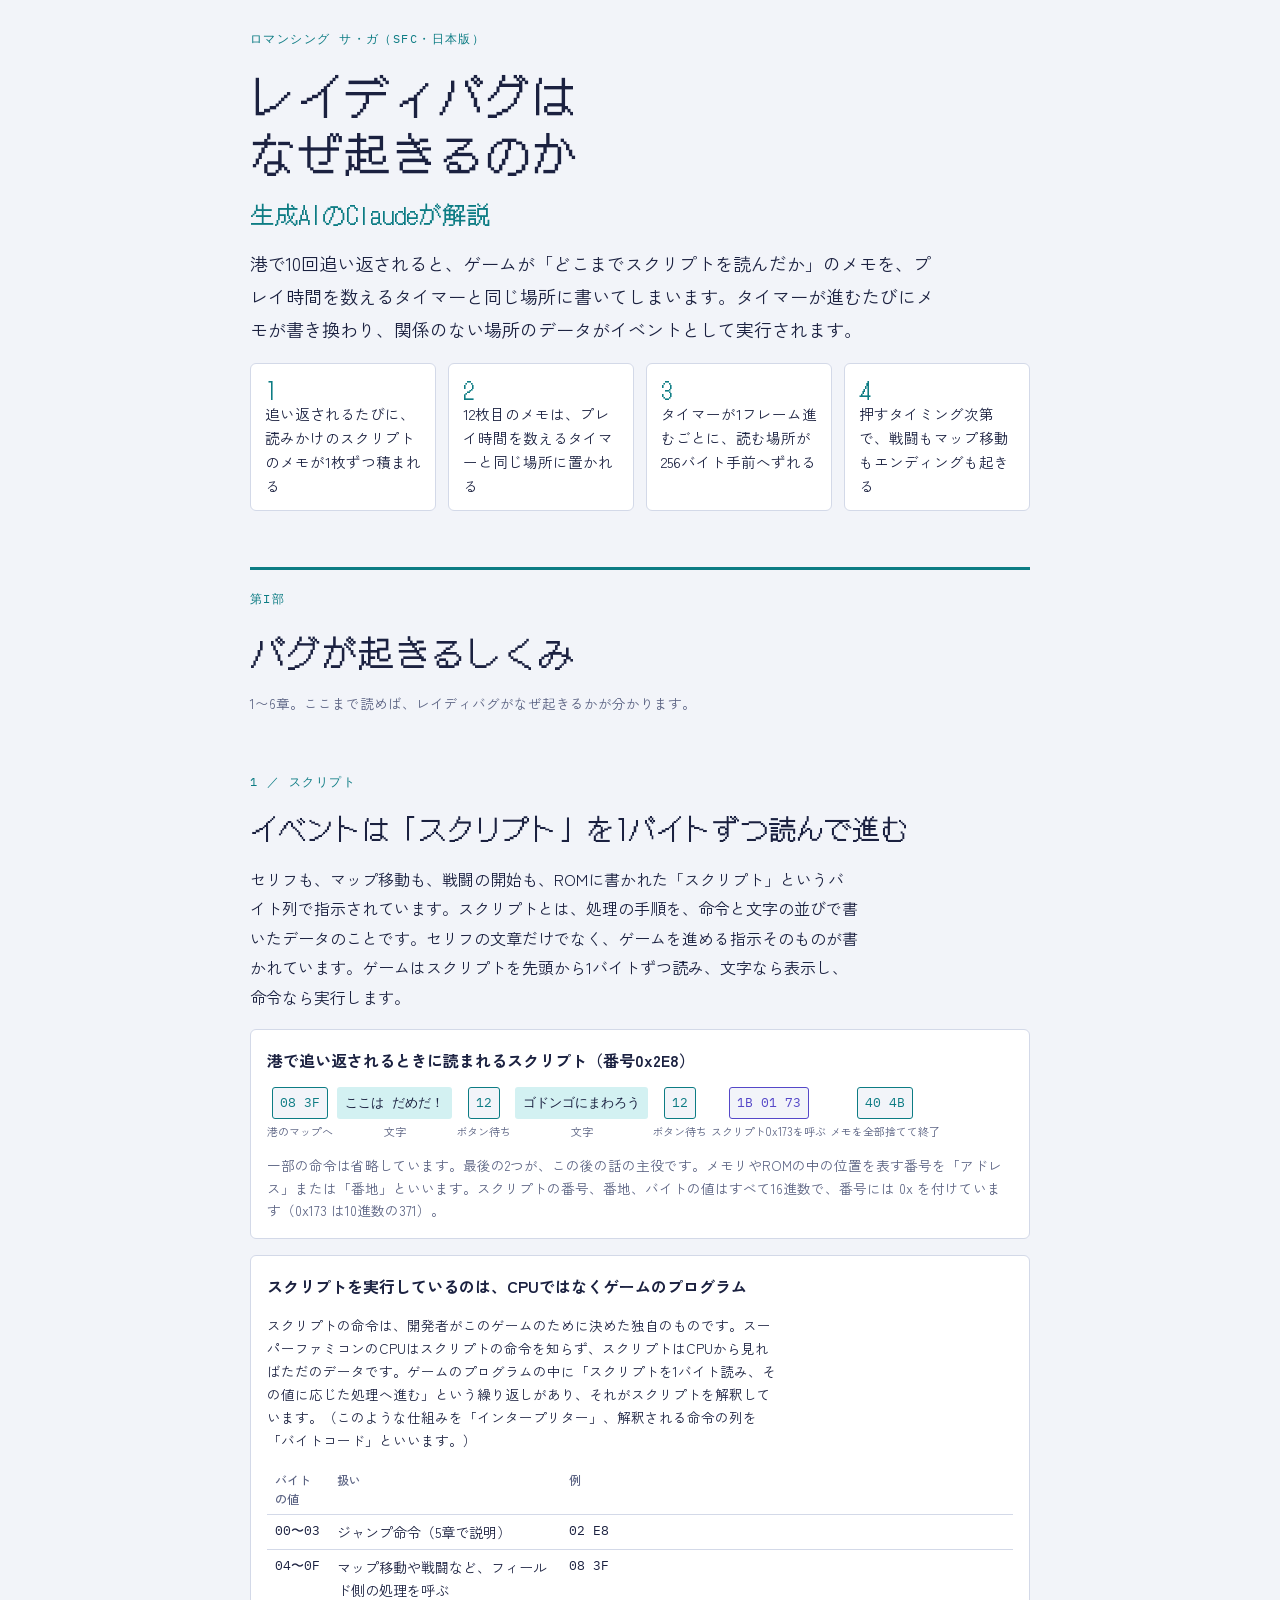
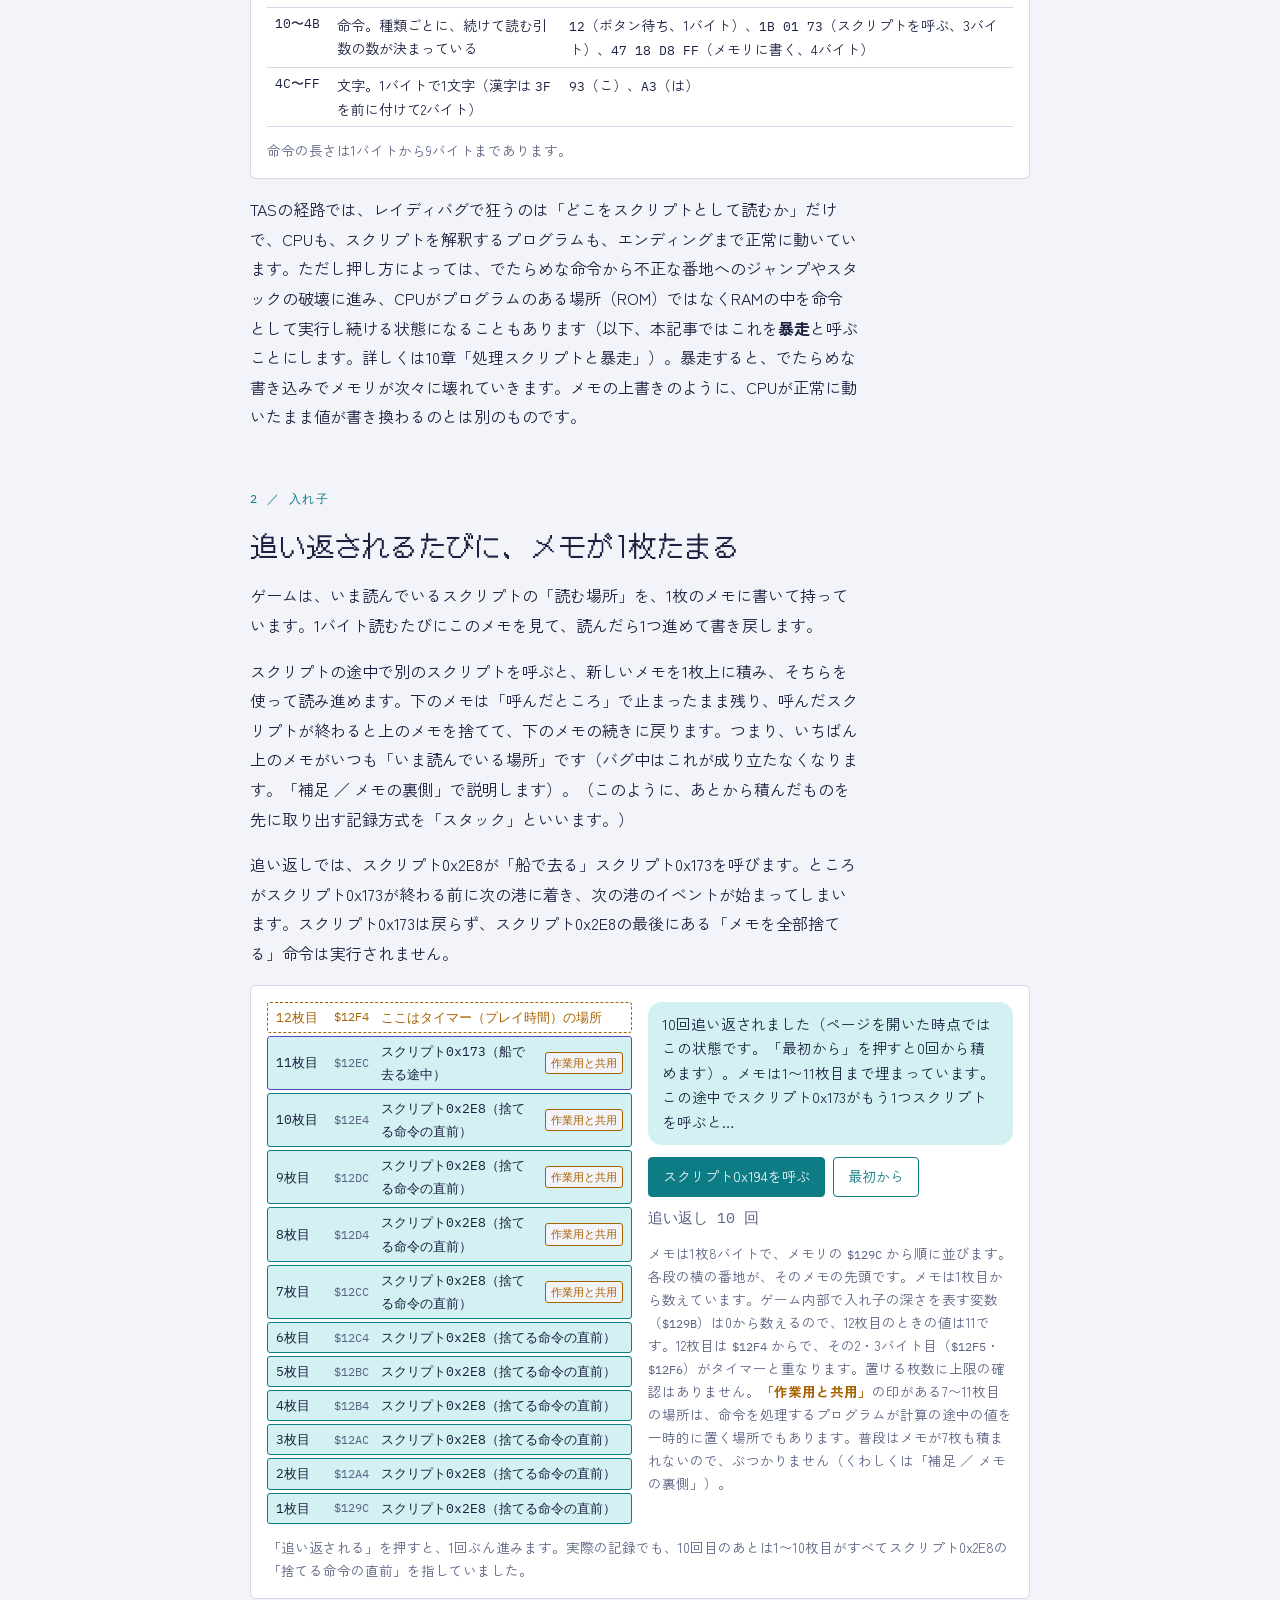
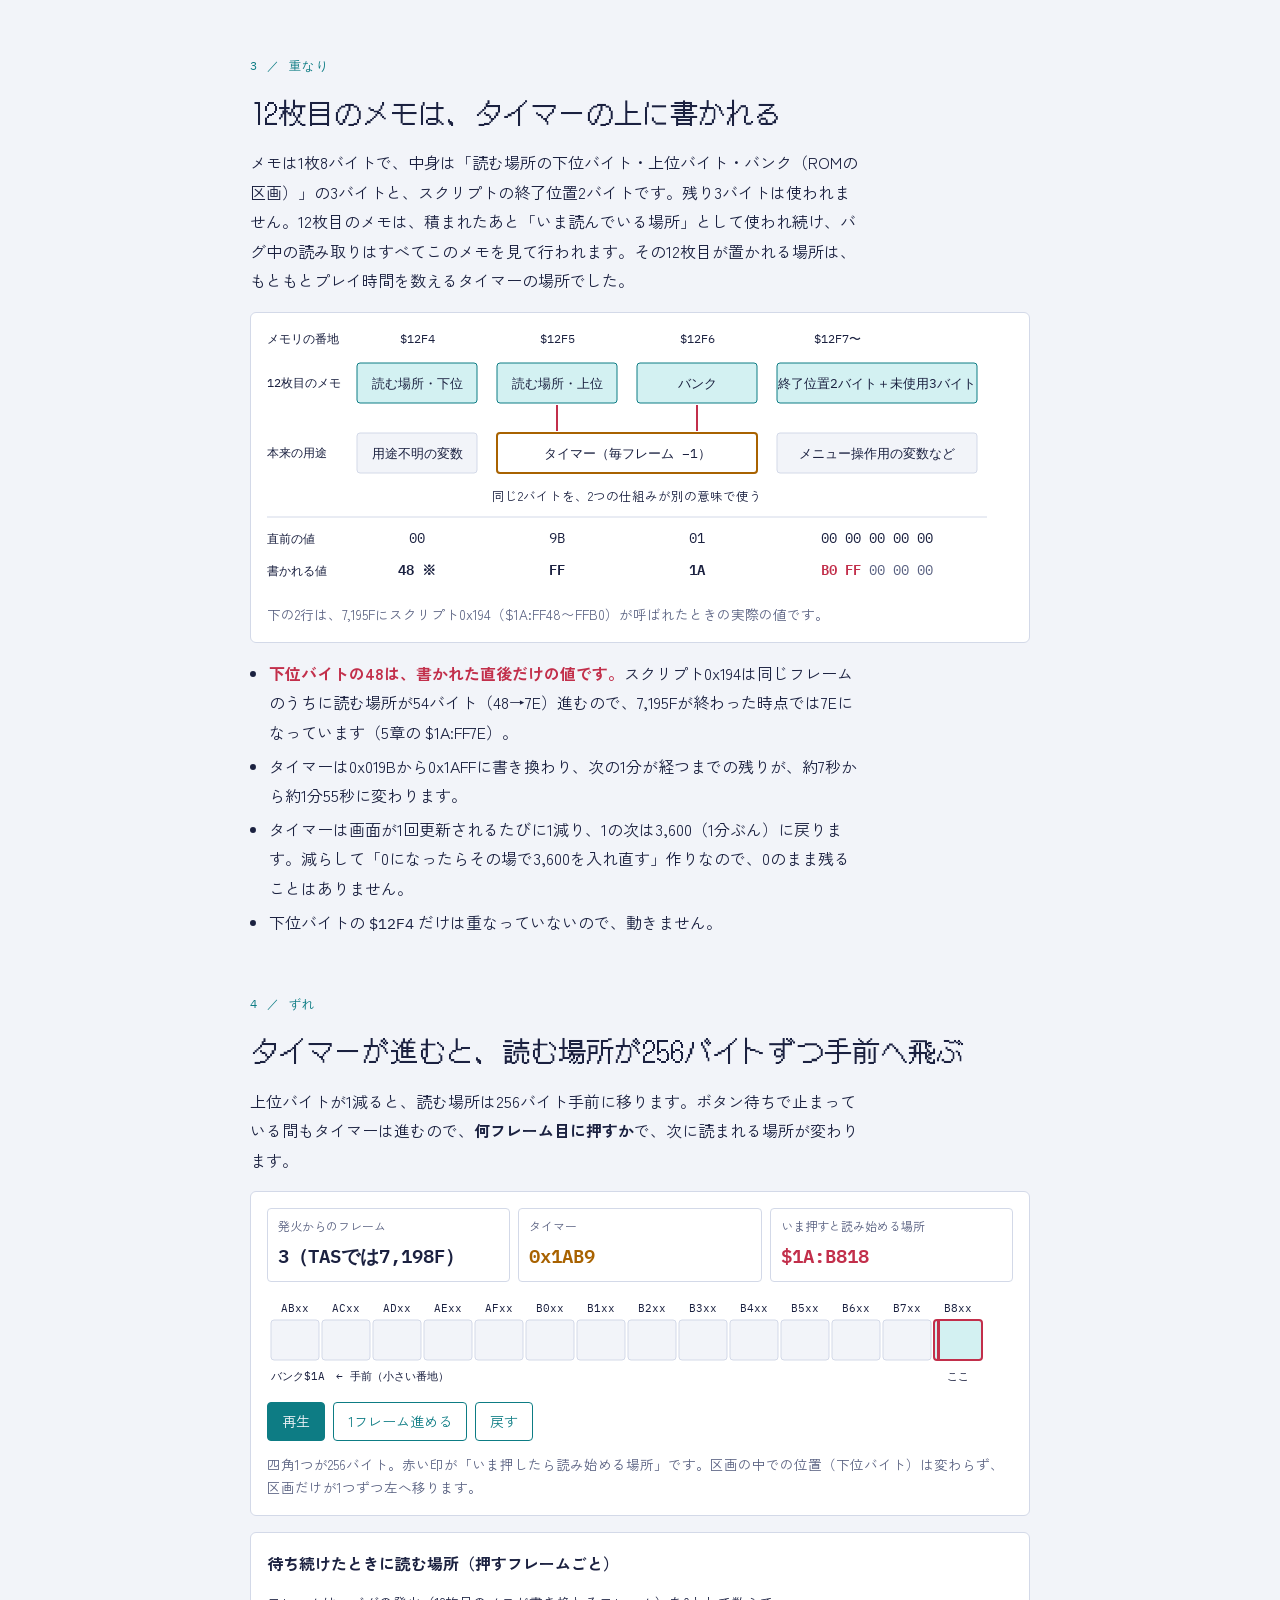
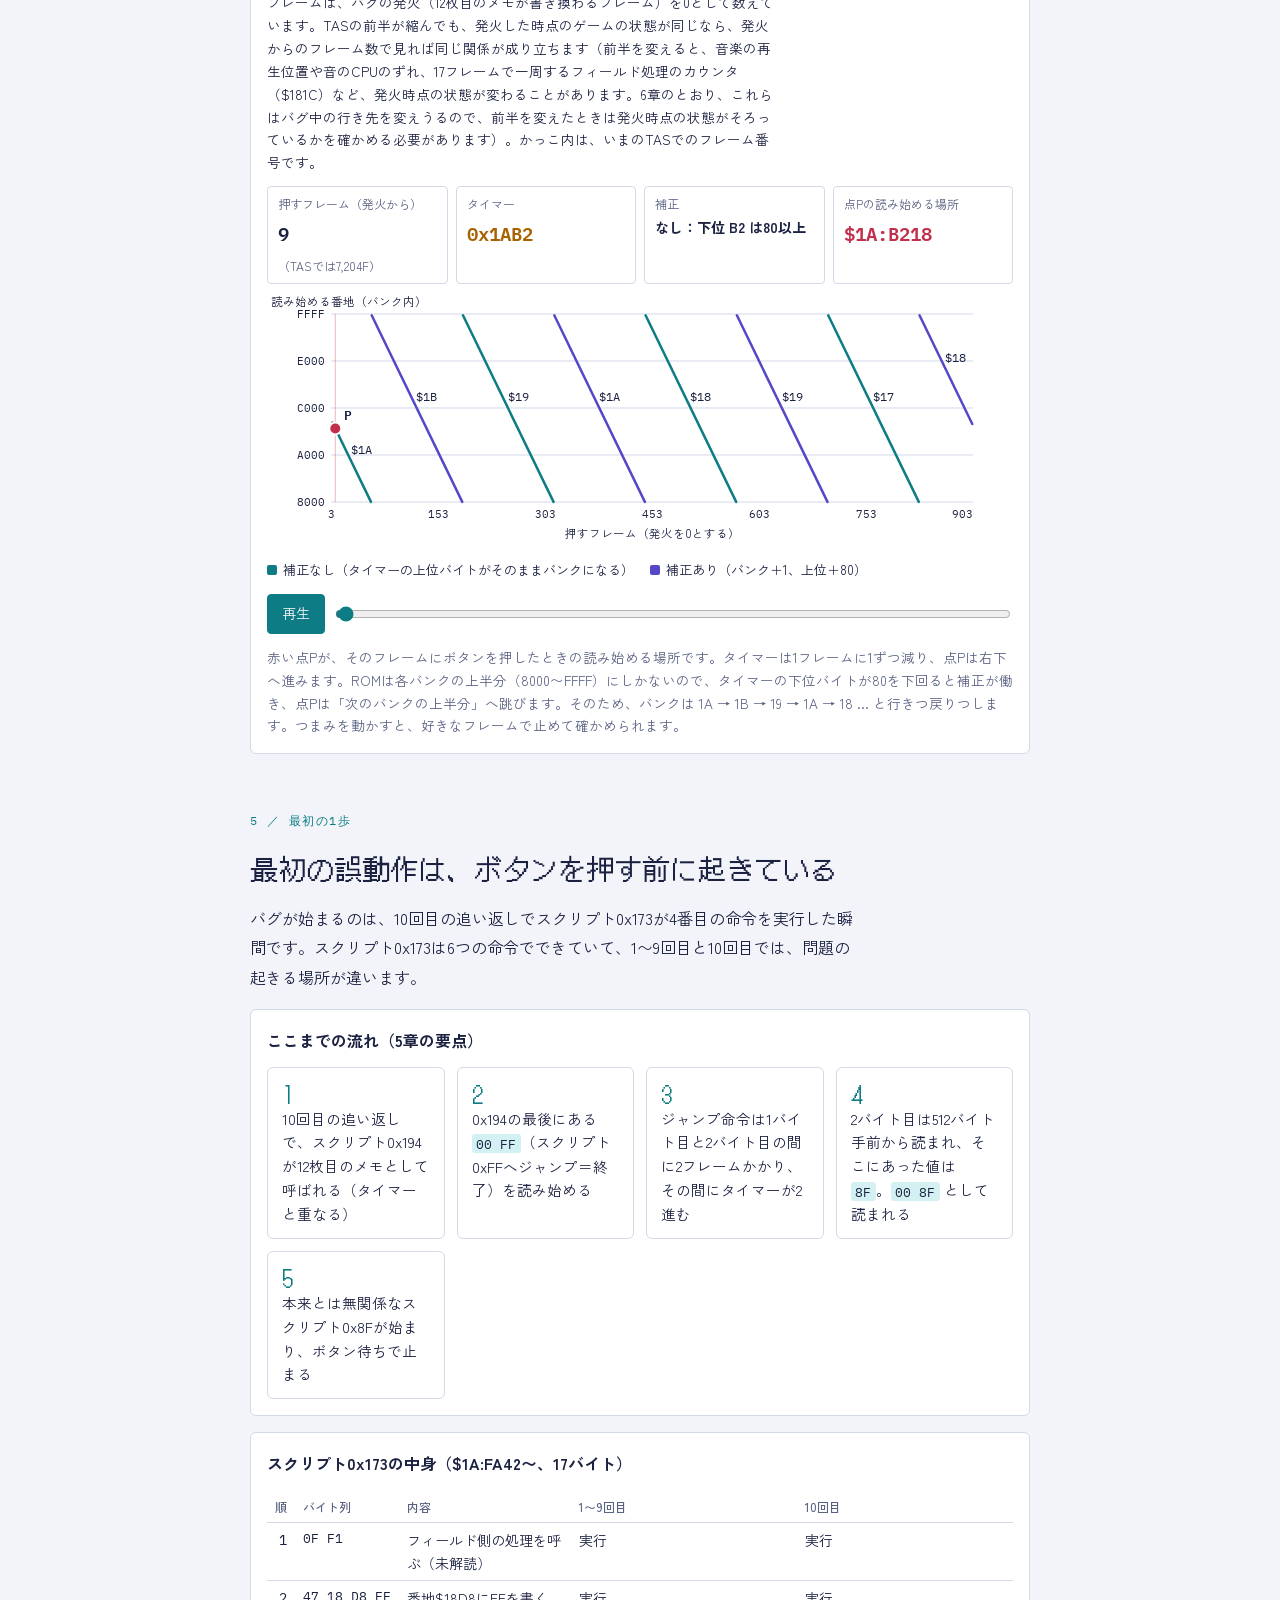
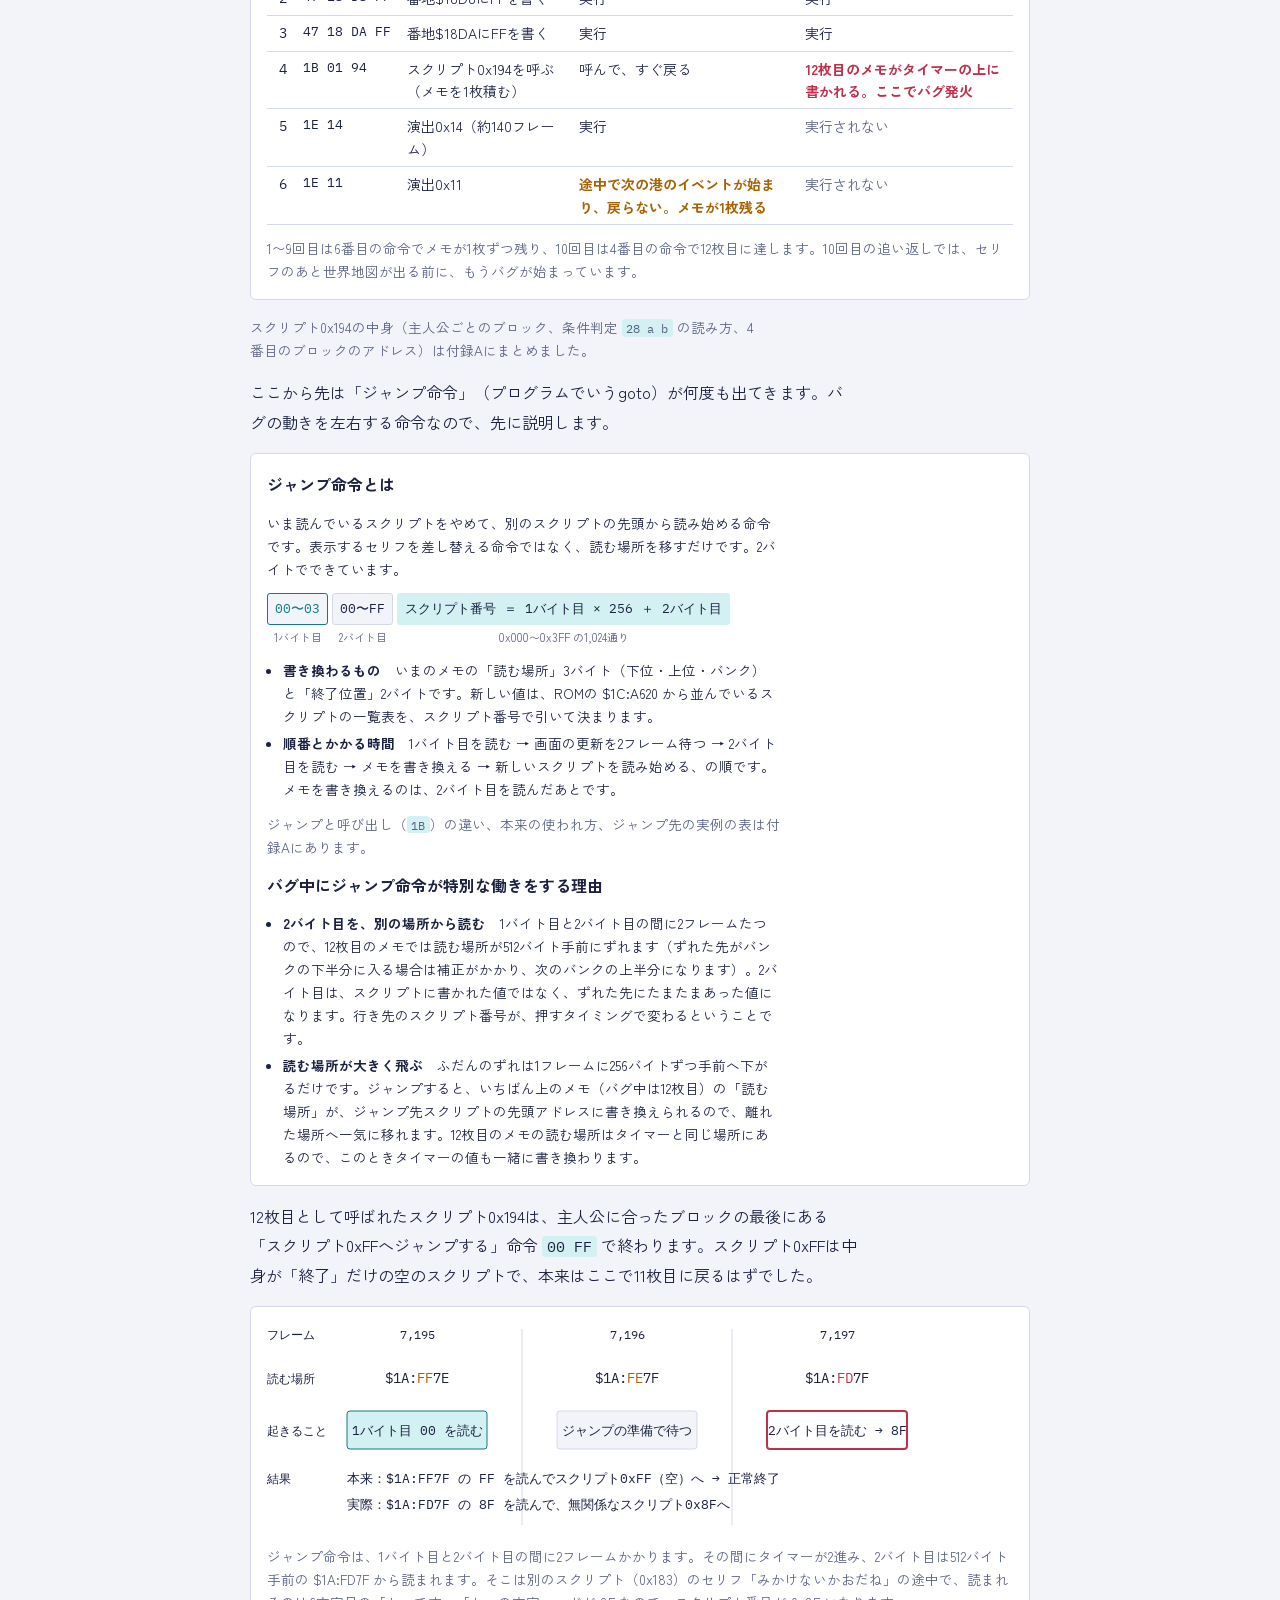
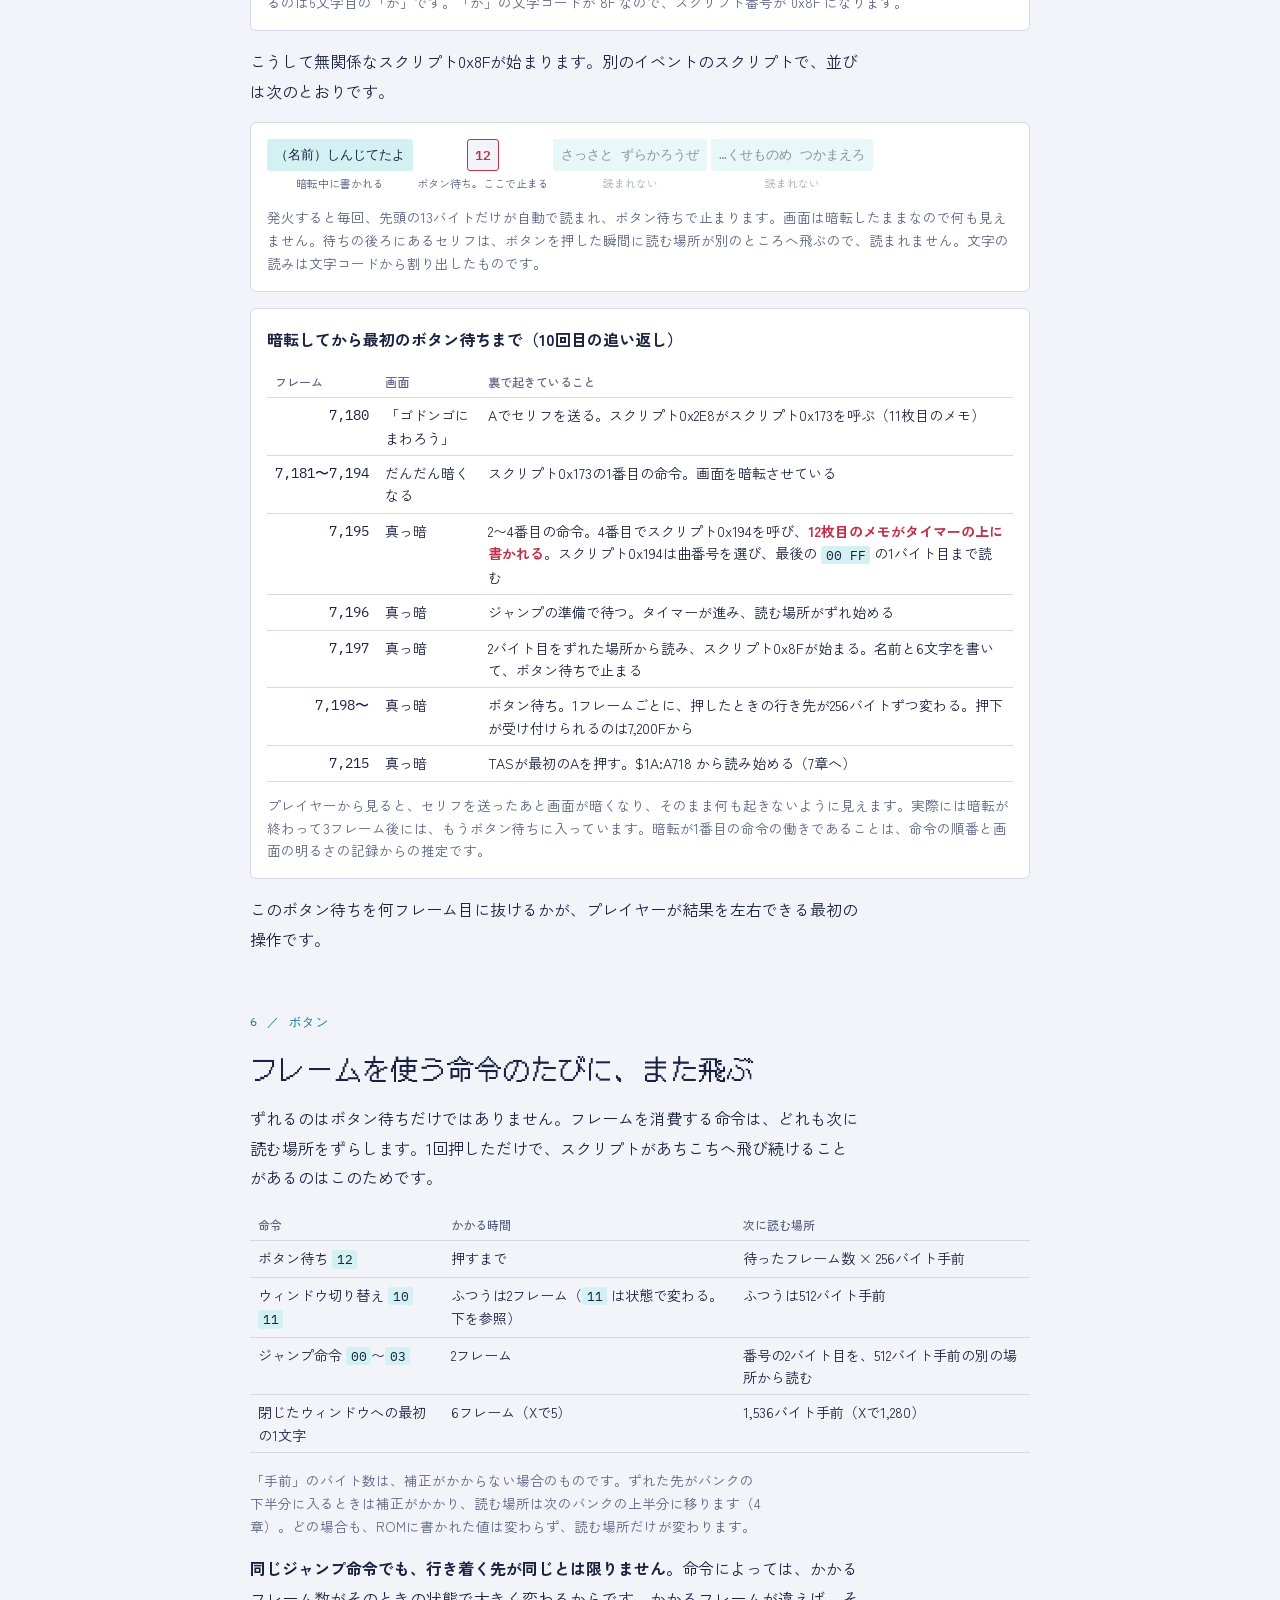
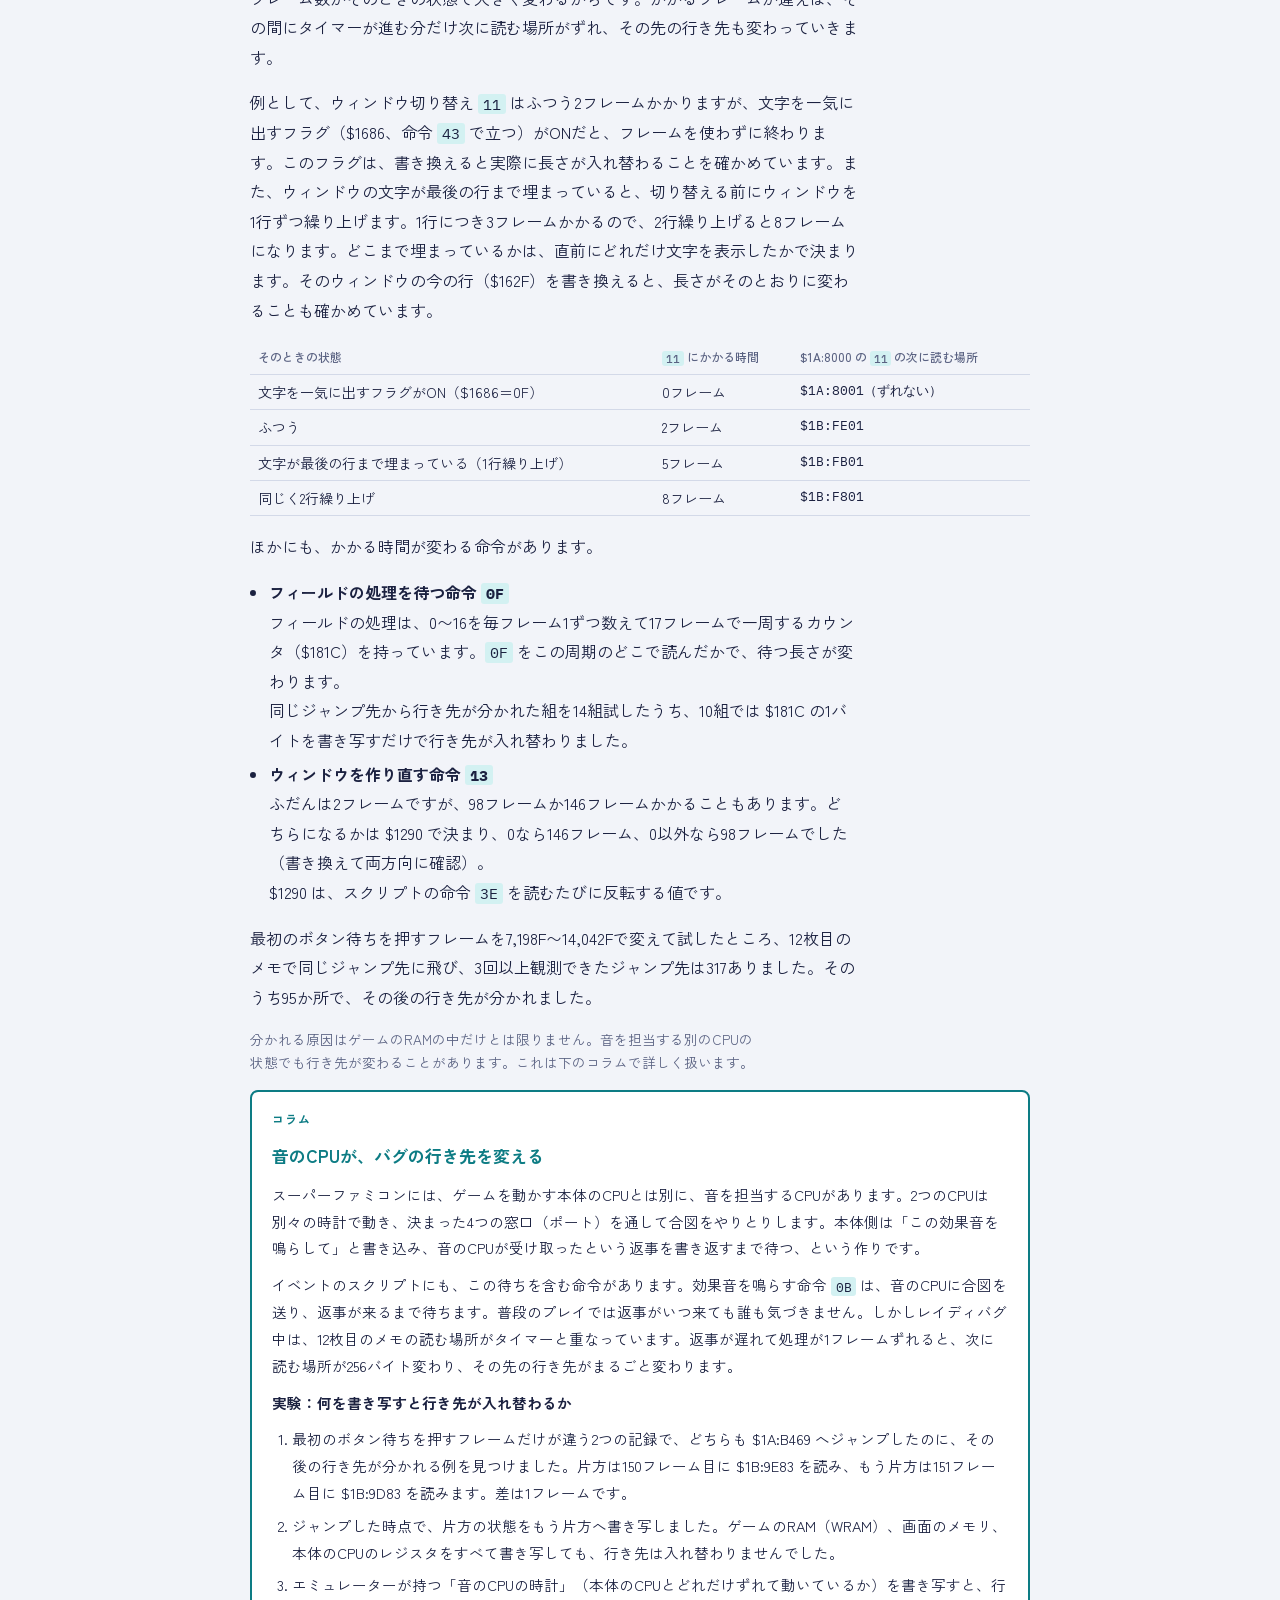
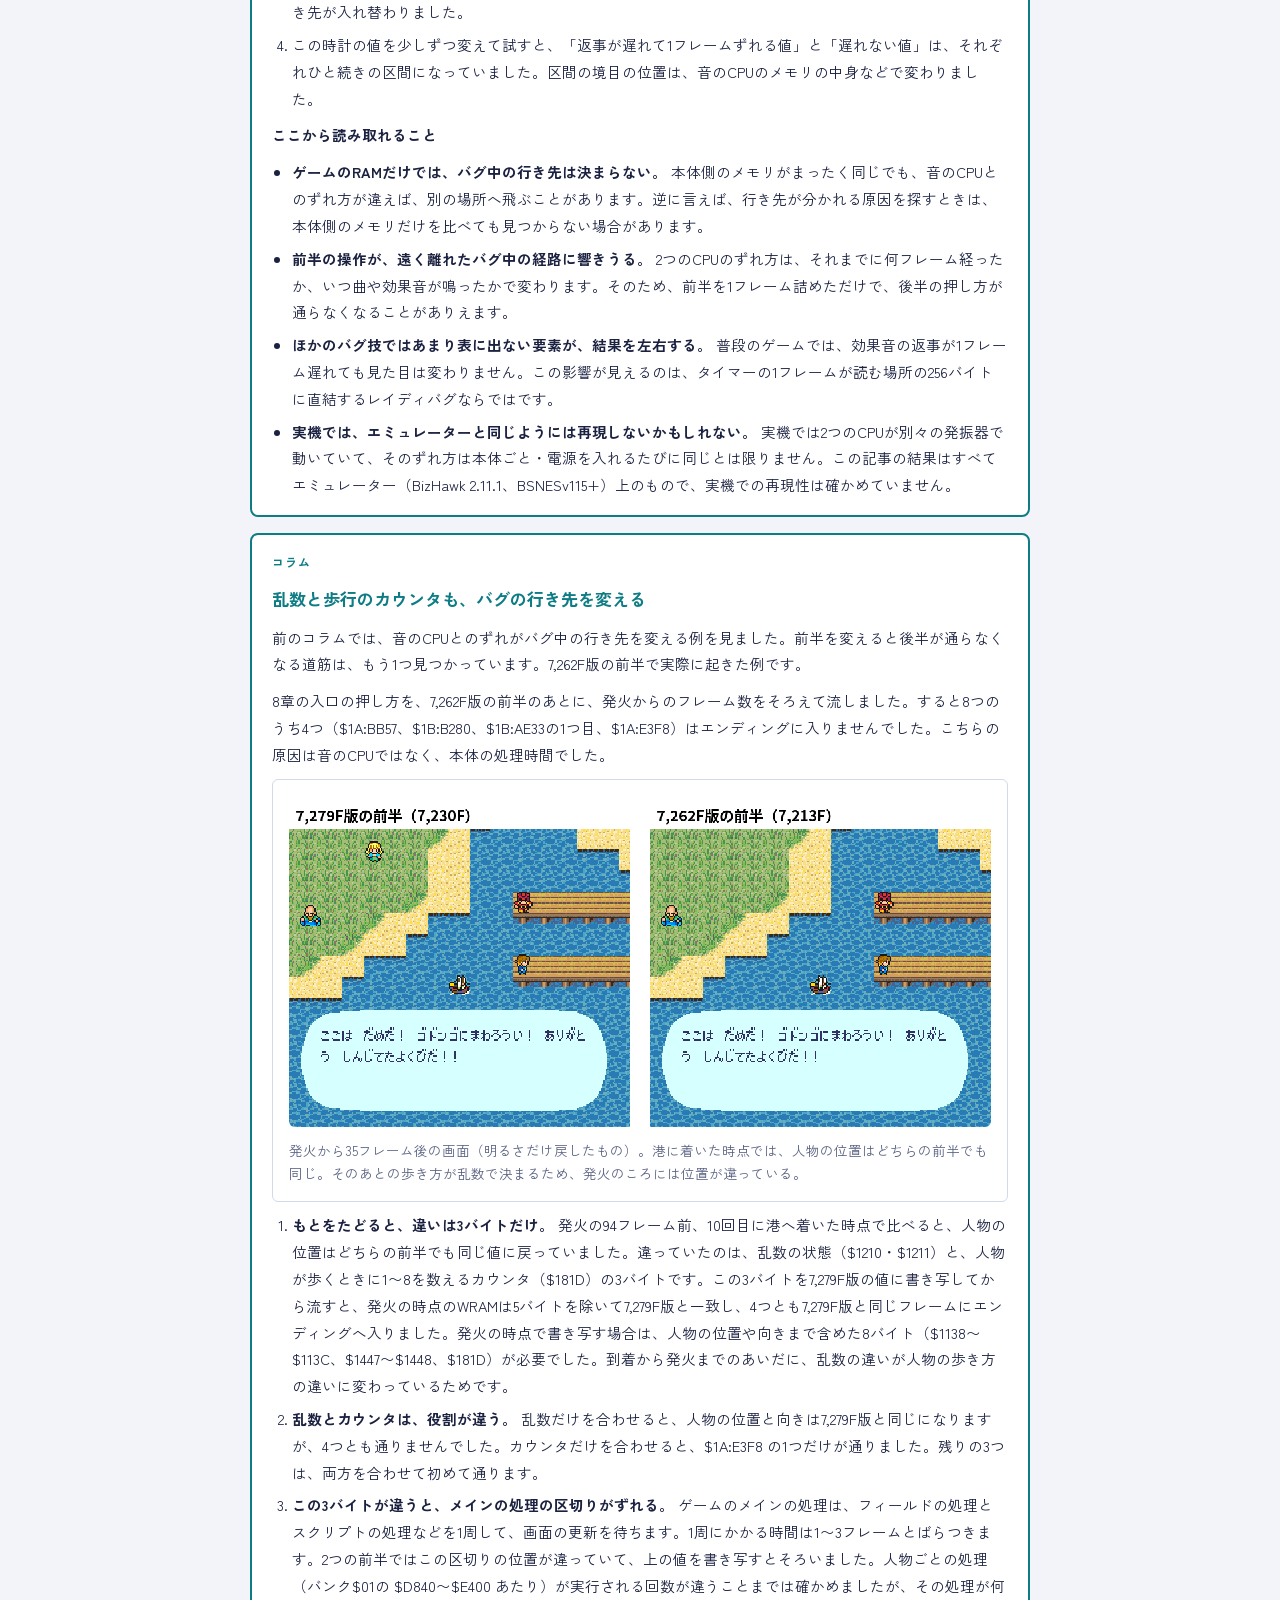
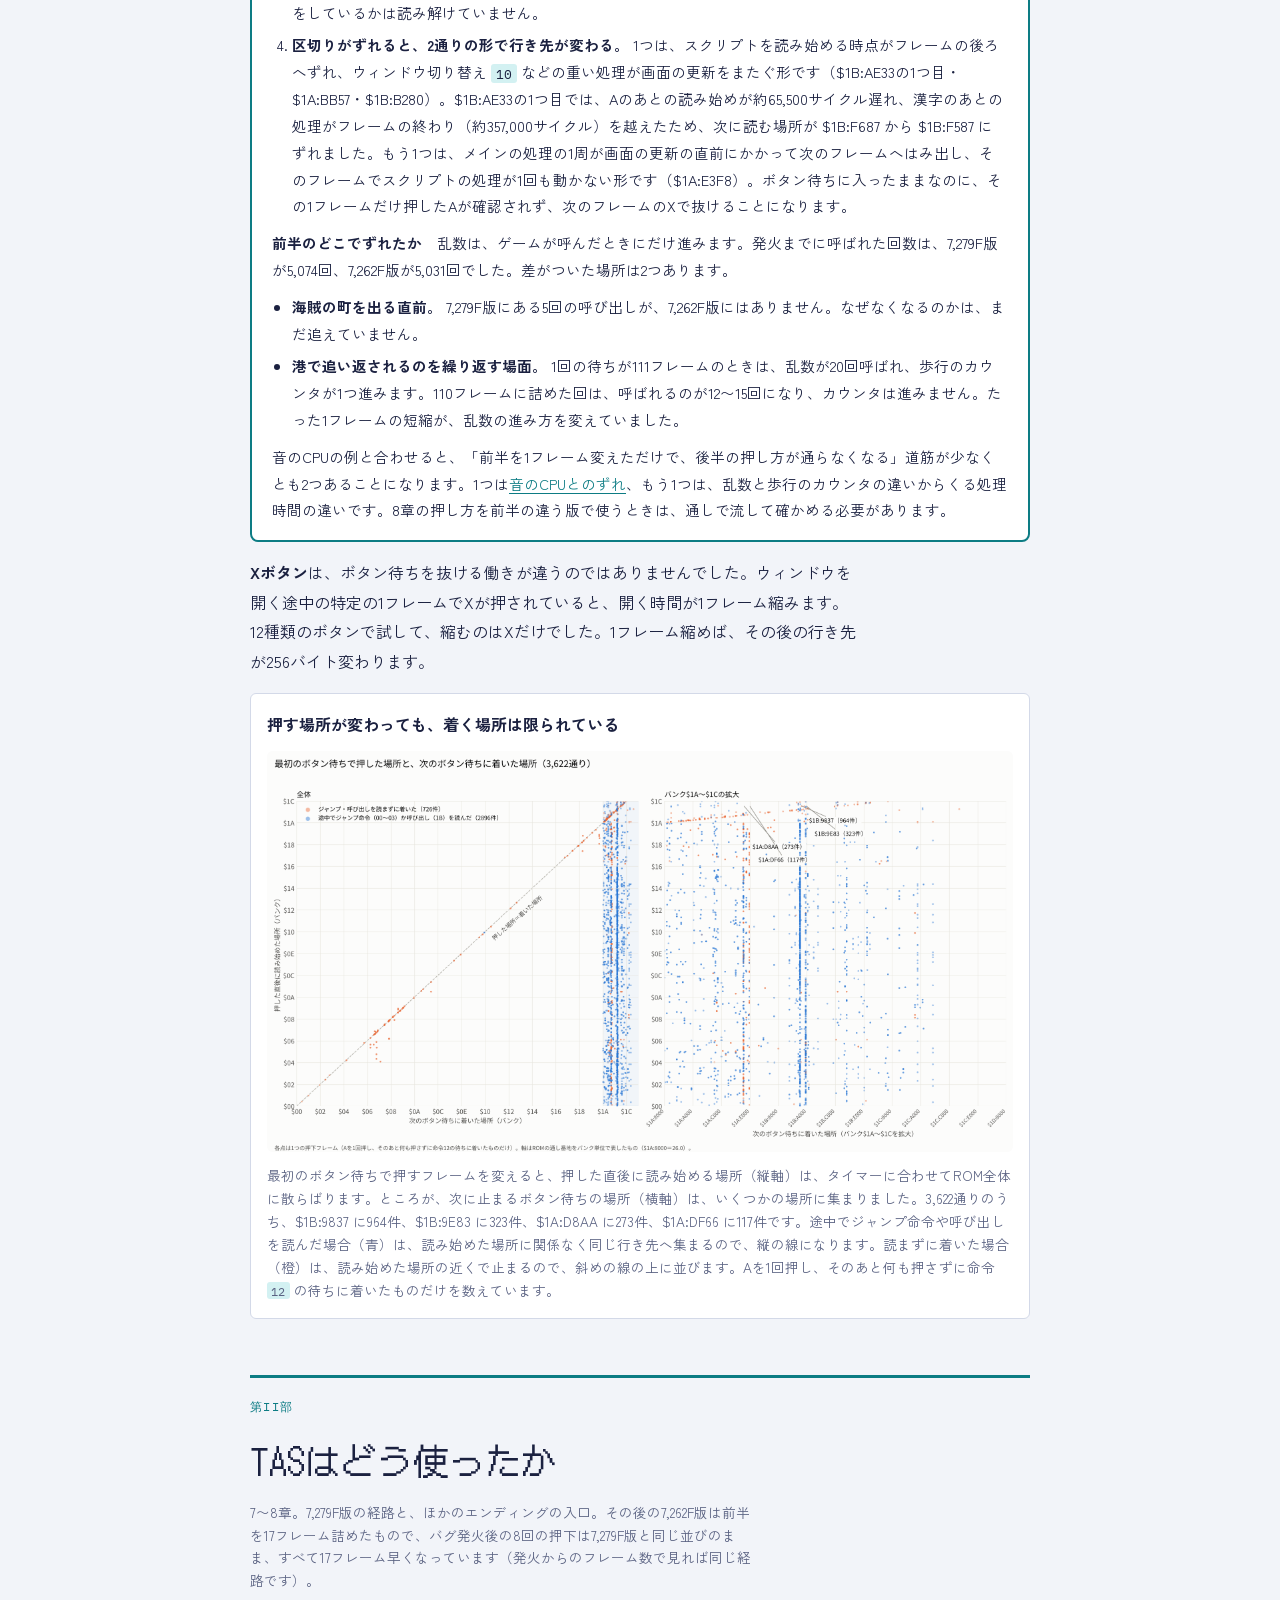
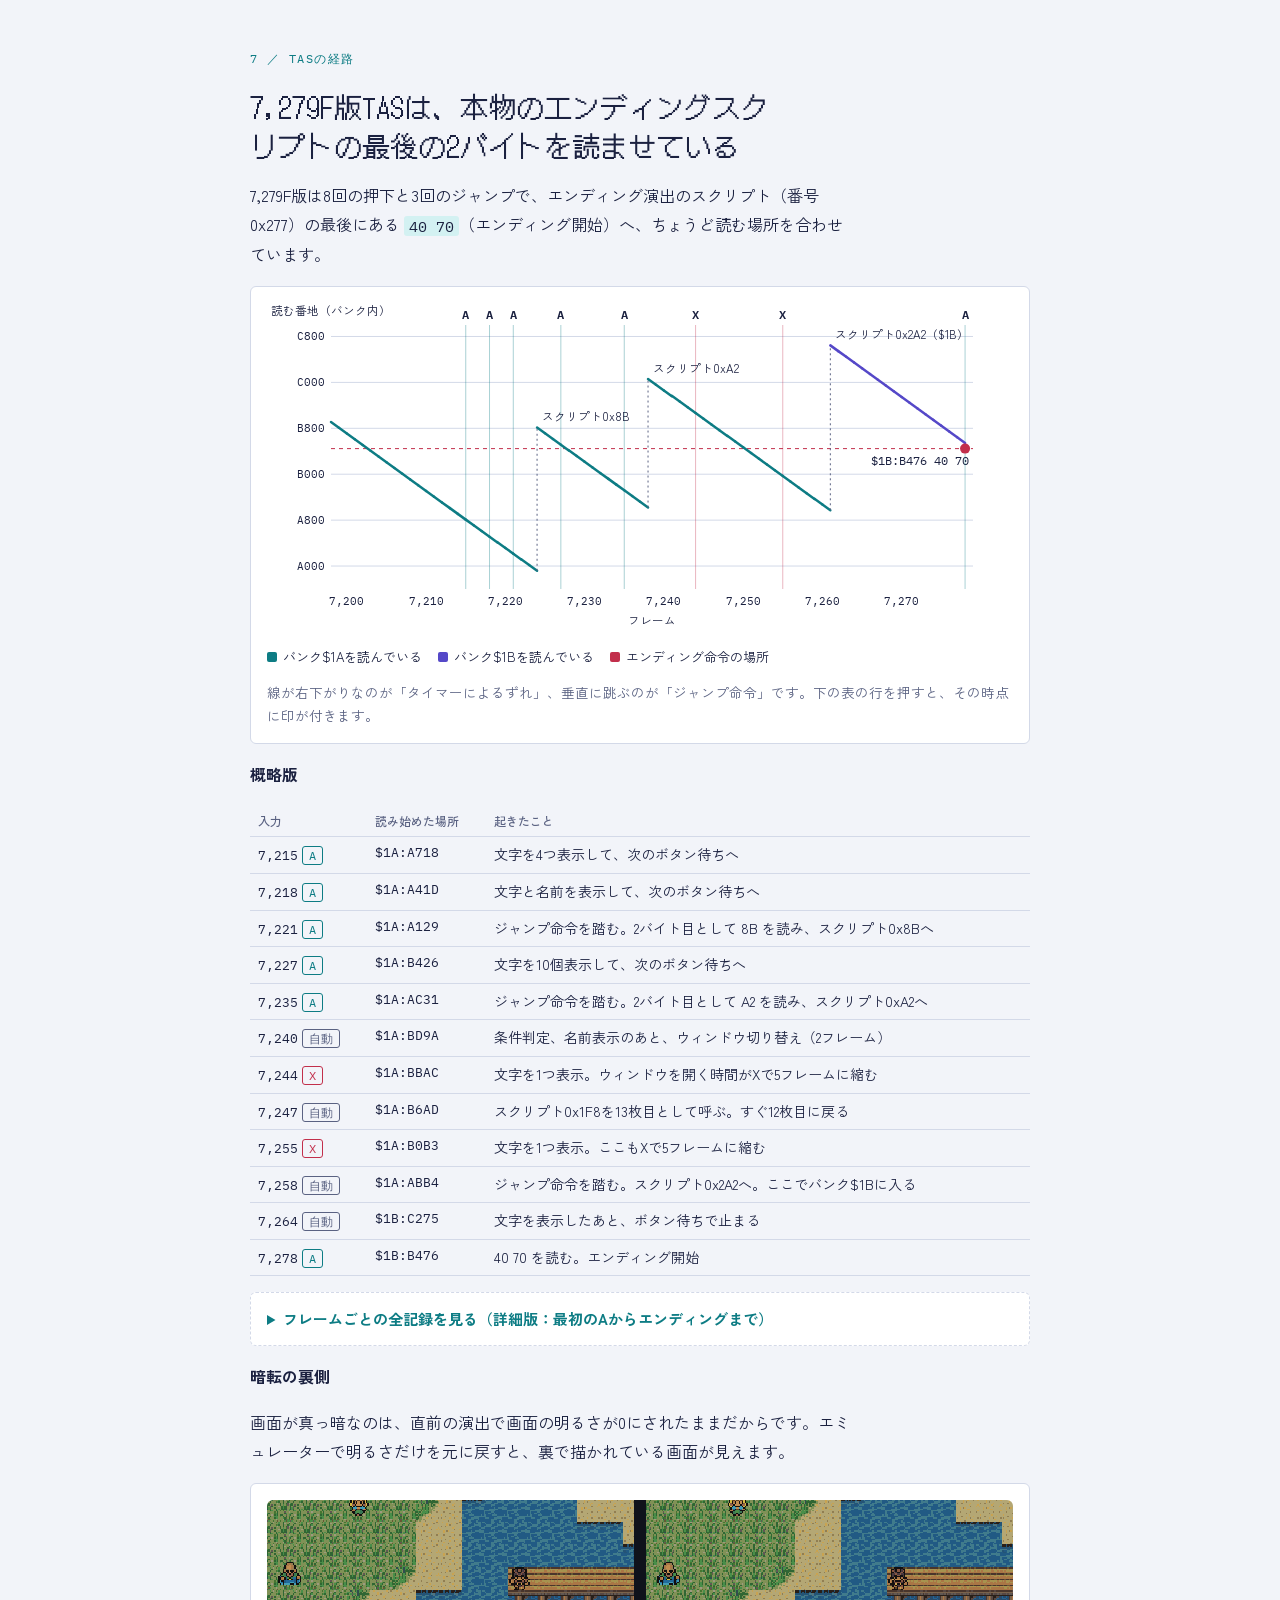
==== commit b25ad7eb: "lady-bug: 長い脚注を本文・箇条書き・表に分けて読みやすく Co-Authored-By: Claude Fable 5.2 <noreply@anthropic.com> Claude-Se" ====
--- a/docs/lady-bug/index.html
+++ b/docs/lady-bug/index.html
@@ -269,8 +269,14 @@
       <g font-size="14" text-anchor="middle" font-weight="600"><text x="150" y="246" fill="var(--hot)">48 ※</text><text x="290" y="246" fill="var(--hot)">FF</text><text x="430" y="246" fill="var(--hot)">1A</text><text x="610" y="246"><tspan fill="var(--hot)">B0 FF</tspan><tspan fill="var(--muted)" font-weight="400"> 00 00 00</tspan></text></g>
     </svg>
     </div>
-    <figcaption>下の2行は、7,195Fにスクリプト0x194（$1A:FF48〜FFB0）が呼ばれたときの実際の値です。<b class="hot">※ 下位バイトの48は、書かれた直後だけの値です。スクリプト0x194は同じフレームのうちに読む場所が54バイト（48→7E）進むので、7,195Fが終わった時点では7Eになっています（5章の $1A:FF7E）。</b>タイマーは0x019Bから0x1AFFに書き換わり、次の1分が経つまでの残りが、約7秒から約1分55秒に変わります。タイマーは画面が1回更新されるたびに1減り、1の次は3,600（1分ぶん）に戻ります（減らして「0になったらその場で3,600を入れ直す」作りなので、0のまま残ることはありません）。下位バイトの <span class="mono">$12F4</span> だけは重なっていないので、動きません。</figcaption>
-  </figure>
+    <figcaption>下の2行は、7,195Fにスクリプト0x194（$1A:FF48〜FFB0）が呼ばれたときの実際の値です。</figcaption>
+  </figure>
+  <ul class="plain">
+    <li><b class="hot">下位バイトの48は、書かれた直後だけの値です。</b>スクリプト0x194は同じフレームのうちに読む場所が54バイト（48→7E）進むので、7,195Fが終わった時点では7Eになっています（5章の $1A:FF7E）。</li>
+    <li>タイマーは0x019Bから0x1AFFに書き換わり、次の1分が経つまでの残りが、約7秒から約1分55秒に変わります。</li>
+    <li>タイマーは画面が1回更新されるたびに1減り、1の次は3,600（1分ぶん）に戻ります。減らして「0になったらその場で3,600を入れ直す」作りなので、0のまま残ることはありません。</li>
+    <li>下位バイトの <span class="mono">$12F4</span> だけは重なっていないので、動きません。</li>
+  </ul>
 </section>
 
 <section>
@@ -435,7 +441,12 @@
       <tr><td>同じく2行繰り上げ</td><td>8フレーム</td><td class="mono">$1B:F801</td></tr>
     </tbody>
   </table>
-  <p class="small muted">フィールドの処理を待つ命令 <code>0F</code> も、かかる時間が変わります。フィールドの処理は、0〜16を毎フレーム1ずつ数えて17フレームで一周するカウンタ（$181C）を持っていて、<code>0F</code> をこの周期のどこで読んだかで、待つ長さが変わります。$181C を書き換えると長さが変わり、同じジャンプ先から行き先が分かれた組を14組試したうちの10組では、$181C の1バイトを書き写すだけで行き先が入れ替わりました。ウィンドウを作り直す命令 <code>13</code> は、ふだん2フレームですが、98フレームか146フレームかかることもあります。どちらになるかは $1290 で決まり、0なら146フレーム、0以外なら98フレームでした（書き換えて両方向に確認）。$1290 は、スクリプトの命令 <code>3E</code> を読むたびに反転する値です。最初のボタン待ちを押すフレームを7,198F〜14,042Fで変えて試したところ、12枚目のメモで同じジャンプ先に飛び、3回以上観測できた317のジャンプ先のうち、95か所でその後の行き先が分かれました。</p>
+  <p>ほかにも、かかる時間が変わる命令があります。</p>
+  <ul class="plain">
+    <li><b>フィールドの処理を待つ命令 <code>0F</code></b><br>フィールドの処理は、0〜16を毎フレーム1ずつ数えて17フレームで一周するカウンタ（$181C）を持っています。<code>0F</code> をこの周期のどこで読んだかで、待つ長さが変わります。<br>同じジャンプ先から行き先が分かれた組を14組試したうち、10組では $181C の1バイトを書き写すだけで行き先が入れ替わりました。</li>
+    <li><b>ウィンドウを作り直す命令 <code>13</code></b><br>ふだんは2フレームですが、98フレームか146フレームかかることもあります。どちらになるかは $1290 で決まり、0なら146フレーム、0以外なら98フレームでした（書き換えて両方向に確認）。<br>$1290 は、スクリプトの命令 <code>3E</code> を読むたびに反転する値です。</li>
+  </ul>
+  <p>最初のボタン待ちを押すフレームを7,198F〜14,042Fで変えて試したところ、12枚目のメモで同じジャンプ先に飛び、3回以上観測できたジャンプ先は317ありました。そのうち95か所で、その後の行き先が分かれました。</p>
   <p class="small muted">分かれる原因はゲームのRAMの中だけとは限りません。音を担当する別のCPUの状態でも行き先が変わることがあります。これは下のコラムで詳しく扱います。</p>
   <section class="column" id="column-apu">
     <div class="ctag">コラム</div>
@@ -560,8 +571,11 @@
   <p>画面が真っ暗なのは、直前の演出で画面の明るさが0にされたままだからです。エミュレーターで明るさだけを元に戻すと、裏で描かれている画面が見えます。</p>
   <figure class="fig">
     <img id="blackout" alt="左は実際の画面で真っ暗。右は明るさだけを固定した画面で、港の地図とセリフのウィンドウが見え、ボタンを押すたびに文字が書き足されていく。" style="width:100%;image-rendering:pixelated;border-radius:6px" src="img/blackout.gif">
-    <figcaption>左が実際の画面、右が明るさだけを固定した画面です（7,140F〜7,330Fは1/4倍速、その後のエンディングは4倍速）。下の帯は入力で、上の段がA、下の段がX、白い線がいまのフレーム、色の濃い範囲が暗転中です。追い返しのセリフ「ここは だめだ！ ゴドンゴにまわろう」のウィンドウが残ったまま、ボタンを押すたびに、読み違えたスクリプトの文字がその続きに書き足されていきます。「ありがとう しんじてたよ」「イスマス城が‥‥」「あのおとぎばなしの」「騎士団のため」と、別々のセリフの断片が並び、行が送られます。7,264Fには2つ目のウィンドウが開いて「ん」と出ます（上の表の7,264Fの行）。7,278FのAでエンディングに入ると、実際の画面がまだ暗いうちから、背景がすでに描かれています。明るさを固定しても、暗転中を含む7,289Fまでのほぼ全フレームで、ゲーム内のメモリは実際のTASと一致しました。違いが出たのは、エンディングに入った直後の2フレームの数バイトだけです。</figcaption>
-  </figure>
+    <figcaption>左が実際の画面、右が明るさだけを固定した画面です（7,140F〜7,330Fは1/4倍速、その後のエンディングは4倍速）。下の帯は入力で、上の段がA、下の段がX、白い線がいまのフレーム、色の濃い範囲が暗転中です。</figcaption>
+  </figure>
+  <p>追い返しのセリフ「ここは だめだ！ ゴドンゴにまわろう」のウィンドウが残ったまま、ボタンを押すたびに、読み違えたスクリプトの文字がその続きに書き足されていきます。「ありがとう しんじてたよ」「イスマス城が‥‥」「あのおとぎばなしの」「騎士団のため」と、別々のセリフの断片が並び、行が送られます。</p>
+  <p>7,264Fには2つ目のウィンドウが開いて「ん」と出ます（上の表の7,264Fの行）。7,278FのAでエンディングに入ると、実際の画面がまだ暗いうちから、背景がすでに描かれています。</p>
+  <p>明るさを固定しても、暗転中を含む7,289Fまでのほぼ全フレームで、ゲーム内のメモリは実際のTASと一致しました。違いが出たのは、エンディングに入った直後の2フレームの数バイトだけです。</p>
 </section>
 
 <section>
@@ -587,7 +601,14 @@
       </tbody>
     </table></div>
     <h3>狙える場所と、止まればよいボタン待ちの候補</h3>
-    <p class="small">スクリプトの領域にある <code>40 70</code>・<code>40 6F</code> の並びと、それぞれについて、必要な下位バイトの位置に <code>12</code>（ボタン待ち）がある場所の数です。たとえば $1B:B476 を狙う場合の候補は5か所です（$1A:8775、<wbr>$1A:CF75、<wbr>$1B:8175、<wbr>$1B:8C75、<wbr>$1B:C275）。TASが使ったのは最後の1つです。<br>ただし、候補の <code>12</code> で止まっても、それが12枚目のメモでなければ読む場所はタイマーでずれず、待っても狙えません。右端の列は、その候補で12枚目のメモのまま止まったことがあるものです。括弧内は、1回だけ押した場合（1回目の押下は7,198〜17,640F）に初めて止まった1回目の押下で、括弧のないものは2回以上押す経路で止まったものです。「—」や載っていない候補は、届かないと決まったわけではなく、2回以上押す経路はすべては確かめていません（TASは $1B:C275 に、何回か押して12,033Fより早く止まっています）。</p>
+    <p>スクリプトの領域にある <code>40 70</code>・<code>40 6F</code> の並びと、それぞれについて、必要な下位バイトの位置に <code>12</code>（ボタン待ち）がある場所の数です。</p>
+    <p>たとえば $1B:B476 を狙う場合の候補は5か所です（$1A:8775、<wbr>$1A:CF75、<wbr>$1B:8175、<wbr>$1B:8C75、<wbr>$1B:C275）。TASが使ったのは最後の1つです。</p>
+    <p>ただし、候補の <code>12</code> で止まっても、それが12枚目のメモでなければ読む場所はタイマーでずれず、待っても狙えません。右端の列は、その候補で12枚目のメモのまま止まったことがあるものです。</p>
+    <ul class="plain">
+      <li><b>括弧つき</b>：1回だけ押した場合（1回目の押下は7,198〜17,640F）に初めて止まった、1回目の押下のフレームです。</li>
+      <li><b>括弧なし</b>：2回以上押す経路で止まったものです。</li>
+      <li><b>「—」や載っていない候補</b>：届かないと決まったわけではありません。2回以上押す経路は、すべては確かめていません（TASは $1B:C275 に、何回か押して12,033Fより早く止まっています）。</li>
+    </ul>
     <div class="scroll"><table>
       <thead><tr><th>狙う場所</th><th>並び</th><th>必要な下位バイト</th><th>候補（$1A）</th><th>候補（$1B）</th><th>候補（$1C）</th><th>12枚目のメモで止まった候補</th></tr></thead>
       <tbody>
@@ -610,8 +631,36 @@
         <tr><td class="mono">$1D:CE4D</td><td><code>40 6F</code><br><span class="muted small">データの中の偶然の並び</span></td><td class="mono">4C</td><td class="n">2</td><td class="n">1</td><td class="n">1</td><td class="muted small">—</td></tr>
       </tbody>
     </table></div>
-    <figcaption>$1A:BB57 は本物のスクリプトの中にある <code>40 6F</code>（直前は暗転とウィンドウを閉じる命令）、$1B:B476 は本物のエンディング演出のスクリプト（0x277）の最後にある <code>40 70</code> です。同じ並びなら、どの場所に合わせても同じ処理が選ばれます。命令 <code>40</code> は次のバイトの最上位ビットを無視するので、<code>40 F0</code> は <code>40 70</code>、<code>40 EF</code> は <code>40 6F</code> と同じ処理が選ばれます（番号を2倍した下位8ビットが、どちらも同じになるためです。そのあとの状態まで同じになるとは限りません）。バンク$19〜$1Bにある <code>40 F0</code>・<code>40 EF</code> は <span class="mono">$19:942D</span> の1か所だけです。<br>候補の場所は、<wbr>$1A:BB57 狙いが $1A:A056、<wbr>$1A:CB56、<wbr>$1A:F256、<wbr>$1A:F656、<wbr>$1B:D356、<wbr>$1C:B256、<wbr>$1D:CE4D 狙いが $1A:9A4C、<wbr>$1A:C04C、<wbr>$1B:834C、<wbr>$1C:C34C です。「1つ手前から」の行は、<code>40</code> の1つ手前のバイト（文字1つ分の命令）を同じフレームのうちに読み終えて <code>40</code> に届く入り方です。「2フレームずれて着地」の行は、2フレームかかる命令 <code>15</code> を読み終えたときに読む場所が0x200ずれて、ちょうど <code>40</code> の位置に着く入り方です。同じボタン待ちから $1B:B1BD を狙うより、最後の入力が2フレーム早く済みます。どの行も、実際の押し方でエンディングの最後の画面まで進むことを確かめました（$1B:B0B2 は8章の $1B:B0B3 の経路で $1A:90B1 から、$1B:B27F は $1A:807E から13,756F・13,912FにA、$1B:B3C1 は $1A:C4C0 から8,758F・8,913FにA、$1B:B475 は $1A:FB74 から12,884F・13,091FにA、$1B:B1BD は $1A:A8BC から8,483F・8,606FにA、$1B:B3BD は同じく8,483F・8,604FにA、$1B:B3BC は $1B:E6BB から10,654F・10,737FにA）。値が <code>12</code> でも別の命令の引数やスクリプトでないデータの場合があり、そこに命令の先頭として行き着く道筋があるかは場所ごとに探す必要があります。少し手前に入っても、間の命令を読み進んで <code>40</code> に届く場合がありますが、途中でフレームを使う命令があると読む場所がまたずれます。$1D:CE4D や、その数バイト手前の $1D:CE47〜CE49 から入る道もありますが、12枚目のメモのずれは番地を下げる向きにしか進まないので、バンク$1Dには $1C のスクリプトへジャンプしてからでないと届かず、実際の押し方は見つかっていません。</figcaption>
-  </figure>
+    <figcaption>どの行も、実際の押し方でエンディングの最後の画面まで進むことを確かめました。</figcaption>
+  </figure>
+    <h3>表の見方</h3>
+    <ul class="plain">
+      <li><b>$1A:BB57</b>：本物のスクリプトの中にある <code>40 6F</code> です（直前は暗転とウィンドウを閉じる命令）。</li>
+      <li><b>$1B:B476</b>：本物のエンディング演出のスクリプト（0x277）の最後にある <code>40 70</code> です。</li>
+      <li><b>「1つ手前から」の行</b>：<code>40</code> の1つ手前のバイト（文字1つ分の命令）を同じフレームのうちに読み終えて、<code>40</code> に届く入り方です。</li>
+      <li><b>「2フレームずれて着地」の行</b>：2フレームかかる命令 <code>15</code> を読み終えたときに読む場所が0x200ずれて、ちょうど <code>40</code> の位置に着く入り方です。同じボタン待ちから $1B:B1BD を狙うより、最後の入力が2フレーム早く済みます。</li>
+    </ul>
+    <p>同じ並びなら、どの場所に合わせても同じ処理が選ばれます。</p>
+    <p>命令 <code>40</code> は次のバイトの最上位ビットを無視するので、<code>40 F0</code> は <code>40 70</code>、<code>40 EF</code> は <code>40 6F</code> と同じ処理が選ばれます。番号を2倍した下位8ビットが、どちらも同じになるためです（そのあとの状態まで同じになるとは限りません）。バンク$19〜$1Bにある <code>40 F0</code>・<code>40 EF</code> は <span class="mono">$19:942D</span> の1か所だけです。</p>
+    <h3>ボタン待ちの候補の場所</h3>
+    <ul class="plain">
+      <li><b>$1A:BB57 狙い</b>：$1A:A056、<wbr>$1A:CB56、<wbr>$1A:F256、<wbr>$1A:F656、<wbr>$1B:D356、<wbr>$1C:B256</li>
+      <li><b>$1D:CE4D 狙い</b>：$1A:9A4C、<wbr>$1A:C04C、<wbr>$1B:834C、<wbr>$1C:C34C</li>
+    </ul>
+    <p>値が <code>12</code> でも、別の命令の引数やスクリプトでないデータの場合があります。そこに命令の先頭として行き着く道筋があるかは、場所ごとに探す必要があります。</p>
+    <p>少し手前に入っても、間の命令を読み進んで <code>40</code> に届く場合があります。ただし、途中でフレームを使う命令があると、読む場所がまたずれます。</p>
+    <p>$1D:CE4D や、その数バイト手前の $1D:CE47〜CE49 から入る道もあります。しかし、12枚目のメモのずれは番地を下げる向きにしか進まないので、バンク$1Dには $1C のスクリプトへジャンプしてからでないと届きません。実際の押し方は見つかっていません。</p>
+    <h3>確かめた押し方</h3>
+    <div class="scroll"><table>
+      <tr><th>入る場所</th><th>止まるボタン待ち</th><th>Aを押すフレーム</th></tr>
+      <tr><td class="mono">$1B:B0B2</td><td class="mono">$1A:90B1</td><td>8章の $1B:B0B3 の経路</td></tr>
+      <tr><td class="mono">$1B:B27F</td><td class="mono">$1A:807E</td><td>13,756F・13,912F</td></tr>
+      <tr><td class="mono">$1B:B3C1</td><td class="mono">$1A:C4C0</td><td>8,758F・8,913F</td></tr>
+      <tr><td class="mono">$1B:B475</td><td class="mono">$1A:FB74</td><td>12,884F・13,091F</td></tr>
+      <tr><td class="mono">$1B:B1BD</td><td class="mono">$1A:A8BC</td><td>8,483F・8,606F</td></tr>
+      <tr><td class="mono">$1B:B3BD</td><td class="mono">$1A:A8BC</td><td>8,483F・8,604F</td></tr>
+      <tr><td class="mono">$1B:B3BC</td><td class="mono">$1B:E6BB</td><td>10,654F・10,737F</td></tr>
+    </table></div>
   <figure class="fig">
     <h3>方法①の実例：実際に届いた入口</h3>
     <p class="small">TASが使う $1B:B476 のほかに、7か所の入口で実際に届く押し方を確かめました（<code>40 70</code> が6か所、<code>40 6F</code> が1か所）。最後の入力はどれもTAS（7,278F）より遅く、最も近いのは <code>40 6F</code> の $1A:BB57（7,289F、11フレーム差）です。表は最後の入力が早い順です。<br>押し方は、すべて押したフレームとボタンで書いています。フレームは入力ファイルの行の番号（0始まり）で、ここに書いたボタンを1フレームずつ押し、ほかのフレームは何も押しません。</p>
@@ -629,8 +678,31 @@
       <tr><td><span class="mono">$1B:AF88</span><br><span class="muted small">40 70</span></td><td class="mono small">7,209F A、7,216F A、7,237F A、7,249F A、7,252F A、7,466F A</td><td class="n">6</td><td class="n">271<br><span class="muted small">TASでは7,466F</span></td></tr>
       </tbody>
     </table></div>
-    <figcaption>「最後の入力」は、発火（12枚目のメモが書き換わるフレーム、TASでは7,195F）を0として数えたフレームです。「TASでは」の値は、入力ファイルの行の番号（0始まり）です。<code>40 70</code> の経路は、どれも最後のAを押したフレーム、または数フレーム後にエンディングの処理（<span class="mono">$03:8D63</span>）へ入ることを、最初から通しで実行して確かめました。<code>40 6F</code> の経路（$1A:BB57）は、7,289Fに <code>40</code> を読んでエピローグから始まり、エンディングの処理に入るのは7,999Fです。$1A:BB57・$1B:B280・$1B:AE33の1つ目・$1A:E3F8・$1B:AF88 の経路は、別のチャットで行った探索（文字の表示中のXを含む）の結果を、こちらで最初から通しで実行して確かめたものです。X は、ボタン待ちではなく、文字を書いている途中で押すものです（TASの7,244F・7,255F など）。B はボタン待ちで押していて、A と同じくボタン待ちを抜けます。$1A:BB57 と $1B:AE33 の1つ目の経路は、もとの探索結果では7,199FにもAを押していましたが、最初のボタン待ちが押下を受け付けるのは7,200Fからなので（5章）、このAは何も起こしません。外しても同じフレームにエンディングへ入ることを確かめたので、表からは外しています。$1B:AE33 へ入る2つ目の経路は押下が3回で、見つかっている中で最も少ない操作です。$1B:B1BE の経路は、ランダムに押した試行でたまたま見つかったものを、必要な押下だけに絞りました。これらの押し方は7,279F版の前半を前提にしています。7,262F版の前半のあとに、発火からのフレーム数をそろえて流すと、$1B:B0B3、$1B:AE33の2つ目、$1B:B1BE、$1B:AF88 は同じように入りましたが、残りの4つは入りませんでした（<a href="#column-rng">コラム</a>）。</figcaption>
-  </figure>
+    <figcaption>「最後の入力」は、発火（12枚目のメモが書き換わるフレーム、TASでは7,195F）を0として数えたフレームです。「TASでは」の値は、入力ファイルの行の番号（0始まり）です。</figcaption>
+  </figure>
+    <h3>確かめ方</h3>
+    <ul class="plain">
+      <li><b><code>40 70</code> の経路</b>：どれも、最後のAを押したフレームか、その数フレーム後にエンディングの処理（<span class="mono">$03:8D63</span>）へ入ります。最初から通しで実行して確かめました。</li>
+      <li><b><code>40 6F</code> の経路（$1A:BB57）</b>：7,289Fに <code>40</code> を読んでエピローグから始まり、エンディングの処理に入るのは7,999Fです。</li>
+    </ul>
+    <h3>ボタンの意味</h3>
+    <ul class="plain">
+      <li><b>X</b>：ボタン待ちではなく、文字を書いている途中で押すものです（TASの7,244F・7,255F など）。</li>
+      <li><b>B</b>：ボタン待ちで押していて、A と同じくボタン待ちを抜けます。</li>
+    </ul>
+    <h3>経路の出どころ</h3>
+    <ul class="plain">
+      <li><b>$1A:BB57・$1B:B280・$1B:AE33の1つ目・$1A:E3F8・$1B:AF88</b>：別のチャットで行った探索（文字の表示中のXを含む）の結果を、こちらで最初から通しで実行して確かめたものです。</li>
+      <li><b>$1B:AE33 の2つ目</b>：押下が3回で、見つかっている中で最も少ない操作です。</li>
+      <li><b>$1B:B1BE</b>：ランダムに押した試行でたまたま見つかったものを、必要な押下だけに絞りました。</li>
+    </ul>
+    <p>$1A:BB57 と $1B:AE33 の1つ目の経路は、もとの探索結果では7,199FにもAを押していました。しかし、最初のボタン待ちが押下を受け付けるのは7,200Fからなので（5章）、このAは何も起こしません。外しても同じフレームにエンディングへ入ることを確かめたので、表からは外しています。</p>
+    <h3>7,262F版の前半でも使えるか</h3>
+    <p>これらの押し方は、7,279F版の前半を前提にしています。7,262F版の前半のあとに、発火からのフレーム数をそろえて流すと、次のようになりました（<a href="#column-rng">コラム</a>）。</p>
+    <ul class="plain">
+      <li><b>同じように入った</b>：$1B:B0B3、$1B:AE33の2つ目、$1B:B1BE、$1B:AF88</li>
+      <li><b>入らなかった</b>：残りの4つ</li>
+    </ul>
 </section>
 
 <section class="part" style="border-top:3px solid var(--accent);padding-top:18px">
@@ -735,12 +807,34 @@
       <tr><td>最も少ない操作</td><td class="mono">518（1回）</td><td class="n">約519<br><span class="muted small">TASでは約7,714F</span></td></tr>
     </tbody>
   </table></div>
-  <p class="small muted">ここでは、フレームの切れ目の実行位置がRAMにある状態が続いたら、暴走と判定しています。発火から58フレーム（TASでは7,253F）までの押下では、59フレームの時点で暴走している状態は1つもありませんでした（下の条件で探索した約62万通りの状態すべて）。それより後に押した場合は、ボタン待ちの下位バイトごとに代表を1つずつ選んで試しただけなので、見つかっている最速は発火から61フレームですが、それより早い暴走がないとは言い切れません。<br>探索の条件：TASの入力の0〜7,197行目を再生した状態から始め、12枚目のメモでボタン待ち（命令 <code>12</code>）に着いたときだけ、12個のボタンのどれか1つを1フレームだけ押す（同時押しはなし、待つフレーム数はすべて試す）。エミュレーターの保存データ全体が同じなら同じ状態とみなす（実行ごとに変わるホスト側のポインタは除く）。文章の途中での押下は含まない。BizHawk 2.11.1 のコアを直接動かす自作プログラムで行い、別の方法で行った探索の結果（7,243Fまで）とは全状態で一致しました。ランダムに押した600回の試行では、暴走は5回（1%）、命令を読まなくなって止まるのが303回、2,500フレーム後も進んでいたのが291回、エンディングが1回でした（合計600回。最初に暴走と判定した6回のうち1回は、下の「スタックの上で実行する処理」を取り違えたものだったので、「進んでいた」に数え直しています）。</p>
+  <p>ここでは、フレームの切れ目の実行位置がRAMにある状態が続いたら、暴走と判定しています。</p>
+  <ul class="plain">
+    <li><b>発火から58フレーム（TASでは7,253F）までの押下</b>：59フレームの時点で暴走している状態は1つもありませんでした（下の条件で探索した約62万通りの状態すべて）。</li>
+    <li><b>それより後の押下</b>：ボタン待ちの下位バイトごとに代表を1つずつ選んで試しただけです。見つかっている最速は発火から61フレームですが、それより早い暴走がないとは言い切れません。</li>
+  </ul>
+  <h3>探索の条件</h3>
+  <ul class="plain">
+    <li>TASの入力の0〜7,197行目を再生した状態から始める。</li>
+    <li>12枚目のメモでボタン待ち（命令 <code>12</code>）に着いたときだけ、12個のボタンのどれか1つを1フレームだけ押す（同時押しはなし、待つフレーム数はすべて試す）。</li>
+    <li>文章の途中での押下は含まない。</li>
+    <li>エミュレーターの保存データ全体が同じなら同じ状態とみなす（実行ごとに変わるホスト側のポインタは除く）。</li>
+    <li>BizHawk 2.11.1 のコアを直接動かす自作プログラムで行い、別の方法で行った探索の結果（7,243Fまで）とは全状態で一致。</li>
+  </ul>
+  <h3>ランダムに押した600回の結果</h3>
+  <ul class="plain">
+    <li>命令を読まなくなって止まる：303回</li>
+    <li>2,500フレーム後も進んでいた：291回</li>
+    <li>暴走：5回（1%）</li>
+    <li>エンディング：1回</li>
+  </ul>
+  <p class="small muted">最初に暴走と判定した6回のうち1回は、下の「スタックの上で実行する処理」を取り違えたものだったので、「進んでいた」に数え直しています。</p>
   <p class="small muted">バンク$02には、RAMを一定の値で埋める処理（<span class="mono">$02:C7EC</span>〜）があり、ブロック転送の命令と戻りの命令の4バイトをスタックの上に書いて、そこを実行します。正常な動作ですが、埋める長さがでたらめに大きいと数フレームかかり、その間は実行位置がRAMにあるように見えます。オブジェクトの削除が終わらない型も、このあと処理が続いた先で起きていました。</p>
 
   <h3>ボタンによる違いと、暗転の裏で開く地図</h3>
   <p>ボタン待ちで押すボタンを変えても、次に止まる場所とフレームは変わりませんでした（1,050通りで比較）。違いは「どのボタンを押したか」を覚えている数バイトだけで、メモの領域は1バイトも変わりません。Bを押したときだけ <span class="mono">$16BE</span> に印が付きます。同じボタンを続けて2フレーム押すと、2回目は無視されます。</p>
-  <p>例外は、処理スクリプトが別の画面を開いている場面です。最初のボタン待ちで、発火から5フレーム目（TASでは7,200F）にAを1回押すと（12枚目のメモが $1A:B618 を指すとき）、暗転の裏でマルディアスの地図（行き先選び）が開きます。ここでは ↑・X と ↓・Y がカーソルの移動、Aが決定、Bがキャンセルで、L・R・←・→ には反応しません。決定すると地図が閉じ、12枚目のメモからスクリプトの続きが読まれます。調べた例では、その中でマップ移動の命令 <code>05</code>（<span class="mono">$1B:D03E</span>）を読み違えて別のマップへ移りました。ただし移り先はこの命令の引数で決まり、パイレーツコーストとサンゴ海のどちらを選んでも同じ場所でした。そのあと読まれる命令も同じで、変わるのは選んだ番号を覚える1バイト（<span class="mono">$1236</span>）だけです。</p>
+  <p>例外は、処理スクリプトが別の画面を開いている場面です。最初のボタン待ちで、発火から5フレーム目（TASでは7,200F）にAを1回押すと（12枚目のメモが $1A:B618 を指すとき）、暗転の裏でマルディアスの地図（行き先選び）が開きます。</p>
+  <p>ここでは ↑・X と ↓・Y がカーソルの移動、Aが決定、Bがキャンセルで、L・R・←・→ には反応しません。決定すると地図が閉じ、12枚目のメモからスクリプトの続きが読まれます。</p>
+  <p>調べた例では、その中でマップ移動の命令 <code>05</code>（<span class="mono">$1B:D03E</span>）を読み違えて別のマップへ移りました。ただし移り先はこの命令の引数で決まり、パイレーツコーストとサンゴ海のどちらを選んでも同じ場所でした。そのあと読まれる命令も同じで、変わるのは選んだ番号を覚える1バイト（<span class="mono">$1236</span>）だけです。</p>
 </section>
 
 <section>
@@ -828,7 +922,14 @@
       </tbody>
     </table></div>
     <div class="legend"><span style="--c:var(--win)">ホークが主人公のときに読まれる命令</span><span style="--c:var(--hot)">2フレーム後に読まれるバイト</span><span style="--c:transparent;text-decoration:line-through">読み飛ばされる命令</span><span style="--c:transparent;opacity:.45">そこまで進まない命令</span></div>
-    <p class="small">左から右へ、スクリプトに書かれている順番どおりに並べています。色の付いたところを左上から順にたどると、ホークが主人公のときに実際に読まれる道筋になります。1〜3番目のブロックでは、変数（0x40〜0x42）がFではないので、<span class="mono">1E 0B</span> と <span class="mono">00 FF</span> は読み飛ばされます。4番目のブロックでは変数0x43がFなので、5つの命令がすべて読まれ、<span class="mono">00 FF</span> で終わります。<b>色の付いた部分は、最後の1バイトを除いて、同じフレームのうちに一気に読まれます。赤で囲んだ最後の <span class="mono">FF</span> だけは、<span class="mono">00</span> を読んだ2フレーム後に読まれます。</b>レイディバグでは、この2フレームの間に読む場所がずれます。5番目以降には進みません。主人公が違えば、色の付く範囲が変わります。8番目のブロックには条件判定がなく、<span class="mono">1E 0B</span> を必ず読んで、そこでスクリプトの終わりに達します。</p>
+    <p class="small">左から右へ、スクリプトに書かれている順番どおりに並べています。色の付いたところを左上から順にたどると、ホークが主人公のときに実際に読まれる道筋になります。</p>
+    <ul class="plain">
+      <li><b>1〜3番目のブロック</b>：変数（0x40〜0x42）がFではないので、<span class="mono">1E 0B</span> と <span class="mono">00 FF</span> は読み飛ばされます。</li>
+      <li><b>4番目のブロック</b>：変数0x43がFなので、5つの命令がすべて読まれ、<span class="mono">00 FF</span> で終わります。</li>
+      <li><b>5番目以降</b>：進みません。主人公が違えば、色の付く範囲が変わります。</li>
+      <li><b>8番目のブロック</b>：条件判定がなく、<span class="mono">1E 0B</span> を必ず読んで、そこでスクリプトの終わりに達します。</li>
+    </ul>
+    <p><b>色の付いた部分は、最後の1バイトを除いて、同じフレームのうちに一気に読まれます。赤で囲んだ最後の <span class="mono">FF</span> だけは、<span class="mono">00</span> を読んだ2フレーム後に読まれます。</b>レイディバグでは、この2フレームの間に読む場所がずれます。</p>
     <h3>4番目のブロックのアドレス</h3>
     <div class="bytes">
       <span class="by cmd"><i>47 17 01 09</i><small>$1A:FF72〜FF75</small></span>
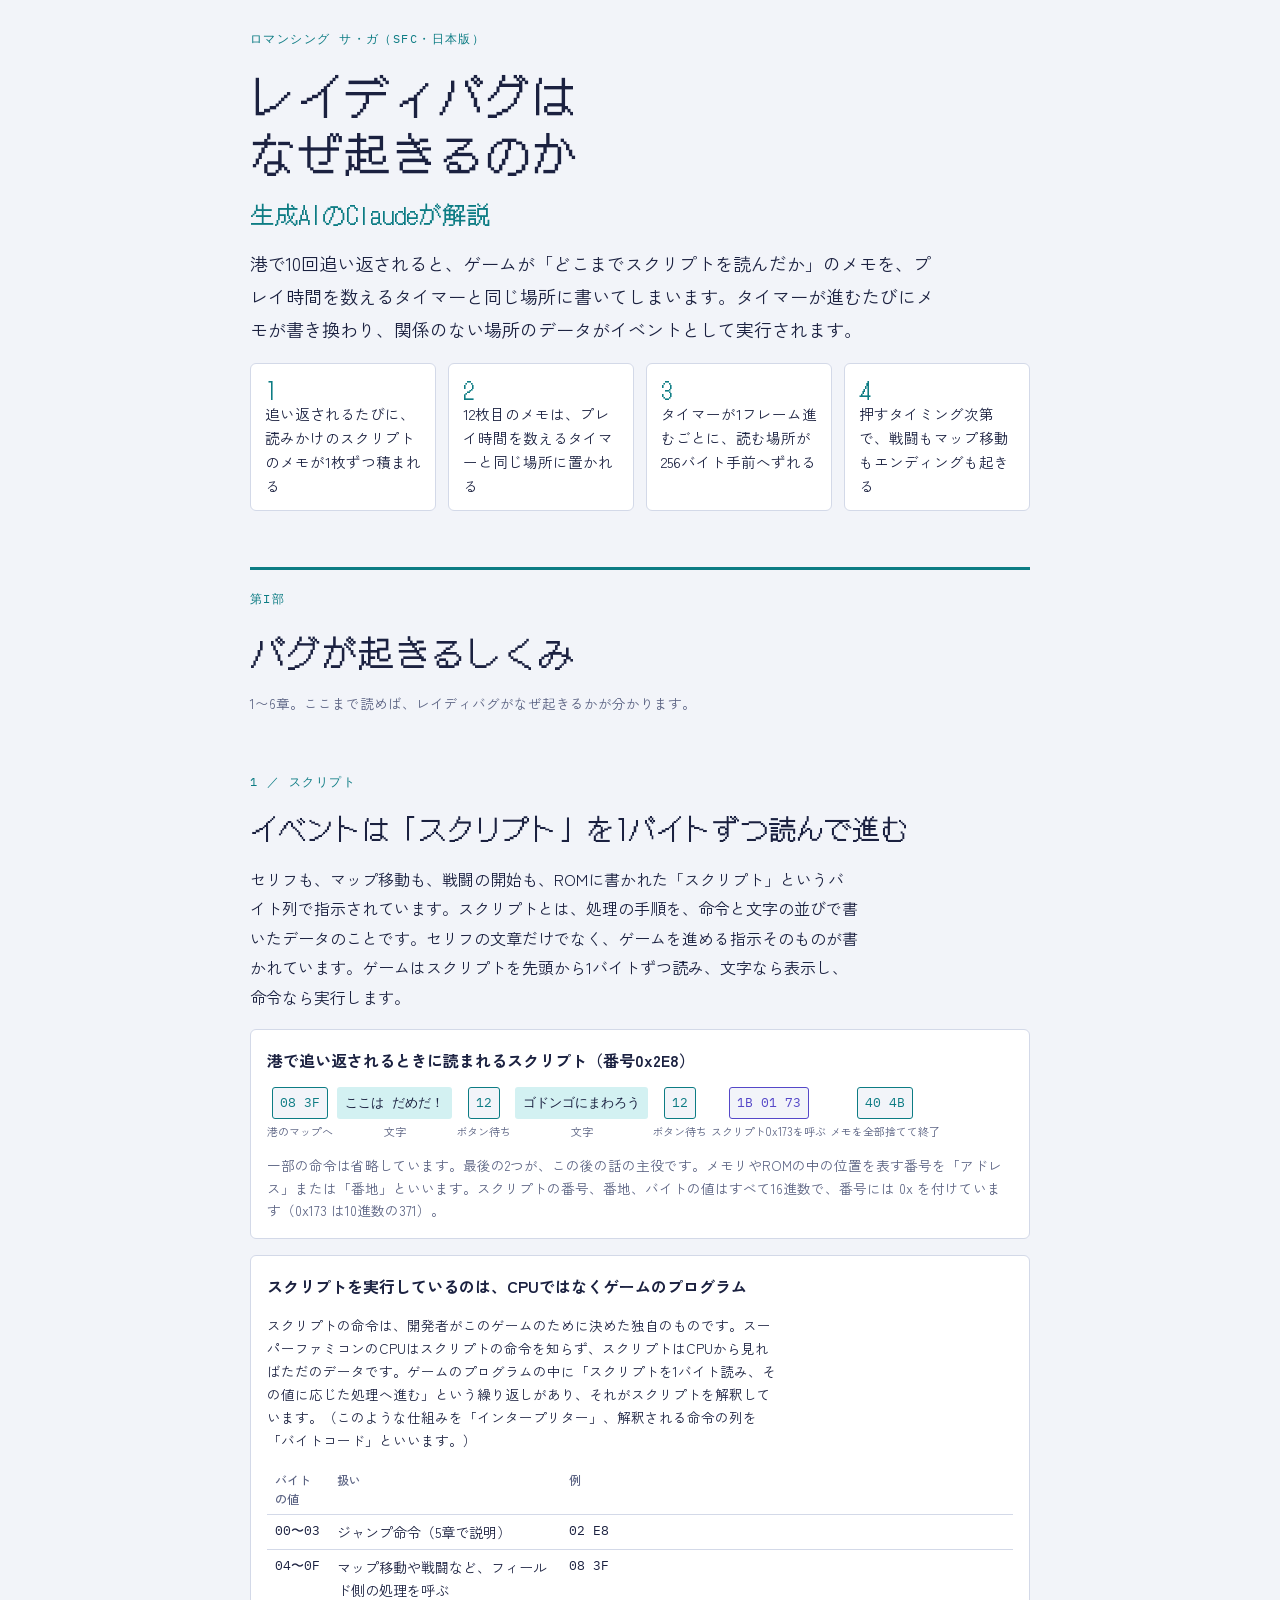
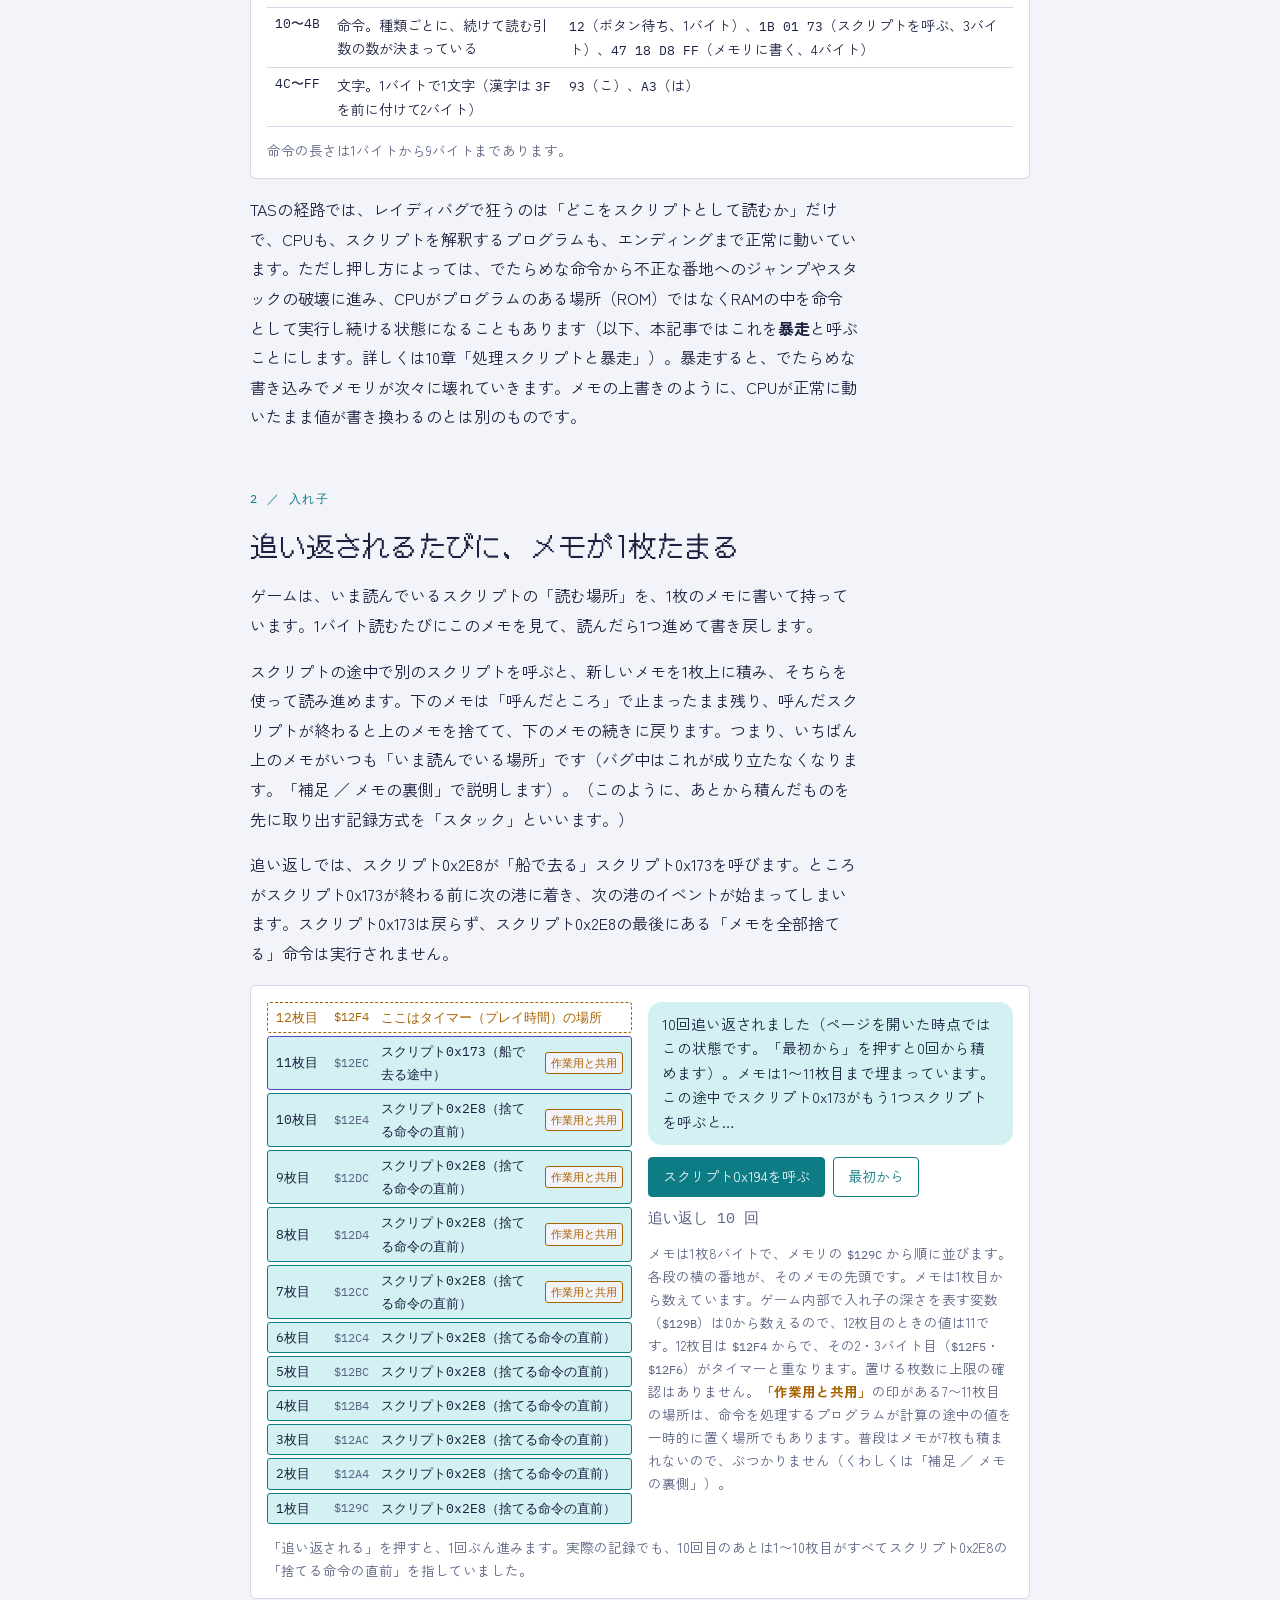
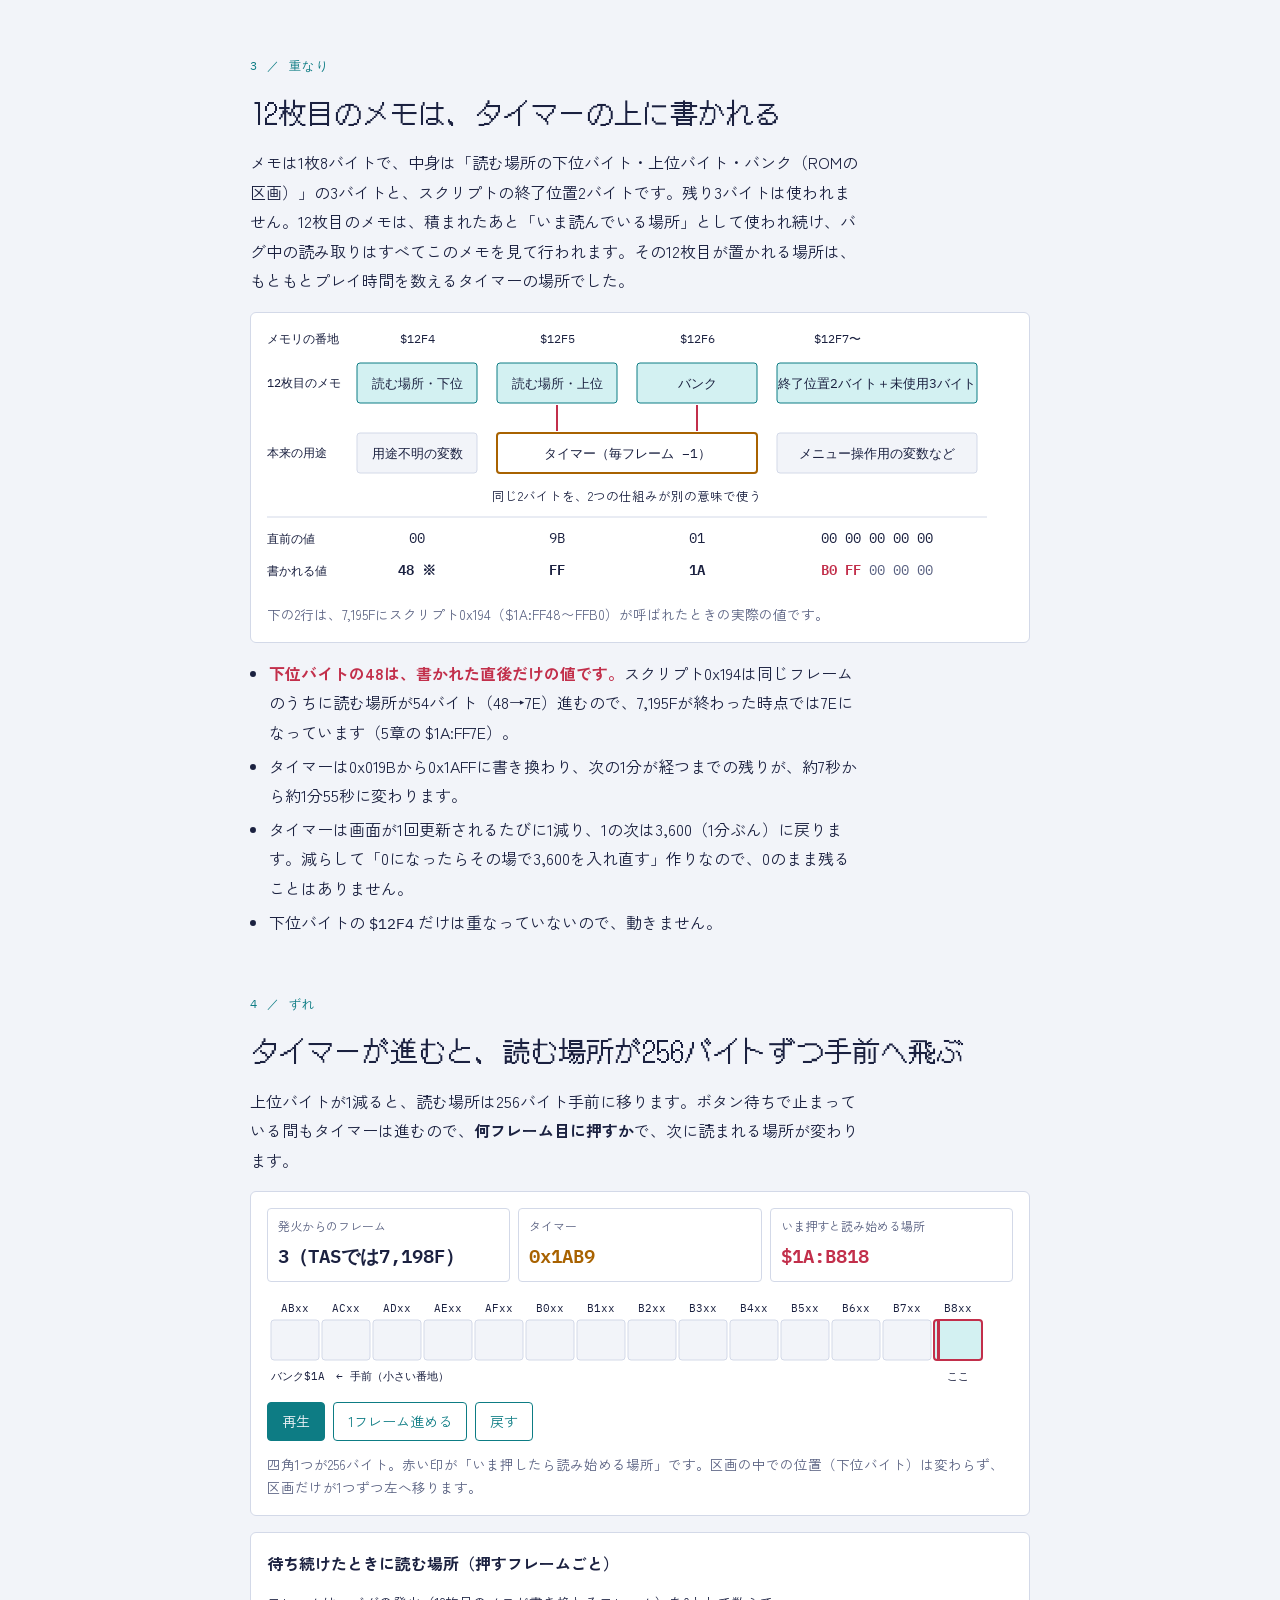
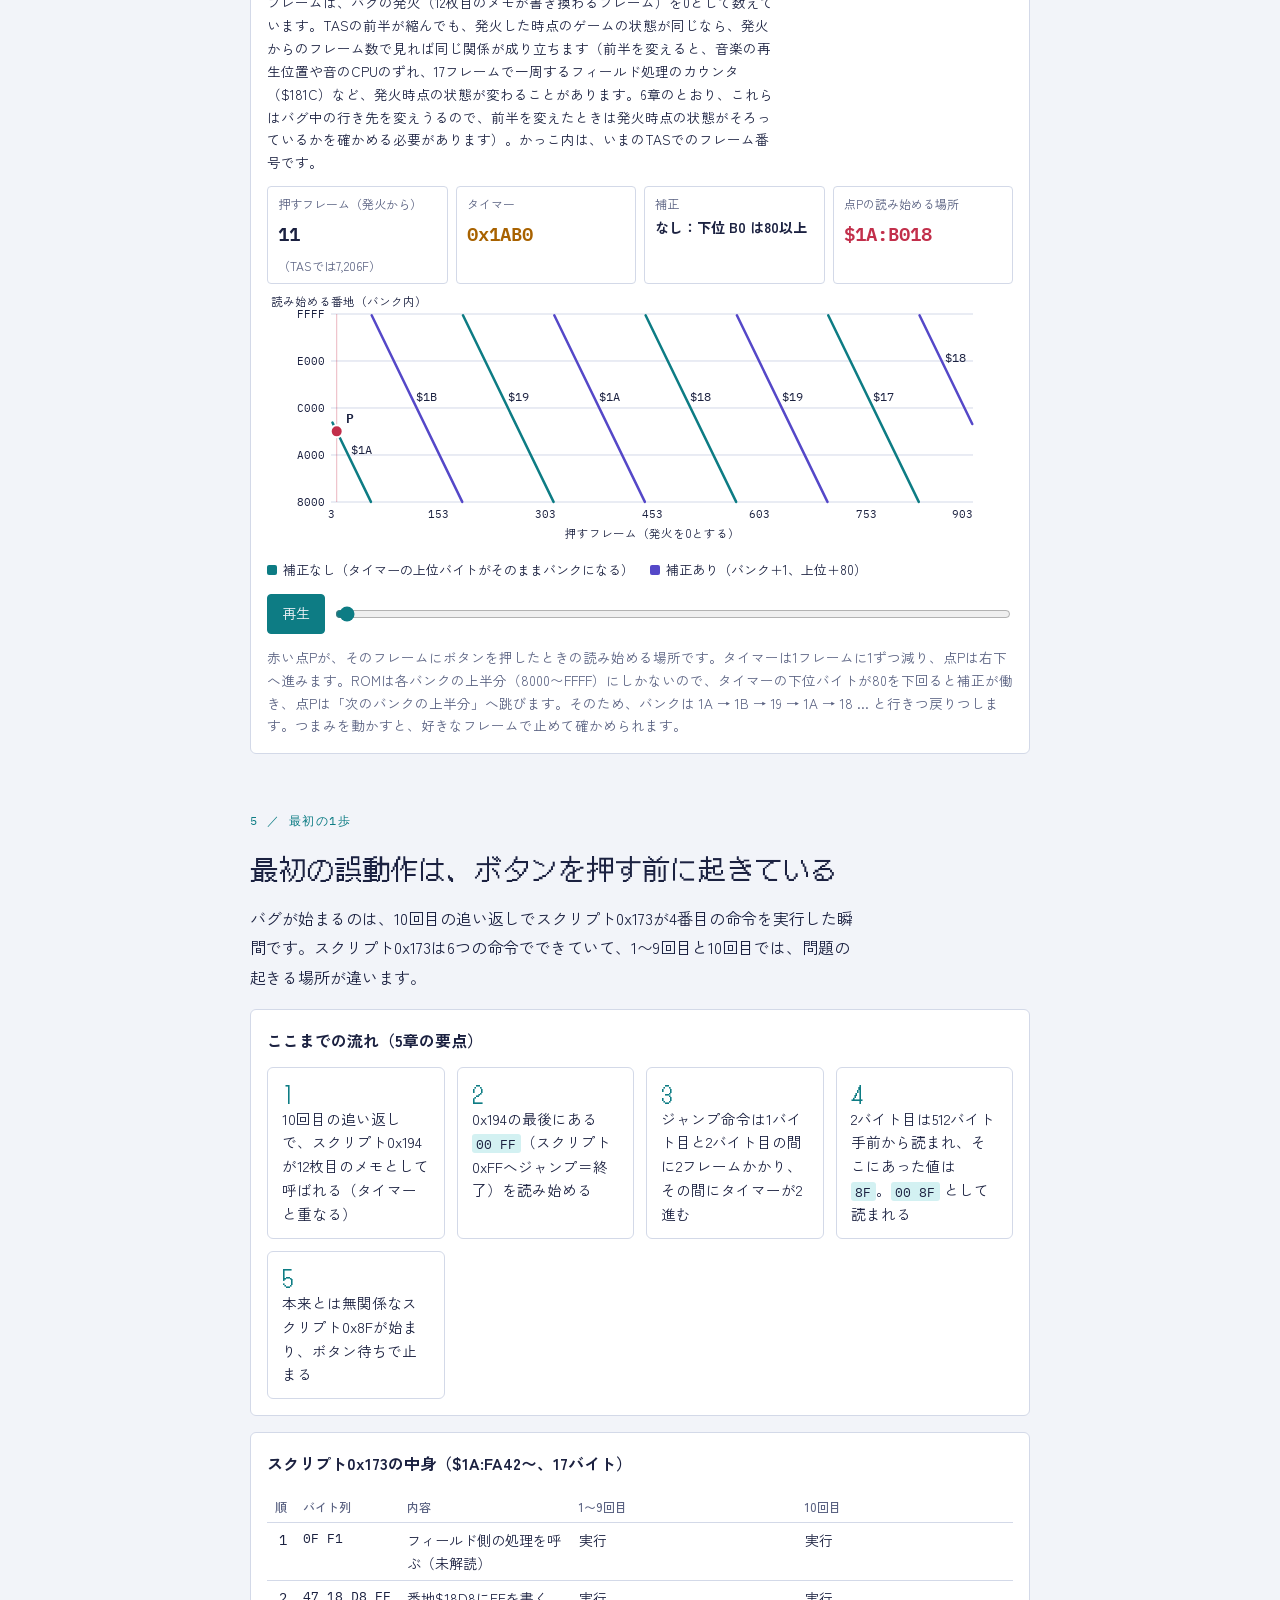
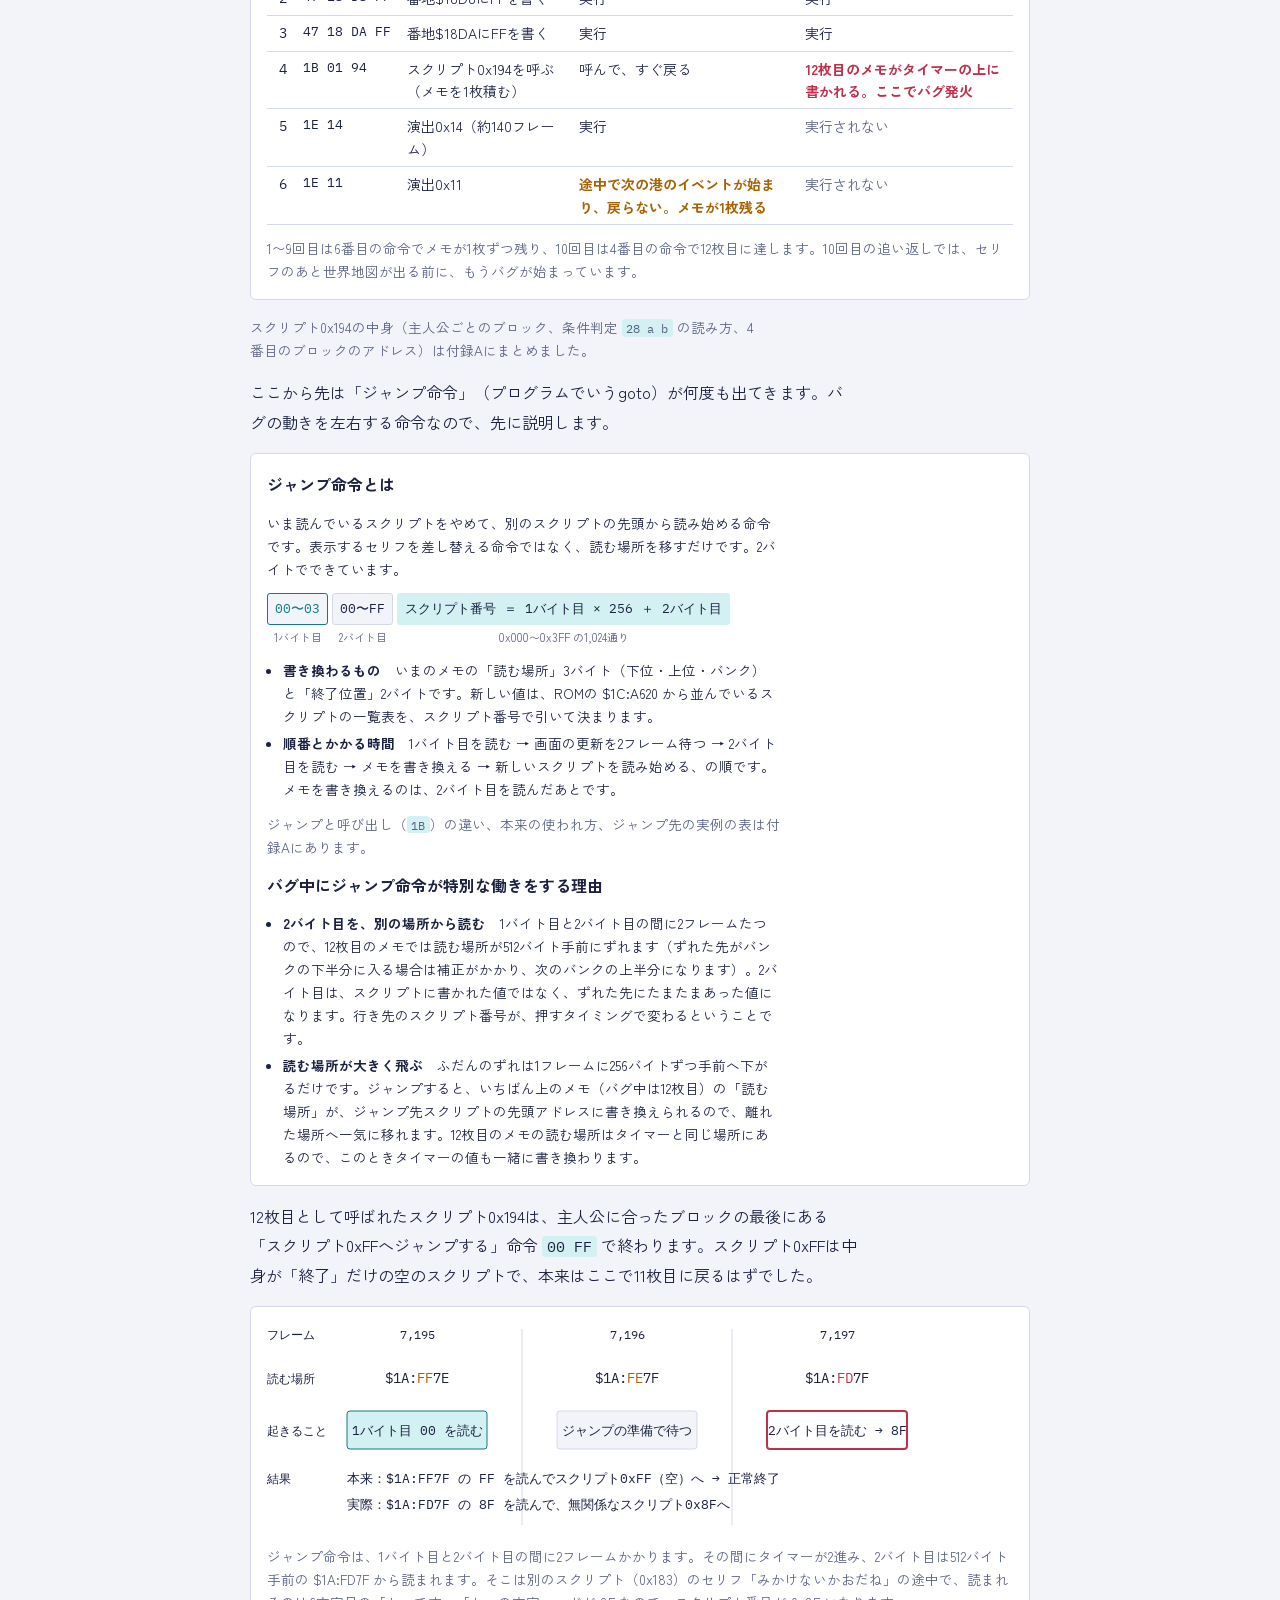
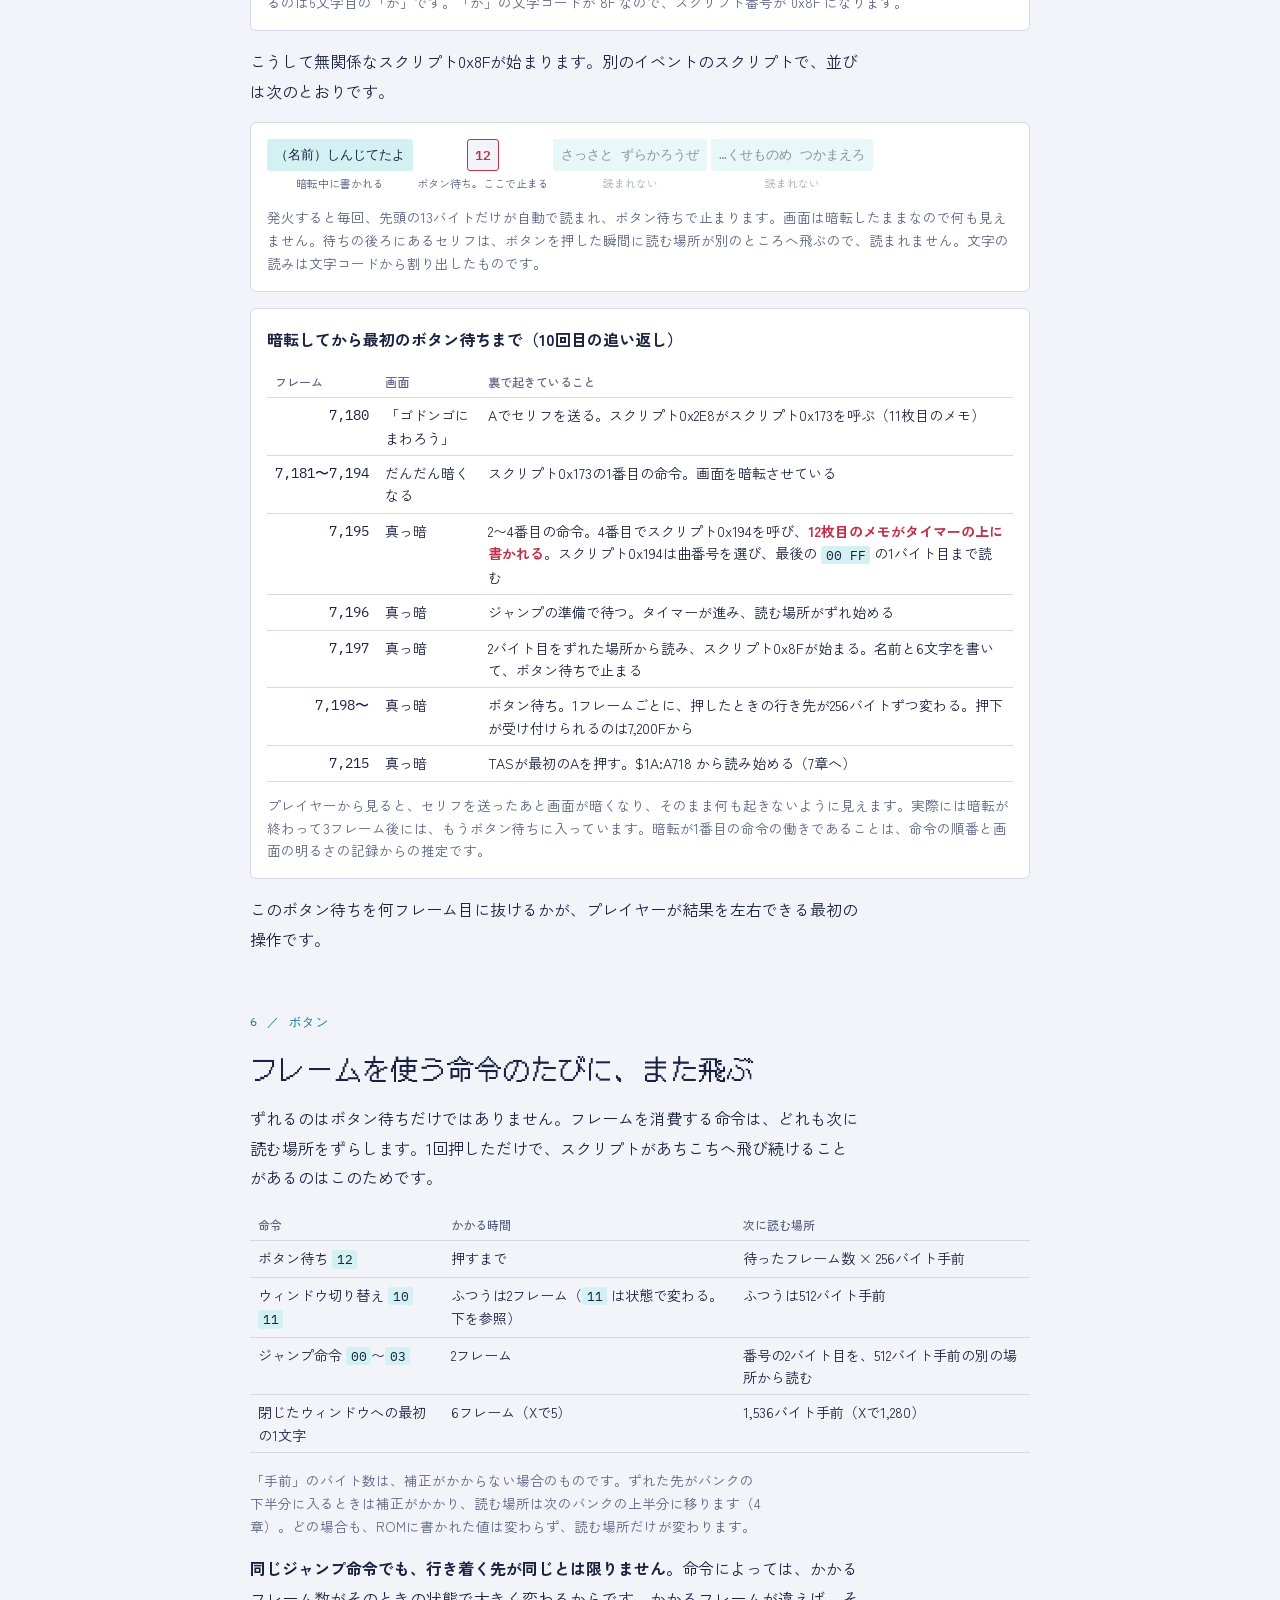
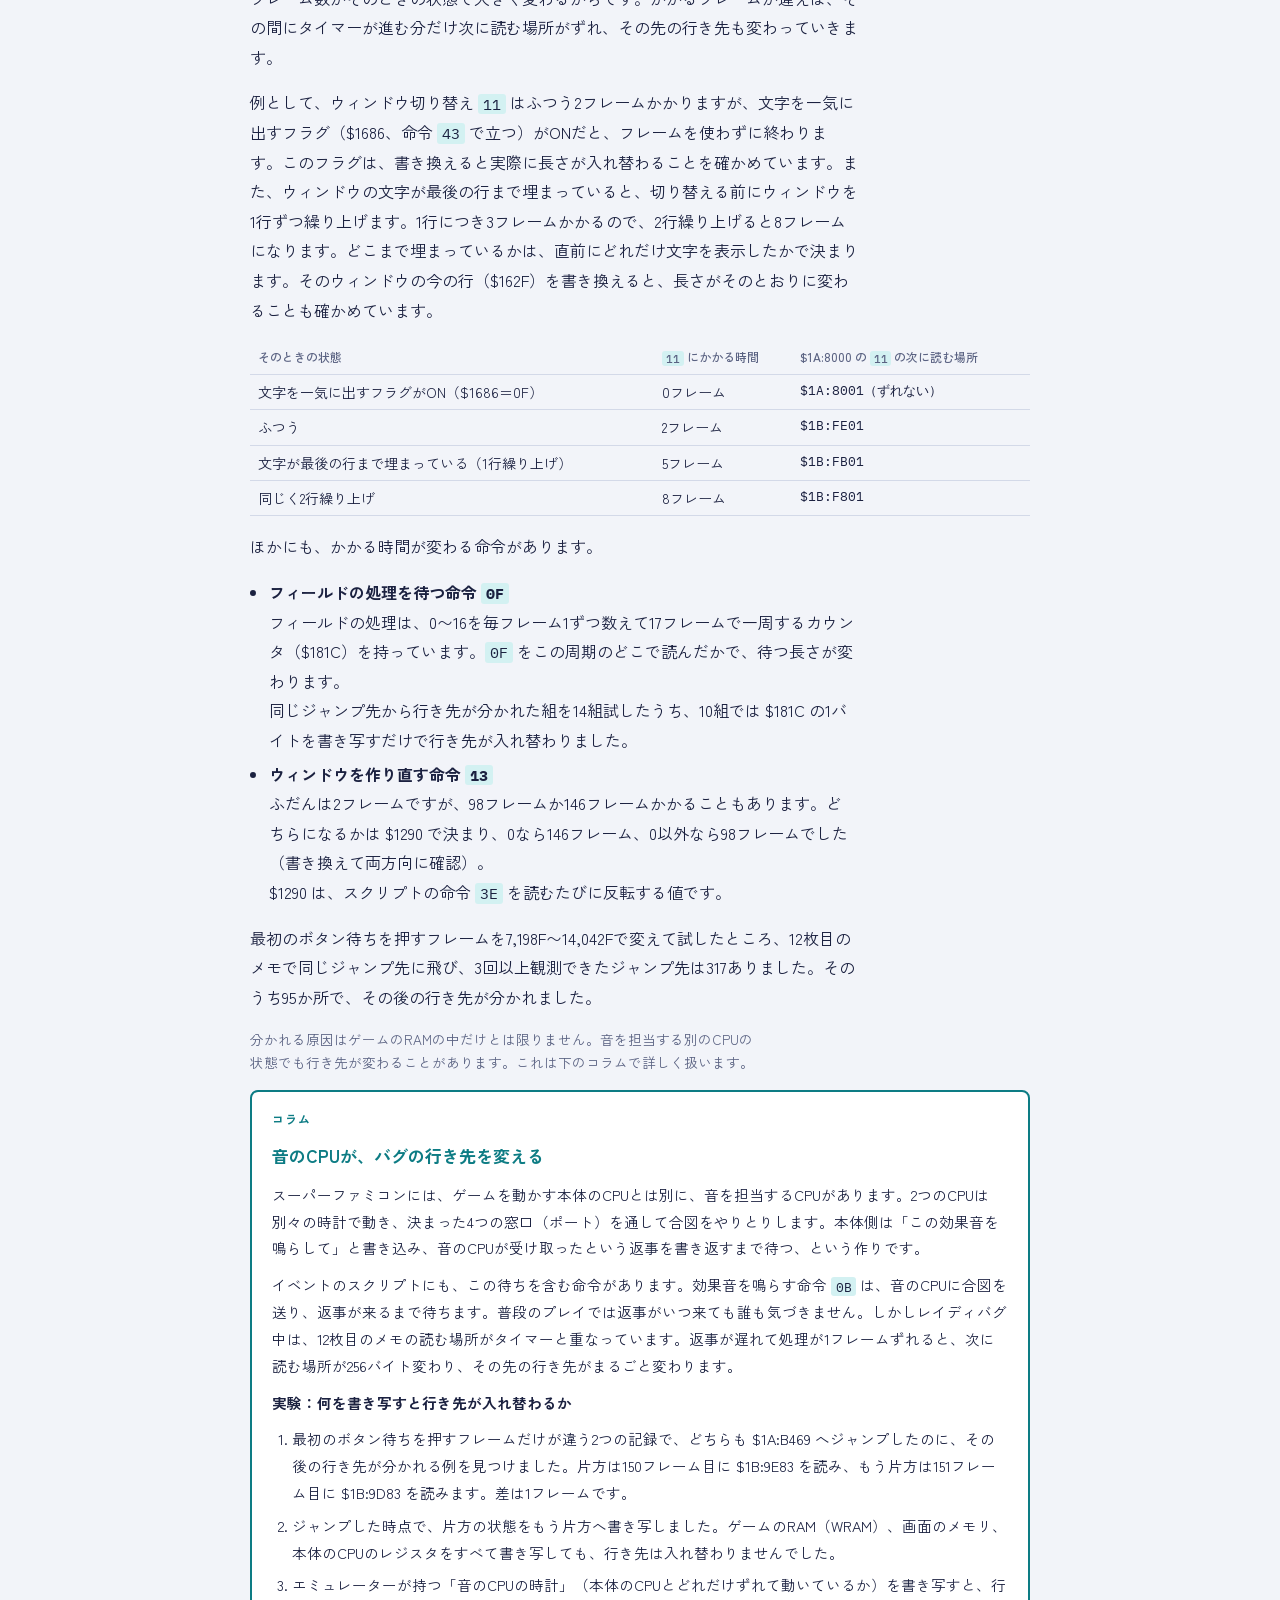
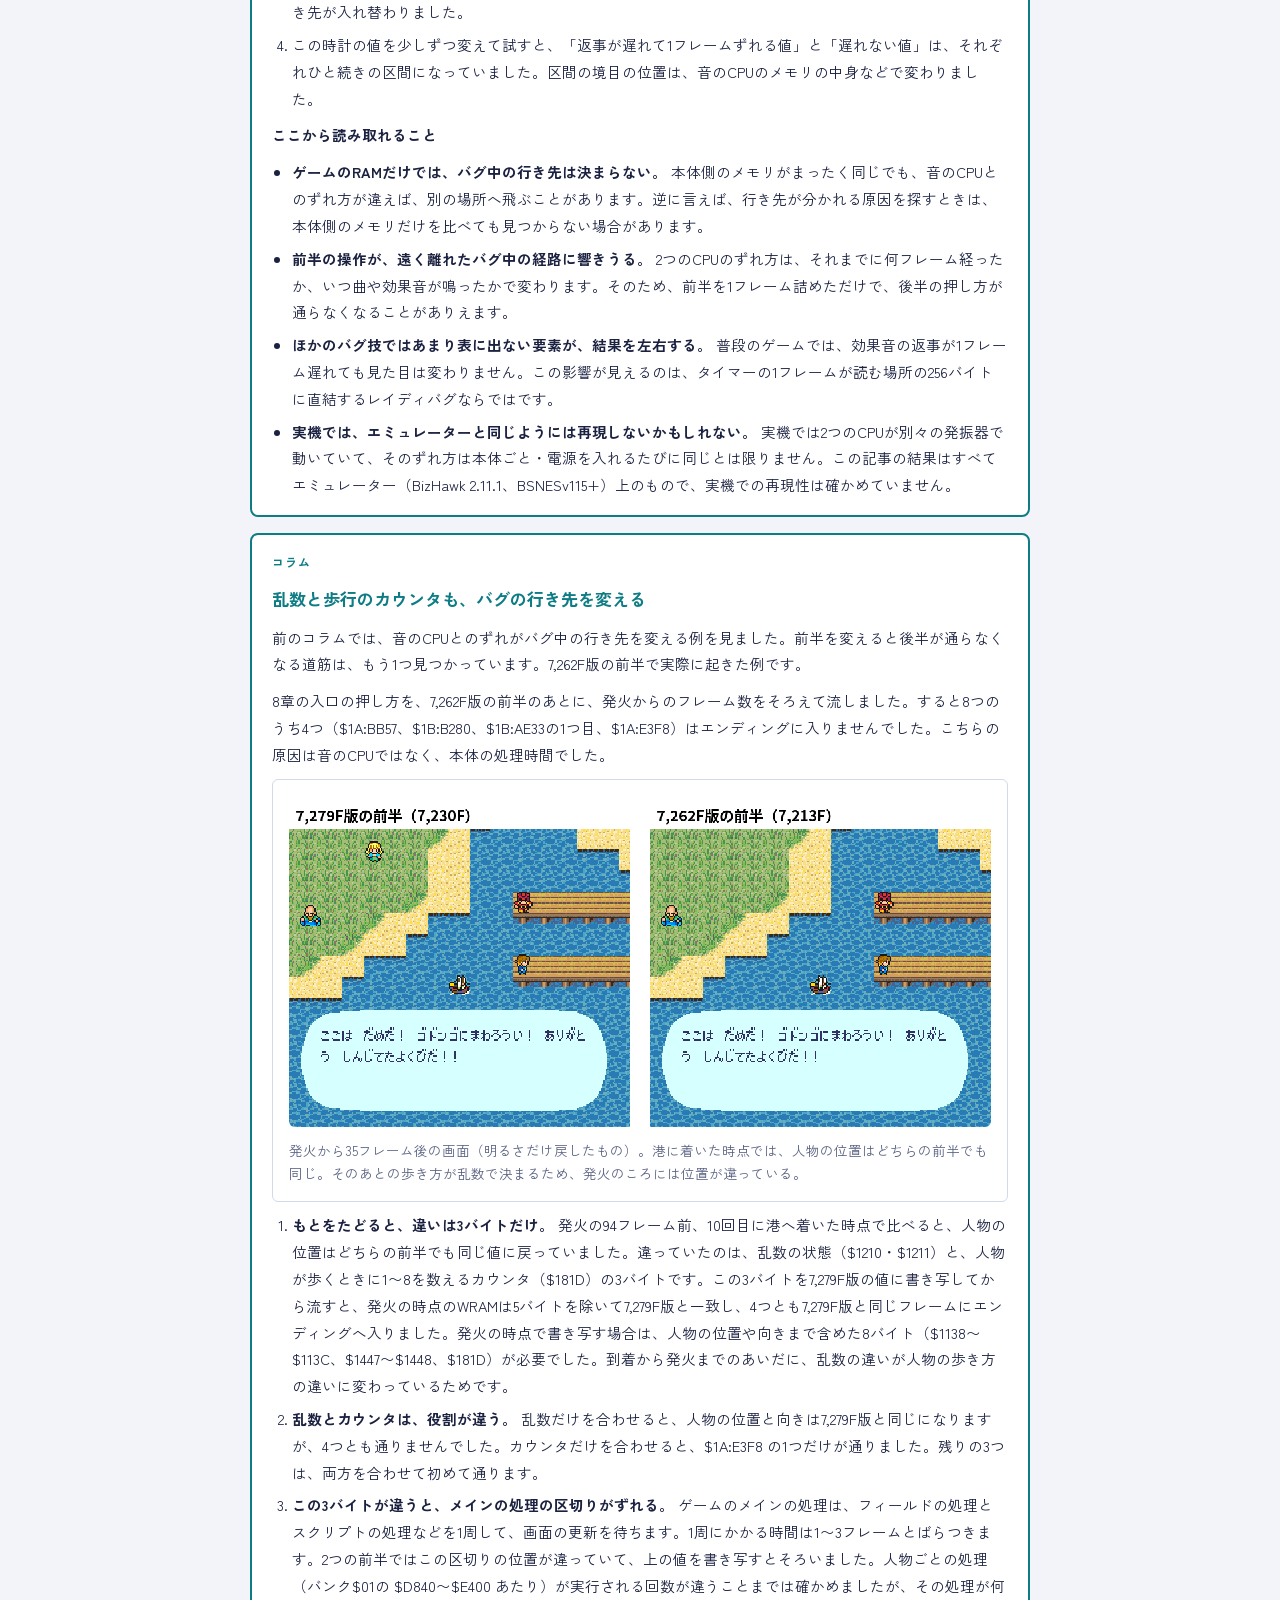
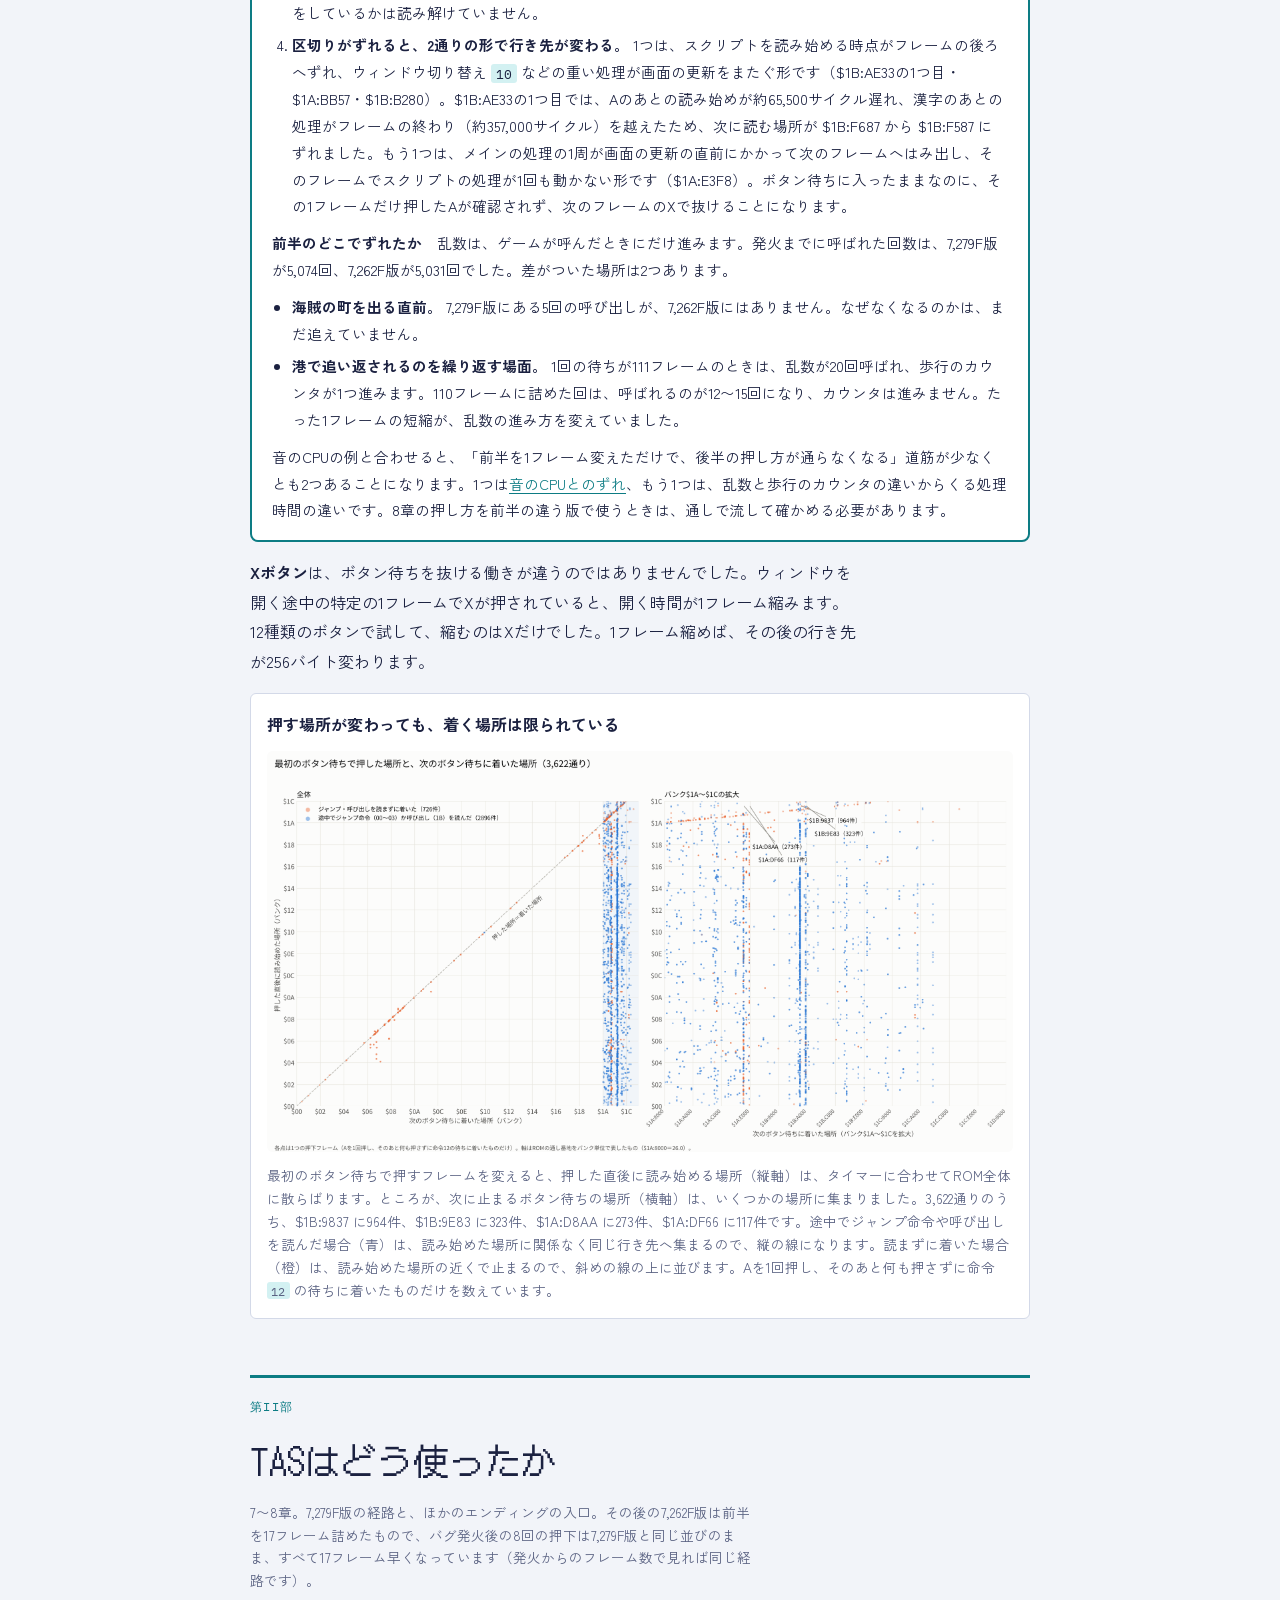
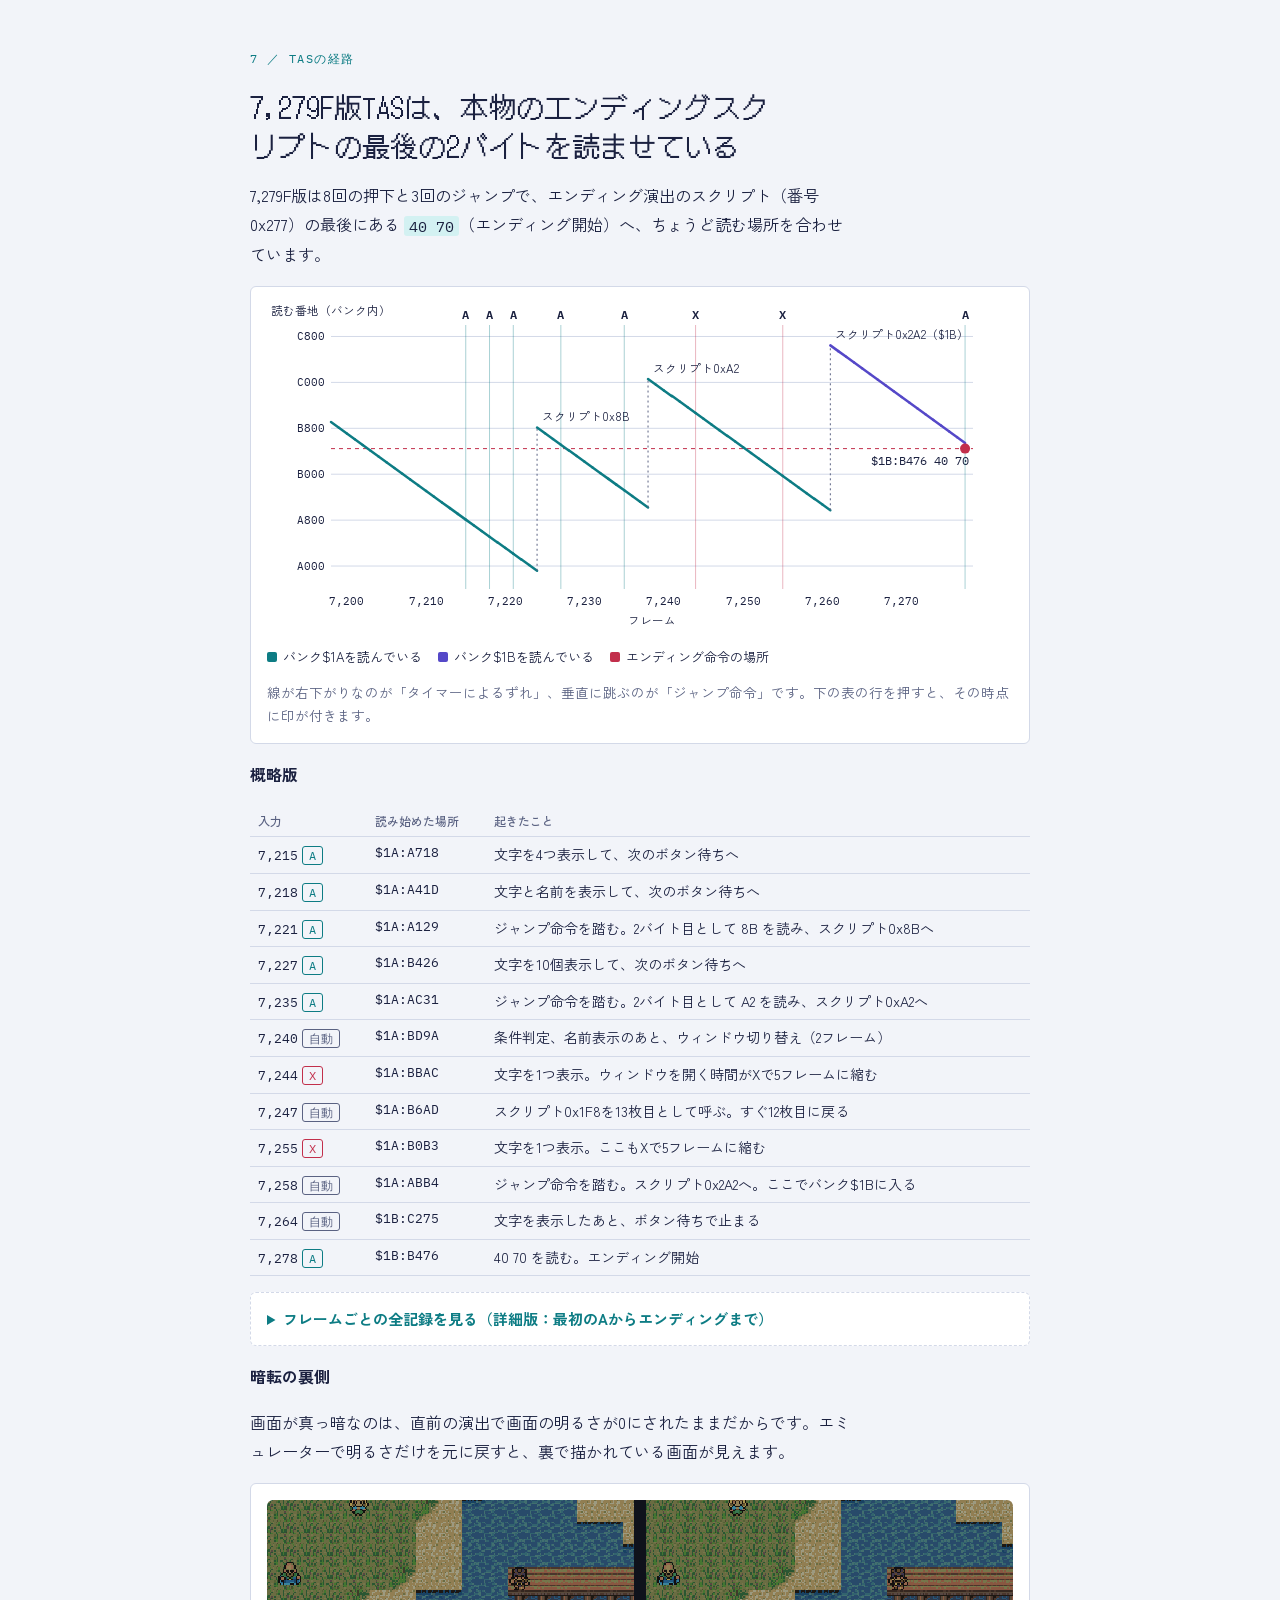
==== commit 41c217c4: "lady-bug: 8章の確認済みの注の位置を修正、Q10の範囲を明記 Co-Authored-By: Claude Fable 5.2 <noreply@anthropic.com> Claude-" ====
--- a/docs/lady-bug/index.html
+++ b/docs/lady-bug/index.html
@@ -631,7 +631,6 @@
         <tr><td class="mono">$1D:CE4D</td><td><code>40 6F</code><br><span class="muted small">データの中の偶然の並び</span></td><td class="mono">4C</td><td class="n">2</td><td class="n">1</td><td class="n">1</td><td class="muted small">—</td></tr>
       </tbody>
     </table></div>
-    <figcaption>どの行も、実際の押し方でエンディングの最後の画面まで進むことを確かめました。</figcaption>
   </figure>
     <h3>表の見方</h3>
     <ul class="plain">
@@ -651,6 +650,7 @@
     <p>少し手前に入っても、間の命令を読み進んで <code>40</code> に届く場合があります。ただし、途中でフレームを使う命令があると、読む場所がまたずれます。</p>
     <p>$1D:CE4D や、その数バイト手前の $1D:CE47〜CE49 から入る道もあります。しかし、12枚目のメモのずれは番地を下げる向きにしか進まないので、バンク$1Dには $1C のスクリプトへジャンプしてからでないと届きません。実際の押し方は見つかっていません。</p>
     <h3>確かめた押し方</h3>
+    <p>「1つ手前から」と「2フレームずれて着地」の行は、次の押し方で、エンディングの最後の画面まで進むことを確かめました。$1D:CE4D の行は、上に書いたとおり、押し方が見つかっていません。</p>
     <div class="scroll"><table>
       <tr><th>入る場所</th><th>止まるボタン待ち</th><th>Aを押すフレーム</th></tr>
       <tr><td class="mono">$1B:B0B2</td><td class="mono">$1A:90B1</td><td>8章の $1B:B0B3 の経路</td></tr>
@@ -1181,7 +1181,7 @@
 ["ボタン待ちで止まっているあいだ、次に読む場所は毎フレーム256バイトずつ手前へ移る。",true,"タイマーは毎フレーム1ずつ減り、その下位バイトが読む場所の上位バイトになっているためです。区画の中での位置（下位バイト）は変わりません。"],
 ["ボタン待ちでは、AボタンとXボタンのどちらを押すかで、読む場所が変わる。",false,"ボタン待ちでは、どのボタンでも同じ場所を読みます。Xが効くのは別の場面で、ウィンドウが開く途中の決まったフレームにXを押していると、開く時間が6フレームから5フレームに縮みます。"],
 ["バグ中は、主人公の名前や所持品などRAMの内容を、命令として読ませることができる。",false,"読む場所は必ずROMの中に補正されます。上位バイトが0x80未満なら、次のバンクの上半分へ送られるためです。"],
-["エンディングを始める命令 40 70 は、ROMの中に1か所しかない。",false,"8か所あります。TASが使っているのはそのうちの $1B:B476 で、本物のエンディングスクリプト（0x277）の最後の2バイトです。"]
+["エンディングを始める命令 40 70 は、スクリプトのあるバンク（$1A〜$1C）の中に1か所しかない。",false,"8か所あります（ROM全体では、同じ2バイトの並びは52か所ありますが、スクリプトとして読めるのはこのバンクの中だけです）。TASが使っているのはそのうちの $1B:B476 で、本物のエンディングスクリプト（0x277）の最後の2バイトです。"]
 ];
 const ol=document.getElementById('quiz'), sc=document.getElementById('qScore'); let done=0, right=0;
 function build(){ ol.textContent=''; done=0; right=0; sc.textContent='0 / '+Q.length+' 問に回答';
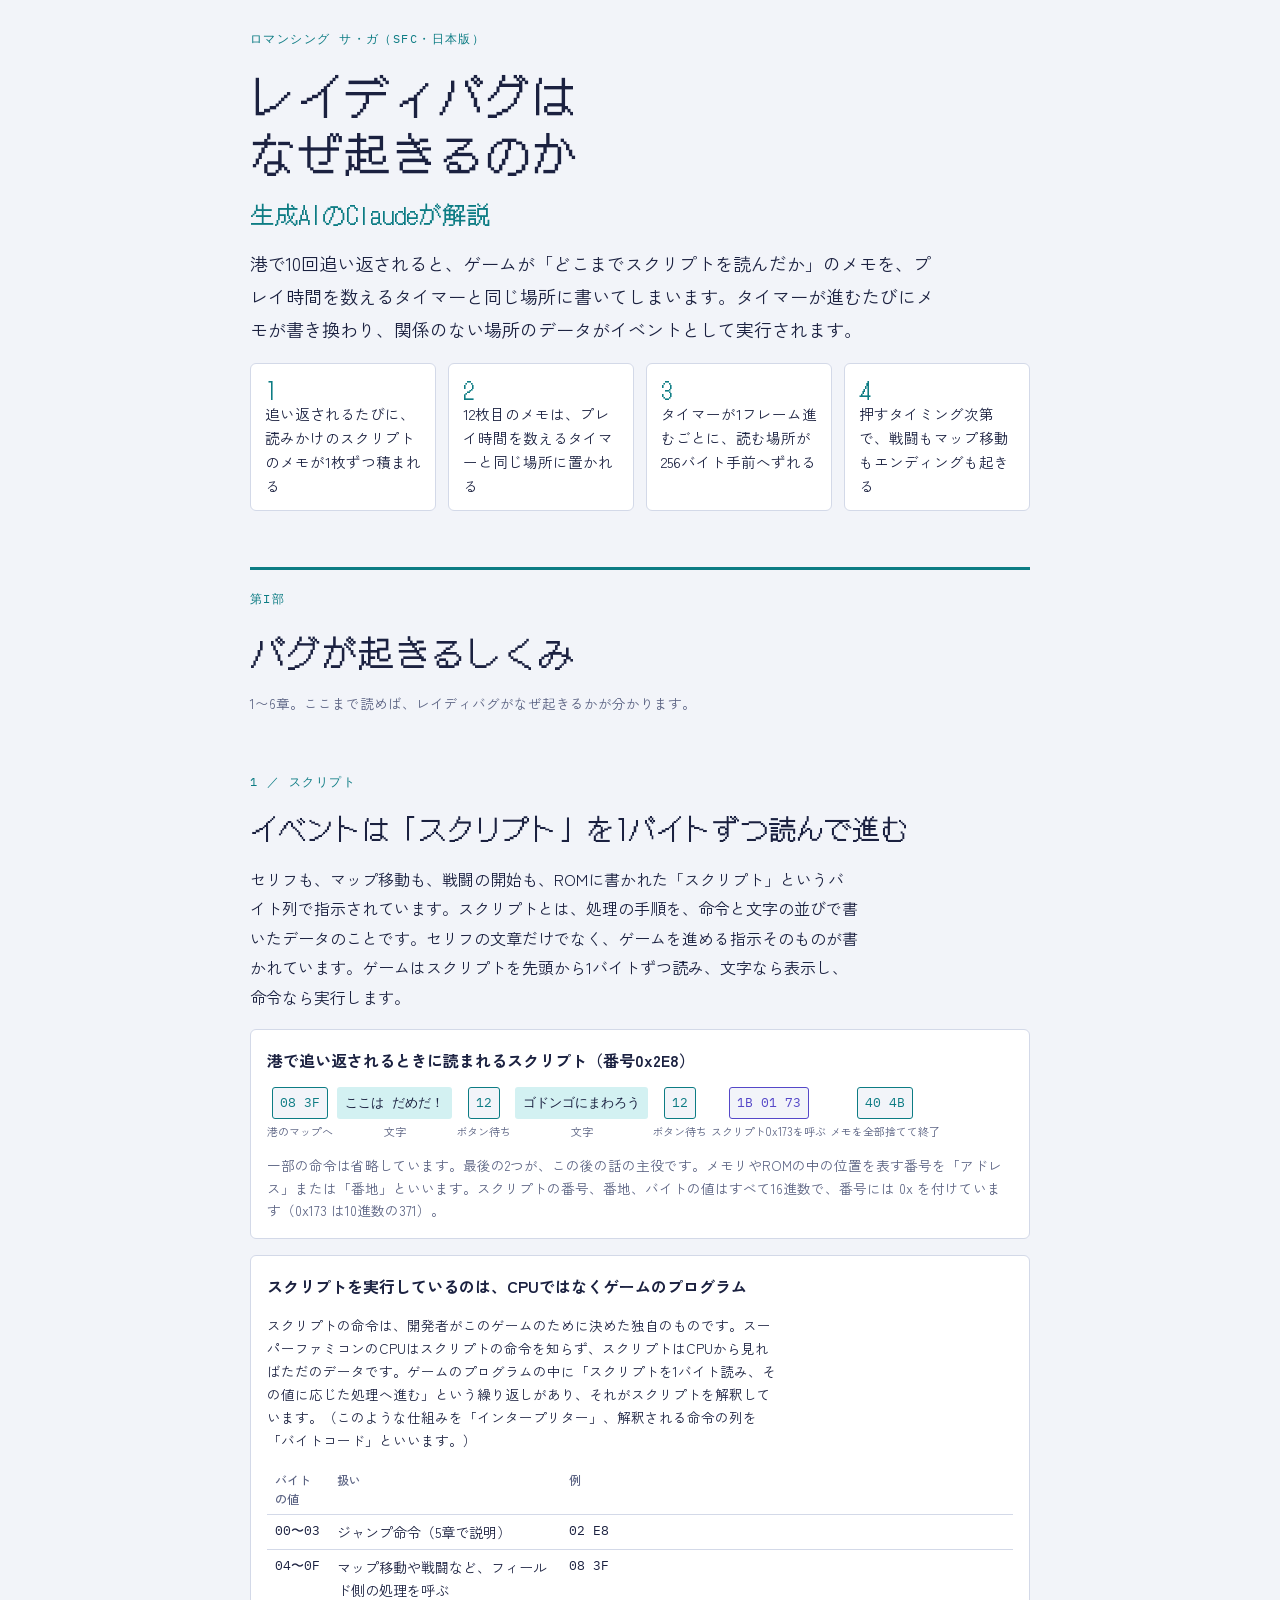
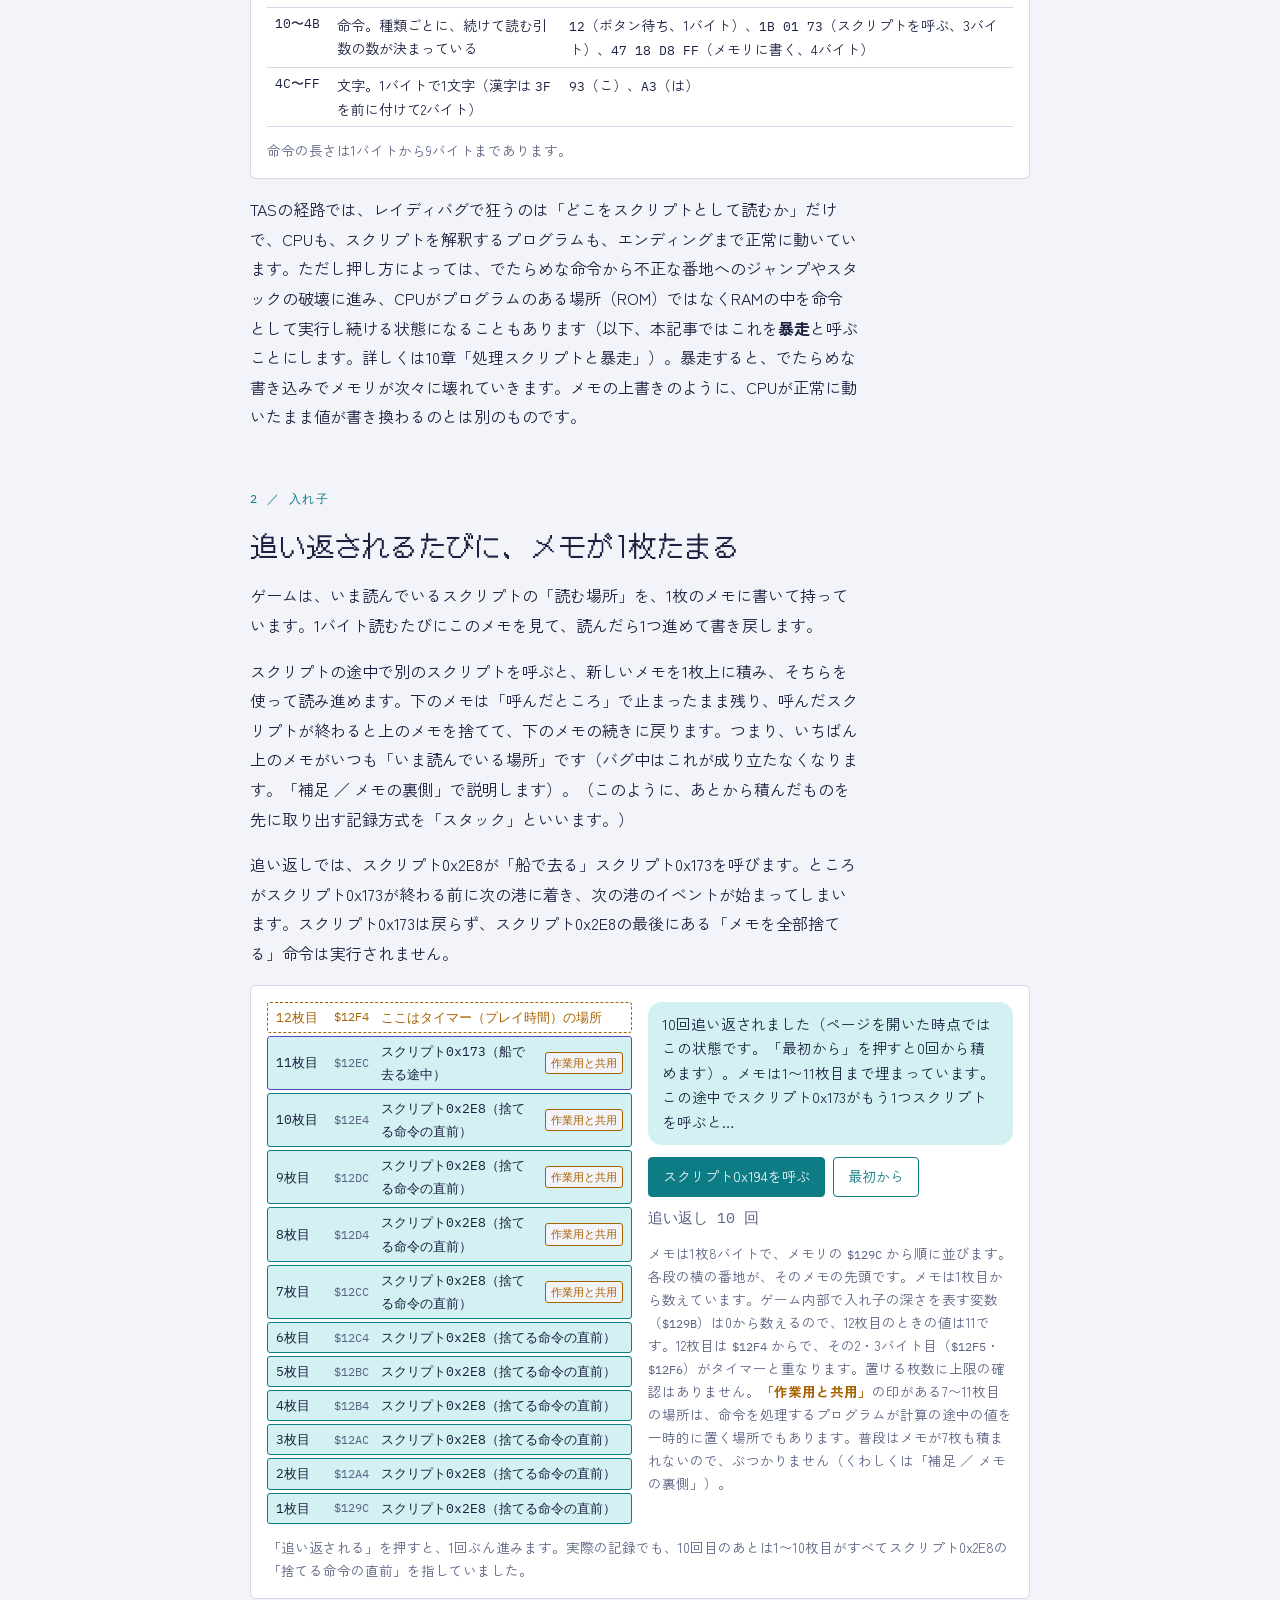
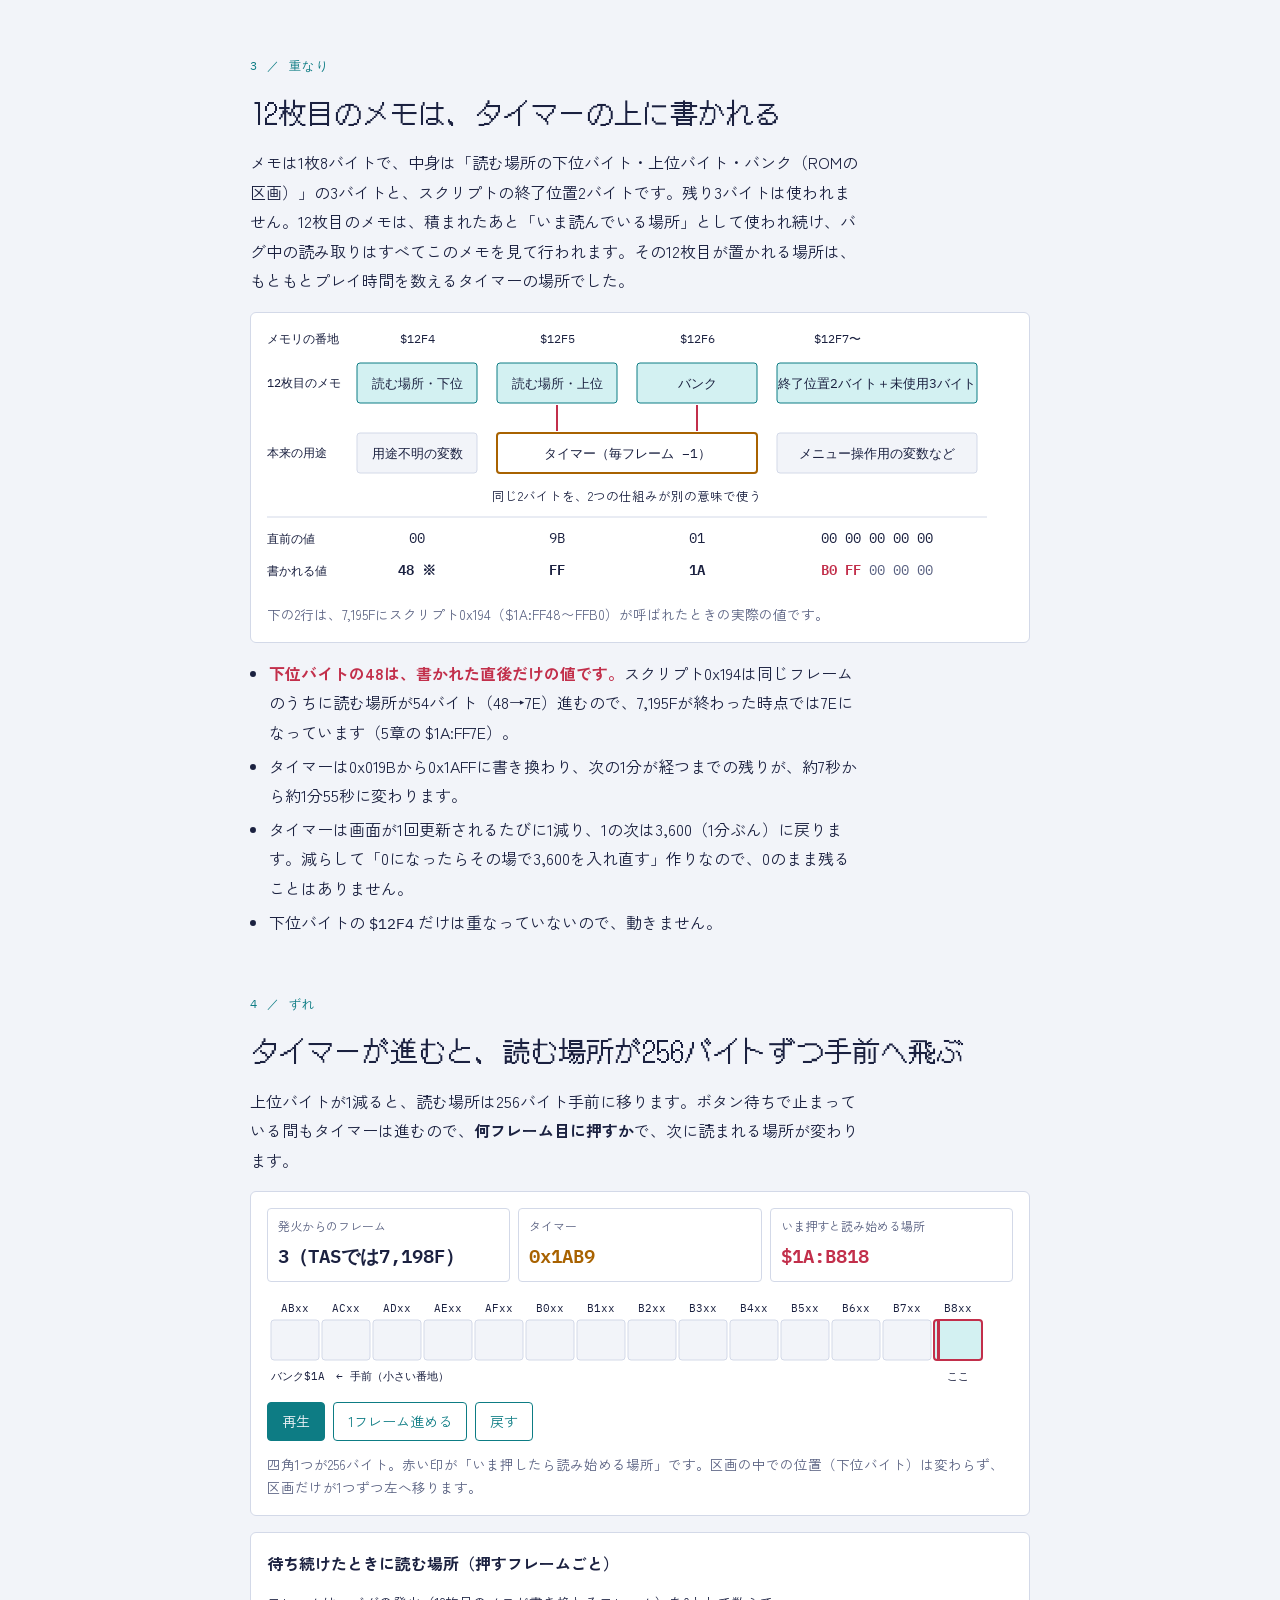
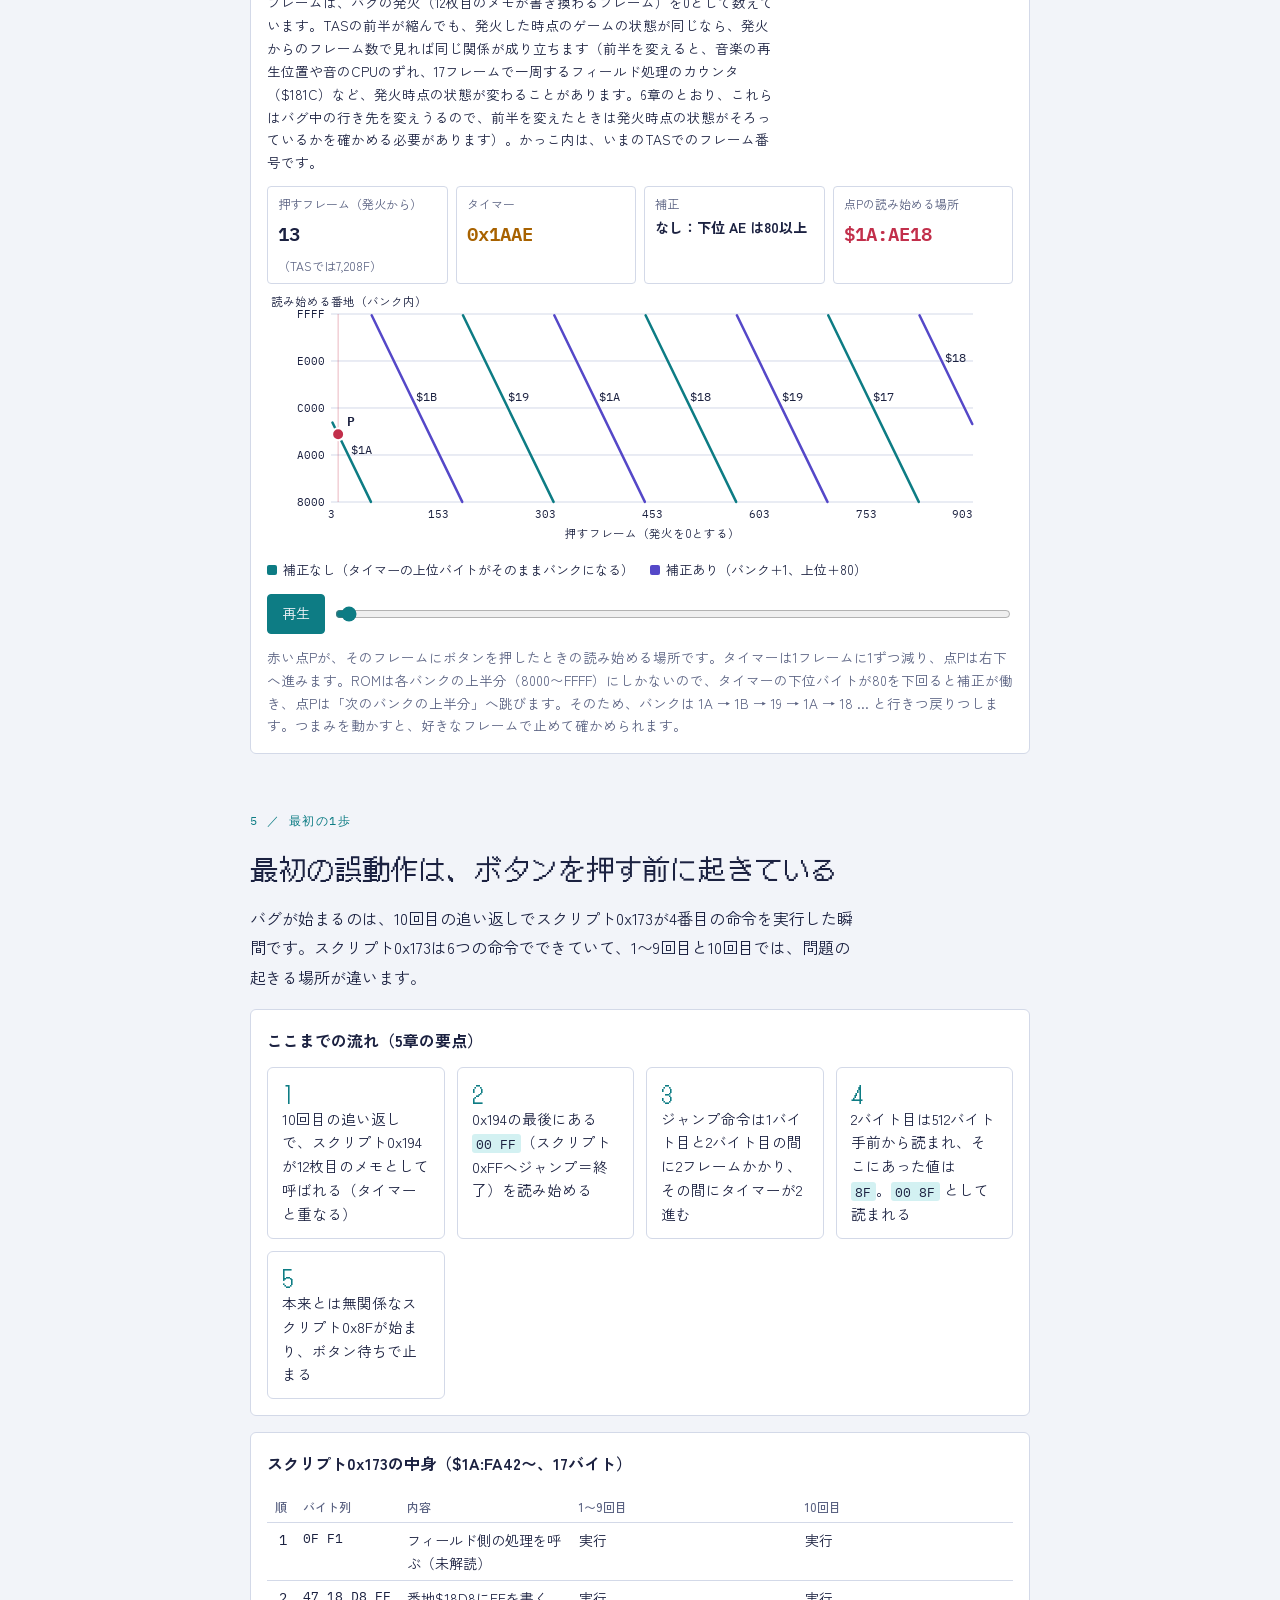
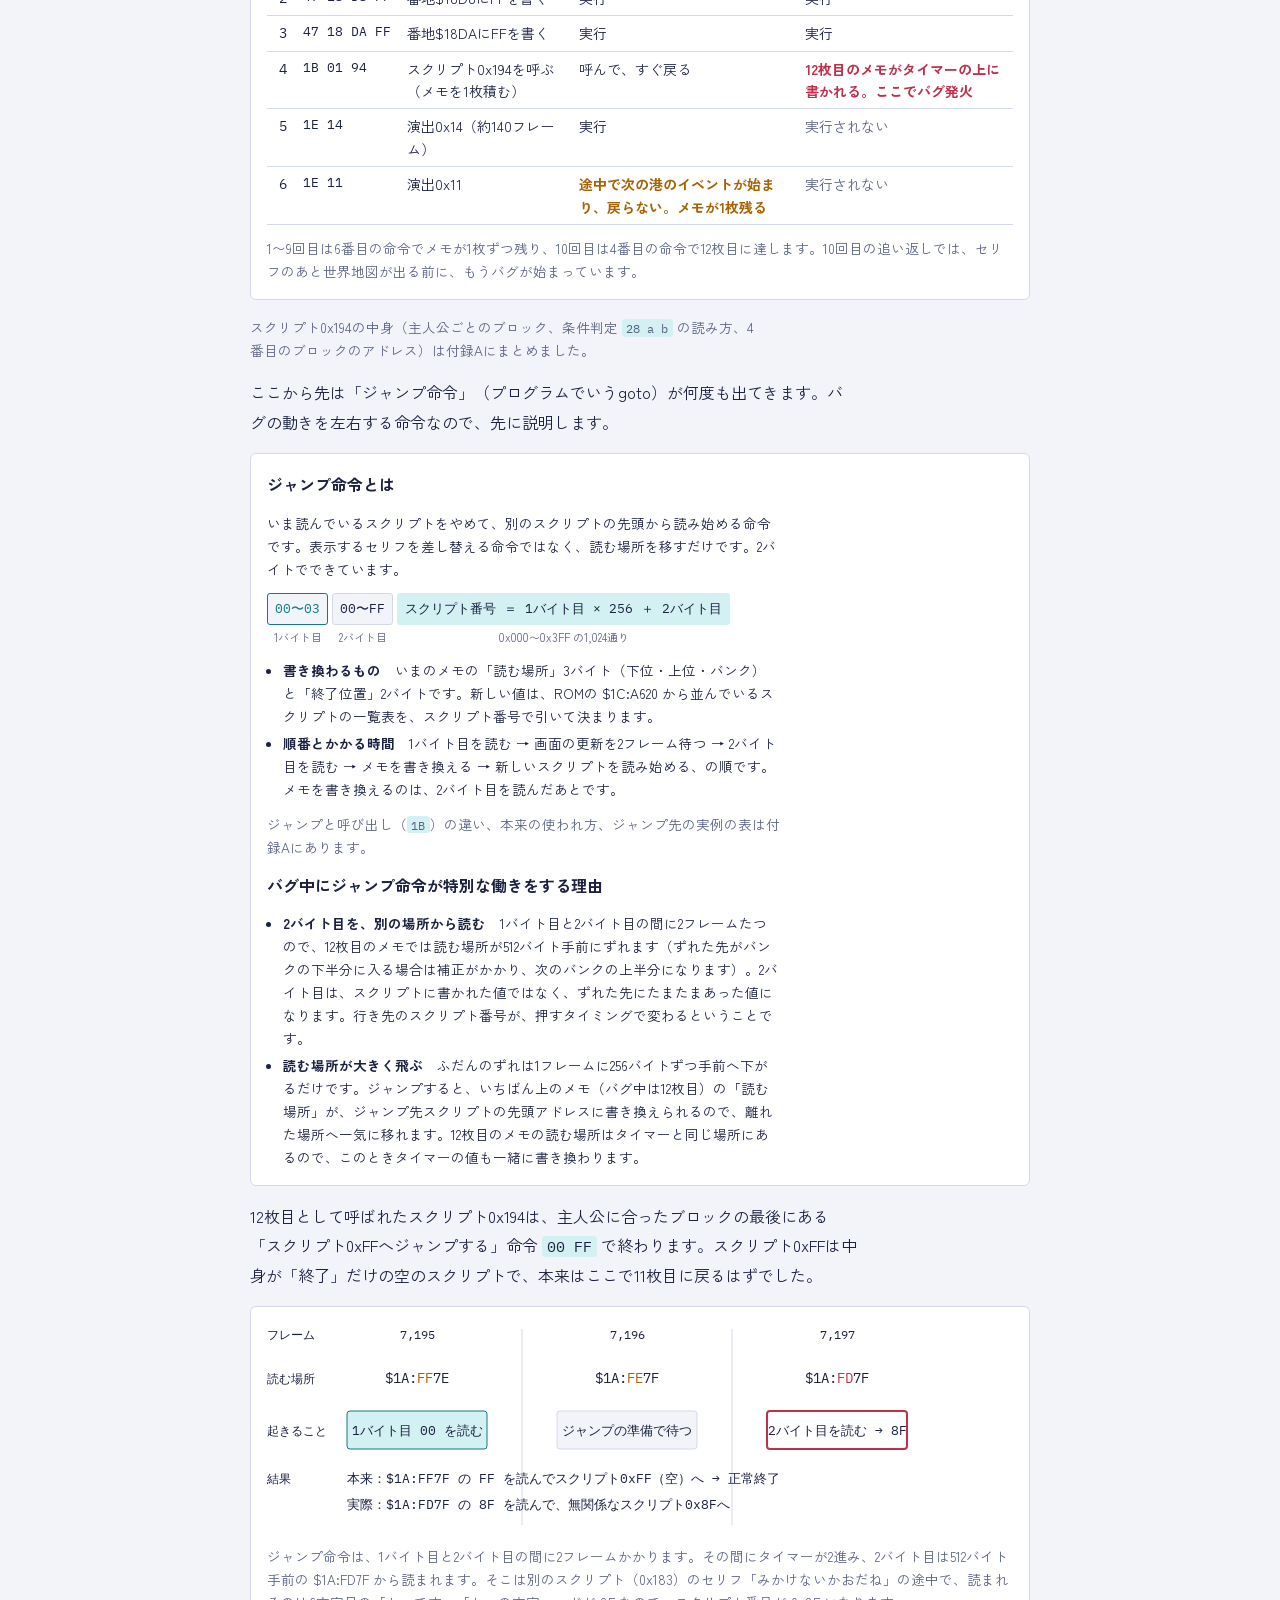
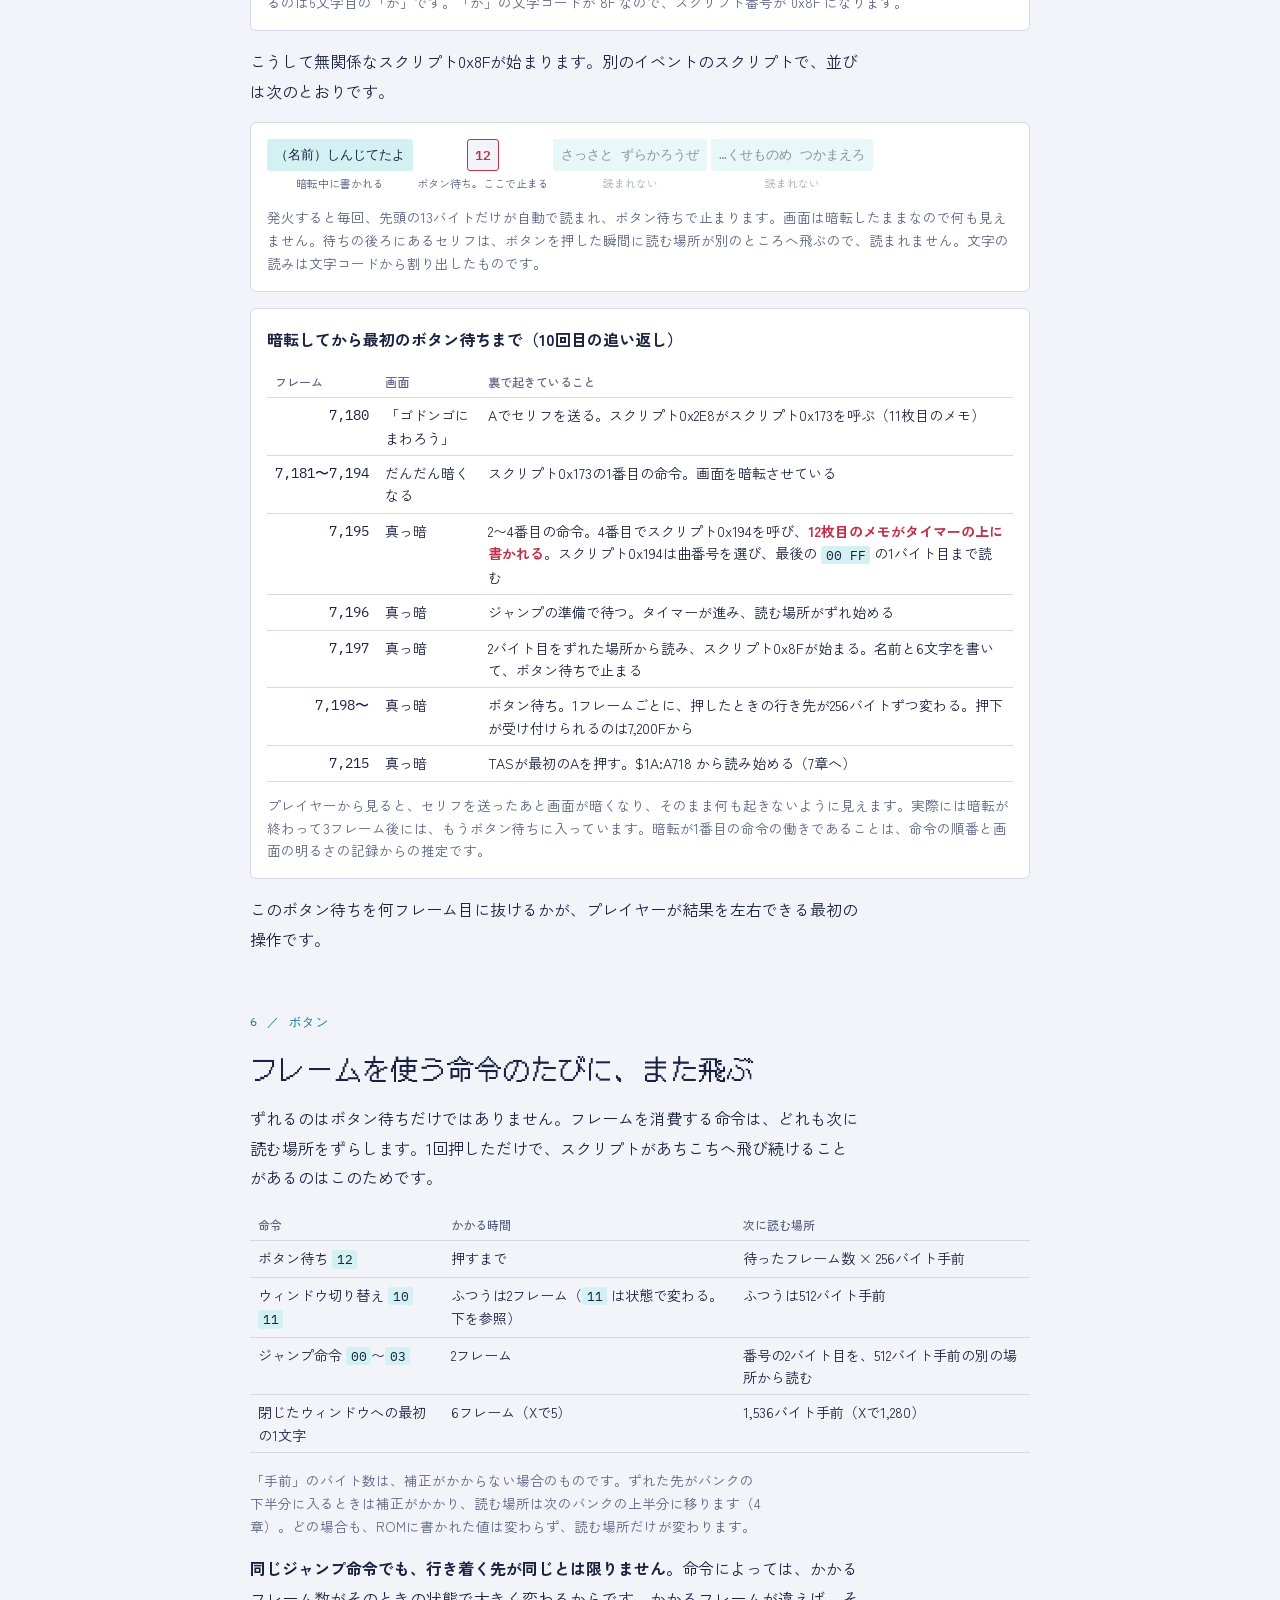
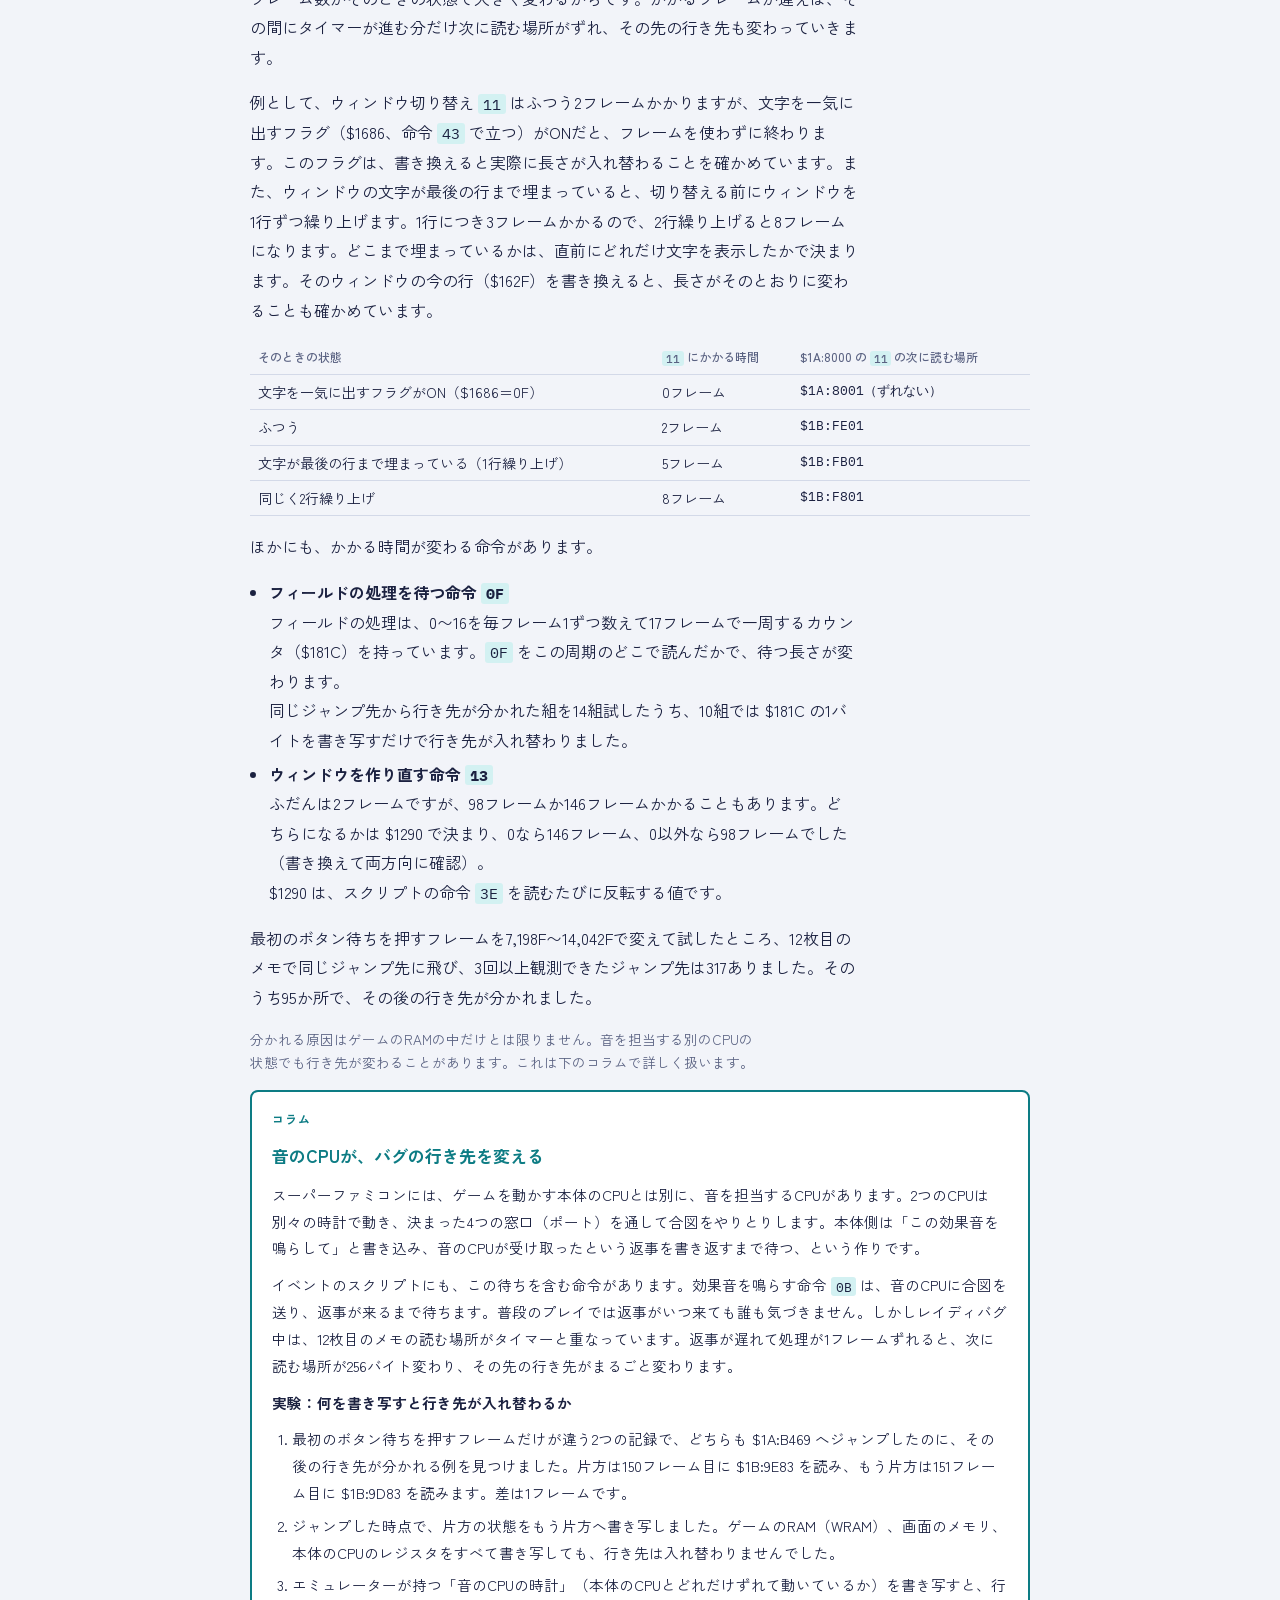
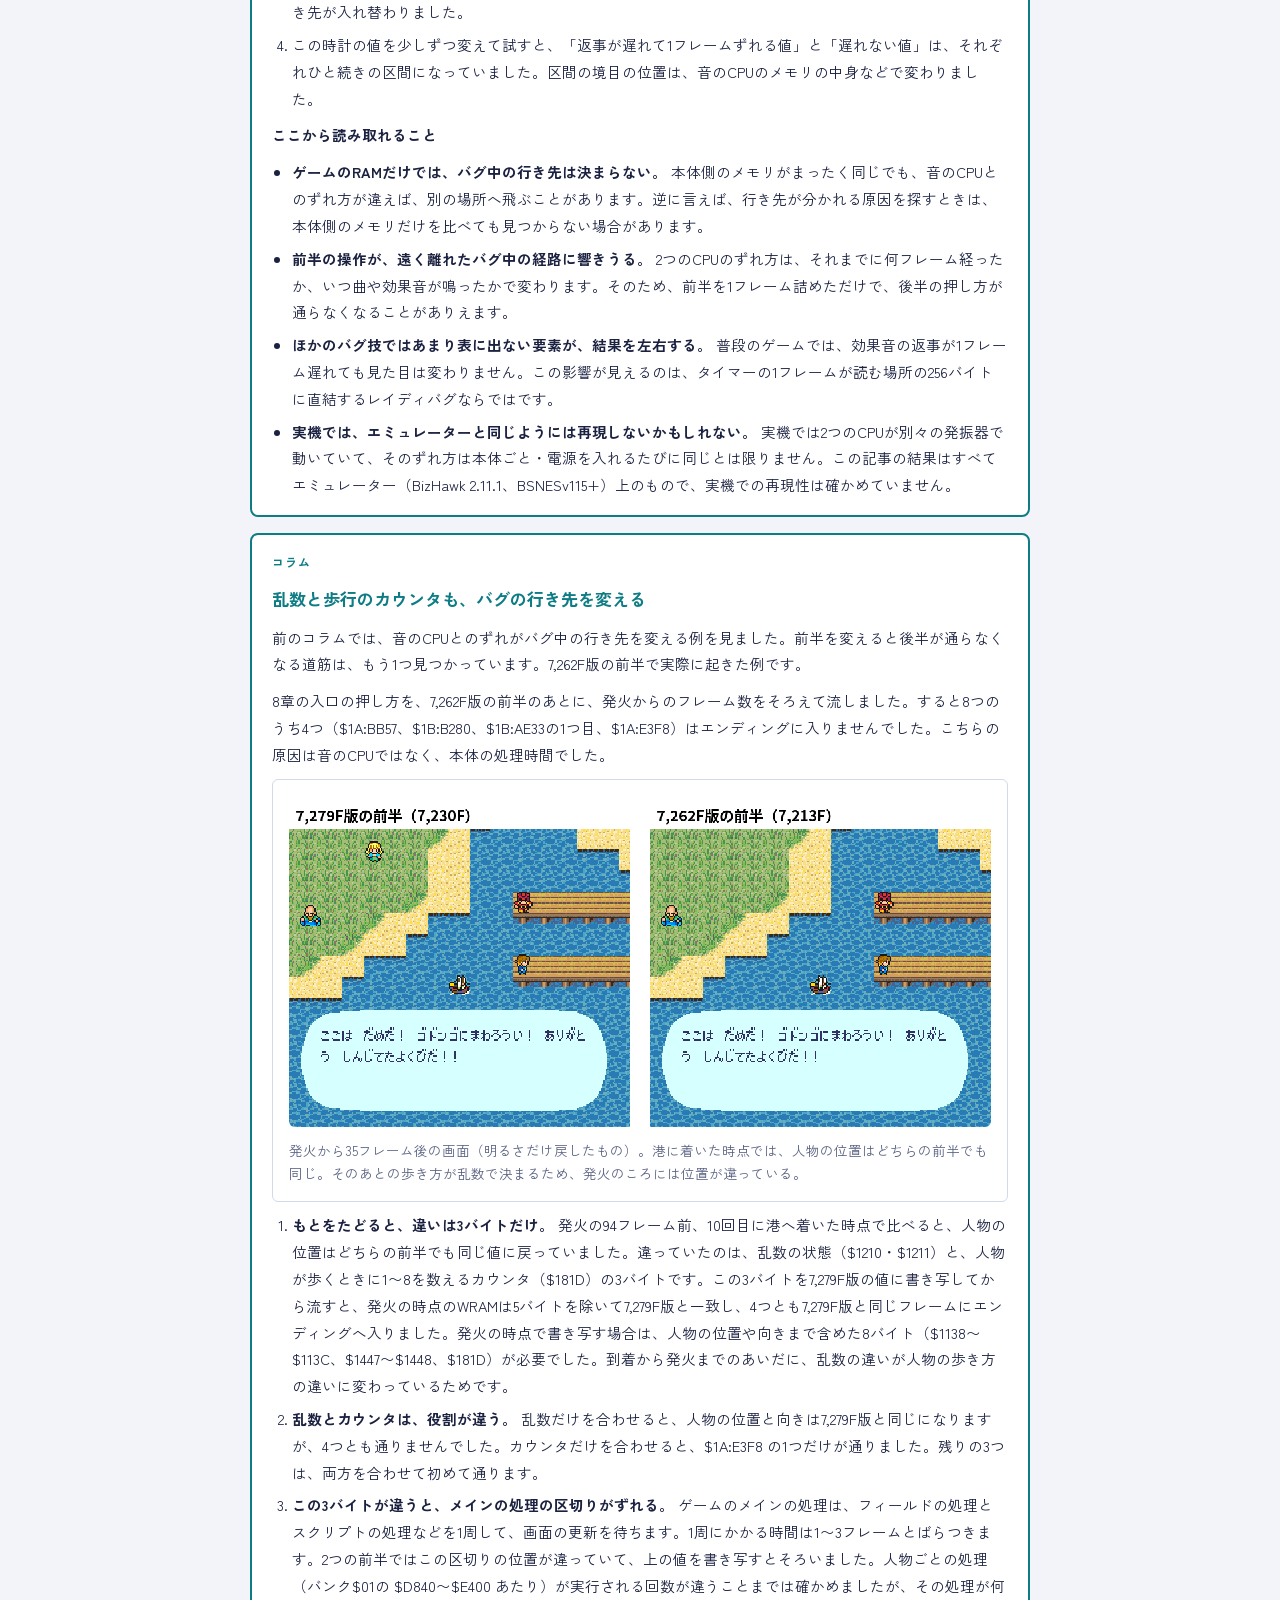
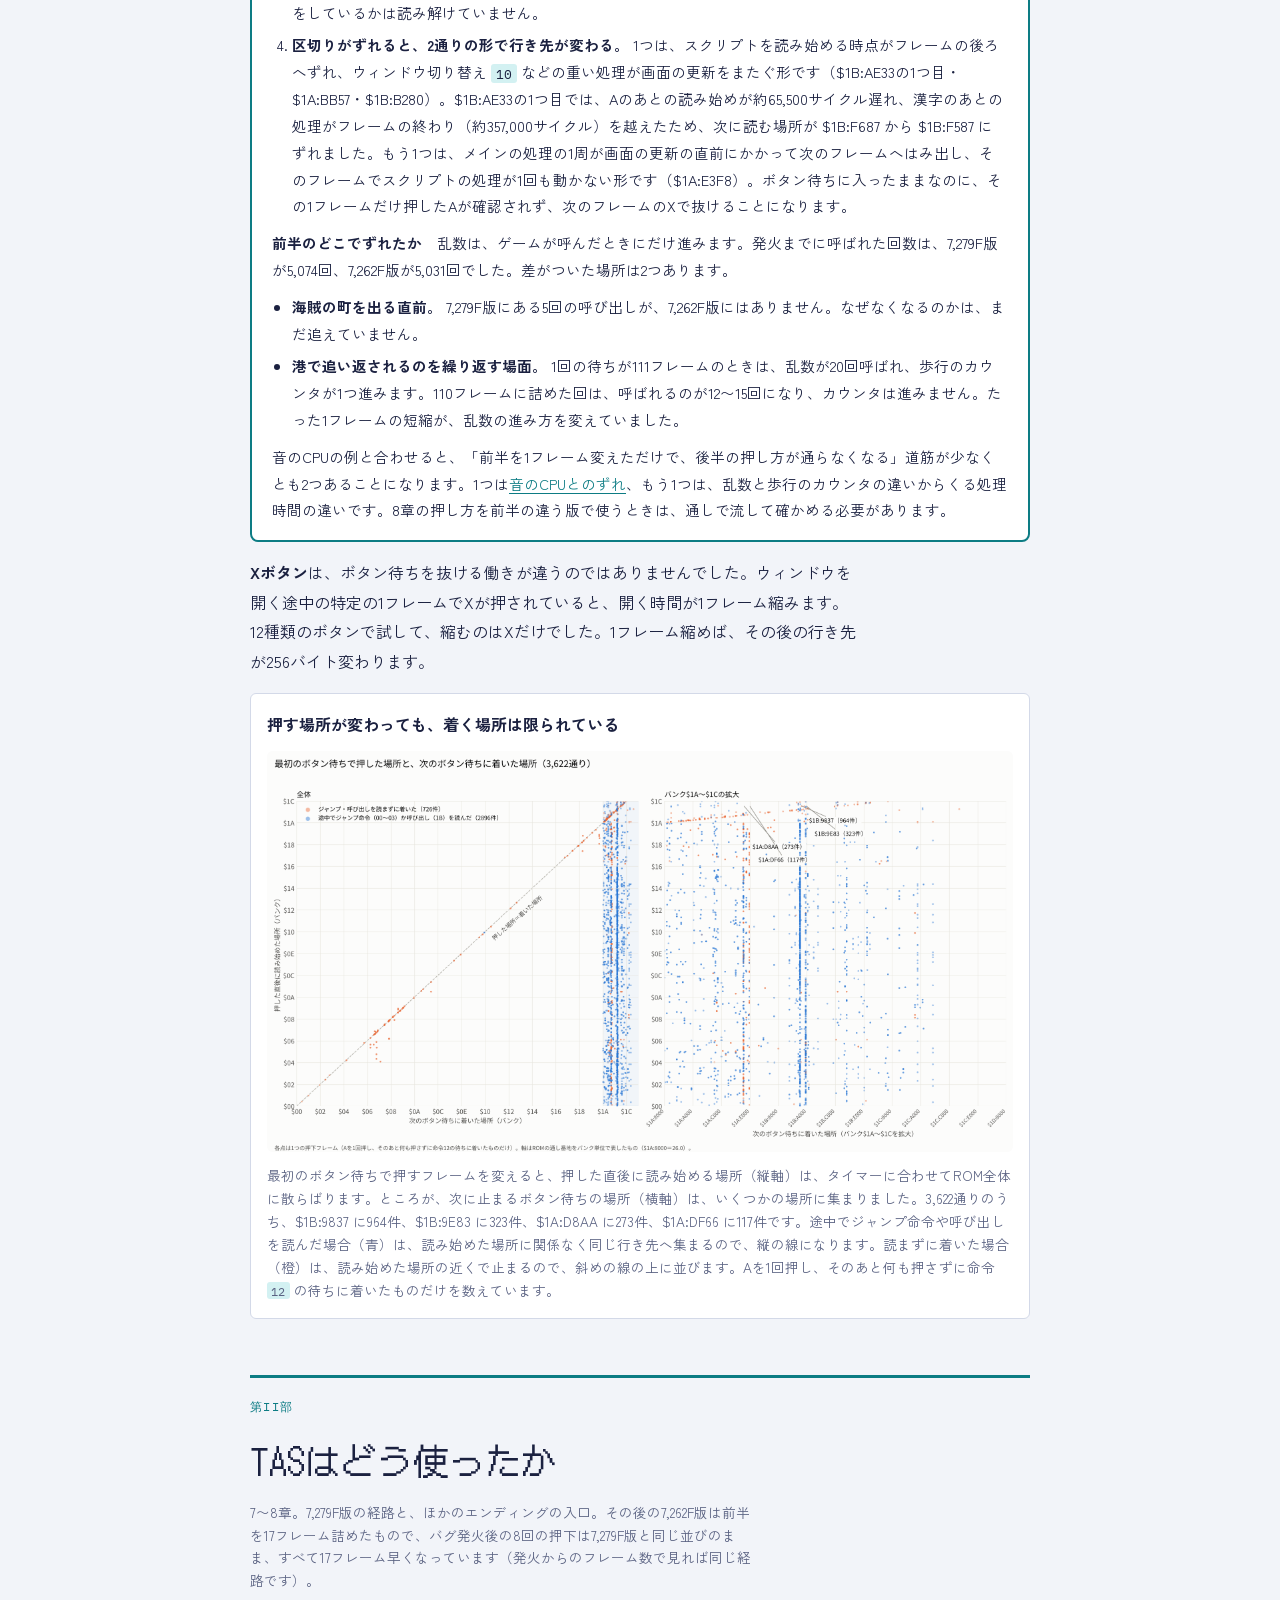
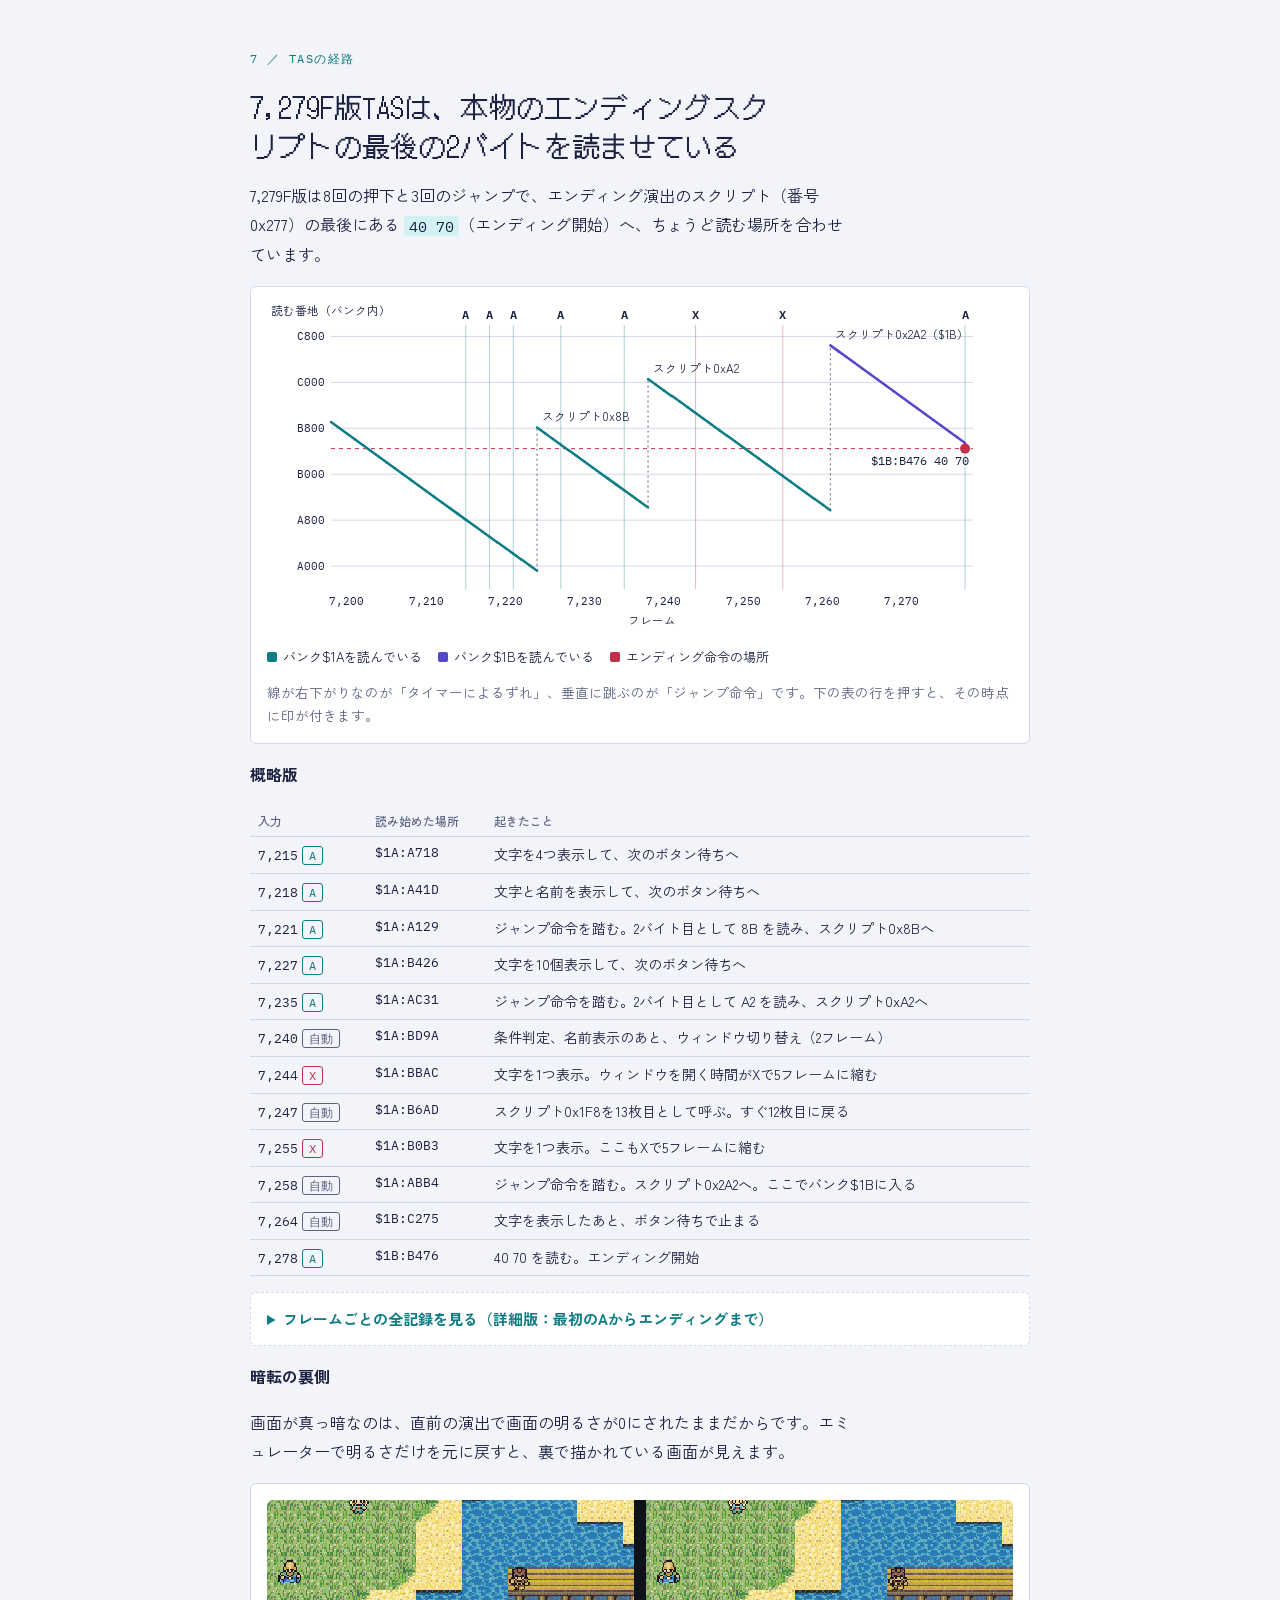
==== commit e5d08aae: "lady-bug: Q10の解説の言い回しを修正 Co-Authored-By: Claude Fable 5.2 <noreply@anthropic.com> Claude-Session: ht" ====
--- a/docs/lady-bug/index.html
+++ b/docs/lady-bug/index.html
@@ -1181,7 +1181,7 @@
 ["ボタン待ちで止まっているあいだ、次に読む場所は毎フレーム256バイトずつ手前へ移る。",true,"タイマーは毎フレーム1ずつ減り、その下位バイトが読む場所の上位バイトになっているためです。区画の中での位置（下位バイト）は変わりません。"],
 ["ボタン待ちでは、AボタンとXボタンのどちらを押すかで、読む場所が変わる。",false,"ボタン待ちでは、どのボタンでも同じ場所を読みます。Xが効くのは別の場面で、ウィンドウが開く途中の決まったフレームにXを押していると、開く時間が6フレームから5フレームに縮みます。"],
 ["バグ中は、主人公の名前や所持品などRAMの内容を、命令として読ませることができる。",false,"読む場所は必ずROMの中に補正されます。上位バイトが0x80未満なら、次のバンクの上半分へ送られるためです。"],
-["エンディングを始める命令 40 70 は、スクリプトのあるバンク（$1A〜$1C）の中に1か所しかない。",false,"8か所あります（ROM全体では、同じ2バイトの並びは52か所ありますが、スクリプトとして読めるのはこのバンクの中だけです）。TASが使っているのはそのうちの $1B:B476 で、本物のエンディングスクリプト（0x277）の最後の2バイトです。"]
+["エンディングを始める命令 40 70 は、スクリプトのあるバンク（$1A〜$1C）の中に1か所しかない。",false,"8か所あります（ROM全体では、同じ2バイトの並びは52か所あります。ただし、その大半はスクリプトではないデータやプログラムの中の偶然の並びです）。TASが使っているのはそのうちの $1B:B476 で、本物のエンディングスクリプト（0x277）の最後の2バイトです。"]
 ];
 const ol=document.getElementById('quiz'), sc=document.getElementById('qScore'); let done=0, right=0;
 function build(){ ol.textContent=''; done=0; right=0; sc.textContent='0 / '+Q.length+' 問に回答';
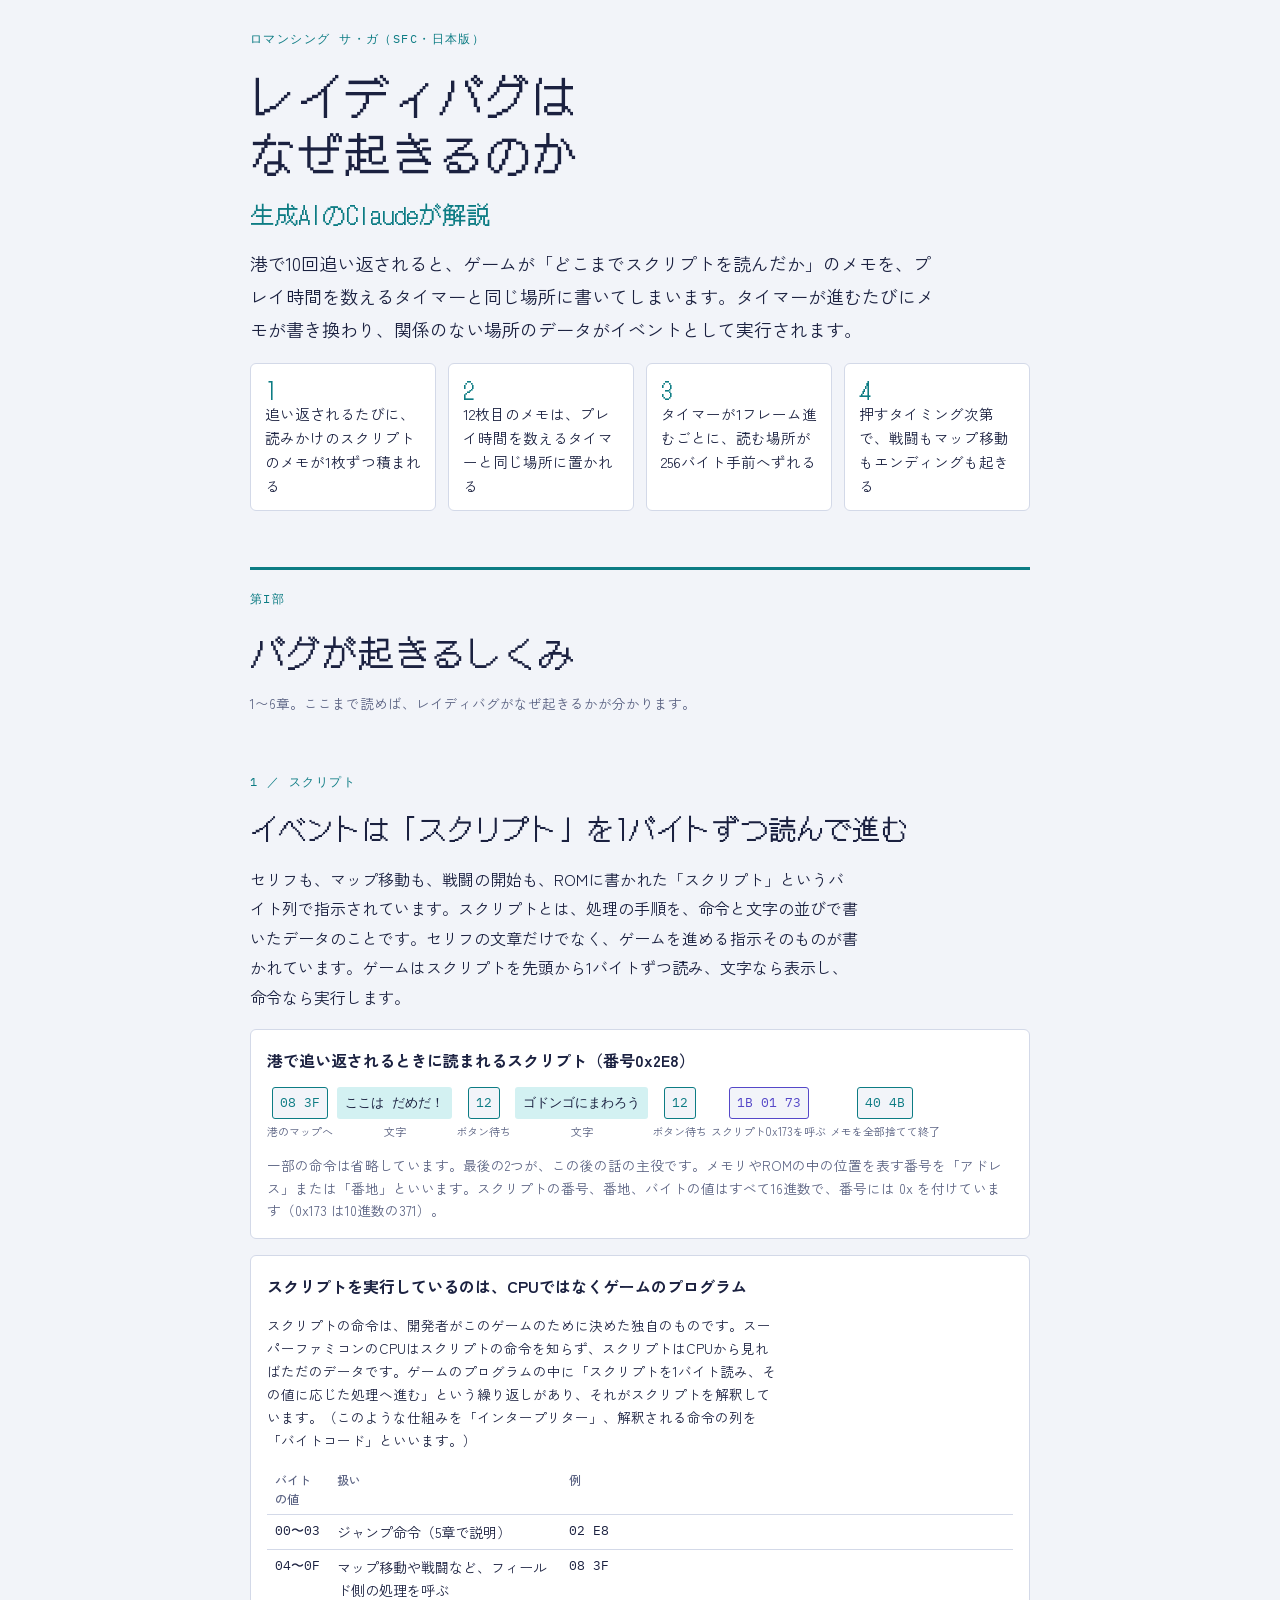
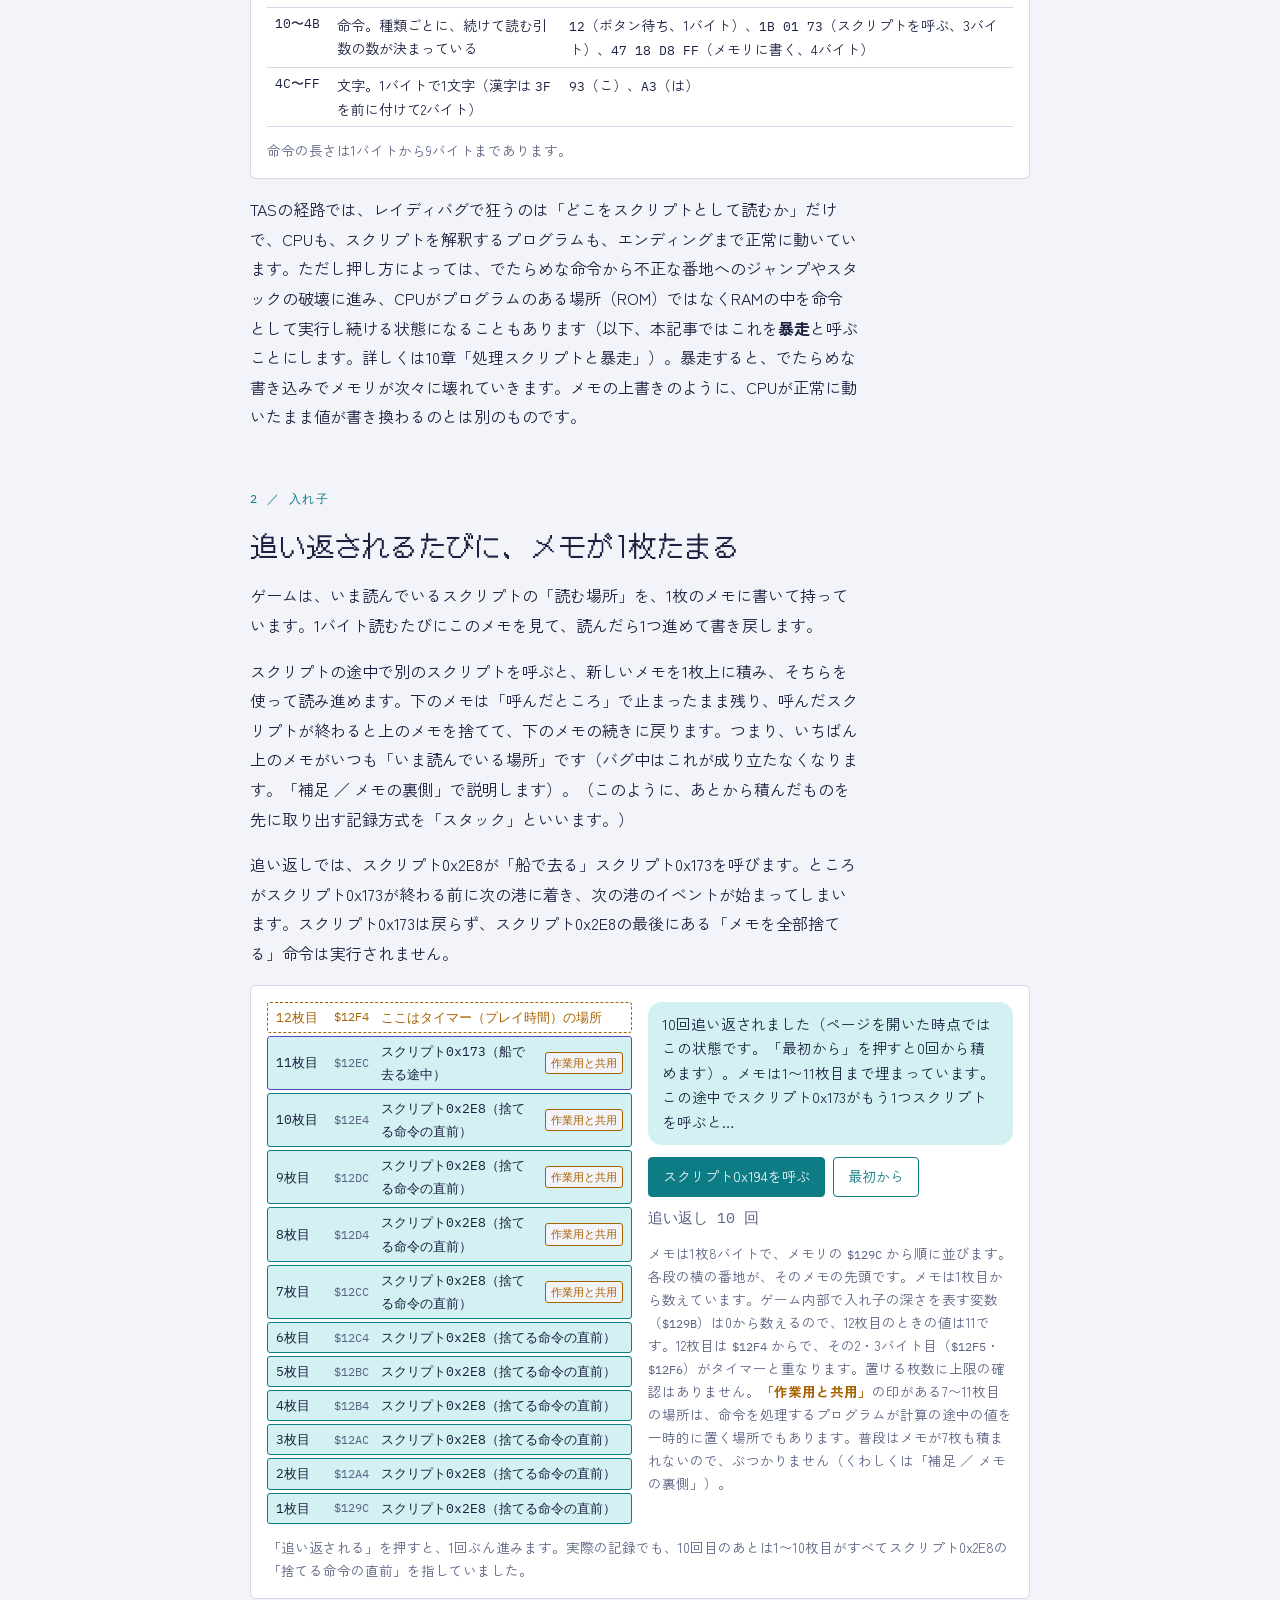
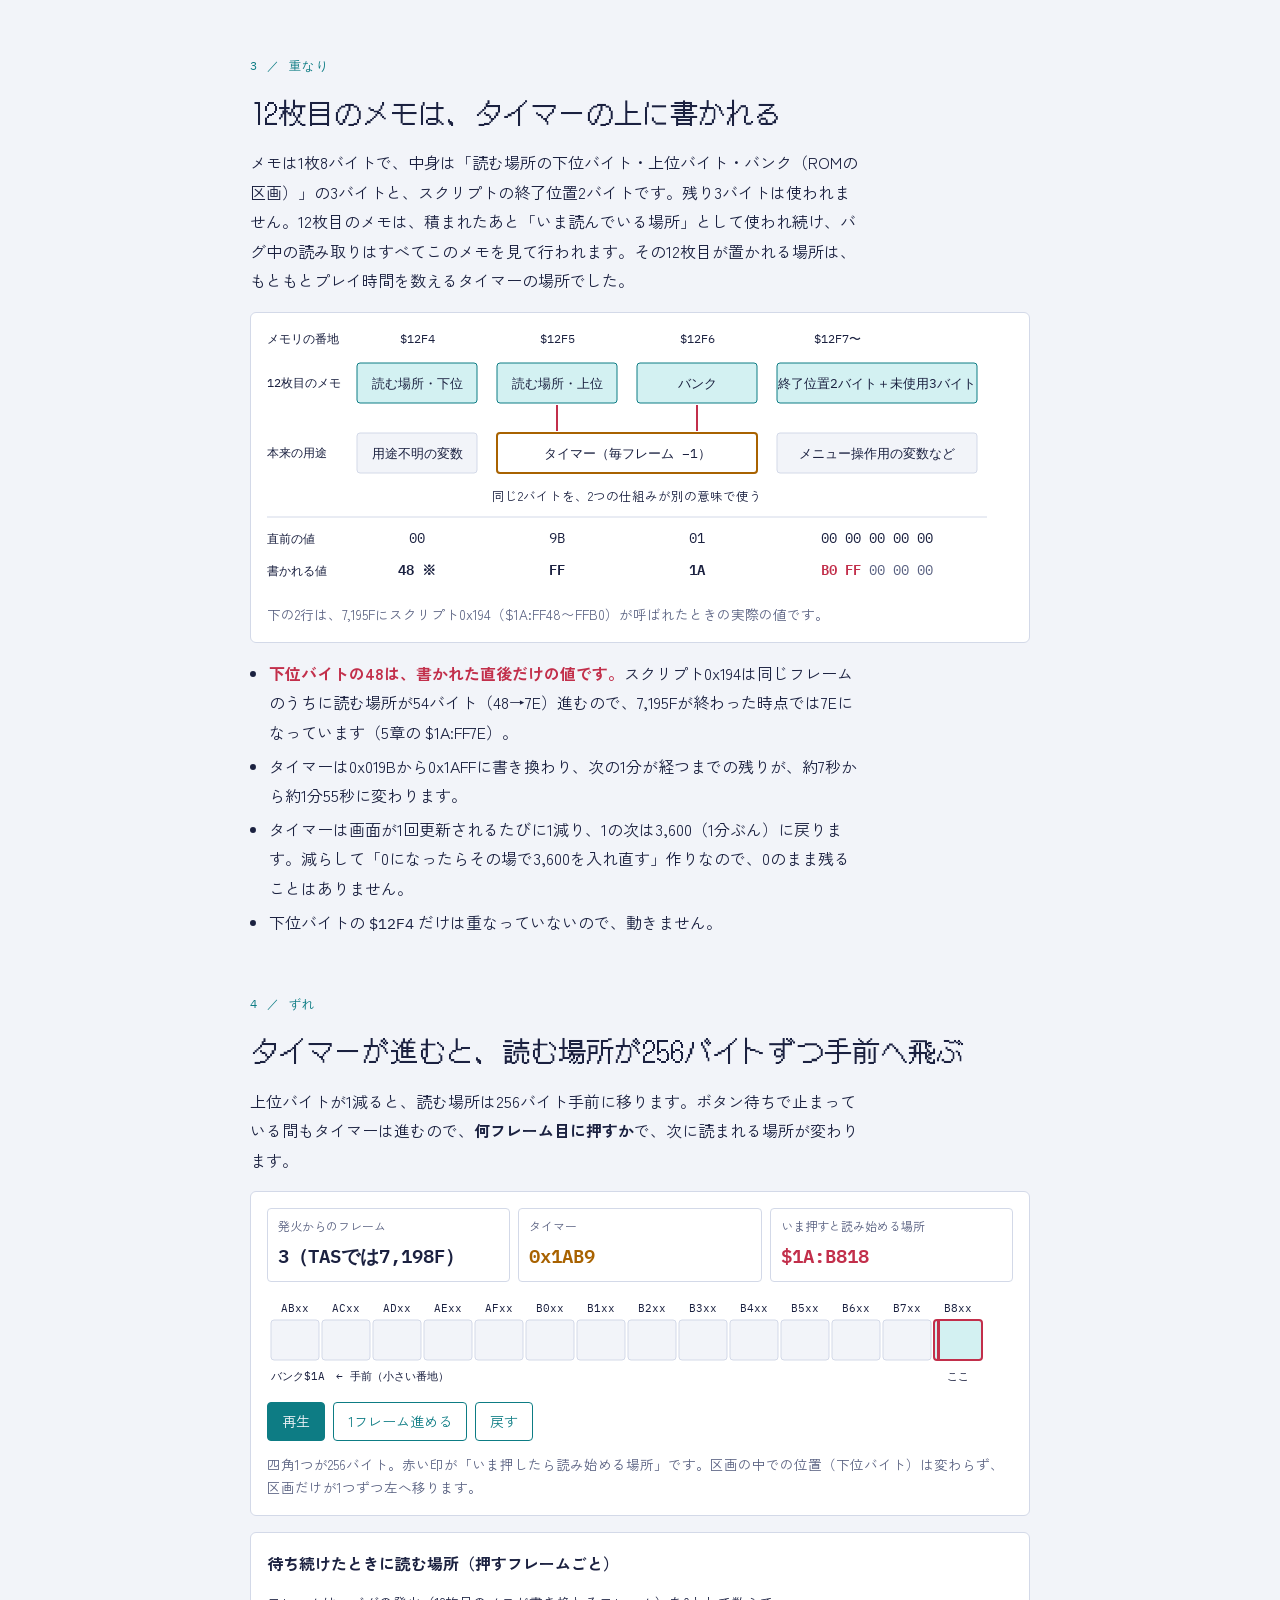
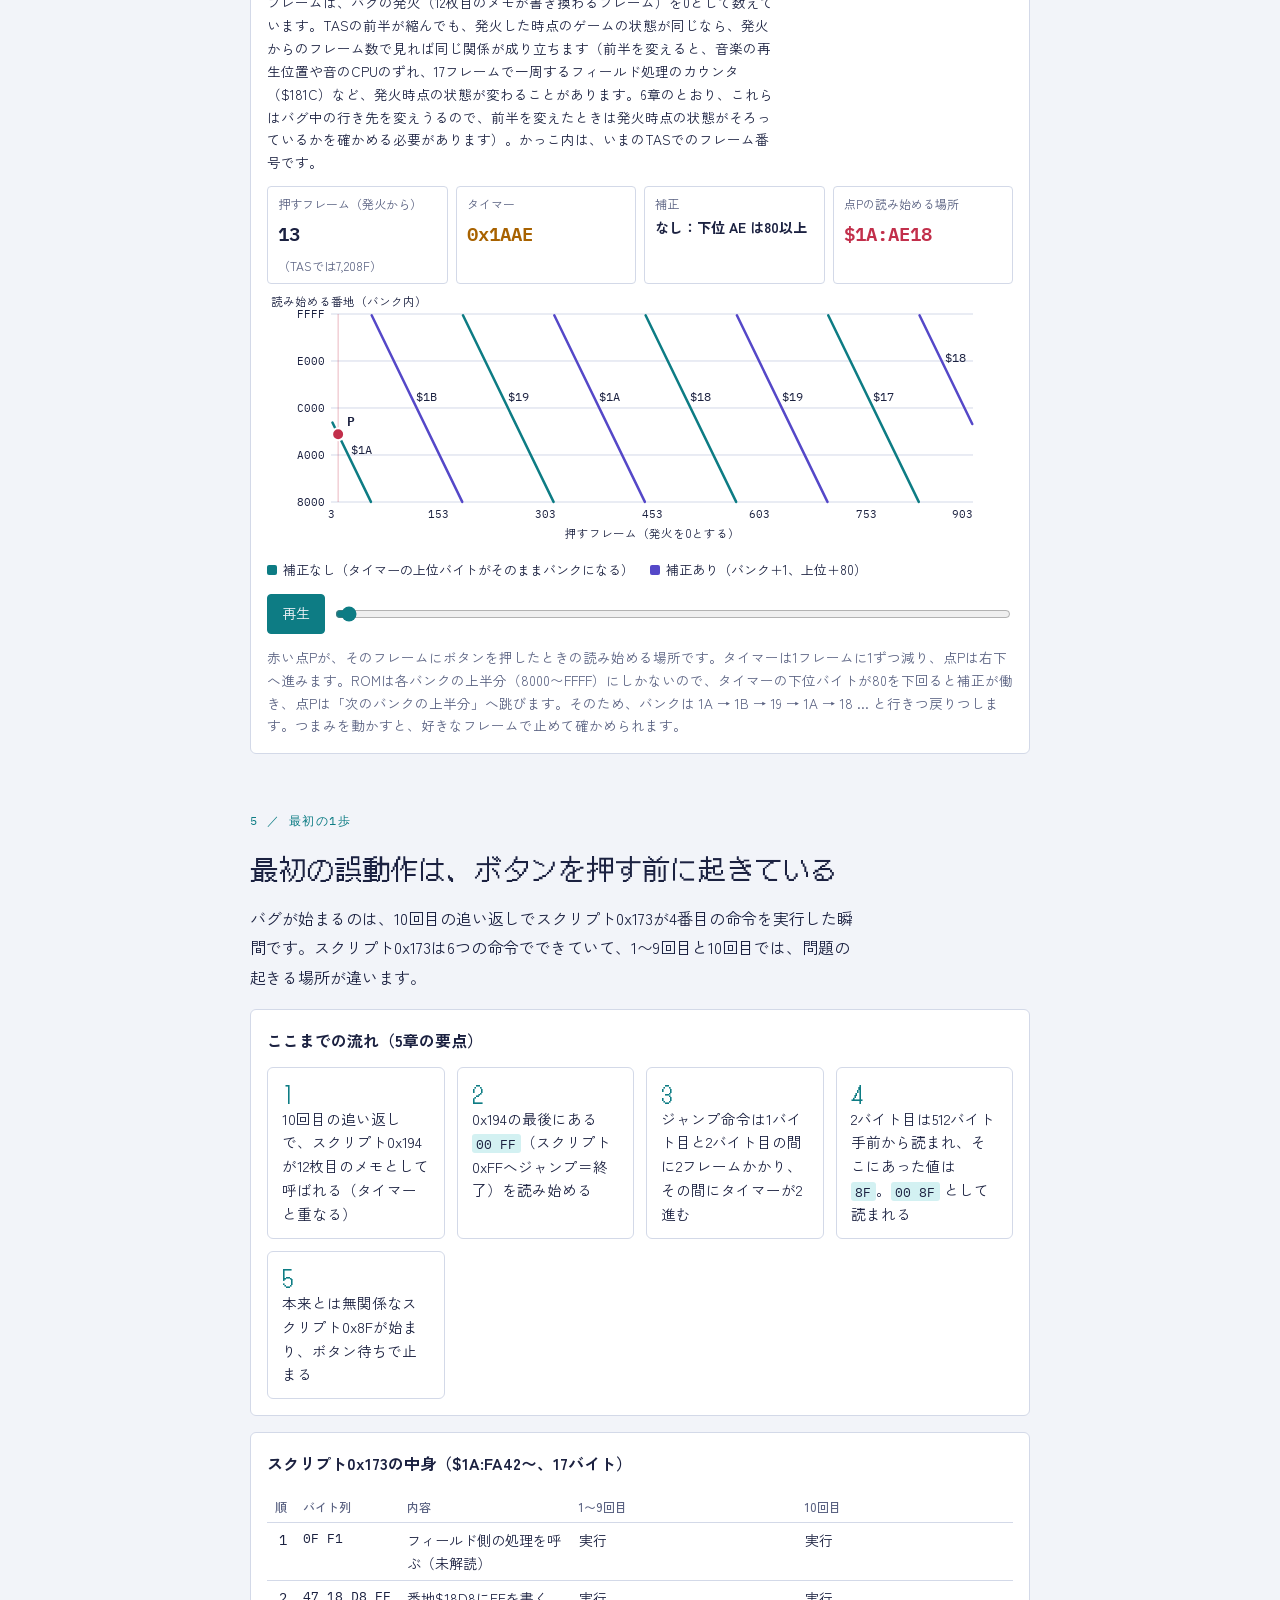
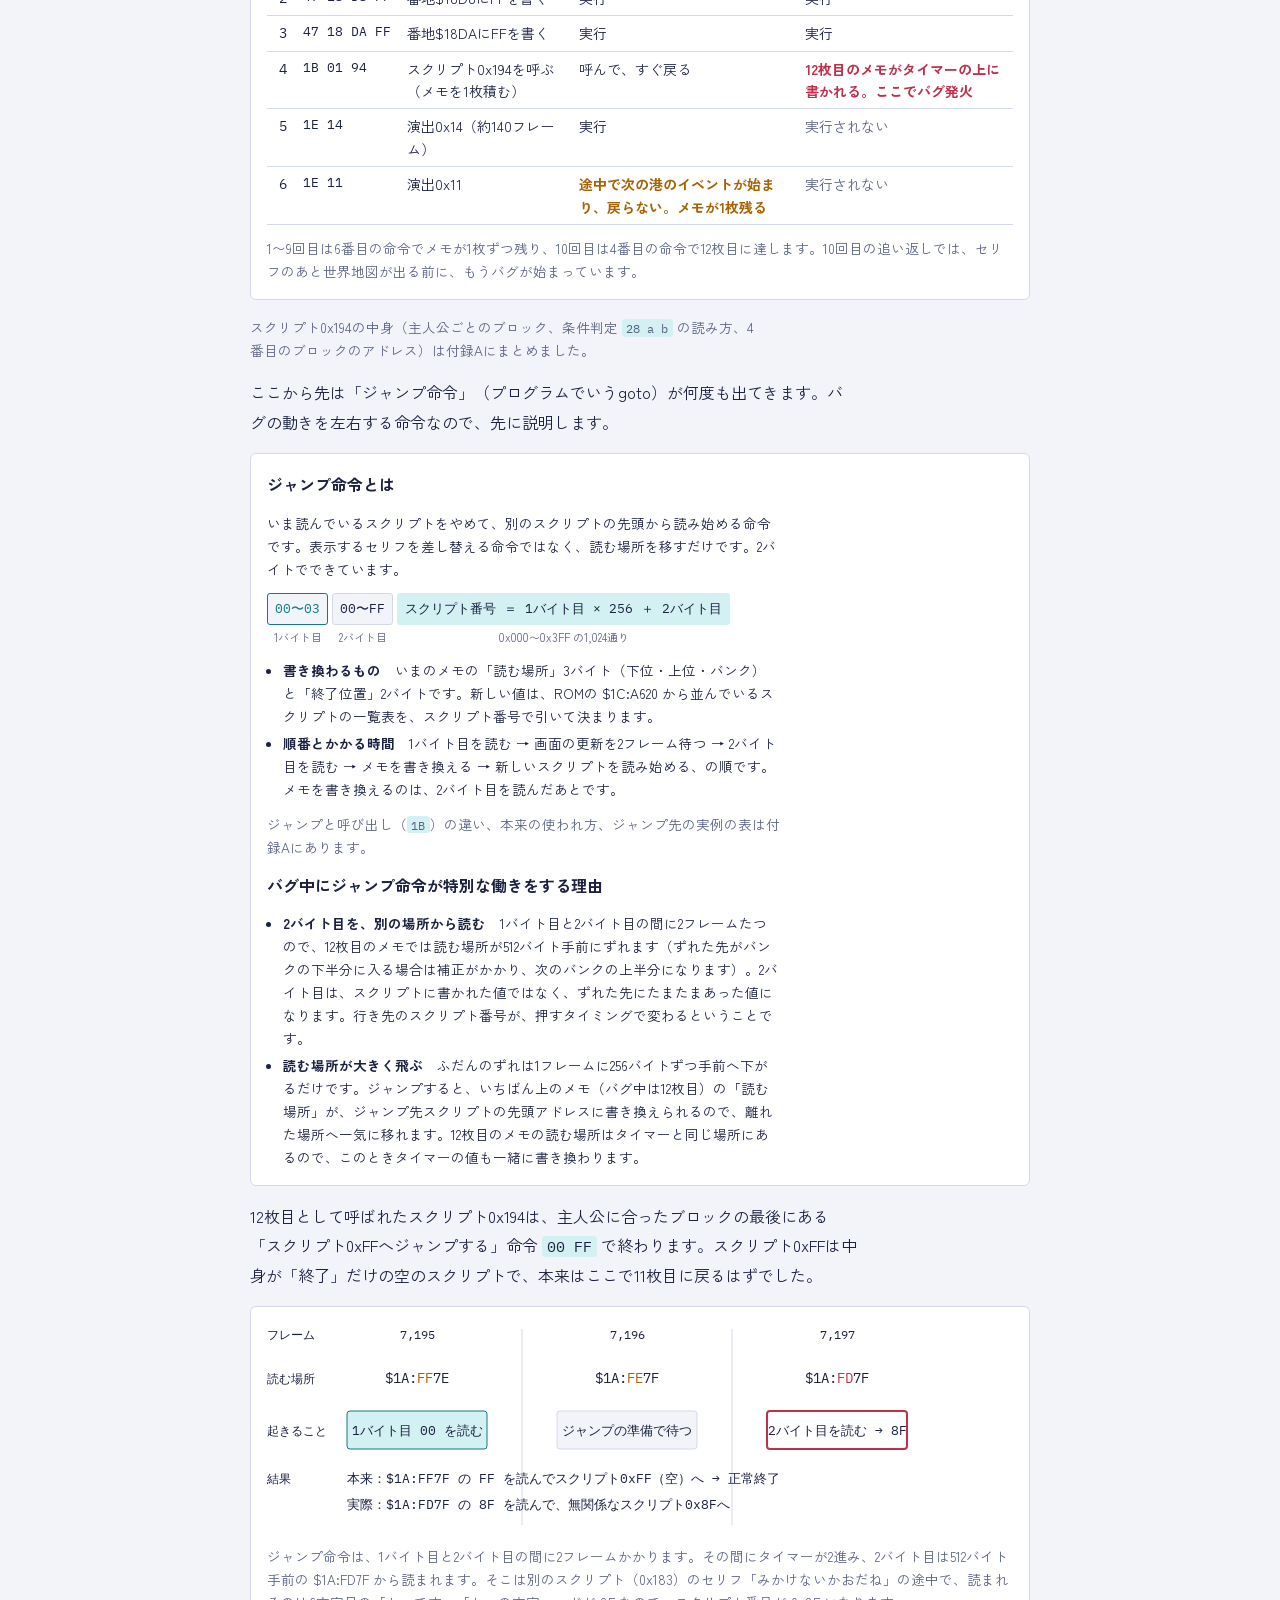
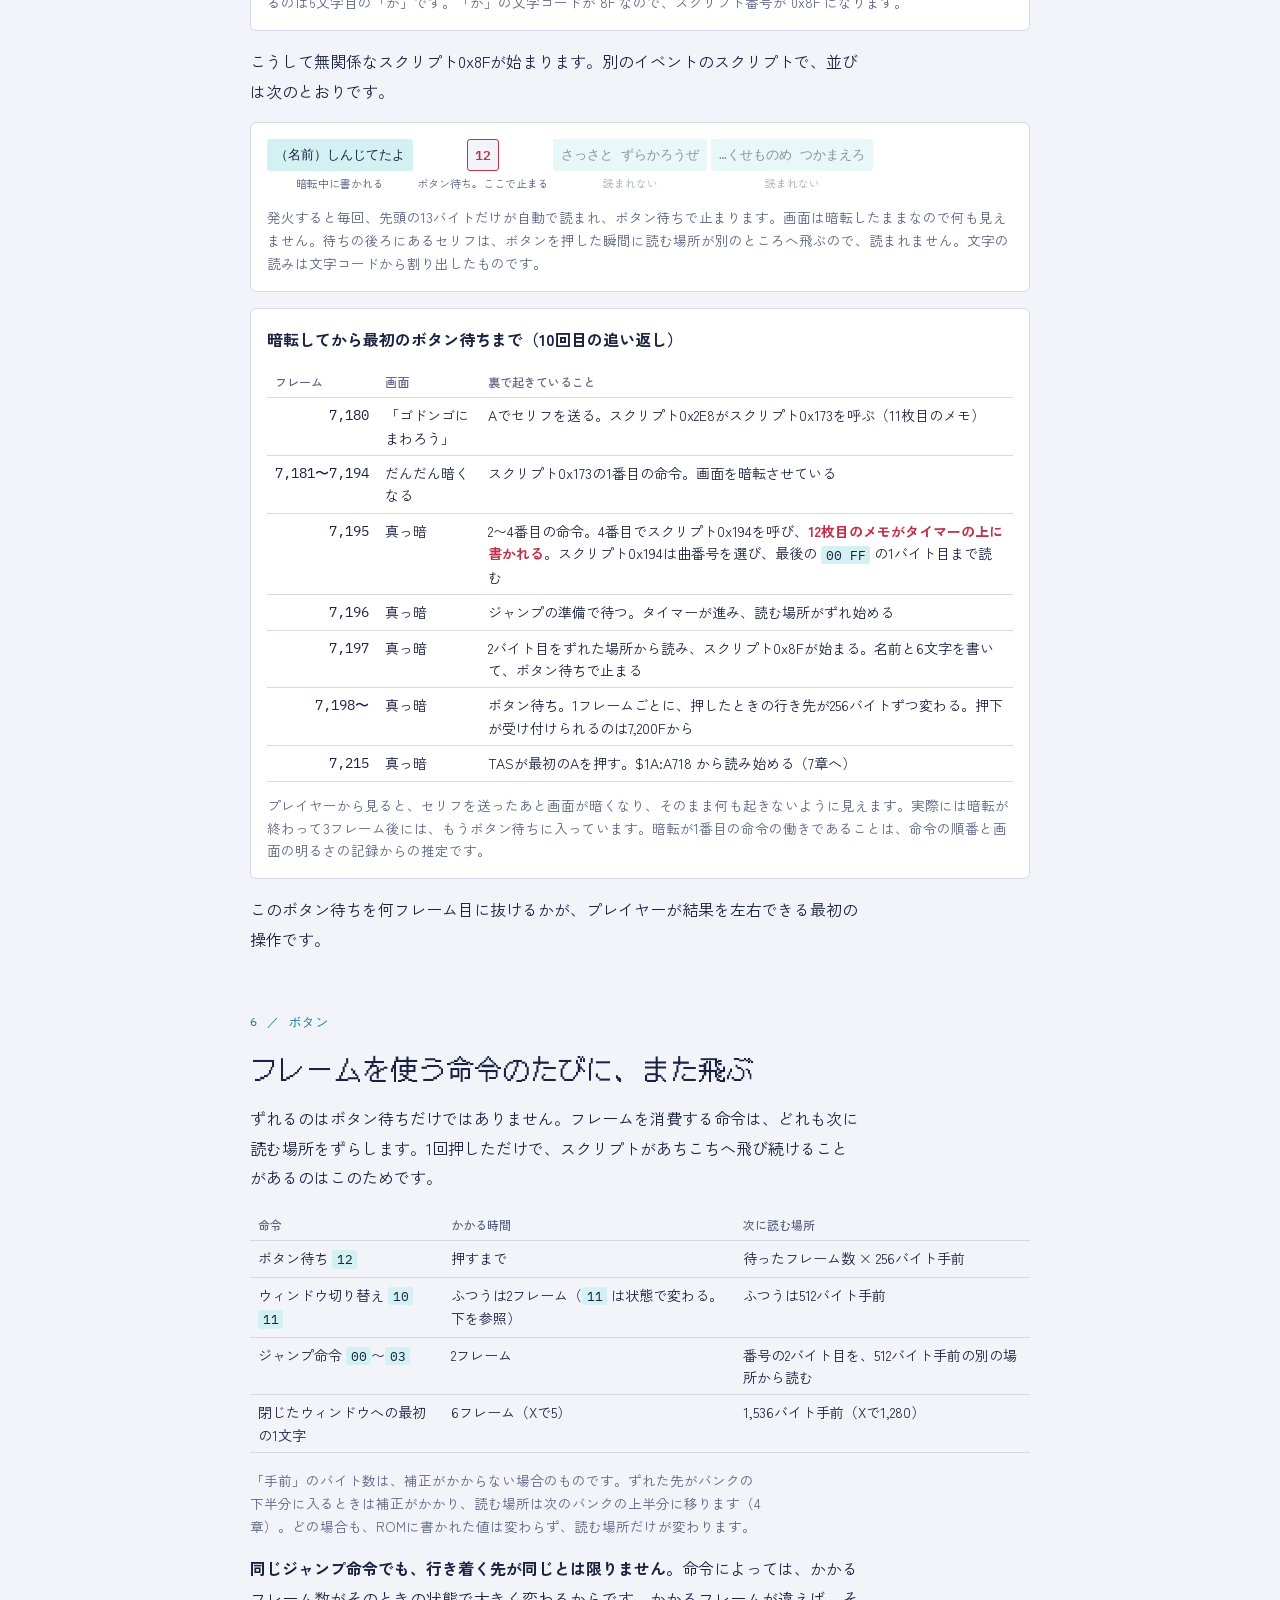
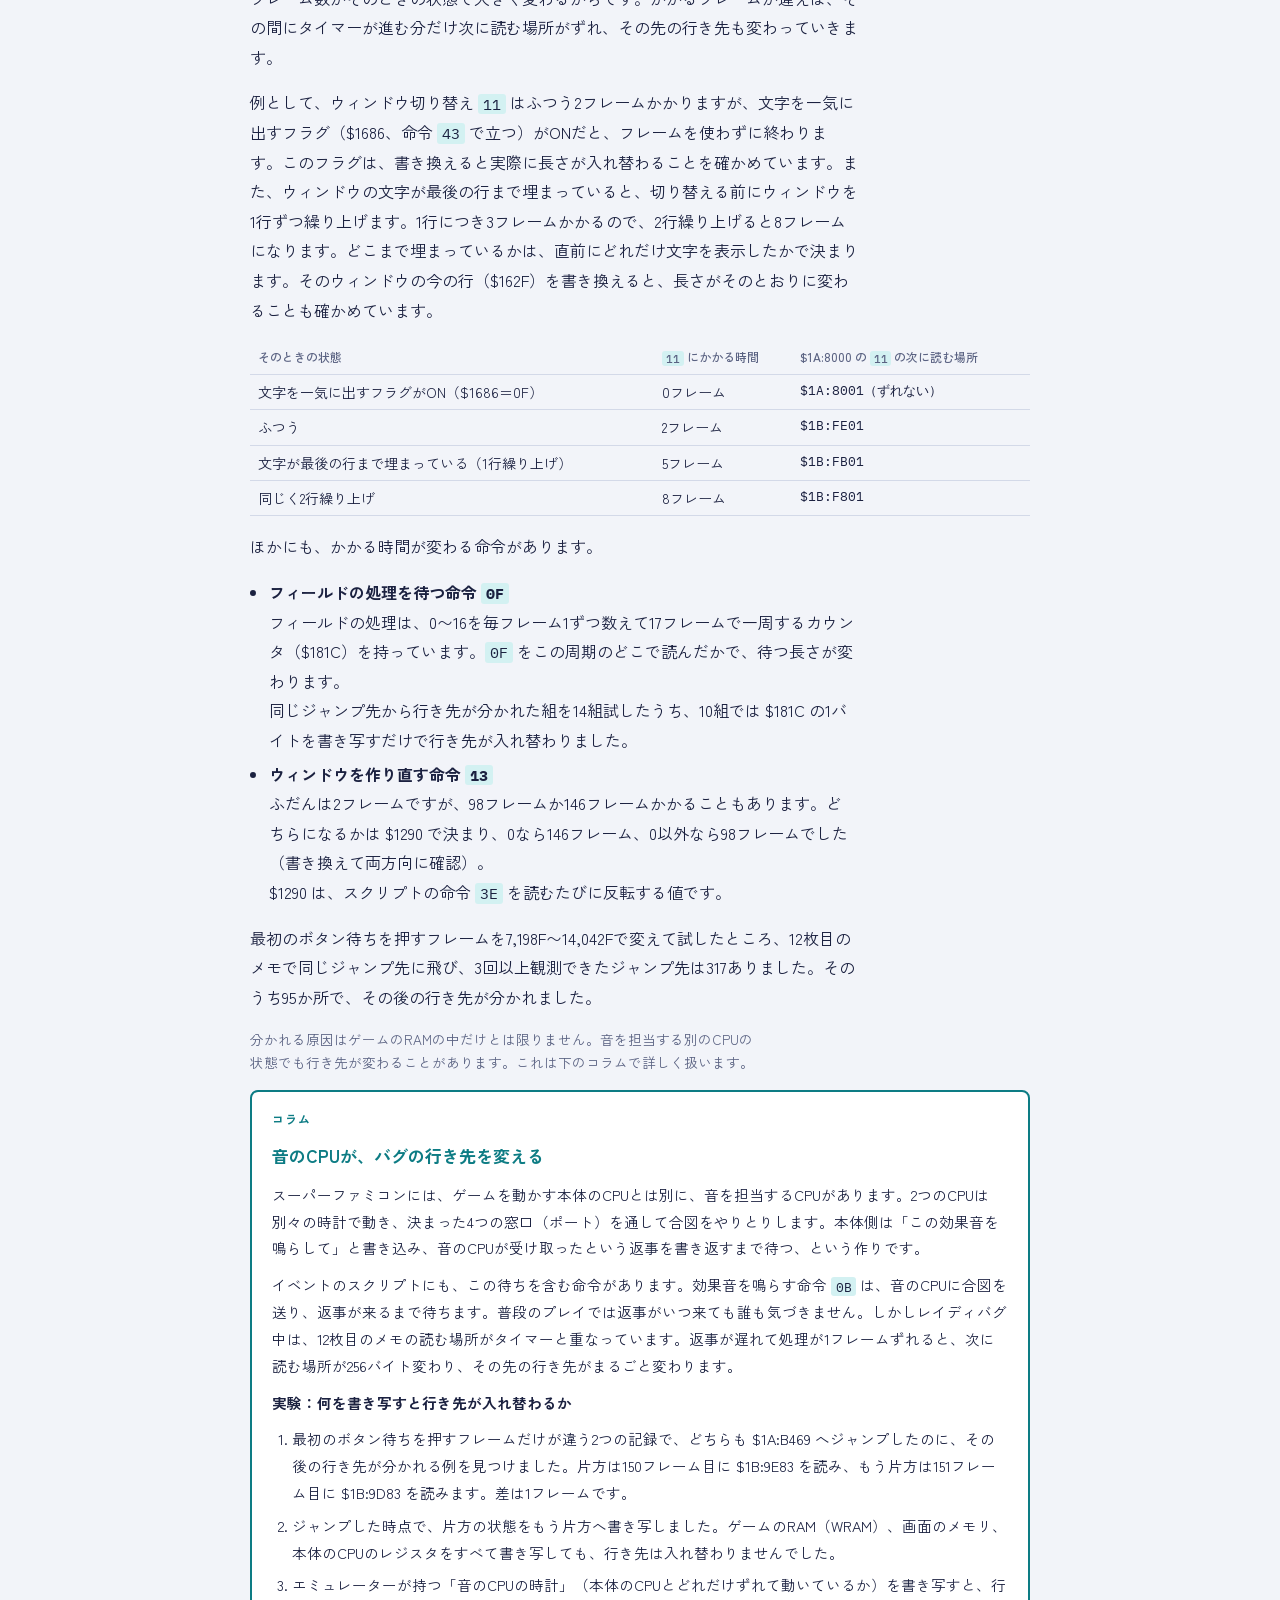
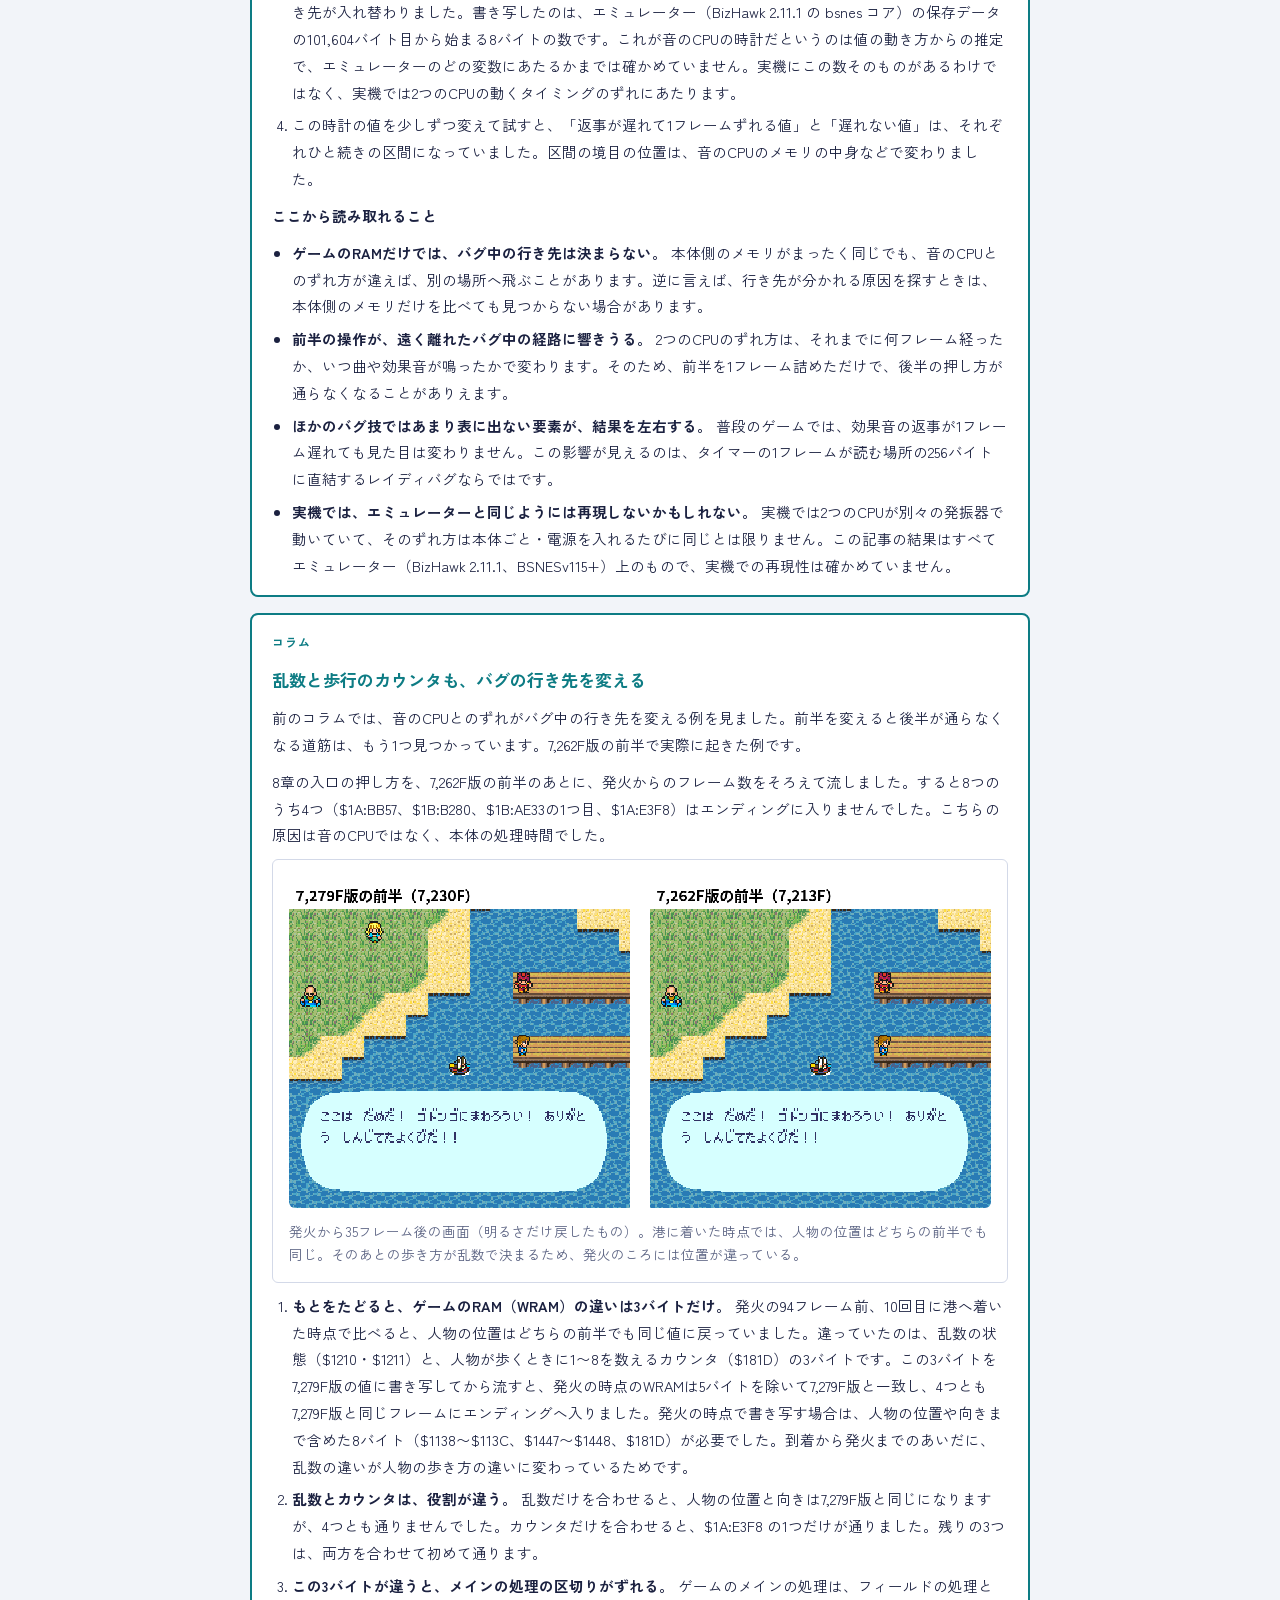
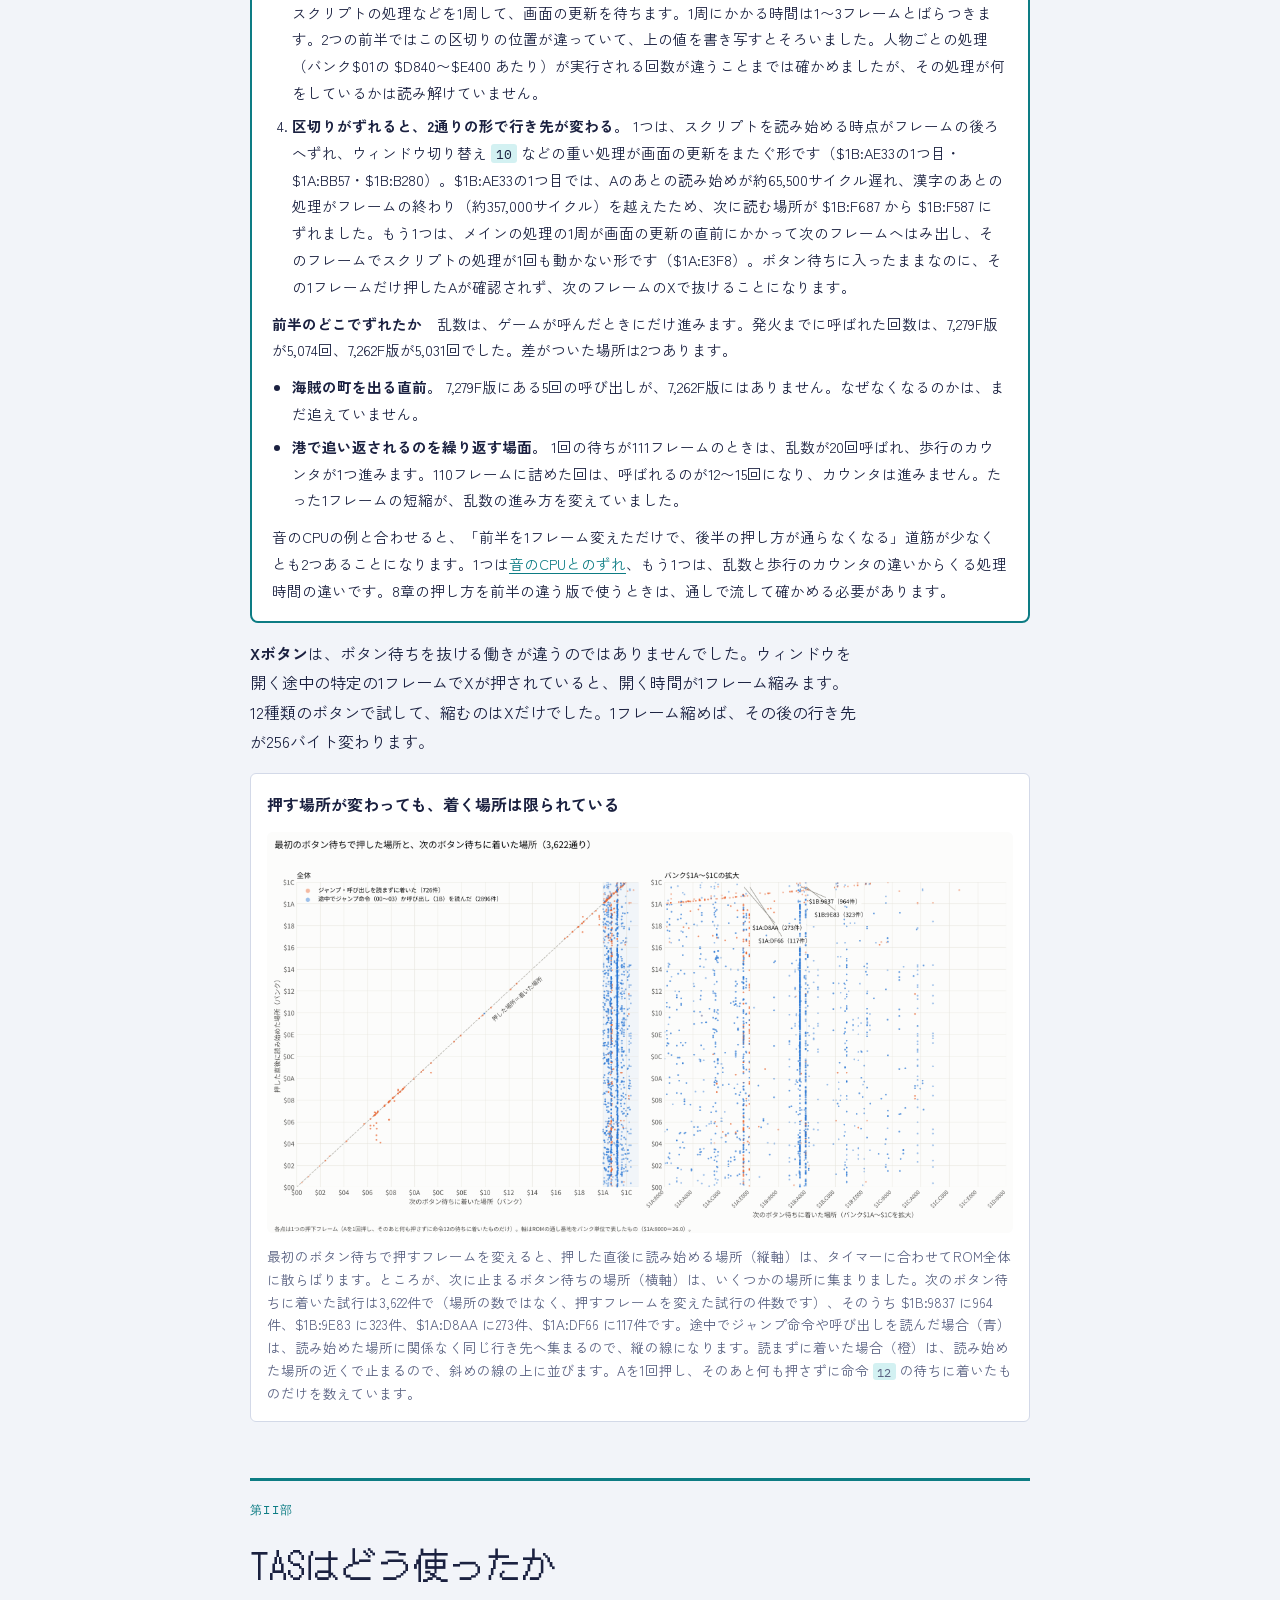
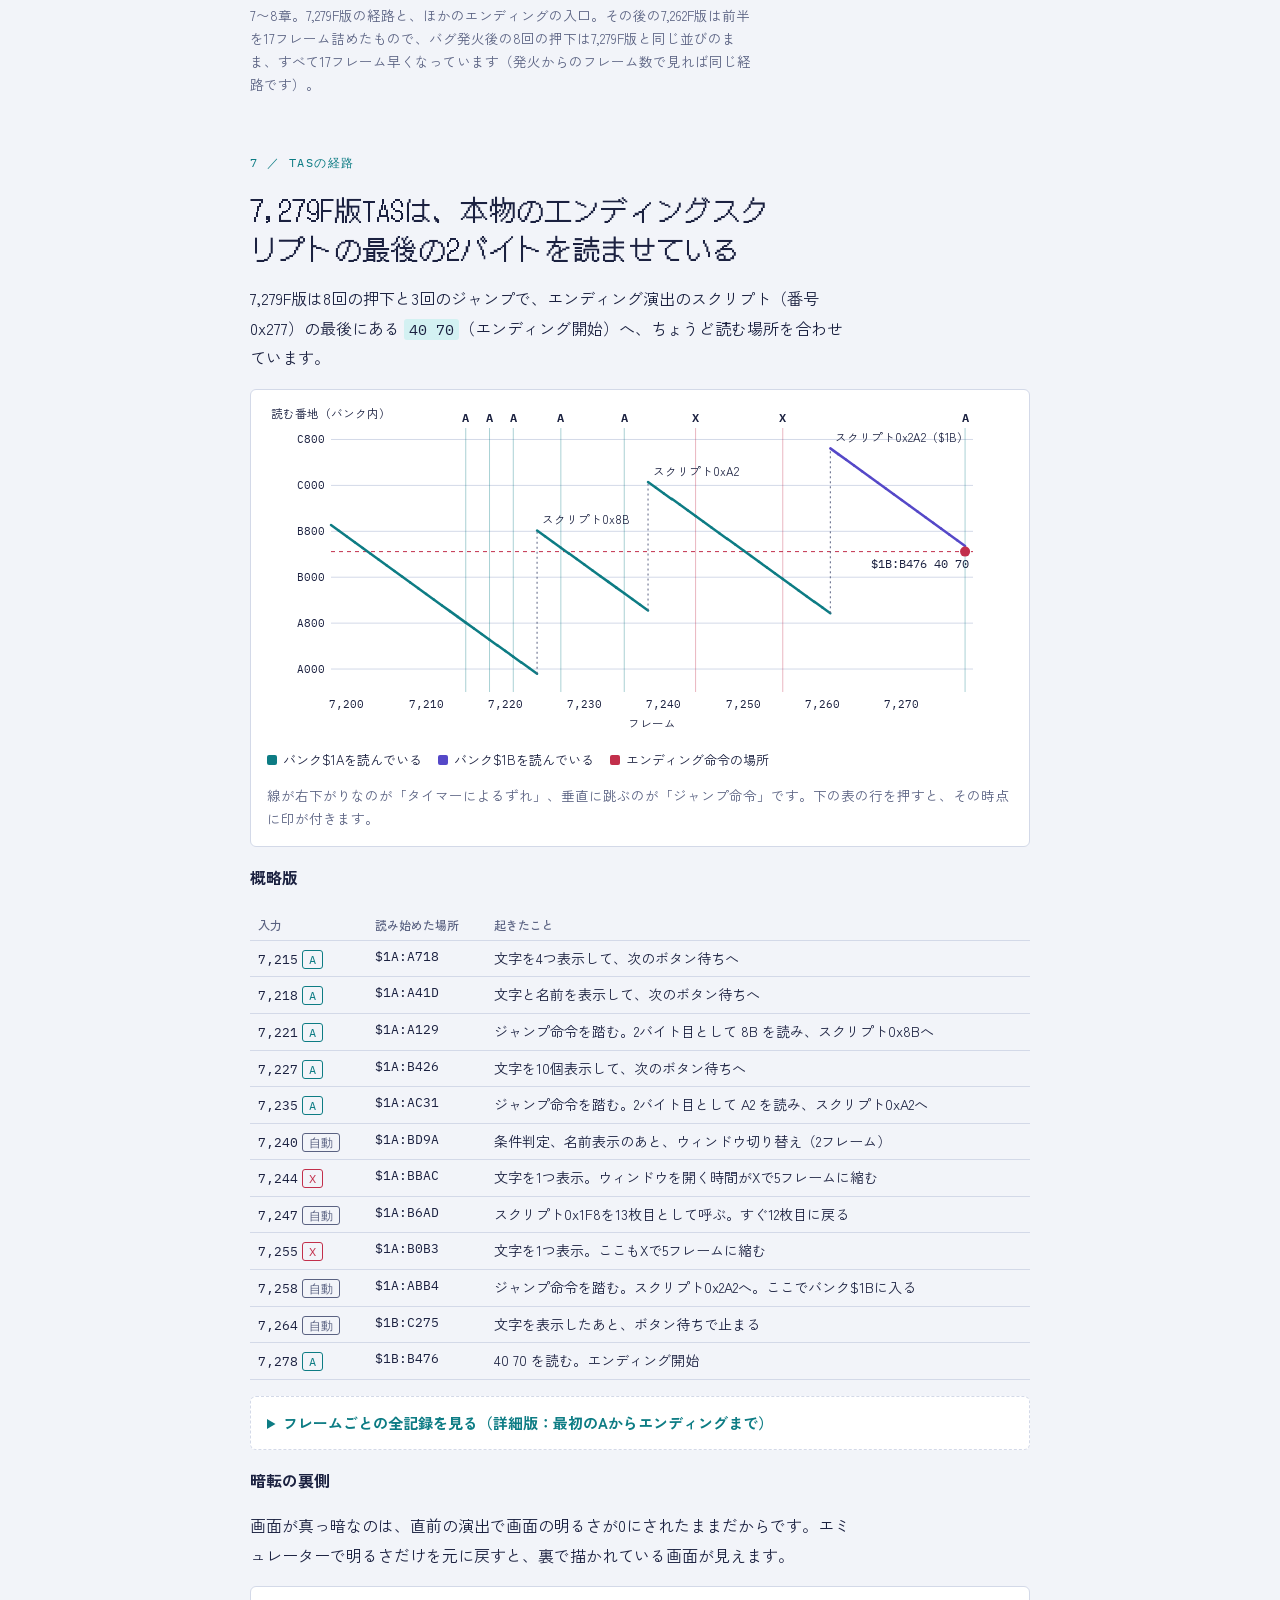
==== commit a958ad82: "lady-bug: 外部レビューの指摘を反映（Q7・Q9、3,622件、3バイト、音のCPUの時計、状態のまとめ方、命令0B） Co-Authored-By: Claude Fable 5.2 <no" ====
--- a/docs/lady-bug/index.html
+++ b/docs/lady-bug/index.html
@@ -457,7 +457,7 @@
     <ol>
       <li>最初のボタン待ちを押すフレームだけが違う2つの記録で、どちらも $1A:B469 へジャンプしたのに、その後の行き先が分かれる例を見つけました。片方は150フレーム目に $1B:9E83 を読み、もう片方は151フレーム目に $1B:9D83 を読みます。差は1フレームです。</li>
       <li>ジャンプした時点で、片方の状態をもう片方へ書き写しました。ゲームのRAM（WRAM）、画面のメモリ、本体のCPUのレジスタをすべて書き写しても、行き先は入れ替わりませんでした。</li>
-      <li>エミュレーターが持つ「音のCPUの時計」（本体のCPUとどれだけずれて動いているか）を書き写すと、行き先が入れ替わりました。</li>
+      <li>エミュレーターが持つ「音のCPUの時計」（本体のCPUとどれだけずれて動いているか）を書き写すと、行き先が入れ替わりました。書き写したのは、エミュレーター（BizHawk 2.11.1 の bsnes コア）の保存データの101,604バイト目から始まる8バイトの数です。これが音のCPUの時計だというのは値の動き方からの推定で、エミュレーターのどの変数にあたるかまでは確かめていません。実機にこの数そのものがあるわけではなく、実機では2つのCPUの動くタイミングのずれにあたります。</li>
       <li>この時計の値を少しずつ変えて試すと、「返事が遅れて1フレームずれる値」と「遅れない値」は、それぞれひと続きの区間になっていました。区間の境目の位置は、音のCPUのメモリの中身などで変わりました。</li>
     </ol>
     <p><b>ここから読み取れること</b></p>
@@ -475,7 +475,7 @@
     <p>8章の入口の押し方を、7,262F版の前半のあとに、発火からのフレーム数をそろえて流しました。すると8つのうち4つ（$1A:BB57、$1B:B280、$1B:AE33の1つ目、$1A:E3F8）はエンディングに入りませんでした。こちらの原因は音のCPUではなく、本体の処理時間でした。</p>
     <figure class="fig" style="margin:0"><img src="img/npc-compare-7279-7262.png" alt="暗転中の画面を明るさだけ戻して並べたもの。左の7,279F版の前半では上の草地に金髪の人物がいるが、右の7,262F版の前半ではいない。" style="width:100%;height:auto;image-rendering:pixelated;border-radius:6px"><figcaption>発火から35フレーム後の画面（明るさだけ戻したもの）。港に着いた時点では、人物の位置はどちらの前半でも同じ。そのあとの歩き方が乱数で決まるため、発火のころには位置が違っている。</figcaption></figure>
     <ol>
-      <li><b>もとをたどると、違いは3バイトだけ。</b> 発火の94フレーム前、10回目に港へ着いた時点で比べると、人物の位置はどちらの前半でも同じ値に戻っていました。違っていたのは、乱数の状態（$1210・$1211）と、人物が歩くときに1〜8を数えるカウンタ（$181D）の3バイトです。この3バイトを7,279F版の値に書き写してから流すと、発火の時点のWRAMは5バイトを除いて7,279F版と一致し、4つとも7,279F版と同じフレームにエンディングへ入りました。発火の時点で書き写す場合は、人物の位置や向きまで含めた8バイト（$1138〜$113C、$1447〜$1448、$181D）が必要でした。到着から発火までのあいだに、乱数の違いが人物の歩き方の違いに変わっているためです。</li>
+      <li><b>もとをたどると、ゲームのRAM（WRAM）の違いは3バイトだけ。</b> 発火の94フレーム前、10回目に港へ着いた時点で比べると、人物の位置はどちらの前半でも同じ値に戻っていました。違っていたのは、乱数の状態（$1210・$1211）と、人物が歩くときに1〜8を数えるカウンタ（$181D）の3バイトです。この3バイトを7,279F版の値に書き写してから流すと、発火の時点のWRAMは5バイトを除いて7,279F版と一致し、4つとも7,279F版と同じフレームにエンディングへ入りました。発火の時点で書き写す場合は、人物の位置や向きまで含めた8バイト（$1138〜$113C、$1447〜$1448、$181D）が必要でした。到着から発火までのあいだに、乱数の違いが人物の歩き方の違いに変わっているためです。</li>
       <li><b>乱数とカウンタは、役割が違う。</b> 乱数だけを合わせると、人物の位置と向きは7,279F版と同じになりますが、4つとも通りませんでした。カウンタだけを合わせると、$1A:E3F8 の1つだけが通りました。残りの3つは、両方を合わせて初めて通ります。</li>
       <li><b>この3バイトが違うと、メインの処理の区切りがずれる。</b> ゲームのメインの処理は、フィールドの処理とスクリプトの処理などを1周して、画面の更新を待ちます。1周にかかる時間は1〜3フレームとばらつきます。2つの前半ではこの区切りの位置が違っていて、上の値を書き写すとそろいました。人物ごとの処理（バンク$01の $D840〜$E400 あたり）が実行される回数が違うことまでは確かめましたが、その処理が何をしているかは読み解けていません。</li>
       <li><b>区切りがずれると、2通りの形で行き先が変わる。</b> 1つは、スクリプトを読み始める時点がフレームの後ろへずれ、ウィンドウ切り替え <code>10</code> などの重い処理が画面の更新をまたぐ形です（$1B:AE33の1つ目・$1A:BB57・$1B:B280）。$1B:AE33の1つ目では、Aのあとの読み始めが約65,500サイクル遅れ、漢字のあとの処理がフレームの終わり（約357,000サイクル）を越えたため、次に読む場所が $1B:F687 から $1B:F587 にずれました。もう1つは、メインの処理の1周が画面の更新の直前にかかって次のフレームへはみ出し、そのフレームでスクリプトの処理が1回も動かない形です（$1A:E3F8）。ボタン待ちに入ったままなのに、その1フレームだけ押したAが確認されず、次のフレームのXで抜けることになります。</li>
@@ -491,7 +491,7 @@
   <figure class="fig">
     <h3>押す場所が変わっても、着く場所は限られている</h3>
     <img src="img/first-press-scatter.png" alt="最初のボタン待ちで押した直後に読み始めた場所（縦軸）と、次のボタン待ちに着いた場所（横軸）の散布図。途中でジャンプや呼び出しを読んだ点（青）は、横軸の決まった位置に縦の線となって集まる。読まなかった点（橙）は斜めの線の上に並ぶ。" style="width:100%;height:auto;border-radius:6px">
-    <figcaption>最初のボタン待ちで押すフレームを変えると、押した直後に読み始める場所（縦軸）は、タイマーに合わせてROM全体に散らばります。ところが、次に止まるボタン待ちの場所（横軸）は、いくつかの場所に集まりました。3,622通りのうち、$1B:9837 に964件、$1B:9E83 に323件、$1A:D8AA に273件、$1A:DF66 に117件です。途中でジャンプ命令や呼び出しを読んだ場合（青）は、読み始めた場所に関係なく同じ行き先へ集まるので、縦の線になります。読まずに着いた場合（橙）は、読み始めた場所の近くで止まるので、斜めの線の上に並びます。Aを1回押し、そのあと何も押さずに命令 <code>12</code> の待ちに着いたものだけを数えています。</figcaption>
+    <figcaption>最初のボタン待ちで押すフレームを変えると、押した直後に読み始める場所（縦軸）は、タイマーに合わせてROM全体に散らばります。ところが、次に止まるボタン待ちの場所（横軸）は、いくつかの場所に集まりました。次のボタン待ちに着いた試行は3,622件で（場所の数ではなく、押すフレームを変えた試行の件数です）、そのうち $1B:9837 に964件、$1B:9E83 に323件、$1A:D8AA に273件、$1A:DF66 に117件です。途中でジャンプ命令や呼び出しを読んだ場合（青）は、読み始めた場所に関係なく同じ行き先へ集まるので、縦の線になります。読まずに着いた場合（橙）は、読み始めた場所の近くで止まるので、斜めの線の上に並びます。Aを1回押し、そのあと何も押さずに命令 <code>12</code> の待ちに着いたものだけを数えています。</figcaption>
   </figure>
 </section>
 
@@ -868,7 +868,7 @@
     </ul></div>
   </div>
   <h3>より速い経路がないことを示すには</h3>
-  <p>より速い経路がないことを厳密に示すには、ゲームのRAMを見るだけでは足りません。探索で「同じ状態」をRAMだけで判定すると、音のCPUの状態や、フレームの切れ目で本体のCPUがどこまで処理を進めていたかが違うだけの状態を、1つにまとめてしまいます。6章の補足のとおり、そうした状態はその先の行き先が違うことがあるので、エミュレーターの状態全体が一致したものだけをまとめる必要があります。</p>
+  <p>より速い経路がないことを厳密に示すには、ゲームのRAMを見るだけでは足りません。探索で「同じ状態」をRAMだけで判定すると、音のCPUの状態や、フレームの切れ目で本体のCPUがどこまで処理を進めていたかが違うだけの状態を、1つにまとめてしまいます。6章の補足のとおり、そうした状態は、その先の行き先が違うことがあります。エミュレーターの状態全体が一致したものだけをまとめれば、見落としはありません。全体が一致していなくても、違っている部分がその先の動きに影響しないと示せれば、まとめてかまいません。ただし、どの部分が影響しないかは、まだ示せていません。</p>
   <p>ただし、こうした細かい動きはエミュレーターや実機によって変わりえます。音のCPUは本体とは別の発振器で動いていて、その速さは本体ごとにわずかに違います。エミュレーターの中でも、2つのCPUの動きをどれだけ細かく合わせるかは作りによって違います。なので、「このエミュレーターの中ではこれより速い経路はない」と示せても、実機や別のエミュレーターで同じことが言えるとは限りません。</p>
   <p>ちなみに、7,279Fの現行TASの経路上にも命令 <code>0B</code> がありますが、音のCPUのメモリを原因とする1フレームのずれは起きていません。</p>
 </section>
@@ -1178,9 +1178,9 @@
 ["10回目の追い返しでスクリプト0x194のアドレスが書き込まれた直後のタイマーの値は、ゲームを始めてからそこまでにかかった時間によって変わる。",false,"書き込まれた直後の値は、いつでも 0x1AFF です。12枚目のメモがタイマーの上に書かれ、それまでの値が消えるためです。書かれるのは呼ばれたスクリプト（0x194）のアドレスなので、毎回同じ値になります。2フレーム後に最初のボタン待ちに入った時点では、必ず 0x1AB8 です。その先で読む場所は、ボタン待ちに入ってから何フレーム目にボタンを押すかだけで決まります。"],
 ["12枚目のメモでスクリプトを読んでいる途中、<wbr>$1A:ABB7 にあるジャンプ命令の1バイト目 02 を読んだ。ROMには、すぐ隣の $1A:ABB8 に A8、少し離れた $1A:A9B8 に A2 が書かれている。このとき、ジャンプ先はスクリプト0x2A8である。",false,"ジャンプ先はスクリプト0x2A2です。2バイト目を読むのは2フレーム後で、その間に読む場所の上位バイトが AB から A9 に下がります。読まれるのは隣の $1A:ABB8 ではなく $1A:A9B8 で、そこに書かれた A2 が2バイト目になります。12枚目以外のメモで同じ命令を読んだ場合は、ずれが起きないので、スクリプト0x2A8になります。","<ol><li><b>1バイト目を読む</b>：$1A:ABB7 から 02 を読みます。スクリプト番号は 0x200〜0x2FF のどれかに決まります。</li><li><b>2フレーム待つ</b>：画面の更新を待つ間に、タイマーが2回減ります。12枚目のメモでは、読む場所の上位バイトが AB → AA → A9 と下がります。</li><li><b>2バイト目を読む</b>：読む場所を1つ進めるので、下位バイトは B7＋1＝B8。上位は A9 なので、読まれるのは $1A:A9B8 です。そこに書かれているのは A2 です。</li><li><b>スクリプト番号を作る</b>：1バイト目×256＋2バイト目＝0x02×256＋0xA2＝0x2A2。</li><li><b>ジャンプする</b>：スクリプトの一覧表を0x2A2で引くと、先頭アドレスは $1B:C669 です。12枚目のメモの「読む場所」が、このアドレスに書き換えられます。</li></ol><p>これは、TASが3回目のジャンプで実際に使っている場所です（7,258Fに1バイト目、7,260Fに2バイト目）。このジャンプでバンク$1Bに入り、18フレーム後にエンディング命令を読みます。</p>","読む場所の動きを見る"],
 ["最初の誤動作（本来とは別の場所を読むこと）は、暗転したあとで初めてボタンを押した瞬間に起こる。",false,"最初の誤動作は、ボタンを押す前に、スクリプト0x194の最後のジャンプ命令 00 FF で起きます。1バイト目の 00 を読んだあと2フレーム待つ間に、読む場所が512バイト手前にずれます。2バイト目は、本来の $1A:FF7F（値は FF）ではなく $1A:FD7F（値は 8F）から読まれ、命令は 00 8F として実行されます。その結果、終了だけのスクリプト0xFFではなく、無関係なスクリプト0x8Fにジャンプします。スクリプト0x8Fは「（名前）しんじてたよ」を書いてボタン待ちで止まり、これが暗転後の最初のボタン待ちになります。ここまでが7,195〜7,197Fの3フレームで、ボタン操作なしに進みます。"],
-["ボタン待ちで止まっているあいだ、次に読む場所は毎フレーム256バイトずつ手前へ移る。",true,"タイマーは毎フレーム1ずつ減り、その下位バイトが読む場所の上位バイトになっているためです。区画の中での位置（下位バイト）は変わりません。"],
+["ボタン待ちで止まっているあいだ、次に読む場所は毎フレーム256バイトずつ手前へ移る。",true,"タイマーは毎フレーム1ずつ減り、その下位バイトが読む場所の上位バイトになっているためです。区画の中での位置（下位バイト）は変わりません。例外は2つあります。ずれた先がバンクの下半分に入るときは補正がかかって次のバンクの上半分へ送られ、タイマーが1の次に3,600へ戻るときは256バイトではない飛び方をします。"],
 ["ボタン待ちでは、AボタンとXボタンのどちらを押すかで、読む場所が変わる。",false,"ボタン待ちでは、どのボタンでも同じ場所を読みます。Xが効くのは別の場面で、ウィンドウが開く途中の決まったフレームにXを押していると、開く時間が6フレームから5フレームに縮みます。"],
-["バグ中は、主人公の名前や所持品などRAMの内容を、命令として読ませることができる。",false,"読む場所は必ずROMの中に補正されます。上位バイトが0x80未満なら、次のバンクの上半分へ送られるためです。"],
+["バグ中は、12枚目のメモの読む場所をタイマーでずらして、主人公の名前や所持品などRAMの内容を、イベントのスクリプトとして読ませることができる。",false,"メモの読む場所は必ずROMの中に補正されます。上位バイトが0x80未満なら、次のバンクの上半分へ送られるためです。これはイベントのスクリプトの話です。処理スクリプトがRAMから読み始める場合や、CPUがRAMの上の命令を実行する場合は別の現象で、10・11章で扱っています。"],
 ["エンディングを始める命令 40 70 は、スクリプトのあるバンク（$1A〜$1C）の中に1か所しかない。",false,"8か所あります（ROM全体では、同じ2バイトの並びは52か所あります。ただし、その大半はスクリプトではないデータやプログラムの中の偶然の並びです）。TASが使っているのはそのうちの $1B:B476 で、本物のエンディングスクリプト（0x277）の最後の2バイトです。"]
 ];
 const ol=document.getElementById('quiz'), sc=document.getElementById('qScore'); let done=0, right=0;
